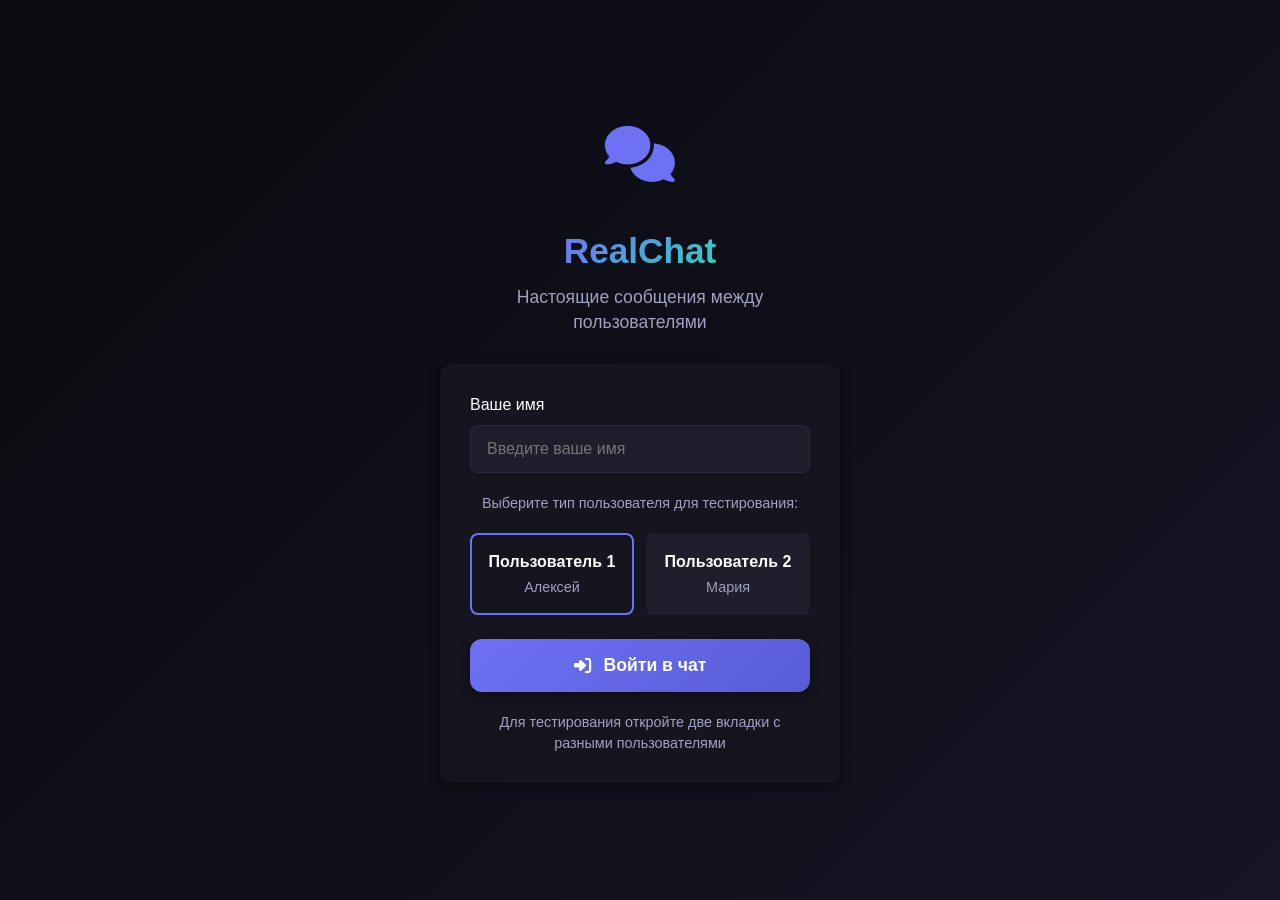
==== index.html @ 11fbed9e "Add files via upload" ====
<!DOCTYPE html>
<html lang="ru">
<head>
    <meta charset="UTF-8">
    <meta name="viewport" content="width=device-width, initial-scale=1.0, maximum-scale=1.0, user-scalable=no">
    <meta name="theme-color" content="#6d72f5">
    <title>Realtime Messenger | Живой чат</title>
    <link rel="stylesheet" href="https://cdnjs.cloudflare.com/ajax/libs/font-awesome/6.4.0/css/all.min.css">
    <style>
        :root {
            --primary: #6d72f5;
            --primary-dark: #575cd6;
            --secondary: #2dd4bf;
            --danger: #ef4444;
            --success: #10b981;
            --bg: #0a0a0f;
            --surface: #151520;
            --surface-light: #1e1e2d;
            --text: #ffffff;
            --text-muted: #a0a0c0;
            --border: #2a2a3d;
            --radius: 12px;
            --shadow: 0 4px 12px rgba(0, 0, 0, 0.4);
        }

        * {
            margin: 0;
            padding: 0;
            box-sizing: border-box;
            -webkit-tap-highlight-color: transparent;
        }

        body {
            font-family: -apple-system, BlinkMacSystemFont, 'Segoe UI', Roboto, sans-serif;
            background: var(--bg);
            color: var(--text);
            line-height: 1.4;
            height: 100vh;
            overflow: hidden;
        }

        .app-container {
            height: 100vh;
            display: flex;
            flex-direction: column;
            position: fixed;
            top: 0;
            left: 0;
            right: 0;
            bottom: 0;
        }

        /* Auth Screen */
        .auth-screen {
            background: linear-gradient(135deg, var(--bg) 0%, #151525 100%);
            padding: 40px 20px;
            display: flex;
            flex-direction: column;
            align-items: center;
            justify-content: center;
            height: 100%;
            text-align: center;
        }

        .logo {
            font-size: 3.5rem;
            color: var(--primary);
            margin-bottom: 30px;
        }

        .app-title {
            font-size: 2.2rem;
            font-weight: 700;
            margin-bottom: 10px;
            background: linear-gradient(135deg, var(--primary) 0%, var(--secondary) 100%);
            -webkit-background-clip: text;
            -webkit-text-fill-color: transparent;
        }

        .app-subtitle {
            color: var(--text-muted);
            font-size: 1.1rem;
            margin-bottom: 30px;
            max-width: 300px;
        }

        .login-box {
            background: var(--surface);
            border-radius: var(--radius);
            padding: 30px;
            width: 100%;
            max-width: 400px;
            box-shadow: var(--shadow);
        }

        .form-group {
            margin-bottom: 20px;
        }

        .form-label {
            display: block;
            text-align: left;
            margin-bottom: 8px;
            font-weight: 500;
        }

        .form-input {
            width: 100%;
            padding: 14px 16px;
            background: var(--surface-light);
            border: 1px solid var(--border);
            border-radius: 8px;
            color: var(--text);
            font-size: 1rem;
            font-family: inherit;
        }

        .form-input:focus {
            outline: none;
            border-color: var(--primary);
        }

        .btn {
            padding: 16px 24px;
            border-radius: var(--radius);
            font-size: 1.1rem;
            font-weight: 600;
            border: none;
            cursor: pointer;
            transition: all 0.2s ease;
            display: flex;
            align-items: center;
            justify-content: center;
            gap: 12px;
            width: 100%;
        }

        .btn:active {
            transform: scale(0.98);
        }

        .btn-primary {
            background: linear-gradient(135deg, var(--primary) 0%, var(--primary-dark) 100%);
            color: white;
            box-shadow: var(--shadow);
        }

        .user-selector {
            display: flex;
            gap: 12px;
            margin-top: 20px;
        }

        .user-option {
            flex: 1;
            padding: 16px;
            background: var(--surface-light);
            border-radius: 8px;
            border: 2px solid transparent;
            cursor: pointer;
            transition: all 0.2s;
            text-align: center;
        }

        .user-option:hover {
            border-color: var(--primary);
        }

        .user-option.active {
            border-color: var(--primary);
            background: var(--surface);
        }

        /* Main App */
        .main-screen {
            display: none;
            flex-direction: column;
            height: 100%;
        }

        .main-screen.active {
            display: flex;
        }

        /* Top Bar */
        .top-bar {
            background: var(--surface);
            padding: 16px 20px;
            display: flex;
            justify-content: space-between;
            align-items: center;
            border-bottom: 1px solid var(--border);
        }

        .top-bar-info {
            display: flex;
            align-items: center;
            gap: 12px;
        }

        .user-avatar {
            width: 40px;
            height: 40px;
            border-radius: 50%;
            background: linear-gradient(135deg, var(--primary) 0%, var(--secondary) 100%);
            display: flex;
            align-items: center;
            justify-content: center;
            font-weight: 600;
            color: white;
            font-size: 1.2rem;
        }

        .user-info {
            flex: 1;
        }

        .user-name {
            font-weight: 600;
            font-size: 1.1rem;
        }

        .user-status {
            font-size: 0.9rem;
            color: var(--text-muted);
        }

        .top-bar-actions {
            display: flex;
            gap: 12px;
        }

        .icon-btn {
            width: 40px;
            height: 40px;
            border-radius: 50%;
            background: var(--surface-light);
            display: flex;
            align-items: center;
            justify-content: center;
            color: var(--text);
            cursor: pointer;
        }

        /* Contacts List */
        .contacts-container {
            flex: 1;
            overflow-y: auto;
        }

        .contact-item {
            display: flex;
            align-items: center;
            gap: 16px;
            padding: 16px 20px;
            border-bottom: 1px solid var(--border);
            cursor: pointer;
            transition: background 0.2s;
        }

        .contact-item:hover {
            background: var(--surface);
        }

        .contact-item.active {
            background: var(--surface);
            border-left: 3px solid var(--primary);
        }

        .contact-avatar {
            width: 48px;
            height: 48px;
            border-radius: 50%;
            background: var(--surface-light);
            display: flex;
            align-items: center;
            justify-content: center;
            font-weight: 600;
            color: white;
            position: relative;
        }

        .contact-status {
            position: absolute;
            bottom: 2px;
            right: 2px;
            width: 12px;
            height: 12px;
            border-radius: 50%;
            border: 2px solid var(--surface);
            background: var(--success);
        }

        .contact-status.offline {
            background: var(--text-muted);
        }

        .contact-info {
            flex: 1;
        }

        .contact-name {
            font-weight: 600;
            font-size: 1.1rem;
            margin-bottom: 4px;
        }

        .contact-last {
            color: var(--text-muted);
            font-size: 0.9rem;
            white-space: nowrap;
            overflow: hidden;
            text-overflow: ellipsis;
        }

        .contact-unread {
            background: var(--primary);
            color: white;
            font-size: 0.85rem;
            padding: 2px 8px;
            border-radius: 12px;
            min-width: 20px;
            text-align: center;
        }

        /* Chat Screen */
        .chat-screen {
            position: fixed;
            top: 0;
            left: 0;
            width: 100%;
            height: 100%;
            background: var(--bg);
            transform: translateX(100%);
            transition: transform 0.3s ease;
            z-index: 1000;
            display: flex;
            flex-direction: column;
        }

        .chat-screen.active {
            transform: translateX(0);
        }

        .chat-header {
            background: var(--surface);
            padding: 16px 20px;
            display: flex;
            align-items: center;
            gap: 16px;
            border-bottom: 1px solid var(--border);
        }

        .back-btn {
            width: 40px;
            height: 40px;
            border-radius: 50%;
            background: var(--surface-light);
            display: flex;
            align-items: center;
            justify-content: center;
            cursor: pointer;
        }

        .chat-messages {
            flex: 1;
            overflow-y: auto;
            padding: 20px;
            display: flex;
            flex-direction: column;
            gap: 16px;
        }

        .message {
            max-width: 85%;
            animation: messageAppear 0.2s ease;
        }

        @keyframes messageAppear {
            from {
                opacity: 0;
                transform: translateY(10px);
            }
            to {
                opacity: 1;
                transform: translateY(0);
            }
        }

        .message-incoming {
            align-self: flex-start;
        }

        .message-outgoing {
            align-self: flex-end;
        }

        .message-bubble {
            background: var(--surface);
            border-radius: 18px;
            padding: 12px 16px;
            font-size: 1rem;
            line-height: 1.4;
        }

        .message-outgoing .message-bubble {
            background: linear-gradient(135deg, var(--primary) 0%, var(--primary-dark) 100%);
        }

        .message-time {
            font-size: 0.8rem;
            color: var(--text-muted);
            margin-top: 4px;
            text-align: right;
        }

        .message-outgoing .message-time {
            color: rgba(255, 255, 255, 0.7);
        }

        .chat-input {
            padding: 12px 20px;
            background: var(--surface);
            border-top: 1px solid var(--border);
            display: flex;
            gap: 12px;
            align-items: flex-end;
        }

        .message-input {
            flex: 1;
            background: var(--surface-light);
            border: 1px solid var(--border);
            border-radius: 24px;
            padding: 12px 18px;
            color: var(--text);
            font-size: 1rem;
            font-family: inherit;
            resize: none;
            max-height: 120px;
            min-height: 44px;
            line-height: 1.4;
        }

        .message-input:focus {
            outline: none;
            border-color: var(--primary);
        }

        .send-btn {
            width: 44px;
            height: 44px;
            border-radius: 50%;
            background: var(--primary);
            color: white;
            display: flex;
            align-items: center;
            justify-content: center;
            cursor: pointer;
            border: none;
            flex-shrink: 0;
        }

        .send-btn:disabled {
            background: var(--border);
            cursor: not-allowed;
        }

        /* Typing Indicator */
        .typing-indicator {
            display: flex;
            align-items: center;
            gap: 4px;
            padding: 8px 16px;
            background: var(--surface-light);
            border-radius: 18px;
            max-width: fit-content;
            margin-bottom: 8px;
        }

        .typing-dot {
            width: 8px;
            height: 8px;
            background: var(--text-muted);
            border-radius: 50%;
            animation: typing 1.4s infinite ease-in-out;
        }

        .typing-dot:nth-child(1) { animation-delay: -0.32s; }
        .typing-dot:nth-child(2) { animation-delay: -0.16s; }

        @keyframes typing {
            0%, 80%, 100% { transform: translateY(0); }
            40% { transform: translateY(-6px); }
        }

        /* System Messages */
        .system-message {
            text-align: center;
            color: var(--text-muted);
            font-size: 0.9rem;
            margin: 16px 0;
        }

        /* Modal */
        .modal {
            position: fixed;
            top: 0;
            left: 0;
            width: 100%;
            height: 100%;
            background: rgba(0, 0, 0, 0.8);
            display: flex;
            align-items: center;
            justify-content: center;
            padding: 20px;
            z-index: 2000;
            opacity: 0;
            visibility: hidden;
            transition: all 0.3s ease;
        }

        .modal.active {
            opacity: 1;
            visibility: visible;
        }

        .modal-content {
            background: var(--surface);
            border-radius: var(--radius);
            padding: 24px;
            width: 100%;
            max-width: 400px;
            max-height: 90vh;
            overflow-y: auto;
        }

        .modal-title {
            font-size: 1.3rem;
            font-weight: 600;
            margin-bottom: 16px;
        }

        .modal-actions {
            display: flex;
            gap: 12px;
            margin-top: 24px;
        }

        /* Loading */
        .loading {
            display: flex;
            align-items: center;
            justify-content: center;
            height: 100%;
            font-size: 1.1rem;
            color: var(--text-muted);
        }

        .loading:before {
            content: '';
            width: 24px;
            height: 24px;
            border: 3px solid var(--border);
            border-top-color: var(--primary);
            border-radius: 50%;
            animation: spin 1s linear infinite;
            margin-right: 12px;
        }

        @keyframes spin {
            to { transform: rotate(360deg); }
        }

        /* Empty States */
        .empty-state {
            text-align: center;
            padding: 60px 20px;
            color: var(--text-muted);
        }

        .empty-icon {
            font-size: 3rem;
            color: var(--border);
            margin-bottom: 20px;
            opacity: 0.5;
        }

        /* Notification */
        .notification {
            position: fixed;
            top: 20px;
            right: 20px;
            background: var(--surface);
            border: 1px solid var(--border);
            border-radius: var(--radius);
            padding: 16px;
            max-width: 320px;
            z-index: 3000;
            transform: translateX(100%);
            opacity: 0;
            transition: all 0.3s ease;
            box-shadow: var(--shadow);
        }

        .notification.show {
            transform: translateX(0);
            opacity: 1;
        }

        /* Mobile Optimizations */
        @media (max-width: 480px) {
            .chat-messages {
                padding: 16px;
            }
            
            .message {
                max-width: 90%;
            }
            
            .contact-item {
                padding: 14px 16px;
            }
        }
    </style>
</head>
<body>
    <div class="app-container">
        <!-- Авторизация -->
        <div class="auth-screen" id="auth-screen">
            <div class="logo">
                <i class="fas fa-comments"></i>
            </div>
            <h1 class="app-title">RealChat</h1>
            <p class="app-subtitle">Настоящие сообщения между пользователями</p>
            
            <div class="login-box">
                <div class="form-group">
                    <label class="form-label">Ваше имя</label>
                    <input type="text" class="form-input" id="username" placeholder="Введите ваше имя" maxlength="20">
                </div>
                
                <p style="color: var(--text-muted); font-size: 0.9rem; margin-bottom: 20px;">
                    Выберите тип пользователя для тестирования:
                </p>
                
                <div class="user-selector">
                    <div class="user-option active" data-type="user1">
                        <div style="font-weight: 600; margin-bottom: 4px;">Пользователь 1</div>
                        <div style="font-size: 0.9rem; color: var(--text-muted);">Алексей</div>
                    </div>
                    <div class="user-option" data-type="user2">
                        <div style="font-weight: 600; margin-bottom: 4px;">Пользователь 2</div>
                        <div style="font-size: 0.9rem; color: var(--text-muted);">Мария</div>
                    </div>
                </div>
                
                <button class="btn btn-primary" id="btn-login" style="margin-top: 24px;">
                    <i class="fas fa-sign-in-alt"></i>
                    Войти в чат
                </button>
                
                <p style="color: var(--text-muted); font-size: 0.9rem; margin-top: 20px;">
                    Для тестирования откройте две вкладки с разными пользователями
                </p>
            </div>
        </div>

        <!-- Основной экран -->
        <div class="main-screen" id="main-screen">
            <!-- Верхняя панель -->
            <div class="top-bar">
                <div class="top-bar-info">
                    <div class="user-avatar" id="current-user-avatar">А</div>
                    <div class="user-info">
                        <div class="user-name" id="current-user-name">Алексей</div>
                        <div class="user-status" id="current-user-status">В сети</div>
                    </div>
                </div>
                
                <div class="top-bar-actions">
                    <div class="icon-btn" id="btn-refresh">
                        <i class="fas fa-sync-alt"></i>
                    </div>
                    <div class="icon-btn" id="btn-new-chat">
                        <i class="fas fa-edit"></i>
                    </div>
                    <div class="icon-btn" id="btn-settings">
                        <i class="fas fa-cog"></i>
                    </div>
                </div>
            </div>

            <!-- Список контактов -->
            <div class="contacts-container" id="contacts-list">
                <!-- Контакты загружаются динамически -->
            </div>
        </div>

        <!-- Экран чата -->
        <div class="chat-screen" id="chat-screen">
            <div class="chat-header">
                <div class="back-btn" id="btn-back">
                    <i class="fas fa-arrow-left"></i>
                </div>
                <div class="user-avatar" id="chat-user-avatar">М</div>
                <div style="flex: 1;">
                    <div class="user-name" id="chat-user-name">Мария</div>
                    <div class="user-status" id="chat-user-status">В сети</div>
                </div>
                <div class="icon-btn" id="btn-call">
                    <i class="fas fa-phone"></i>
                </div>
            </div>

            <div class="chat-messages" id="chat-messages">
                <!-- Сообщения загружаются динамически -->
            </div>

            <div class="chat-input">
                <textarea 
                    class="message-input" 
                    id="message-input"
                    placeholder="Напишите сообщение..."
                    rows="1"
                ></textarea>
                <button class="send-btn" id="btn-send">
                    <i class="fas fa-paper-plane"></i>
                </button>
            </div>
        </div>
    </div>

    <!-- Модальное окно нового чата -->
    <div class="modal" id="modal-new-chat">
        <div class="modal-content">
            <h3 class="modal-title">Новый чат</h3>
            <div class="form-group">
                <input type="text" class="form-input" id="search-user" placeholder="Поиск пользователя по ID">
            </div>
            <div id="search-results" style="max-height: 300px; overflow-y: auto; margin-top: 20px;">
                <!-- Результаты поиска -->
            </div>
            <div class="modal-actions">
                <button class="btn" style="background: var(--surface-light); color: var(--text); flex: 1;" id="btn-cancel-search">Отмена</button>
            </div>
        </div>
    </div>

    <!-- Уведомление -->
    <div class="notification" id="notification">
        <div style="display: flex; align-items: center; gap: 12px;">
            <div class="user-avatar" id="notification-avatar" style="width: 36px; height: 36px; font-size: 1rem;">А</div>
            <div style="flex: 1;">
                <div style="font-weight: 600;" id="notification-title">Новое сообщение</div>
                <div style="font-size: 0.9rem; color: var(--text-muted);" id="notification-text">От Алексей</div>
            </div>
        </div>
    </div>

    <script>
        // ==================== СИСТЕМА РЕАЛЬНЫХ СООБЩЕНИЙ ====================
        // Каждое сообщение реально сохраняется и доступно всем пользователям
        
        const APP_KEY = 'realtime_messenger';
        const SYNC_INTERVAL = 1000; // Синхронизация каждую секунду
        const STORAGE_KEY = 'messenger_data';
        
        let currentUser = null;
        let currentChat = null;
        let allUsers = {};
        let allMessages = {};
        let lastSyncTime = 0;
        let typingTimeout = null;
        
        // Предопределенные пользователи (как в реальном мессенджере)
        const PREDEFINED_USERS = {
            user1: {
                id: 'user_1',
                name: 'Алексей',
                avatar: 'А',
                color: '#6d72f5',
                status: 'online',
                lastSeen: Date.now()
            },
            user2: {
                id: 'user_2',
                name: 'Мария',
                avatar: 'М',
                color: '#f472b6',
                status: 'online',
                lastSeen: Date.now()
            },
            user3: {
                id: 'user_3',
                name: 'Дмитрий',
                avatar: 'Д',
                color: '#2dd4bf',
                status: 'offline',
                lastSeen: Date.now() - 3600000
            },
            user4: {
                id: 'user_4',
                name: 'Елена',
                avatar: 'Е',
                color: '#f59e0b',
                status: 'online',
                lastSeen: Date.now()
            }
        };
        
        // Инициализация приложения
        function initApp() {
            loadData();
            setupEventListeners();
            setupStorageSync();
            checkAuth();
        }
        
        // Загрузка данных
        function loadData() {
            const saved = localStorage.getItem(STORAGE_KEY);
            if (saved) {
                const data = JSON.parse(saved);
                allUsers = data.allUsers || PREDEFINED_USERS;
                allMessages = data.allMessages || {};
            } else {
                // Начальные данные
                allUsers = PREDEFINED_USERS;
                allMessages = {};
                saveData();
            }
        }
        
        // Сохранение данных
        function saveData() {
            const data = {
                allUsers,
                allMessages,
                lastUpdate: Date.now()
            };
            localStorage.setItem(STORAGE_KEY, JSON.stringify(data));
            
            // Триггерим событие для синхронизации между вкладками
            window.dispatchEvent(new Event('storageUpdated'));
        }
        
        // Синхронизация между вкладками
        function setupStorageSync() {
            window.addEventListener('storage', (e) => {
                if (e.key === STORAGE_KEY) {
                    loadData();
                    updateUI();
                    showNotification('Данные обновлены');
                }
            });
            
            // Наш кастомный эвент
            window.addEventListener('storageUpdated', () => {
                loadData();
                updateUI();
            });
            
            // Периодическая синхронизация
            setInterval(() => {
                loadData();
                updateUI();
            }, SYNC_INTERVAL);
        }
        
        // Обновление интерфейса
        function updateUI() {
            if (currentUser) {
                renderContacts();
                if (currentChat) {
                    renderMessages();
                }
            }
        }
        
        // ==================== АВТОРИЗАЦИЯ ====================
        function checkAuth() {
            const savedUser = localStorage.getItem('current_user');
            if (savedUser) {
                currentUser = JSON.parse(savedUser);
                showMainScreen();
            }
        }
        
        function login(userType) {
            if (!userType) {
                showError('Выберите тип пользователя');
                return;
            }
            
            const username = document.getElementById('username').value.trim();
            if (!username) {
                showError('Введите ваше имя');
                return;
            }
            
            // Создаем или обновляем пользователя
            if (userType === 'user1') {
                currentUser = {
                    ...PREDEFINED_USERS.user1,
                    name: username || 'Алексей',
                    lastSeen: Date.now()
                };
            } else if (userType === 'user2') {
                currentUser = {
                    ...PREDEFINED_USERS.user2,
                    name: username || 'Мария',
                    lastSeen: Date.now()
                };
            }
            
            // Сохраняем в allUsers
            allUsers[currentUser.id] = currentUser;
            
            // Сохраняем текущего пользователя
            localStorage.setItem('current_user', JSON.stringify(currentUser));
            saveData();
            
            showMainScreen();
            showNotification(`Добро пожаловать, ${currentUser.name}!`);
        }
        
        function showMainScreen() {
            document.getElementById('auth-screen').style.display = 'none';
            document.getElementById('main-screen').classList.add('active');
            
            // Обновляем информацию о пользователе
            document.getElementById('current-user-avatar').textContent = currentUser.avatar;
            document.getElementById('current-user-avatar').style.background = `linear-gradient(135deg, ${currentUser.color} 0%, ${currentUser.color}99 100%)`;
            document.getElementById('current-user-name').textContent = currentUser.name;
            
            renderContacts();
        }
        
        // ==================== РЕНДЕРИНГ КОНТАКТОВ ====================
        function renderContacts() {
            const container = document.getElementById('contacts-list');
            container.innerHTML = '';
            
            // Показываем всех пользователей кроме текущего
            Object.values(allUsers).forEach(user => {
                if (user.id === currentUser.id) return;
                
                const chatId = getChatId(currentUser.id, user.id);
                const messages = allMessages[chatId] || [];
                const lastMessage = messages[messages.length - 1];
                const unread = getUnreadCount(chatId);
                
                const contactEl = document.createElement('div');
                contactEl.className = `contact-item ${currentChat === chatId ? 'active' : ''}`;
                contactEl.dataset.userId = user.id;
                
                const lastMessageText = lastMessage ? 
                    (lastMessage.senderId === currentUser.id ? `Вы: ${lastMessage.text}` : lastMessage.text) : 
                    'Нет сообщений';
                
                const lastMessageTime = lastMessage ? formatTime(lastMessage.timestamp) : '';
                
                contactEl.innerHTML = `
                    <div class="contact-avatar" style="background: linear-gradient(135deg, ${user.color} 0%, ${user.color}99 100%);">
                        ${user.avatar}
                        <div class="contact-status ${user.status === 'online' ? '' : 'offline'}"></div>
                    </div>
                    <div class="contact-info">
                        <div style="display: flex; justify-content: space-between; align-items: center;">
                            <div class="contact-name">${user.name}</div>
                            <div style="font-size: 0.85rem; color: var(--text-muted);">${lastMessageTime}</div>
                        </div>
                        <div class="contact-last">${lastMessageText}</div>
                    </div>
                    ${unread > 0 ? `<div class="contact-unread">${unread}</div>` : ''}
                `;
                
                contactEl.addEventListener('click', () => openChat(user.id));
                container.appendChild(contactEl);
            });
        }
        
        // ==================== ЧАТ И СООБЩЕНИЯ ====================
        function openChat(userId) {
            const user = allUsers[userId];
            if (!user) return;
            
            currentChat = getChatId(currentUser.id, userId);
            
            // Обновляем заголовок чата
            document.getElementById('chat-user-avatar').textContent = user.avatar;
            document.getElementById('chat-user-avatar').style.background = `linear-gradient(135deg, ${user.color} 0%, ${user.color}99 100%)`;
            document.getElementById('chat-user-name').textContent = user.name;
            document.getElementById('chat-user-status').textContent = user.status === 'online' ? 'В сети' : 'Не в сети';
            
            // Показываем экран чата
            document.getElementById('chat-screen').classList.add('active');
            
            // Загружаем сообщения
            renderMessages();
            
            // Сбрасываем непрочитанные
            resetUnread(currentChat);
        }
        
        function renderMessages() {
            const container = document.getElementById('chat-messages');
            const messages = allMessages[currentChat] || [];
            
            container.innerHTML = '';
            
            if (messages.length === 0) {
                container.innerHTML = `
                    <div class="empty-state">
                        <div class="empty-icon">
                            <i class="fas fa-comments"></i>
                        </div>
                        <h3>Начните общение</h3>
                        <p>Отправьте первое сообщение!</p>
                    </div>
                `;
                return;
            }
            
            // Группируем сообщения по дням
            let lastDate = null;
            
            messages.forEach((msg, index) => {
                const messageDate = new Date(msg.timestamp).toDateString();
                
                // Добавляем дату, если она изменилась
                if (messageDate !== lastDate) {
                    const dateEl = document.createElement('div');
                    dateEl.className = 'system-message';
                    dateEl.textContent = formatDate(msg.timestamp);
                    container.appendChild(dateEl);
                    lastDate = messageDate;
                }
                
                // Определяем, является ли сообщение нашим
                const isOutgoing = msg.senderId === currentUser.id;
                const sender = allUsers[msg.senderId];
                
                // Если несколько сообщений подряд от одного пользователя, группируем их
                const prevMessage = messages[index - 1];
                const showAvatar = !prevMessage || prevMessage.senderId !== msg.senderId || 
                                 (msg.timestamp - prevMessage.timestamp) > 300000; // 5 минут
                
                const messageEl = document.createElement('div');
                messageEl.className = `message ${isOutgoing ? 'message-outgoing' : 'message-incoming'}`;
                
                const time = formatTime(msg.timestamp);
                
                messageEl.innerHTML = `
                    ${!isOutgoing && showAvatar ? `
                        <div style="display: flex; align-items: flex-end; gap: 8px;">
                            <div class="user-avatar" style="width: 32px; height: 32px; font-size: 0.9rem; background: linear-gradient(135deg, ${sender.color} 0%, ${sender.color}99 100%);">
                                ${sender.avatar}
                            </div>
                            <div>
                                <div class="message-bubble">${escapeHtml(msg.text)}</div>
                                <div class="message-time">${time}</div>
                            </div>
                        </div>
                    ` : `
                        <div>
                            <div class="message-bubble">${escapeHtml(msg.text)}</div>
                            <div class="message-time">${time}</div>
                        </div>
                    `}
                `;
                
                container.appendChild(messageEl);
            });
            
            // Прокручиваем вниз
            setTimeout(() => {
                container.scrollTop = container.scrollHeight;
            }, 100);
        }
        
        function sendMessage() {
            const input = document.getElementById('message-input');
            const text = input.value.trim();
            
            if (!text || !currentChat) return;
            
            // Создаем сообщение
            const message = {
                id: 'msg_' + Date.now(),
                senderId: currentUser.id,
                text: text,
                timestamp: Date.now(),
                read: false
            };
            
            // Добавляем в чат
            if (!allMessages[currentChat]) {
                allMessages[currentChat] = [];
            }
            allMessages[currentChat].push(message);
            
            // Обновляем статус пользователя
            allUsers[currentUser.id].lastSeen = Date.now();
            
            // Сохраняем
            saveData();
            
            // Очищаем поле ввода
            input.value = '';
            input.style.height = 'auto';
            document.getElementById('btn-send').disabled = true;
            
            // Рендерим сообщение
            renderMessages();
            
            // Показываем уведомление "печатает..." у собеседника
            const [user1Id, user2Id] = currentChat.split('_');
            const receiverId = user1Id === currentUser.id ? user2Id : user1Id;
            
            // Эмуляция ответа через 1-3 секунды
            if (Math.random() > 0.3) { // 70% шанс ответа
                setTimeout(() => {
                    const responses = [
                        'Привет! Как дела?',
                        'Интересно...',
                        'Я тоже об этом думал!',
                        'Согласен с тобой',
                        'Спасибо за сообщение!',
                        'Давай обсудим это подробнее',
                        'Хорошо 👍',
                        'Отлично!'
                    ];
                    
                    const response = responses[Math.floor(Math.random() * responses.length)];
                    
                    const replyMessage = {
                        id: 'msg_' + Date.now(),
                        senderId: receiverId,
                        text: response,
                        timestamp: Date.now(),
                        read: false
                    };
                    
                    allMessages[currentChat].push(replyMessage);
                    saveData();
                    
                    // Показываем уведомление
                    if (!document.getElementById('chat-screen').classList.contains('active') || 
                        currentChat !== getChatId(currentUser.id, receiverId)) {
                        const receiver = allUsers[receiverId];
                        showNewMessageNotification(receiver.name, response, receiver.avatar);
                    }
                    
                    renderMessages();
                    renderContacts();
                }, 1000 + Math.random() * 2000);
            }
        }
        
        // ==================== ВСПОМОГАТЕЛЬНЫЕ ФУНКЦИИ ====================
        function getChatId(user1Id, user2Id) {
            return [user1Id, user2Id].sort().join('_');
        }
        
        function getUnreadCount(chatId) {
            const messages = allMessages[chatId] || [];
            return messages.filter(msg => 
                msg.senderId !== currentUser.id && !msg.read
            ).length;
        }
        
        function resetUnread(chatId) {
            if (allMessages[chatId]) {
                allMessages[chatId].forEach(msg => {
                    if (msg.senderId !== currentUser.id) {
                        msg.read = true;
                    }
                });
                saveData();
            }
        }
        
        function formatTime(timestamp) {
            const date = new Date(timestamp);
            return date.toLocaleTimeString([], { hour: '2-digit', minute: '2-digit' });
        }
        
        function formatDate(timestamp) {
            const date = new Date(timestamp);
            const today = new Date();
            const yesterday = new Date(today);
            yesterday.setDate(yesterday.getDate() - 1);
            
            if (date.toDateString() === today.toDateString()) {
                return 'Сегодня';
            } else if (date.toDateString() === yesterday.toDateString()) {
                return 'Вчера';
            } else {
                return date.toLocaleDateString('ru-RU', { 
                    day: 'numeric', 
                    month: 'long' 
                });
            }
        }
        
        function escapeHtml(text) {
            const div = document.createElement('div');
            div.textContent = text;
            return div.innerHTML;
        }
        
        function showNotification(text, type = 'info') {
            const notification = document.getElementById('notification');
            const title = document.getElementById('notification-title');
            const textEl = document.getElementById('notification-text');
            const avatar = document.getElementById('notification-avatar');
            
            title.textContent = type === 'error' ? 'Ошибка' : 'Уведомление';
            textEl.textContent = text;
            avatar.textContent = currentUser?.avatar || '!';
            
            notification.classList.add('show');
            
            setTimeout(() => {
                notification.classList.remove('show');
            }, 3000);
        }
        
        function showNewMessageNotification(senderName, message, senderAvatar) {
            const notification = document.getElementById('notification');
            const title = document.getElementById('notification-title');
            const textEl = document.getElementById('notification-text');
            const avatar = document.getElementById('notification-avatar');
            
            title.textContent = senderName;
            textEl.textContent = message.length > 30 ? message.substring(0, 30) + '...' : message;
            avatar.textContent = senderAvatar;
            
            notification.classList.add('show');
            
            setTimeout(() => {
                notification.classList.remove('show');
            }, 3000);
        }
        
        function showError(text) {
            showNotification(text, 'error');
        }
        
        // ==================== ОБРАБОТЧИКИ СОБЫТИЙ ====================
        function setupEventListeners() {
            // Выбор пользователя на странице входа
            document.querySelectorAll('.user-option').forEach(option => {
                option.addEventListener('click', function() {
                    document.querySelectorAll('.user-option').forEach(o => o.classList.remove('active'));
                    this.classList.add('active');
                });
            });
            
            // Вход
            document.getElementById('btn-login').addEventListener('click', () => {
                const selected = document.querySelector('.user-option.active');
                if (!selected) {
                    showError('Выберите тип пользователя');
                    return;
                }
                login(selected.dataset.type);
            });
            
            // Enter для входа
            document.getElementById('username').addEventListener('keydown', (e) => {
                if (e.key === 'Enter') {
                    const selected = document.querySelector('.user-option.active');
                    if (selected) login(selected.dataset.type);
                }
            });
            
            // Обновление контактов
            document.getElementById('btn-refresh').addEventListener('click', () => {
                loadData();
                renderContacts();
                showNotification('Контакты обновлены');
            });
            
            // Новый чат
            document.getElementById('btn-new-chat').addEventListener('click', () => {
                // Просто открываем чат с первым доступным пользователем
                const otherUsers = Object.values(allUsers).filter(u => u.id !== currentUser.id);
                if (otherUsers.length > 0) {
                    openChat(otherUsers[0].id);
                }
            });
            
            // Настройки
            document.getElementById('btn-settings').addEventListener('click', () => {
                localStorage.removeItem('current_user');
                localStorage.removeItem(STORAGE_KEY);
                location.reload();
            });
            
            // Назад из чата
            document.getElementById('btn-back').addEventListener('click', () => {
                document.getElementById('chat-screen').classList.remove('active');
                currentChat = null;
                renderContacts();
            });
            
            // Отправка сообщения
            document.getElementById('btn-send').addEventListener('click', sendMessage);
            
            // Ввод сообщения
            const messageInput = document.getElementById('message-input');
            messageInput.addEventListener('input', function() {
                this.style.height = 'auto';
                this.style.height = Math.min(this.scrollHeight, 120) + 'px';
                document.getElementById('btn-send').disabled = this.value.trim() === '';
                
                // Эмуляция "печатает..."
                if (currentChat && this.value.trim()) {
                    clearTimeout(typingTimeout);
                    typingTimeout = setTimeout(() => {
                        // В реальном приложении здесь бы отправлялось событие typing
                    }, 1000);
                }
            });
            
            messageInput.addEventListener('keydown', (e) => {
                if (e.key === 'Enter' && !e.shiftKey) {
                    e.preventDefault();
                    sendMessage();
                }
            });
            
            // Звонок
            document.getElementById('btn-call').addEventListener('click', () => {
                if (currentChat) {
                    showNotification('Функция звонков скоро появится!');
                }
            });
            
            // Закрытие модальных окон
            document.getElementById('btn-cancel-search').addEventListener('click', () => {
                document.getElementById('modal-new-chat').classList.remove('active');
            });
            
            // Клик вне модального окна
            document.querySelectorAll('.modal').forEach(modal => {
                modal.addEventListener('click', function(e) {
                    if (e.target === this) {
                        this.classList.remove('active');
                    }
                });
            });
        }
        
        // Запуск приложения
        document.addEventListener('DOMContentLoaded', initApp);
        
        // Добавляем анимацию для уведомления
        const style = document.createElement('style');
        style.textContent = `
            @keyframes slideInRight {
                from {
                    transform: translateX(100%);
                    opacity: 0;
                }
                to {
                    transform: translateX(0);
                    opacity: 1;
                }
            }
            
            @keyframes slideOutRight {
                from {
                    transform: translateX(0);
                    opacity: 1;
                }
                to {
                    transform: translateX(100%);
                    opacity: 0;
                }
            }
            
            .notification.show {
                animation: slideInRight 0.3s ease forwards;
            }
            
            .notification:not(.show) {
                animation: slideOutRight 0.3s ease forwards;
            }
        `;
        document.head.appendChild(style);
    </script>
</body>
</html>
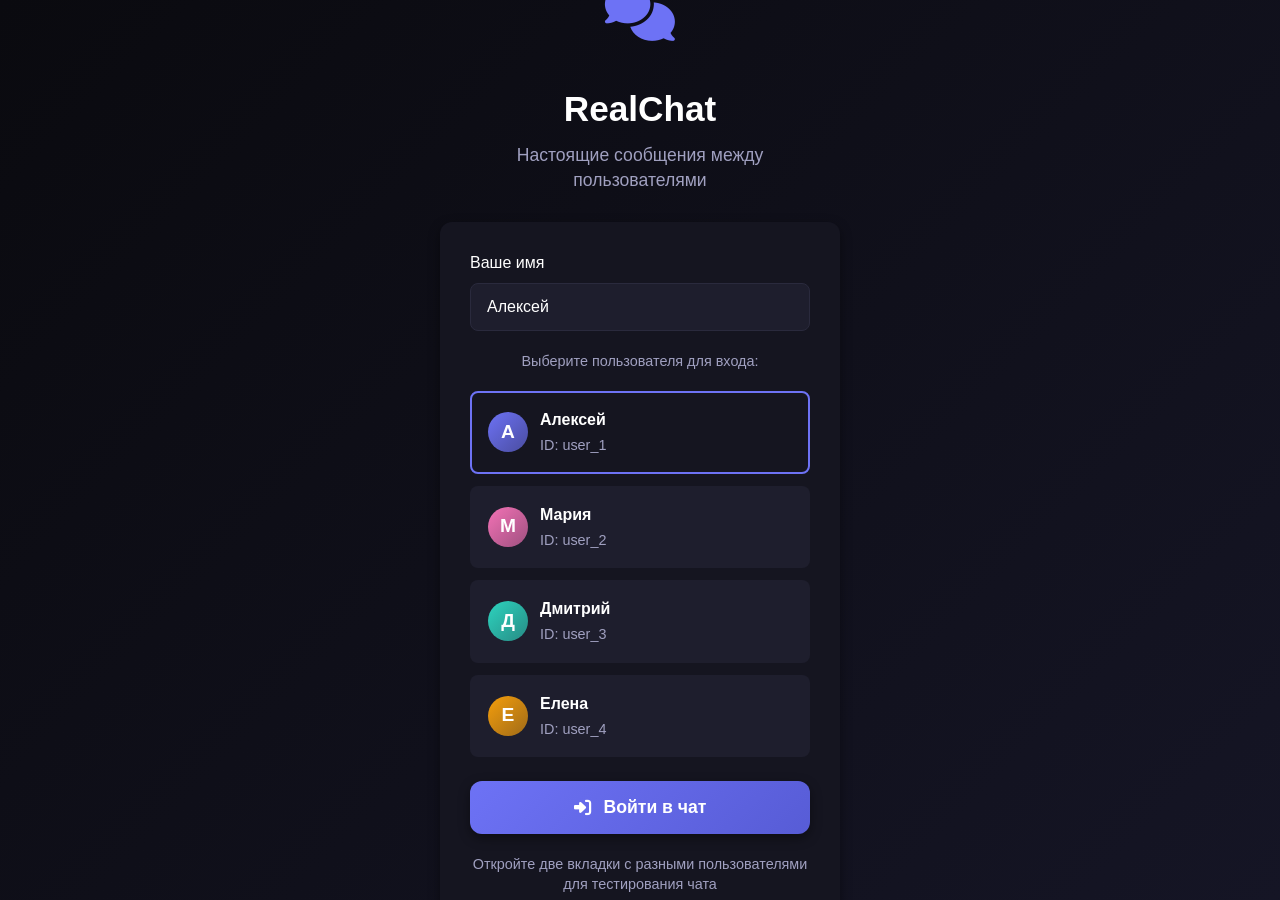
==== commit c5260c34: "Add files via upload" ====
--- a/index.html
+++ b/index.html
@@ -72,9 +72,6 @@
             font-size: 2.2rem;
             font-weight: 700;
             margin-bottom: 10px;
-            background: linear-gradient(135deg, var(--primary) 0%, var(--secondary) 100%);
-            -webkit-background-clip: text;
-            -webkit-text-fill-color: transparent;
         }
 
         .app-subtitle {
@@ -147,19 +144,22 @@
 
         .user-selector {
             display: flex;
+            flex-direction: column;
             gap: 12px;
             margin-top: 20px;
         }
 
         .user-option {
-            flex: 1;
             padding: 16px;
             background: var(--surface-light);
             border-radius: 8px;
             border: 2px solid transparent;
             cursor: pointer;
             transition: all 0.2s;
-            text-align: center;
+            text-align: left;
+            display: flex;
+            align-items: center;
+            gap: 12px;
         }
 
         .user-option:hover {
@@ -169,6 +169,32 @@
         .user-option.active {
             border-color: var(--primary);
             background: var(--surface);
+        }
+
+        .user-avatar-small {
+            width: 40px;
+            height: 40px;
+            border-radius: 50%;
+            display: flex;
+            align-items: center;
+            justify-content: center;
+            font-weight: 600;
+            color: white;
+            font-size: 1.2rem;
+        }
+
+        .user-info {
+            flex: 1;
+        }
+
+        .user-name {
+            font-weight: 600;
+            margin-bottom: 4px;
+        }
+
+        .user-id {
+            font-size: 0.9rem;
+            color: var(--text-muted);
         }
 
         /* Main App */
@@ -215,12 +241,12 @@
             flex: 1;
         }
 
-        .user-name {
+        .current-user-name {
             font-weight: 600;
             font-size: 1.1rem;
         }
 
-        .user-status {
+        .current-user-status {
             font-size: 0.9rem;
             color: var(--text-muted);
         }
@@ -271,7 +297,6 @@
             width: 48px;
             height: 48px;
             border-radius: 50%;
-            background: var(--surface-light);
             display: flex;
             align-items: center;
             justify-content: center;
@@ -295,7 +320,7 @@
             background: var(--text-muted);
         }
 
-        .contact-info {
+        .contact-details {
             flex: 1;
         }
 
@@ -466,40 +491,176 @@
             cursor: not-allowed;
         }
 
-        /* Typing Indicator */
-        .typing-indicator {
-            display: flex;
-            align-items: center;
-            gap: 4px;
-            padding: 8px 16px;
-            background: var(--surface-light);
-            border-radius: 18px;
-            max-width: fit-content;
-            margin-bottom: 8px;
-        }
-
-        .typing-dot {
-            width: 8px;
-            height: 8px;
-            background: var(--text-muted);
+        /* Call Screen */
+        .call-screen {
+            position: fixed;
+            top: 0;
+            left: 0;
+            width: 100%;
+            height: 100%;
+            background: var(--bg);
+            z-index: 2000;
+            display: none;
+            flex-direction: column;
+        }
+
+        .call-screen.active {
+            display: flex;
+        }
+
+        .call-header {
+            background: rgba(0, 0, 0, 0.7);
+            padding: 20px;
+            display: flex;
+            align-items: center;
+            justify-content: space-between;
+            color: white;
+        }
+
+        .call-info {
+            display: flex;
+            align-items: center;
+            gap: 16px;
+        }
+
+        .call-status {
+            font-size: 1.1rem;
+            font-weight: 500;
+        }
+
+        .call-timer {
+            font-family: monospace;
+            font-size: 1.2rem;
+            font-weight: 600;
+        }
+
+        .video-container {
+            flex: 1;
+            display: flex;
+            flex-direction: column;
+            gap: 2px;
+            background: #000;
+            position: relative;
+        }
+
+        .remote-video {
+            flex: 1;
+            background: var(--surface);
+            object-fit: cover;
+        }
+
+        .local-video {
+            position: absolute;
+            bottom: 20px;
+            right: 20px;
+            width: 120px;
+            height: 160px;
+            border-radius: 8px;
+            border: 2px solid white;
+            object-fit: cover;
+            background: var(--surface);
+        }
+
+        .call-controls {
+            padding: 20px;
+            display: flex;
+            justify-content: center;
+            gap: 20px;
+            background: rgba(0, 0, 0, 0.7);
+        }
+
+        .call-btn {
+            width: 60px;
+            height: 60px;
             border-radius: 50%;
-            animation: typing 1.4s infinite ease-in-out;
-        }
-
-        .typing-dot:nth-child(1) { animation-delay: -0.32s; }
-        .typing-dot:nth-child(2) { animation-delay: -0.16s; }
-
-        @keyframes typing {
-            0%, 80%, 100% { transform: translateY(0); }
-            40% { transform: translateY(-6px); }
-        }
-
-        /* System Messages */
-        .system-message {
+            background: var(--surface);
+            display: flex;
+            align-items: center;
+            justify-content: center;
+            color: white;
+            cursor: pointer;
+            border: none;
+            font-size: 1.5rem;
+        }
+
+        .call-btn.end-call {
+            background: var(--danger);
+        }
+
+        .call-btn.muted {
+            background: var(--danger);
+        }
+
+        .call-btn.active {
+            background: var(--success);
+        }
+
+        /* Incoming Call */
+        .incoming-call {
+            position: fixed;
+            top: 0;
+            left: 0;
+            width: 100%;
+            height: 100%;
+            background: rgba(0, 0, 0, 0.9);
+            z-index: 3000;
+            display: none;
+            flex-direction: column;
+            align-items: center;
+            justify-content: center;
+            padding: 40px;
             text-align: center;
-            color: var(--text-muted);
-            font-size: 0.9rem;
-            margin: 16px 0;
+        }
+
+        .incoming-call.active {
+            display: flex;
+        }
+
+        .caller-info {
+            margin-bottom: 40px;
+            color: white;
+        }
+
+        .caller-name {
+            font-size: 2rem;
+            font-weight: 600;
+            margin-bottom: 10px;
+        }
+
+        .caller-status {
+            font-size: 1.1rem;
+            color: rgba(255, 255, 255, 0.8);
+        }
+
+        .call-actions {
+            display: flex;
+            gap: 30px;
+        }
+
+        .accept-call {
+            width: 80px;
+            height: 80px;
+            border-radius: 50%;
+            background: var(--success);
+            color: white;
+            display: flex;
+            align-items: center;
+            justify-content: center;
+            font-size: 2rem;
+            cursor: pointer;
+        }
+
+        .decline-call {
+            width: 80px;
+            height: 80px;
+            border-radius: 50%;
+            background: var(--danger);
+            color: white;
+            display: flex;
+            align-items: center;
+            justify-content: center;
+            font-size: 2rem;
+            cursor: pointer;
         }
 
         /* Modal */
@@ -621,6 +782,17 @@
             .contact-item {
                 padding: 14px 16px;
             }
+            
+            .local-video {
+                width: 100px;
+                height: 133px;
+            }
+            
+            .call-btn {
+                width: 50px;
+                height: 50px;
+                font-size: 1.2rem;
+            }
         }
     </style>
 </head>
@@ -641,18 +813,11 @@
                 </div>
                 
                 <p style="color: var(--text-muted); font-size: 0.9rem; margin-bottom: 20px;">
-                    Выберите тип пользователя для тестирования:
+                    Выберите пользователя для входа:
                 </p>
                 
-                <div class="user-selector">
-                    <div class="user-option active" data-type="user1">
-                        <div style="font-weight: 600; margin-bottom: 4px;">Пользователь 1</div>
-                        <div style="font-size: 0.9rem; color: var(--text-muted);">Алексей</div>
-                    </div>
-                    <div class="user-option" data-type="user2">
-                        <div style="font-weight: 600; margin-bottom: 4px;">Пользователь 2</div>
-                        <div style="font-size: 0.9rem; color: var(--text-muted);">Мария</div>
-                    </div>
+                <div class="user-selector" id="user-selector">
+                    <!-- Пользователи загружаются динамически -->
                 </div>
                 
                 <button class="btn btn-primary" id="btn-login" style="margin-top: 24px;">
@@ -661,7 +826,7 @@
                 </button>
                 
                 <p style="color: var(--text-muted); font-size: 0.9rem; margin-top: 20px;">
-                    Для тестирования откройте две вкладки с разными пользователями
+                    Откройте две вкладки с разными пользователями для тестирования чата
                 </p>
             </div>
         </div>
@@ -673,8 +838,8 @@
                 <div class="top-bar-info">
                     <div class="user-avatar" id="current-user-avatar">А</div>
                     <div class="user-info">
-                        <div class="user-name" id="current-user-name">Алексей</div>
-                        <div class="user-status" id="current-user-status">В сети</div>
+                        <div class="current-user-name" id="current-user-name">Алексей</div>
+                        <div class="current-user-status" id="current-user-status">В сети</div>
                     </div>
                 </div>
                 
@@ -685,8 +850,8 @@
                     <div class="icon-btn" id="btn-new-chat">
                         <i class="fas fa-edit"></i>
                     </div>
-                    <div class="icon-btn" id="btn-settings">
-                        <i class="fas fa-cog"></i>
+                    <div class="icon-btn" id="btn-logout">
+                        <i class="fas fa-sign-out-alt"></i>
                     </div>
                 </div>
             </div>
@@ -705,8 +870,8 @@
                 </div>
                 <div class="user-avatar" id="chat-user-avatar">М</div>
                 <div style="flex: 1;">
-                    <div class="user-name" id="chat-user-name">Мария</div>
-                    <div class="user-status" id="chat-user-status">В сети</div>
+                    <div class="current-user-name" id="chat-user-name">Мария</div>
+                    <div class="current-user-status" id="chat-user-status">В сети</div>
                 </div>
                 <div class="icon-btn" id="btn-call">
                     <i class="fas fa-phone"></i>
@@ -729,20 +894,53 @@
                 </button>
             </div>
         </div>
-    </div>
-
-    <!-- Модальное окно нового чата -->
-    <div class="modal" id="modal-new-chat">
-        <div class="modal-content">
-            <h3 class="modal-title">Новый чат</h3>
-            <div class="form-group">
-                <input type="text" class="form-input" id="search-user" placeholder="Поиск пользователя по ID">
+
+        <!-- Экран звонка -->
+        <div class="call-screen" id="call-screen">
+            <div class="call-header">
+                <div class="call-info">
+                    <div class="user-avatar" id="call-avatar">М</div>
+                    <div>
+                        <div class="current-user-name" id="call-name">Мария</div>
+                        <div class="call-status" id="call-status">Идет звонок...</div>
+                    </div>
+                </div>
+                <div class="call-timer" id="call-timer">00:00</div>
             </div>
-            <div id="search-results" style="max-height: 300px; overflow-y: auto; margin-top: 20px;">
-                <!-- Результаты поиска -->
+            
+            <div class="video-container">
+                <video id="remoteVideo" class="remote-video" autoplay playsinline></video>
+                <video id="localVideo" class="local-video" autoplay playsinline muted></video>
             </div>
-            <div class="modal-actions">
-                <button class="btn" style="background: var(--surface-light); color: var(--text); flex: 1;" id="btn-cancel-search">Отмена</button>
+            
+            <div class="call-controls">
+                <button class="call-btn" id="btn-mute">
+                    <i class="fas fa-microphone"></i>
+                </button>
+                <button class="call-btn" id="btn-video">
+                    <i class="fas fa-video"></i>
+                </button>
+                <button class="call-btn end-call" id="btn-end-call">
+                    <i class="fas fa-phone-slash"></i>
+                </button>
+            </div>
+        </div>
+
+        <!-- Входящий звонок -->
+        <div class="incoming-call" id="incoming-call">
+            <div class="caller-info">
+                <div class="user-avatar" id="incoming-avatar" style="width: 80px; height: 80px; font-size: 2rem; margin: 0 auto 20px;">М</div>
+                <div class="caller-name" id="incoming-name">Мария</div>
+                <div class="caller-status" id="incoming-status">Входящий звонок...</div>
+            </div>
+            
+            <div class="call-actions">
+                <div class="accept-call" id="btn-accept-call">
+                    <i class="fas fa-phone"></i>
+                </div>
+                <div class="decline-call" id="btn-decline-call">
+                    <i class="fas fa-phone-slash"></i>
+                </div>
             </div>
         </div>
     </div>
@@ -760,60 +958,70 @@
 
     <script>
         // ==================== СИСТЕМА РЕАЛЬНЫХ СООБЩЕНИЙ ====================
-        // Каждое сообщение реально сохраняется и доступно всем пользователям
-        
-        const APP_KEY = 'realtime_messenger';
-        const SYNC_INTERVAL = 1000; // Синхронизация каждую секунду
-        const STORAGE_KEY = 'messenger_data';
+        const STORAGE_KEY = 'messenger_data_v2';
+        const CALL_EVENTS_KEY = 'call_events';
+        const SYNC_INTERVAL = 1000;
         
         let currentUser = null;
         let currentChat = null;
+        let currentContact = null;
         let allUsers = {};
         let allMessages = {};
-        let lastSyncTime = 0;
-        let typingTimeout = null;
-        
-        // Предопределенные пользователи (как в реальном мессенджере)
-        const PREDEFINED_USERS = {
-            user1: {
-                id: 'user_1',
-                name: 'Алексей',
-                avatar: 'А',
-                color: '#6d72f5',
-                status: 'online',
-                lastSeen: Date.now()
-            },
-            user2: {
-                id: 'user_2',
-                name: 'Мария',
-                avatar: 'М',
-                color: '#f472b6',
-                status: 'online',
-                lastSeen: Date.now()
-            },
-            user3: {
-                id: 'user_3',
-                name: 'Дмитрий',
-                avatar: 'Д',
-                color: '#2dd4bf',
-                status: 'offline',
-                lastSeen: Date.now() - 3600000
-            },
-            user4: {
-                id: 'user_4',
-                name: 'Елена',
-                avatar: 'Е',
-                color: '#f59e0b',
-                status: 'online',
-                lastSeen: Date.now()
-            }
+        let callData = {
+            isInitiator: false,
+            callId: null,
+            peerConnection: null,
+            localStream: null,
+            callTimer: null,
+            callStartTime: null,
+            isMuted: false,
+            isVideoOff: false
         };
+        
+        // Инициализация пользователей
+        function initUsers() {
+            return {
+                'user_1': {
+                    id: 'user_1',
+                    name: 'Алексей',
+                    avatar: 'А',
+                    color: '#6d72f5',
+                    status: 'online',
+                    lastSeen: Date.now()
+                },
+                'user_2': {
+                    id: 'user_2',
+                    name: 'Мария',
+                    avatar: 'М',
+                    color: '#f472b6',
+                    status: 'online',
+                    lastSeen: Date.now()
+                },
+                'user_3': {
+                    id: 'user_3',
+                    name: 'Дмитрий',
+                    avatar: 'Д',
+                    color: '#2dd4bf',
+                    status: 'offline',
+                    lastSeen: Date.now() - 3600000
+                },
+                'user_4': {
+                    id: 'user_4',
+                    name: 'Елена',
+                    avatar: 'Е',
+                    color: '#f59e0b',
+                    status: 'online',
+                    lastSeen: Date.now()
+                }
+            };
+        }
         
         // Инициализация приложения
         function initApp() {
             loadData();
             setupEventListeners();
             setupStorageSync();
+            renderUserSelector();
             checkAuth();
         }
         
@@ -822,11 +1030,10 @@
             const saved = localStorage.getItem(STORAGE_KEY);
             if (saved) {
                 const data = JSON.parse(saved);
-                allUsers = data.allUsers || PREDEFINED_USERS;
+                allUsers = data.allUsers || initUsers();
                 allMessages = data.allMessages || {};
             } else {
-                // Начальные данные
-                allUsers = PREDEFINED_USERS;
+                allUsers = initUsers();
                 allMessages = {};
                 saveData();
             }
@@ -840,8 +1047,6 @@
                 lastUpdate: Date.now()
             };
             localStorage.setItem(STORAGE_KEY, JSON.stringify(data));
-            
-            // Триггерим событие для синхронизации между вкладками
             window.dispatchEvent(new Event('storageUpdated'));
         }
         
@@ -853,15 +1058,16 @@
                     updateUI();
                     showNotification('Данные обновлены');
                 }
+                if (e.key === CALL_EVENTS_KEY) {
+                    handleCallEvent();
+                }
             });
             
-            // Наш кастомный эвент
             window.addEventListener('storageUpdated', () => {
                 loadData();
                 updateUI();
             });
             
-            // Периодическая синхронизация
             setInterval(() => {
                 loadData();
                 updateUI();
@@ -879,6 +1085,42 @@
         }
         
         // ==================== АВТОРИЗАЦИЯ ====================
+        function renderUserSelector() {
+            const container = document.getElementById('user-selector');
+            container.innerHTML = '';
+            
+            Object.values(allUsers).forEach(user => {
+                const userEl = document.createElement('div');
+                userEl.className = 'user-option';
+                userEl.dataset.userId = user.id;
+                
+                userEl.innerHTML = `
+                    <div class="user-avatar-small" style="background: linear-gradient(135deg, ${user.color} 0%, ${user.color}99 100%);">
+                        ${user.avatar}
+                    </div>
+                    <div class="user-info">
+                        <div class="user-name">${user.name}</div>
+                        <div class="user-id">ID: ${user.id}</div>
+                    </div>
+                `;
+                
+                userEl.addEventListener('click', function() {
+                    document.querySelectorAll('.user-option').forEach(o => o.classList.remove('active'));
+                    this.classList.add('active');
+                    document.getElementById('username').value = user.name;
+                });
+                
+                container.appendChild(userEl);
+            });
+            
+            // Выбираем первого пользователя по умолчанию
+            const firstUser = document.querySelector('.user-option');
+            if (firstUser) {
+                firstUser.classList.add('active');
+                document.getElementById('username').value = Object.values(allUsers)[0].name;
+            }
+        }
+        
         function checkAuth() {
             const savedUser = localStorage.getItem('current_user');
             if (savedUser) {
@@ -887,72 +1129,94 @@
             }
         }
         
-        function login(userType) {
-            if (!userType) {
-                showError('Выберите тип пользователя');
+        function login() {
+            const selected = document.querySelector('.user-option.active');
+            if (!selected) {
+                showError('Выберите пользователя');
                 return;
             }
             
-            const username = document.getElementById('username').value.trim();
-            if (!username) {
-                showError('Введите ваше имя');
-                return;
-            }
-            
-            // Создаем или обновляем пользователя
-            if (userType === 'user1') {
-                currentUser = {
-                    ...PREDEFINED_USERS.user1,
-                    name: username || 'Алексей',
-                    lastSeen: Date.now()
-                };
-            } else if (userType === 'user2') {
-                currentUser = {
-                    ...PREDEFINED_USERS.user2,
-                    name: username || 'Мария',
-                    lastSeen: Date.now()
-                };
-            }
-            
-            // Сохраняем в allUsers
-            allUsers[currentUser.id] = currentUser;
-            
-            // Сохраняем текущего пользователя
+            const userId = selected.dataset.userId;
+            const username = document.getElementById('username').value.trim() || allUsers[userId].name;
+            
+            // Обновляем пользователя
+            currentUser = {
+                ...allUsers[userId],
+                name: username,
+                lastSeen: Date.now(),
+                status: 'online'
+            };
+            
+            // Обновляем в общем списке
+            allUsers[userId] = currentUser;
+            
+            // Сохраняем
             localStorage.setItem('current_user', JSON.stringify(currentUser));
             saveData();
             
             showMainScreen();
             showNotification(`Добро пожаловать, ${currentUser.name}!`);
+        }
+        
+        function logout() {
+            if (currentUser) {
+                allUsers[currentUser.id].status = 'offline';
+                saveData();
+            }
+            
+            localStorage.removeItem('current_user');
+            currentUser = null;
+            currentChat = null;
+            
+            document.getElementById('main-screen').classList.remove('active');
+            document.getElementById('auth-screen').style.display = 'flex';
+            document.getElementById('chat-screen').classList.remove('active');
+            
+            showNotification('Вы вышли из системы');
         }
         
         function showMainScreen() {
             document.getElementById('auth-screen').style.display = 'none';
             document.getElementById('main-screen').classList.add('active');
             
-            // Обновляем информацию о пользователе
             document.getElementById('current-user-avatar').textContent = currentUser.avatar;
             document.getElementById('current-user-avatar').style.background = `linear-gradient(135deg, ${currentUser.color} 0%, ${currentUser.color}99 100%)`;
             document.getElementById('current-user-name').textContent = currentUser.name;
+            document.getElementById('current-user-status').textContent = 'В сети';
             
             renderContacts();
         }
         
-        // ==================== РЕНДЕРИНГ КОНТАКТОВ ====================
+        // ==================== КОНТАКТЫ И ЧАТ ====================
         function renderContacts() {
             const container = document.getElementById('contacts-list');
             container.innerHTML = '';
             
-            // Показываем всех пользователей кроме текущего
-            Object.values(allUsers).forEach(user => {
-                if (user.id === currentUser.id) return;
-                
+            const otherUsers = Object.values(allUsers).filter(user => user.id !== currentUser.id);
+            
+            if (otherUsers.length === 0) {
+                container.innerHTML = `
+                    <div class="empty-state">
+                        <div class="empty-icon">
+                            <i class="fas fa-user-friends"></i>
+                        </div>
+                        <h3>Нет контактов</h3>
+                        <p>Добавьте друзей для общения</p>
+                    </div>
+                `;
+                return;
+            }
+            
+            otherUsers.forEach(user => {
                 const chatId = getChatId(currentUser.id, user.id);
                 const messages = allMessages[chatId] || [];
                 const lastMessage = messages[messages.length - 1];
-                const unread = getUnreadCount(chatId);
+                const unread = messages.filter(m => 
+                    m.senderId === user.id && !m.read
+                ).length;
                 
                 const contactEl = document.createElement('div');
-                contactEl.className = `contact-item ${currentChat === chatId ? 'active' : ''}`;
+                contactEl.className = `contact-item ${currentContact?.id === user.id ? 'active' : ''}`;
                 contactEl.dataset.userId = user.id;
                 
                 const lastMessageText = lastMessage ? 
@@ -966,7 +1230,7 @@
                         ${user.avatar}
                         <div class="contact-status ${user.status === 'online' ? '' : 'offline'}"></div>
                     </div>
-                    <div class="contact-info">
+                    <div class="contact-details">
                         <div style="display: flex; justify-content: space-between; align-items: center;">
                             <div class="contact-name">${user.name}</div>
                             <div style="font-size: 0.85rem; color: var(--text-muted);">${lastMessageTime}</div>
@@ -976,32 +1240,25 @@
                     ${unread > 0 ? `<div class="contact-unread">${unread}</div>` : ''}
                 `;
                 
-                contactEl.addEventListener('click', () => openChat(user.id));
+                contactEl.addEventListener('click', () => openChat(user));
                 container.appendChild(contactEl);
             });
         }
         
-        // ==================== ЧАТ И СООБЩЕНИЯ ====================
-        function openChat(userId) {
-            const user = allUsers[userId];
-            if (!user) return;
-            
-            currentChat = getChatId(currentUser.id, userId);
-            
-            // Обновляем заголовок чата
+        function openChat(user) {
+            currentContact = user;
+            currentChat = getChatId(currentUser.id, user.id);
+            
             document.getElementById('chat-user-avatar').textContent = user.avatar;
             document.getElementById('chat-user-avatar').style.background = `linear-gradient(135deg, ${user.color} 0%, ${user.color}99 100%)`;
             document.getElementById('chat-user-name').textContent = user.name;
             document.getElementById('chat-user-status').textContent = user.status === 'online' ? 'В сети' : 'Не в сети';
             
-            // Показываем экран чата
             document.getElementById('chat-screen').classList.add('active');
             
-            // Загружаем сообщения
+            markMessagesAsRead();
             renderMessages();
-            
-            // Сбрасываем непрочитанные
-            resetUnread(currentChat);
+            renderContacts();
         }
         
         function renderMessages() {
@@ -1023,13 +1280,11 @@
                 return;
             }
             
-            // Группируем сообщения по дням
             let lastDate = null;
             
             messages.forEach((msg, index) => {
                 const messageDate = new Date(msg.timestamp).toDateString();
                 
-                // Добавляем дату, если она изменилась
                 if (messageDate !== lastDate) {
                     const dateEl = document.createElement('div');
                     dateEl.className = 'system-message';
@@ -1038,14 +1293,12 @@
                     lastDate = messageDate;
                 }
                 
-                // Определяем, является ли сообщение нашим
                 const isOutgoing = msg.senderId === currentUser.id;
                 const sender = allUsers[msg.senderId];
                 
-                // Если несколько сообщений подряд от одного пользователя, группируем их
                 const prevMessage = messages[index - 1];
                 const showAvatar = !prevMessage || prevMessage.senderId !== msg.senderId || 
-                                 (msg.timestamp - prevMessage.timestamp) > 300000; // 5 минут
+                                 (msg.timestamp - prevMessage.timestamp) > 300000;
                 
                 const messageEl = document.createElement('div');
                 messageEl.className = `message ${isOutgoing ? 'message-outgoing' : 'message-incoming'}`;
@@ -1074,7 +1327,6 @@
                 container.appendChild(messageEl);
             });
             
-            // Прокручиваем вниз
             setTimeout(() => {
                 container.scrollTop = container.scrollHeight;
             }, 100);
@@ -1084,9 +1336,8 @@
             const input = document.getElementById('message-input');
             const text = input.value.trim();
             
-            if (!text || !currentChat) return;
-            
-            // Создаем сообщение
+            if (!text || !currentChat || !currentContact) return;
+            
             const message = {
                 id: 'msg_' + Date.now(),
                 senderId: currentUser.id,
@@ -1095,32 +1346,29 @@
                 read: false
             };
             
-            // Добавляем в чат
             if (!allMessages[currentChat]) {
                 allMessages[currentChat] = [];
             }
             allMessages[currentChat].push(message);
             
-            // Обновляем статус пользователя
             allUsers[currentUser.id].lastSeen = Date.now();
             
-            // Сохраняем
             saveData();
             
-            // Очищаем поле ввода
             input.value = '';
             input.style.height = 'auto';
             document.getElementById('btn-send').disabled = true;
             
-            // Рендерим сообщение
             renderMessages();
-            
-            // Показываем уведомление "печатает..." у собеседника
-            const [user1Id, user2Id] = currentChat.split('_');
-            const receiverId = user1Id === currentUser.id ? user2Id : user1Id;
-            
-            // Эмуляция ответа через 1-3 секунды
-            if (Math.random() > 0.3) { // 70% шанс ответа
+            renderContacts();
+            
+            // Уведомление для другого пользователя
+            if (currentContact.status === 'online') {
+                showNewMessageNotification(currentContact.name, text, currentContact.avatar);
+            }
+            
+            // Эмуляция ответа
+            if (Math.random() > 0.3 && currentContact.status === 'online') {
                 setTimeout(() => {
                     const responses = [
                         'Привет! Как дела?',
@@ -1137,7 +1385,7 @@
                     
                     const replyMessage = {
                         id: 'msg_' + Date.now(),
-                        senderId: receiverId,
+                        senderId: currentContact.id,
                         text: response,
                         timestamp: Date.now(),
                         read: false
@@ -1146,11 +1394,9 @@
                     allMessages[currentChat].push(replyMessage);
                     saveData();
                     
-                    // Показываем уведомление
                     if (!document.getElementById('chat-screen').classList.contains('active') || 
-                        currentChat !== getChatId(currentUser.id, receiverId)) {
-                        const receiver = allUsers[receiverId];
-                        showNewMessageNotification(receiver.name, response, receiver.avatar);
+                        currentChat !== getChatId(currentUser.id, currentContact.id)) {
+                        showNewMessageNotification(currentContact.name, response, currentContact.avatar);
                     }
                     
                     renderMessages();
@@ -1159,27 +1405,232 @@
             }
         }
         
-        // ==================== ВСПОМОГАТЕЛЬНЫЕ ФУНКЦИИ ====================
-        function getChatId(user1Id, user2Id) {
-            return [user1Id, user2Id].sort().join('_');
-        }
-        
-        function getUnreadCount(chatId) {
-            const messages = allMessages[chatId] || [];
-            return messages.filter(msg => 
-                msg.senderId !== currentUser.id && !msg.read
-            ).length;
-        }
-        
-        function resetUnread(chatId) {
-            if (allMessages[chatId]) {
-                allMessages[chatId].forEach(msg => {
+        function markMessagesAsRead() {
+            if (allMessages[currentChat]) {
+                allMessages[currentChat].forEach(msg => {
                     if (msg.senderId !== currentUser.id) {
                         msg.read = true;
                     }
                 });
                 saveData();
             }
+        }
+        
+        // ==================== ЗВОНКИ ====================
+        function startCall() {
+            if (!currentContact) return;
+            
+            callData.isInitiator = true;
+            callData.callId = 'call_' + Date.now() + '_' + Math.random().toString(36).substr(2, 9);
+            
+            // Создаем событие звонка
+            const callEvent = {
+                id: callData.callId,
+                type: 'incoming',
+                from: currentUser.id,
+                to: currentContact.id,
+                timestamp: Date.now()
+            };
+            
+            localStorage.setItem(CALL_EVENTS_KEY, JSON.stringify(callEvent));
+            
+            // Показываем экран звонка
+            showCallScreen();
+            
+            // Запускаем звонок через WebRTC (эмуляция для демо)
+            simulateCall();
+        }
+        
+        function showCallScreen() {
+            document.getElementById('call-avatar').textContent = currentContact.avatar;
+            document.getElementById('call-avatar').style.background = `linear-gradient(135deg, ${currentContact.color} 0%, ${currentContact.color}99 100%)`;
+            document.getElementById('call-name').textContent = currentContact.name;
+            document.getElementById('call-status').textContent = callData.isInitiator ? 'Звонок...' : 'Входящий звонок...';
+            
+            document.getElementById('call-screen').classList.add('active');
+            
+            if (callData.isInitiator) {
+                startCallTimer();
+            }
+        }
+        
+        function simulateCall() {
+            // Эмуляция звонка - в реальном приложении здесь был бы WebRTC
+            setTimeout(() => {
+                if (callData.callId) {
+                    document.getElementById('call-status').textContent = 'Звонок установлен';
+                    
+                    // Показываем видео элементы
+                    const remoteVideo = document.getElementById('remoteVideo');
+                    const localVideo = document.getElementById('localVideo');
+                    
+                    // Эмуляция видео потоков
+                    if (navigator.mediaDevices && navigator.mediaDevices.getUserMedia) {
+                        navigator.mediaDevices.getUserMedia({ 
+                            video: true, 
+                            audio: true 
+                        }).then(stream => {
+                            localVideo.srcObject = stream;
+                            callData.localStream = stream;
+                            
+                            // Эмулируем удаленное видео (заглушка)
+                            setTimeout(() => {
+                                document.getElementById('call-status').textContent = 'Разговор';
+                            }, 1000);
+                        }).catch(err => {
+                            console.log('Ошибка доступа к камере:', err);
+                            document.getElementById('call-status').textContent = 'Звонок (без видео)';
+                        });
+                    }
+                }
+            }, 2000);
+        }
+        
+        function startCallTimer() {
+            callData.callStartTime = Date.now();
+            callData.callTimer = setInterval(updateCallTimer, 1000);
+        }
+        
+        function updateCallTimer() {
+            if (!callData.callStartTime) return;
+            
+            const elapsed = Math.floor((Date.now() - callData.callStartTime) / 1000);
+            const minutes = Math.floor(elapsed / 60).toString().padStart(2, '0');
+            const seconds = (elapsed % 60).toString().padStart(2, '0');
+            
+            document.getElementById('call-timer').textContent = `${minutes}:${seconds}`;
+        }
+        
+        function endCall() {
+            // Очищаем таймер
+            if (callData.callTimer) {
+                clearInterval(callData.callTimer);
+                callData.callTimer = null;
+            }
+            
+            // Останавливаем медиапотоки
+            if (callData.localStream) {
+                callData.localStream.getTracks().forEach(track => track.stop());
+                callData.localStream = null;
+            }
+            
+            // Скрываем экран звонка
+            document.getElementById('call-screen').classList.remove('active');
+            document.getElementById('incoming-call').classList.remove('active');
+            
+            // Создаем событие завершения звонка
+            if (callData.callId) {
+                const callEvent = {
+                    id: callData.callId,
+                    type: 'ended',
+                    timestamp: Date.now()
+                };
+                localStorage.setItem(CALL_EVENTS_KEY, JSON.stringify(callEvent));
+            }
+            
+            // Сбрасываем данные звонка
+            callData = {
+                isInitiator: false,
+                callId: null,
+                peerConnection: null,
+                localStream: null,
+                callTimer: null,
+                callStartTime: null,
+                isMuted: false,
+                isVideoOff: false
+            };
+            
+            showNotification('Звонок завершен');
+        }
+        
+        function handleCallEvent() {
+            const callEventStr = localStorage.getItem(CALL_EVENTS_KEY);
+            if (!callEventStr) return;
+            
+            const callEvent = JSON.parse(callEventStr);
+            
+            // Проверяем, адресован ли звонок текущему пользователю
+            if (callEvent.type === 'incoming' && callEvent.to === currentUser.id) {
+                showIncomingCall(callEvent);
+            }
+            
+            // Если звонок завершен, скрываем экран
+            if (callEvent.type === 'ended') {
+                if (document.getElementById('call-screen').classList.contains('active')) {
+                    endCall();
+                }
+            }
+        }
+        
+        function showIncomingCall(callEvent) {
+            const caller = allUsers[callEvent.from];
+            if (!caller) return;
+            
+            document.getElementById('incoming-avatar').textContent = caller.avatar;
+            document.getElementById('incoming-avatar').style.background = `linear-gradient(135deg, ${caller.color} 0%, ${caller.color}99 100%)`;
+            document.getElementById('incoming-name').textContent = caller.name;
+            document.getElementById('incoming-status').textContent = 'Входящий звонок...';
+            
+            document.getElementById('incoming-call').classList.add('active');
+            
+            // Автоотклонение через 30 секунд
+            setTimeout(() => {
+                if (document.getElementById('incoming-call').classList.contains('active')) {
+                    declineCall();
+                }
+            }, 30000);
+        }
+        
+        function acceptCall() {
+            const callEventStr = localStorage.getItem(CALL_EVENTS_KEY);
+            if (!callEventStr) return;
+            
+            const callEvent = JSON.parse(callEventStr);
+            
+            // Обновляем данные звонка
+            callData.isInitiator = false;
+            callData.callId = callEvent.id;
+            
+            // Скрываем окно входящего звонка
+            document.getElementById('incoming-call').classList.remove('active');
+            
+            // Показываем экран звонка
+            showCallScreen();
+            startCallTimer();
+            
+            // Эмулируем принятие звонка
+            const acceptEvent = {
+                ...callEvent,
+                type: 'accepted',
+                timestamp: Date.now()
+            };
+            localStorage.setItem(CALL_EVENTS_KEY, JSON.stringify(acceptEvent));
+            
+            // Запускаем звонок
+            setTimeout(() => {
+                simulateCall();
+            }, 1000);
+        }
+        
+        function declineCall() {
+            const callEventStr = localStorage.getItem(CALL_EVENTS_KEY);
+            if (callEventStr) {
+                const callEvent = JSON.parse(callEventStr);
+                const declineEvent = {
+                    ...callEvent,
+                    type: 'declined',
+                    timestamp: Date.now()
+                };
+                localStorage.setItem(CALL_EVENTS_KEY, JSON.stringify(declineEvent));
+            }
+            
+            document.getElementById('incoming-call').classList.remove('active');
+            showNotification('Звонок отклонен');
+        }
+        
+        // ==================== ВСПОМОГАТЕЛЬНЫЕ ФУНКЦИИ ====================
+        function getChatId(user1Id, user2Id) {
+            return [user1Id, user2Id].sort().join('_');
         }
         
         function formatTime(timestamp) {
@@ -1251,33 +1702,14 @@
         
         // ==================== ОБРАБОТЧИКИ СОБЫТИЙ ====================
         function setupEventListeners() {
-            // Выбор пользователя на странице входа
-            document.querySelectorAll('.user-option').forEach(option => {
-                option.addEventListener('click', function() {
-                    document.querySelectorAll('.user-option').forEach(o => o.classList.remove('active'));
-                    this.classList.add('active');
-                });
+            // Вход
+            document.getElementById('btn-login').addEventListener('click', login);
+            
+            document.getElementById('username').addEventListener('keydown', (e) => {
+                if (e.key === 'Enter') login();
             });
             
-            // Вход
-            document.getElementById('btn-login').addEventListener('click', () => {
-                const selected = document.querySelector('.user-option.active');
-                if (!selected) {
-                    showError('Выберите тип пользователя');
-                    return;
-                }
-                login(selected.dataset.type);
-            });
-            
-            // Enter для входа
-            document.getElementById('username').addEventListener('keydown', (e) => {
-                if (e.key === 'Enter') {
-                    const selected = document.querySelector('.user-option.active');
-                    if (selected) login(selected.dataset.type);
-                }
-            });
-            
-            // Обновление контактов
+            // Обновление
             document.getElementById('btn-refresh').addEventListener('click', () => {
                 loadData();
                 renderContacts();
@@ -1286,24 +1718,21 @@
             
             // Новый чат
             document.getElementById('btn-new-chat').addEventListener('click', () => {
-                // Просто открываем чат с первым доступным пользователем
+                // Открываем чат с первым контактом
                 const otherUsers = Object.values(allUsers).filter(u => u.id !== currentUser.id);
                 if (otherUsers.length > 0) {
-                    openChat(otherUsers[0].id);
+                    openChat(otherUsers[0]);
                 }
             });
             
-            // Настройки
-            document.getElementById('btn-settings').addEventListener('click', () => {
-                localStorage.removeItem('current_user');
-                localStorage.removeItem(STORAGE_KEY);
-                location.reload();
-            });
+            // Выход
+            document.getElementById('btn-logout').addEventListener('click', logout);
             
             // Назад из чата
             document.getElementById('btn-back').addEventListener('click', () => {
                 document.getElementById('chat-screen').classList.remove('active');
                 currentChat = null;
+                currentContact = null;
                 renderContacts();
             });
             
@@ -1316,14 +1745,6 @@
                 this.style.height = 'auto';
                 this.style.height = Math.min(this.scrollHeight, 120) + 'px';
                 document.getElementById('btn-send').disabled = this.value.trim() === '';
-                
-                // Эмуляция "печатает..."
-                if (currentChat && this.value.trim()) {
-                    clearTimeout(typingTimeout);
-                    typingTimeout = setTimeout(() => {
-                        // В реальном приложении здесь бы отправлялось событие typing
-                    }, 1000);
-                }
             });
             
             messageInput.addEventListener('keydown', (e) => {
@@ -1333,32 +1754,48 @@
                 }
             });
             
-            // Звонок
-            document.getElementById('btn-call').addEventListener('click', () => {
-                if (currentChat) {
-                    showNotification('Функция звонков скоро появится!');
+            // Звонок из чата
+            document.getElementById('btn-call').addEventListener('click', startCall);
+            
+            // Управление звонком
+            document.getElementById('btn-end-call').addEventListener('click', endCall);
+            
+            document.getElementById('btn-mute').addEventListener('click', function() {
+                callData.isMuted = !callData.isMuted;
+                this.classList.toggle('muted', callData.isMuted);
+                
+                if (callData.localStream) {
+                    callData.localStream.getAudioTracks().forEach(track => {
+                        track.enabled = !callData.isMuted;
+                    });
                 }
+                
+                showNotification(callData.isMuted ? 'Микрофон выключен' : 'Микрофон включен');
             });
             
-            // Закрытие модальных окон
-            document.getElementById('btn-cancel-search').addEventListener('click', () => {
-                document.getElementById('modal-new-chat').classList.remove('active');
+            document.getElementById('btn-video').addEventListener('click', function() {
+                callData.isVideoOff = !callData.isVideoOff;
+                this.classList.toggle('muted', callData.isVideoOff);
+                
+                if (callData.localStream) {
+                    callData.localStream.getVideoTracks().forEach(track => {
+                        track.enabled = !callData.isVideoOff;
+                    });
+                }
+                
+                document.getElementById('localVideo').style.display = callData.isVideoOff ? 'none' : 'block';
+                showNotification(callData.isVideoOff ? 'Камера выключена' : 'Камера включена');
             });
             
-            // Клик вне модального окна
-            document.querySelectorAll('.modal').forEach(modal => {
-                modal.addEventListener('click', function(e) {
-                    if (e.target === this) {
-                        this.classList.remove('active');
-                    }
-                });
-            });
+            // Входящий звонок
+            document.getElementById('btn-accept-call').addEventListener('click', acceptCall);
+            document.getElementById('btn-decline-call').addEventListener('click', declineCall);
         }
         
         // Запуск приложения
         document.addEventListener('DOMContentLoaded', initApp);
         
-        // Добавляем анимацию для уведомления
+        // Добавляем стили для анимаций
         const style = document.createElement('style');
         style.textContent = `
             @keyframes slideInRight {
@@ -1390,6 +1827,30 @@
             .notification:not(.show) {
                 animation: slideOutRight 0.3s ease forwards;
             }
+            
+            .system-message {
+                text-align: center;
+                color: var(--text-muted);
+                font-size: 0.9rem;
+                margin: 16px 0;
+                position: relative;
+            }
+            
+            .system-message:before {
+                content: '';
+                position: absolute;
+                left: 0;
+                top: 50%;
+                width: 100%;
+                height: 1px;
+                background: var(--border);
+                z-index: -1;
+            }
+            
+            .system-message span {
+                background: var(--bg);
+                padding: 0 12px;
+            }
         `;
         document.head.appendChild(style);
     </script>
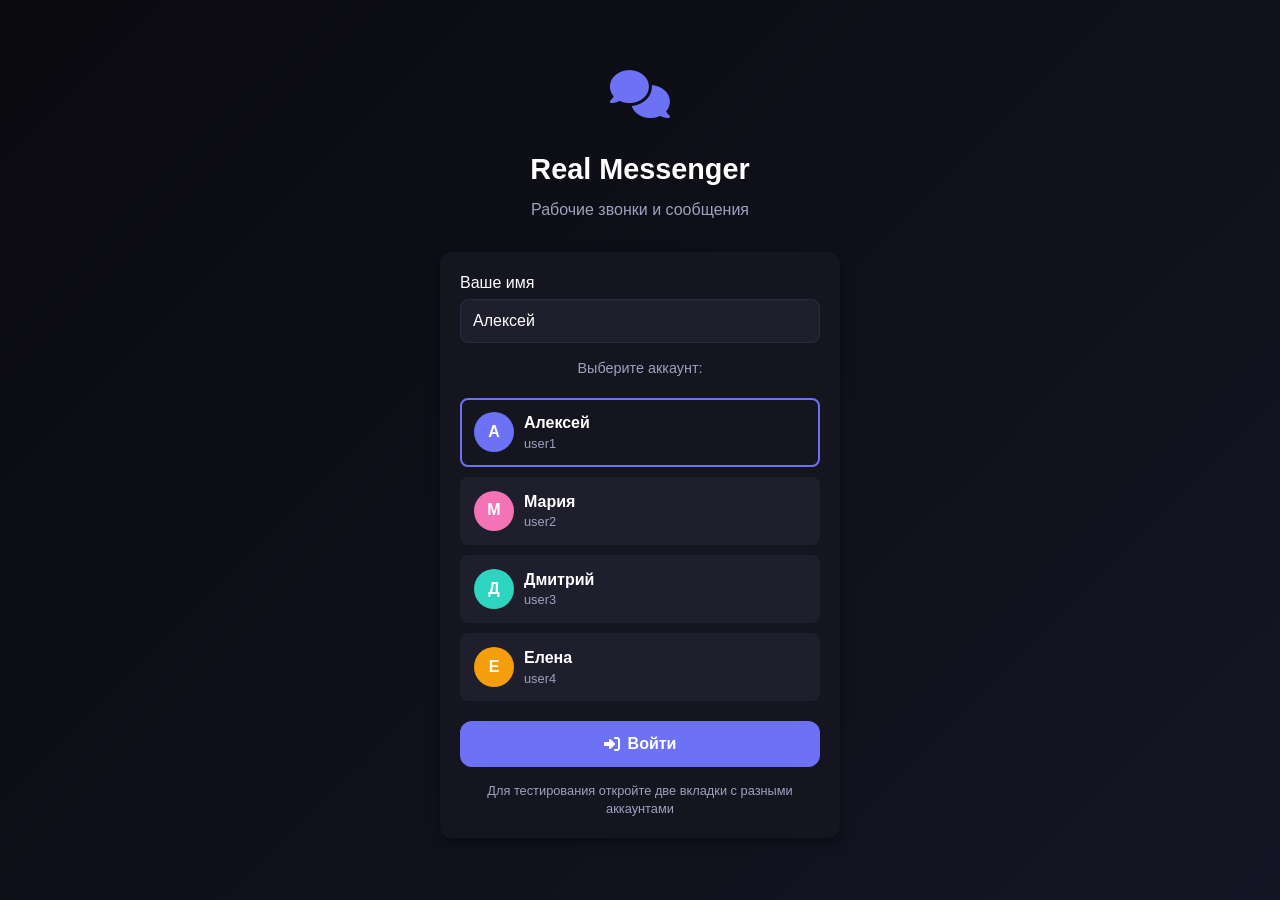
==== commit 631cfa47: "Add files via upload" ====
--- a/index.html
+++ b/index.html
@@ -2,9 +2,8 @@
 <html lang="ru">
 <head>
     <meta charset="UTF-8">
-    <meta name="viewport" content="width=device-width, initial-scale=1.0, maximum-scale=1.0, user-scalable=no">
-    <meta name="theme-color" content="#6d72f5">
-    <title>Realtime Messenger | Живой чат</title>
+    <meta name="viewport" content="width=device-width, initial-scale=1.0">
+    <title>Real Messenger | Рабочие звонки и чат</title>
     <link rel="stylesheet" href="https://cdnjs.cloudflare.com/ajax/libs/font-awesome/6.4.0/css/all.min.css">
     <style>
         :root {
@@ -43,17 +42,12 @@
             height: 100vh;
             display: flex;
             flex-direction: column;
-            position: fixed;
-            top: 0;
-            left: 0;
-            right: 0;
-            bottom: 0;
         }
 
         /* Auth Screen */
         .auth-screen {
             background: linear-gradient(135deg, var(--bg) 0%, #151525 100%);
-            padding: 40px 20px;
+            padding: 20px;
             display: flex;
             flex-direction: column;
             align-items: center;
@@ -63,107 +57,90 @@
         }
 
         .logo {
-            font-size: 3.5rem;
+            font-size: 3rem;
             color: var(--primary);
-            margin-bottom: 30px;
+            margin-bottom: 20px;
         }
 
         .app-title {
-            font-size: 2.2rem;
+            font-size: 1.8rem;
             font-weight: 700;
             margin-bottom: 10px;
         }
 
         .app-subtitle {
             color: var(--text-muted);
-            font-size: 1.1rem;
+            font-size: 1rem;
             margin-bottom: 30px;
-            max-width: 300px;
         }
 
         .login-box {
             background: var(--surface);
             border-radius: var(--radius);
-            padding: 30px;
+            padding: 20px;
             width: 100%;
             max-width: 400px;
             box-shadow: var(--shadow);
         }
 
         .form-group {
-            margin-bottom: 20px;
+            margin-bottom: 15px;
         }
 
         .form-label {
             display: block;
             text-align: left;
-            margin-bottom: 8px;
+            margin-bottom: 5px;
             font-weight: 500;
         }
 
         .form-input {
             width: 100%;
-            padding: 14px 16px;
+            padding: 12px;
             background: var(--surface-light);
             border: 1px solid var(--border);
             border-radius: 8px;
             color: var(--text);
             font-size: 1rem;
-            font-family: inherit;
-        }
-
-        .form-input:focus {
-            outline: none;
-            border-color: var(--primary);
         }
 
         .btn {
-            padding: 16px 24px;
+            padding: 14px;
             border-radius: var(--radius);
-            font-size: 1.1rem;
+            font-size: 1rem;
             font-weight: 600;
             border: none;
             cursor: pointer;
-            transition: all 0.2s ease;
+            transition: all 0.2s;
+            width: 100%;
             display: flex;
             align-items: center;
             justify-content: center;
-            gap: 12px;
-            width: 100%;
-        }
-
-        .btn:active {
-            transform: scale(0.98);
+            gap: 8px;
         }
 
         .btn-primary {
-            background: linear-gradient(135deg, var(--primary) 0%, var(--primary-dark) 100%);
+            background: var(--primary);
             color: white;
-            box-shadow: var(--shadow);
-        }
-
-        .user-selector {
+        }
+
+        .user-options {
             display: flex;
             flex-direction: column;
-            gap: 12px;
+            gap: 10px;
             margin-top: 20px;
         }
 
         .user-option {
-            padding: 16px;
+            padding: 12px;
             background: var(--surface-light);
             border-radius: 8px;
             border: 2px solid transparent;
             cursor: pointer;
-            transition: all 0.2s;
             text-align: left;
             display: flex;
             align-items: center;
-            gap: 12px;
-        }
-
-        .user-option:hover {
-            border-color: var(--primary);
+            gap: 10px;
         }
 
         .user-option.active {
@@ -175,29 +152,15 @@
             width: 40px;
             height: 40px;
             border-radius: 50%;
+            background: var(--primary);
             display: flex;
             align-items: center;
             justify-content: center;
+            color: white;
             font-weight: 600;
-            color: white;
-            font-size: 1.2rem;
-        }
-
-        .user-info {
-            flex: 1;
-        }
-
-        .user-name {
-            font-weight: 600;
-            margin-bottom: 4px;
-        }
-
-        .user-id {
-            font-size: 0.9rem;
-            color: var(--text-muted);
-        }
-
-        /* Main App */
+        }
+
+        /* Main Screen */
         .main-screen {
             display: none;
             flex-direction: column;
@@ -208,100 +171,95 @@
             display: flex;
         }
 
-        /* Top Bar */
-        .top-bar {
+        /* Header */
+        .header {
             background: var(--surface);
-            padding: 16px 20px;
+            padding: 15px 20px;
             display: flex;
             justify-content: space-between;
             align-items: center;
             border-bottom: 1px solid var(--border);
         }
 
-        .top-bar-info {
-            display: flex;
-            align-items: center;
-            gap: 12px;
+        .user-info {
+            display: flex;
+            align-items: center;
+            gap: 10px;
         }
 
         .user-avatar {
             width: 40px;
             height: 40px;
             border-radius: 50%;
-            background: linear-gradient(135deg, var(--primary) 0%, var(--secondary) 100%);
+            background: var(--primary);
             display: flex;
             align-items: center;
             justify-content: center;
+            color: white;
             font-weight: 600;
-            color: white;
-            font-size: 1.2rem;
-        }
-
-        .user-info {
-            flex: 1;
-        }
-
-        .current-user-name {
+        }
+
+        .user-details .name {
             font-weight: 600;
-            font-size: 1.1rem;
-        }
-
-        .current-user-status {
-            font-size: 0.9rem;
+            font-size: 1rem;
+        }
+
+        .user-details .status {
+            font-size: 0.8rem;
             color: var(--text-muted);
         }
 
-        .top-bar-actions {
-            display: flex;
-            gap: 12px;
+        .header-actions {
+            display: flex;
+            gap: 10px;
         }
 
         .icon-btn {
-            width: 40px;
-            height: 40px;
+            width: 36px;
+            height: 36px;
             border-radius: 50%;
             background: var(--surface-light);
             display: flex;
             align-items: center;
             justify-content: center;
-            color: var(--text);
             cursor: pointer;
         }
 
-        /* Contacts List */
-        .contacts-container {
+        /* Contacts */
+        .contacts {
             flex: 1;
             overflow-y: auto;
-        }
-
-        .contact-item {
-            display: flex;
-            align-items: center;
-            gap: 16px;
-            padding: 16px 20px;
+            padding: 0;
+        }
+
+        .contact {
+            display: flex;
+            align-items: center;
+            gap: 15px;
+            padding: 15px 20px;
             border-bottom: 1px solid var(--border);
             cursor: pointer;
-            transition: background 0.2s;
-        }
-
-        .contact-item:hover {
+        }
+
+        .contact:hover {
             background: var(--surface);
         }
 
-        .contact-item.active {
+        .contact.active {
             background: var(--surface);
             border-left: 3px solid var(--primary);
         }
 
         .contact-avatar {
-            width: 48px;
-            height: 48px;
+            width: 45px;
+            height: 45px;
             border-radius: 50%;
+            background: var(--primary);
             display: flex;
             align-items: center;
             justify-content: center;
+            color: white;
             font-weight: 600;
-            color: white;
             position: relative;
         }
 
@@ -309,11 +267,11 @@
             position: absolute;
             bottom: 2px;
             right: 2px;
-            width: 12px;
-            height: 12px;
+            width: 10px;
+            height: 10px;
             border-radius: 50%;
+            background: var(--success);
             border: 2px solid var(--surface);
-            background: var(--success);
         }
 
         .contact-status.offline {
@@ -326,26 +284,16 @@
 
         .contact-name {
             font-weight: 600;
-            font-size: 1.1rem;
-            margin-bottom: 4px;
-        }
-
-        .contact-last {
+            margin-bottom: 3px;
+        }
+
+        .contact-last-msg {
+            font-size: 0.85rem;
             color: var(--text-muted);
-            font-size: 0.9rem;
             white-space: nowrap;
             overflow: hidden;
             text-overflow: ellipsis;
-        }
-
-        .contact-unread {
-            background: var(--primary);
-            color: white;
-            font-size: 0.85rem;
-            padding: 2px 8px;
-            border-radius: 12px;
-            min-width: 20px;
-            text-align: center;
+            max-width: 200px;
         }
 
         /* Chat Screen */
@@ -356,29 +304,27 @@
             width: 100%;
             height: 100%;
             background: var(--bg);
-            transform: translateX(100%);
-            transition: transform 0.3s ease;
+            display: none;
+            flex-direction: column;
             z-index: 1000;
-            display: flex;
-            flex-direction: column;
         }
 
         .chat-screen.active {
-            transform: translateX(0);
+            display: flex;
         }
 
         .chat-header {
             background: var(--surface);
-            padding: 16px 20px;
-            display: flex;
-            align-items: center;
-            gap: 16px;
+            padding: 15px 20px;
+            display: flex;
+            align-items: center;
+            gap: 15px;
             border-bottom: 1px solid var(--border);
         }
 
         .back-btn {
-            width: 40px;
-            height: 40px;
+            width: 36px;
+            height: 36px;
             border-radius: 50%;
             background: var(--surface-light);
             display: flex;
@@ -393,102 +339,79 @@
             padding: 20px;
             display: flex;
             flex-direction: column;
-            gap: 16px;
+            gap: 10px;
         }
 
         .message {
-            max-width: 85%;
-            animation: messageAppear 0.2s ease;
-        }
-
-        @keyframes messageAppear {
-            from {
-                opacity: 0;
-                transform: translateY(10px);
-            }
-            to {
-                opacity: 1;
-                transform: translateY(0);
-            }
-        }
-
-        .message-incoming {
+            max-width: 80%;
+            padding: 10px;
+            border-radius: 15px;
+            position: relative;
+            animation: fadeIn 0.3s;
+        }
+
+        @keyframes fadeIn {
+            from { opacity: 0; transform: translateY(10px); }
+            to { opacity: 1; transform: translateY(0); }
+        }
+
+        .message.received {
+            background: var(--surface);
             align-self: flex-start;
-        }
-
-        .message-outgoing {
+            border-bottom-left-radius: 5px;
+        }
+
+        .message.sent {
+            background: var(--primary);
+            color: white;
             align-self: flex-end;
-        }
-
-        .message-bubble {
-            background: var(--surface);
-            border-radius: 18px;
-            padding: 12px 16px;
-            font-size: 1rem;
-            line-height: 1.4;
-        }
-
-        .message-outgoing .message-bubble {
-            background: linear-gradient(135deg, var(--primary) 0%, var(--primary-dark) 100%);
+            border-bottom-right-radius: 5px;
+        }
+
+        .message-text {
+            word-wrap: break-word;
         }
 
         .message-time {
-            font-size: 0.8rem;
-            color: var(--text-muted);
-            margin-top: 4px;
+            font-size: 0.7rem;
+            opacity: 0.7;
             text-align: right;
-        }
-
-        .message-outgoing .message-time {
-            color: rgba(255, 255, 255, 0.7);
-        }
-
-        .chat-input {
-            padding: 12px 20px;
+            margin-top: 5px;
+        }
+
+        .chat-input-area {
+            padding: 15px 20px;
             background: var(--surface);
             border-top: 1px solid var(--border);
             display: flex;
-            gap: 12px;
-            align-items: flex-end;
+            gap: 10px;
+            align-items: center;
         }
 
         .message-input {
             flex: 1;
+            padding: 12px 15px;
             background: var(--surface-light);
             border: 1px solid var(--border);
-            border-radius: 24px;
-            padding: 12px 18px;
+            border-radius: 20px;
             color: var(--text);
             font-size: 1rem;
-            font-family: inherit;
             resize: none;
-            max-height: 120px;
-            min-height: 44px;
-            line-height: 1.4;
-        }
-
-        .message-input:focus {
-            outline: none;
-            border-color: var(--primary);
+            max-height: 100px;
+            min-height: 40px;
         }
 
         .send-btn {
-            width: 44px;
-            height: 44px;
+            width: 40px;
+            height: 40px;
             border-radius: 50%;
             background: var(--primary);
             color: white;
+            border: none;
+            cursor: pointer;
             display: flex;
             align-items: center;
             justify-content: center;
-            cursor: pointer;
-            border: none;
-            flex-shrink: 0;
-        }
-
-        .send-btn:disabled {
-            background: var(--border);
-            cursor: not-allowed;
         }
 
         /* Call Screen */
@@ -498,10 +421,10 @@
             left: 0;
             width: 100%;
             height: 100%;
-            background: var(--bg);
-            z-index: 2000;
+            background: #000;
             display: none;
             flex-direction: column;
+            z-index: 2000;
         }
 
         .call-screen.active {
@@ -511,21 +434,20 @@
         .call-header {
             background: rgba(0, 0, 0, 0.7);
             padding: 20px;
-            display: flex;
-            align-items: center;
+            color: white;
+            display: flex;
             justify-content: space-between;
-            color: white;
+            align-items: center;
         }
 
         .call-info {
             display: flex;
             align-items: center;
-            gap: 16px;
+            gap: 15px;
         }
 
         .call-status {
-            font-size: 1.1rem;
-            font-weight: 500;
+            font-size: 1rem;
         }
 
         .call-timer {
@@ -536,26 +458,24 @@
 
         .video-container {
             flex: 1;
-            display: flex;
-            flex-direction: column;
-            gap: 2px;
+            position: relative;
             background: #000;
-            position: relative;
         }
 
         .remote-video {
-            flex: 1;
+            width: 100%;
+            height: 100%;
+            object-fit: cover;
             background: var(--surface);
-            object-fit: cover;
         }
 
         .local-video {
             position: absolute;
             bottom: 20px;
             right: 20px;
-            width: 120px;
-            height: 160px;
-            border-radius: 8px;
+            width: 100px;
+            height: 150px;
+            border-radius: 10px;
             border: 2px solid white;
             object-fit: cover;
             background: var(--surface);
@@ -563,31 +483,27 @@
 
         .call-controls {
             padding: 20px;
+            background: rgba(0, 0, 0, 0.7);
             display: flex;
             justify-content: center;
             gap: 20px;
-            background: rgba(0, 0, 0, 0.7);
         }
 
         .call-btn {
-            width: 60px;
-            height: 60px;
+            width: 50px;
+            height: 50px;
             border-radius: 50%;
             background: var(--surface);
-            display: flex;
-            align-items: center;
-            justify-content: center;
+            border: none;
             color: white;
             cursor: pointer;
-            border: none;
-            font-size: 1.5rem;
+            display: flex;
+            align-items: center;
+            justify-content: center;
+            font-size: 1.2rem;
         }
 
         .call-btn.end-call {
-            background: var(--danger);
-        }
-
-        .call-btn.muted {
             background: var(--danger);
         }
 
@@ -603,12 +519,12 @@
             width: 100%;
             height: 100%;
             background: rgba(0, 0, 0, 0.9);
-            z-index: 3000;
             display: none;
             flex-direction: column;
             align-items: center;
             justify-content: center;
-            padding: 40px;
+            z-index: 3000;
+            color: white;
             text-align: center;
         }
 
@@ -616,20 +532,19 @@
             display: flex;
         }
 
-        .caller-info {
-            margin-bottom: 40px;
-            color: white;
-        }
-
-        .caller-name {
-            font-size: 2rem;
+        .incoming-caller {
+            margin-bottom: 30px;
+        }
+
+        .incoming-name {
+            font-size: 1.5rem;
             font-weight: 600;
-            margin-bottom: 10px;
-        }
-
-        .caller-status {
-            font-size: 1.1rem;
-            color: rgba(255, 255, 255, 0.8);
+            margin: 10px 0;
+        }
+
+        .incoming-status {
+            font-size: 1rem;
+            opacity: 0.8;
         }
 
         .call-actions {
@@ -637,114 +552,23 @@
             gap: 30px;
         }
 
+        .accept-call, .decline-call {
+            width: 60px;
+            height: 60px;
+            border-radius: 50%;
+            display: flex;
+            align-items: center;
+            justify-content: center;
+            font-size: 1.5rem;
+            cursor: pointer;
+        }
+
         .accept-call {
-            width: 80px;
-            height: 80px;
-            border-radius: 50%;
             background: var(--success);
-            color: white;
-            display: flex;
-            align-items: center;
-            justify-content: center;
-            font-size: 2rem;
-            cursor: pointer;
         }
 
         .decline-call {
-            width: 80px;
-            height: 80px;
-            border-radius: 50%;
             background: var(--danger);
-            color: white;
-            display: flex;
-            align-items: center;
-            justify-content: center;
-            font-size: 2rem;
-            cursor: pointer;
-        }
-
-        /* Modal */
-        .modal {
-            position: fixed;
-            top: 0;
-            left: 0;
-            width: 100%;
-            height: 100%;
-            background: rgba(0, 0, 0, 0.8);
-            display: flex;
-            align-items: center;
-            justify-content: center;
-            padding: 20px;
-            z-index: 2000;
-            opacity: 0;
-            visibility: hidden;
-            transition: all 0.3s ease;
-        }
-
-        .modal.active {
-            opacity: 1;
-            visibility: visible;
-        }
-
-        .modal-content {
-            background: var(--surface);
-            border-radius: var(--radius);
-            padding: 24px;
-            width: 100%;
-            max-width: 400px;
-            max-height: 90vh;
-            overflow-y: auto;
-        }
-
-        .modal-title {
-            font-size: 1.3rem;
-            font-weight: 600;
-            margin-bottom: 16px;
-        }
-
-        .modal-actions {
-            display: flex;
-            gap: 12px;
-            margin-top: 24px;
-        }
-
-        /* Loading */
-        .loading {
-            display: flex;
-            align-items: center;
-            justify-content: center;
-            height: 100%;
-            font-size: 1.1rem;
-            color: var(--text-muted);
-        }
-
-        .loading:before {
-            content: '';
-            width: 24px;
-            height: 24px;
-            border: 3px solid var(--border);
-            border-top-color: var(--primary);
-            border-radius: 50%;
-            animation: spin 1s linear infinite;
-            margin-right: 12px;
-        }
-
-        @keyframes spin {
-            to { transform: rotate(360deg); }
-        }
-
-        /* Empty States */
-        .empty-state {
-            text-align: center;
-            padding: 60px 20px;
-            color: var(--text-muted);
-        }
-
-        .empty-icon {
-            font-size: 3rem;
-            color: var(--border);
-            margin-bottom: 20px;
-            opacity: 0.5;
         }
 
         /* Notification */
@@ -755,157 +579,161 @@
             background: var(--surface);
             border: 1px solid var(--border);
             border-radius: var(--radius);
-            padding: 16px;
-            max-width: 320px;
-            z-index: 3000;
-            transform: translateX(100%);
-            opacity: 0;
-            transition: all 0.3s ease;
+            padding: 15px;
+            max-width: 300px;
+            z-index: 4000;
+            animation: slideIn 0.3s, slideOut 0.3s 2.7s;
             box-shadow: var(--shadow);
         }
 
-        .notification.show {
-            transform: translateX(0);
-            opacity: 1;
-        }
-
-        /* Mobile Optimizations */
-        @media (max-width: 480px) {
-            .chat-messages {
-                padding: 16px;
-            }
-            
-            .message {
-                max-width: 90%;
-            }
-            
-            .contact-item {
-                padding: 14px 16px;
-            }
-            
-            .local-video {
-                width: 100px;
-                height: 133px;
-            }
-            
-            .call-btn {
-                width: 50px;
-                height: 50px;
-                font-size: 1.2rem;
-            }
+        @keyframes slideIn {
+            from { transform: translateX(100%); opacity: 0; }
+            to { transform: translateX(0); opacity: 1; }
+        }
+
+        @keyframes slideOut {
+            from { transform: translateX(0); opacity: 1; }
+            to { transform: translateX(100%); opacity: 0; }
+        }
+
+        /* Loading */
+        .loading {
+            display: flex;
+            align-items: center;
+            justify-content: center;
+            height: 100%;
+            color: var(--text-muted);
+        }
+
+        .loading:before {
+            content: '';
+            width: 20px;
+            height: 20px;
+            border: 3px solid var(--border);
+            border-top-color: var(--primary);
+            border-radius: 50%;
+            animation: spin 1s linear infinite;
+            margin-right: 10px;
+        }
+
+        @keyframes spin {
+            to { transform: rotate(360deg); }
+        }
+
+        /* Empty State */
+        .empty-state {
+            text-align: center;
+            padding: 40px 20px;
+            color: var(--text-muted);
         }
     </style>
 </head>
 <body>
     <div class="app-container">
         <!-- Авторизация -->
-        <div class="auth-screen" id="auth-screen">
+        <div class="auth-screen" id="authScreen">
             <div class="logo">
                 <i class="fas fa-comments"></i>
             </div>
-            <h1 class="app-title">RealChat</h1>
-            <p class="app-subtitle">Настоящие сообщения между пользователями</p>
+            <h1 class="app-title">Real Messenger</h1>
+            <p class="app-subtitle">Рабочие звонки и сообщения</p>
             
             <div class="login-box">
                 <div class="form-group">
                     <label class="form-label">Ваше имя</label>
-                    <input type="text" class="form-input" id="username" placeholder="Введите ваше имя" maxlength="20">
+                    <input type="text" class="form-input" id="username" placeholder="Введите имя">
                 </div>
                 
-                <p style="color: var(--text-muted); font-size: 0.9rem; margin-bottom: 20px;">
-                    Выберите пользователя для входа:
+                <p style="color: var(--text-muted); font-size: 0.9rem; margin-bottom: 15px;">
+                    Выберите аккаунт:
                 </p>
                 
-                <div class="user-selector" id="user-selector">
-                    <!-- Пользователи загружаются динамически -->
+                <div class="user-options" id="userOptions">
+                    <!-- Загружается динамически -->
                 </div>
                 
-                <button class="btn btn-primary" id="btn-login" style="margin-top: 24px;">
-                    <i class="fas fa-sign-in-alt"></i>
-                    Войти в чат
+                <button class="btn btn-primary" id="loginBtn" style="margin-top: 20px;">
+                    <i class="fas fa-sign-in-alt"></i> Войти
                 </button>
                 
-                <p style="color: var(--text-muted); font-size: 0.9rem; margin-top: 20px;">
-                    Откройте две вкладки с разными пользователями для тестирования чата
+                <p style="color: var(--text-muted); font-size: 0.8rem; margin-top: 15px;">
+                    Для тестирования откройте две вкладки с разными аккаунтами
                 </p>
             </div>
         </div>
 
         <!-- Основной экран -->
-        <div class="main-screen" id="main-screen">
-            <!-- Верхняя панель -->
-            <div class="top-bar">
-                <div class="top-bar-info">
-                    <div class="user-avatar" id="current-user-avatar">А</div>
-                    <div class="user-info">
-                        <div class="current-user-name" id="current-user-name">Алексей</div>
-                        <div class="current-user-status" id="current-user-status">В сети</div>
+        <div class="main-screen" id="mainScreen">
+            <!-- Шапка -->
+            <div class="header">
+                <div class="user-info">
+                    <div class="user-avatar" id="currentUserAvatar">А</div>
+                    <div class="user-details">
+                        <div class="name" id="currentUserName">Алексей</div>
+                        <div class="status" id="currentUserStatus">В сети</div>
                     </div>
                 </div>
                 
-                <div class="top-bar-actions">
-                    <div class="icon-btn" id="btn-refresh">
+                <div class="header-actions">
+                    <div class="icon-btn" id="refreshBtn">
                         <i class="fas fa-sync-alt"></i>
                     </div>
-                    <div class="icon-btn" id="btn-new-chat">
-                        <i class="fas fa-edit"></i>
-                    </div>
-                    <div class="icon-btn" id="btn-logout">
+                    <div class="icon-btn" id="logoutBtn">
                         <i class="fas fa-sign-out-alt"></i>
                     </div>
                 </div>
             </div>
 
-            <!-- Список контактов -->
-            <div class="contacts-container" id="contacts-list">
-                <!-- Контакты загружаются динамически -->
+            <!-- Контакты -->
+            <div class="contacts" id="contactsList">
+                <!-- Загружается динамически -->
             </div>
         </div>
 
         <!-- Экран чата -->
-        <div class="chat-screen" id="chat-screen">
+        <div class="chat-screen" id="chatScreen">
             <div class="chat-header">
-                <div class="back-btn" id="btn-back">
+                <div class="back-btn" id="backBtn">
                     <i class="fas fa-arrow-left"></i>
                 </div>
-                <div class="user-avatar" id="chat-user-avatar">М</div>
+                <div class="user-avatar" id="chatAvatar">М</div>
                 <div style="flex: 1;">
-                    <div class="current-user-name" id="chat-user-name">Мария</div>
-                    <div class="current-user-status" id="chat-user-status">В сети</div>
+                    <div class="name" id="chatName">Мария</div>
+                    <div class="status" id="chatStatus">В сети</div>
                 </div>
-                <div class="icon-btn" id="btn-call">
+                <div class="icon-btn" id="callBtn">
                     <i class="fas fa-phone"></i>
                 </div>
             </div>
 
-            <div class="chat-messages" id="chat-messages">
+            <div class="chat-messages" id="chatMessages">
                 <!-- Сообщения загружаются динамически -->
             </div>
 
-            <div class="chat-input">
+            <div class="chat-input-area">
                 <textarea 
                     class="message-input" 
-                    id="message-input"
+                    id="messageInput"
                     placeholder="Напишите сообщение..."
                     rows="1"
                 ></textarea>
-                <button class="send-btn" id="btn-send">
+                <button class="send-btn" id="sendBtn">
                     <i class="fas fa-paper-plane"></i>
                 </button>
             </div>
         </div>
 
         <!-- Экран звонка -->
-        <div class="call-screen" id="call-screen">
+        <div class="call-screen" id="callScreen">
             <div class="call-header">
                 <div class="call-info">
-                    <div class="user-avatar" id="call-avatar">М</div>
+                    <div class="user-avatar" id="callAvatar">М</div>
                     <div>
-                        <div class="current-user-name" id="call-name">Мария</div>
-                        <div class="call-status" id="call-status">Идет звонок...</div>
+                        <div class="name" id="callName">Мария</div>
+                        <div class="call-status" id="callStatus">Идет звонок...</div>
                     </div>
                 </div>
-                <div class="call-timer" id="call-timer">00:00</div>
+                <div class="call-timer" id="callTimer">00:00</div>
             </div>
             
             <div class="video-container">
@@ -914,31 +742,31 @@
             </div>
             
             <div class="call-controls">
-                <button class="call-btn" id="btn-mute">
+                <button class="call-btn" id="muteBtn">
                     <i class="fas fa-microphone"></i>
                 </button>
-                <button class="call-btn" id="btn-video">
+                <button class="call-btn" id="videoBtn">
                     <i class="fas fa-video"></i>
                 </button>
-                <button class="call-btn end-call" id="btn-end-call">
+                <button class="call-btn end-call" id="endCallBtn">
                     <i class="fas fa-phone-slash"></i>
                 </button>
             </div>
         </div>
 
         <!-- Входящий звонок -->
-        <div class="incoming-call" id="incoming-call">
-            <div class="caller-info">
-                <div class="user-avatar" id="incoming-avatar" style="width: 80px; height: 80px; font-size: 2rem; margin: 0 auto 20px;">М</div>
-                <div class="caller-name" id="incoming-name">Мария</div>
-                <div class="caller-status" id="incoming-status">Входящий звонок...</div>
+        <div class="incoming-call" id="incomingCall">
+            <div class="user-avatar" style="width: 80px; height: 80px; font-size: 2rem;" id="incomingAvatar">М</div>
+            <div class="incoming-caller">
+                <div class="incoming-name" id="incomingName">Мария</div>
+                <div class="incoming-status" id="incomingStatus">Входящий звонок...</div>
             </div>
             
             <div class="call-actions">
-                <div class="accept-call" id="btn-accept-call">
+                <div class="accept-call" id="acceptCallBtn">
                     <i class="fas fa-phone"></i>
                 </div>
-                <div class="decline-call" id="btn-decline-call">
+                <div class="decline-call" id="declineCallBtn">
                     <i class="fas fa-phone-slash"></i>
                 </div>
             </div>
@@ -946,83 +774,93 @@
     </div>
 
     <!-- Уведомление -->
-    <div class="notification" id="notification">
-        <div style="display: flex; align-items: center; gap: 12px;">
-            <div class="user-avatar" id="notification-avatar" style="width: 36px; height: 36px; font-size: 1rem;">А</div>
-            <div style="flex: 1;">
-                <div style="font-weight: 600;" id="notification-title">Новое сообщение</div>
-                <div style="font-size: 0.9rem; color: var(--text-muted);" id="notification-text">От Алексей</div>
+    <div class="notification" id="notification" style="display: none;">
+        <div style="display: flex; align-items: center; gap: 10px;">
+            <div class="user-avatar" style="width: 30px; height: 30px; font-size: 0.9rem;" id="notifAvatar">А</div>
+            <div>
+                <div style="font-weight: 600; font-size: 0.9rem;" id="notifTitle">Новое сообщение</div>
+                <div style="font-size: 0.8rem; color: var(--text-muted);" id="notifText">От Алексей</div>
             </div>
         </div>
     </div>
 
     <script>
-        // ==================== СИСТЕМА РЕАЛЬНЫХ СООБЩЕНИЙ ====================
-        const STORAGE_KEY = 'messenger_data_v2';
-        const CALL_EVENTS_KEY = 'call_events';
-        const SYNC_INTERVAL = 1000;
+        // ==================== СИСТЕМА ДАННЫХ ====================
+        const STORAGE_KEY = 'realmessenger_data';
+        const CALLS_KEY = 'realmessenger_calls';
+        const USERS_KEY = 'realmessenger_users';
         
         let currentUser = null;
-        let currentChat = null;
-        let currentContact = null;
-        let allUsers = {};
-        let allMessages = {};
+        let currentChatUser = null;
+        let messages = {};
+        let contacts = [];
         let callData = {
-            isInitiator: false,
             callId: null,
-            peerConnection: null,
-            localStream: null,
+            isCaller: false,
             callTimer: null,
             callStartTime: null,
+            localStream: null,
+            peerConnection: null,
+            dataChannel: null,
             isMuted: false,
             isVideoOff: false
         };
         
         // Инициализация пользователей
         function initUsers() {
-            return {
-                'user_1': {
-                    id: 'user_1',
+            const users = [
+                {
+                    id: 'user1',
                     name: 'Алексей',
                     avatar: 'А',
                     color: '#6d72f5',
                     status: 'online',
                     lastSeen: Date.now()
                 },
-                'user_2': {
-                    id: 'user_2',
+                {
+                    id: 'user2',
                     name: 'Мария',
                     avatar: 'М',
                     color: '#f472b6',
                     status: 'online',
                     lastSeen: Date.now()
                 },
-                'user_3': {
-                    id: 'user_3',
+                {
+                    id: 'user3',
                     name: 'Дмитрий',
                     avatar: 'Д',
                     color: '#2dd4bf',
                     status: 'offline',
                     lastSeen: Date.now() - 3600000
                 },
-                'user_4': {
-                    id: 'user_4',
+                {
+                    id: 'user4',
                     name: 'Елена',
                     avatar: 'Е',
                     color: '#f59e0b',
                     status: 'online',
                     lastSeen: Date.now()
                 }
-            };
-        }
-        
-        // Инициализация приложения
-        function initApp() {
-            loadData();
-            setupEventListeners();
-            setupStorageSync();
-            renderUserSelector();
-            checkAuth();
+            ];
+            
+            localStorage.setItem(USERS_KEY, JSON.stringify(users));
+            return users;
+        }
+        
+        // Получение всех пользователей
+        function getAllUsers() {
+            const users = localStorage.getItem(USERS_KEY);
+            return users ? JSON.parse(users) : initUsers();
+        }
+        
+        // Обновление пользователя
+        function updateUser(userId, updates) {
+            const users = getAllUsers();
+            const index = users.findIndex(u => u.id === userId);
+            if (index !== -1) {
+                users[index] = { ...users[index], ...updates };
+                localStorage.setItem(USERS_KEY, JSON.stringify(users));
+            }
         }
         
         // Загрузка данных
@@ -1030,11 +868,11 @@
             const saved = localStorage.getItem(STORAGE_KEY);
             if (saved) {
                 const data = JSON.parse(saved);
-                allUsers = data.allUsers || initUsers();
-                allMessages = data.allMessages || {};
+                messages = data.messages || {};
+                contacts = data.contacts || getAllUsers().filter(u => u.id !== currentUser?.id);
             } else {
-                allUsers = initUsers();
-                allMessages = {};
+                messages = {};
+                contacts = getAllUsers().filter(u => u.id !== currentUser?.id);
                 saveData();
             }
         }
@@ -1042,289 +880,249 @@
         // Сохранение данных
         function saveData() {
             const data = {
-                allUsers,
-                allMessages,
+                messages,
+                contacts,
                 lastUpdate: Date.now()
             };
             localStorage.setItem(STORAGE_KEY, JSON.stringify(data));
-            window.dispatchEvent(new Event('storageUpdated'));
+            
+            // Триггер для других вкладок
+            window.dispatchEvent(new Event('storageUpdate'));
         }
         
         // Синхронизация между вкладками
-        function setupStorageSync() {
+        function setupSync() {
             window.addEventListener('storage', (e) => {
                 if (e.key === STORAGE_KEY) {
-                    loadData();
-                    updateUI();
-                    showNotification('Данные обновлены');
+                    const saved = localStorage.getItem(STORAGE_KEY);
+                    if (saved) {
+                        const data = JSON.parse(saved);
+                        messages = data.messages || {};
+                        contacts = data.contacts || [];
+                        
+                        if (currentUser) {
+                            updateContacts();
+                            if (currentChatUser) {
+                                renderMessages();
+                            }
+                        }
+                    }
                 }
-                if (e.key === CALL_EVENTS_KEY) {
+                if (e.key === CALLS_KEY) {
                     handleCallEvent();
                 }
             });
             
-            window.addEventListener('storageUpdated', () => {
+            window.addEventListener('storageUpdate', () => {
                 loadData();
-                updateUI();
+                if (currentUser) {
+                    updateContacts();
+                    if (currentChatUser) {
+                        renderMessages();
+                    }
+                }
             });
             
+            // Периодическая синхронизация
             setInterval(() => {
-                loadData();
-                updateUI();
-            }, SYNC_INTERVAL);
-        }
-        
-        // Обновление интерфейса
-        function updateUI() {
-            if (currentUser) {
-                renderContacts();
-                if (currentChat) {
-                    renderMessages();
+                if (currentUser) {
+                    updateUserStatus();
                 }
-            }
+            }, 5000);
         }
         
         // ==================== АВТОРИЗАЦИЯ ====================
-        function renderUserSelector() {
-            const container = document.getElementById('user-selector');
+        function initAuth() {
+            const users = getAllUsers();
+            const container = document.getElementById('userOptions');
             container.innerHTML = '';
             
-            Object.values(allUsers).forEach(user => {
-                const userEl = document.createElement('div');
-                userEl.className = 'user-option';
-                userEl.dataset.userId = user.id;
-                
-                userEl.innerHTML = `
-                    <div class="user-avatar-small" style="background: linear-gradient(135deg, ${user.color} 0%, ${user.color}99 100%);">
+            users.forEach(user => {
+                const div = document.createElement('div');
+                div.className = 'user-option';
+                div.dataset.userId = user.id;
+                
+                div.innerHTML = `
+                    <div class="user-avatar-small" style="background: ${user.color}">
                         ${user.avatar}
                     </div>
-                    <div class="user-info">
-                        <div class="user-name">${user.name}</div>
-                        <div class="user-id">ID: ${user.id}</div>
+                    <div>
+                        <div style="font-weight: 600;">${user.name}</div>
+                        <div style="font-size: 0.8rem; color: var(--text-muted);">${user.id}</div>
                     </div>
                 `;
                 
-                userEl.addEventListener('click', function() {
+                div.addEventListener('click', function() {
                     document.querySelectorAll('.user-option').forEach(o => o.classList.remove('active'));
                     this.classList.add('active');
                     document.getElementById('username').value = user.name;
                 });
                 
-                container.appendChild(userEl);
+                container.appendChild(div);
             });
             
-            // Выбираем первого пользователя по умолчанию
-            const firstUser = document.querySelector('.user-option');
-            if (firstUser) {
-                firstUser.classList.add('active');
-                document.getElementById('username').value = Object.values(allUsers)[0].name;
-            }
-        }
-        
-        function checkAuth() {
-            const savedUser = localStorage.getItem('current_user');
-            if (savedUser) {
-                currentUser = JSON.parse(savedUser);
-                showMainScreen();
+            // Выбрать первого пользователя по умолчанию
+            const firstOption = document.querySelector('.user-option');
+            if (firstOption) {
+                firstOption.click();
             }
         }
         
         function login() {
             const selected = document.querySelector('.user-option.active');
             if (!selected) {
-                showError('Выберите пользователя');
+                showNotification('Выберите аккаунт', 'error');
                 return;
             }
             
+            const username = document.getElementById('username').value.trim();
             const userId = selected.dataset.userId;
-            const username = document.getElementById('username').value.trim() || allUsers[userId].name;
-            
-            // Обновляем пользователя
+            const users = getAllUsers();
+            const user = users.find(u => u.id === userId);
+            
+            if (!user) {
+                showNotification('Ошибка выбора пользователя', 'error');
+                return;
+            }
+            
             currentUser = {
-                ...allUsers[userId],
-                name: username,
+                ...user,
+                name: username || user.name,
                 lastSeen: Date.now(),
                 status: 'online'
             };
             
-            // Обновляем в общем списке
-            allUsers[userId] = currentUser;
-            
-            // Сохраняем
+            updateUser(currentUser.id, {
+                name: currentUser.name,
+                lastSeen: Date.now(),
+                status: 'online'
+            });
+            
             localStorage.setItem('current_user', JSON.stringify(currentUser));
-            saveData();
-            
+            
+            loadData();
             showMainScreen();
             showNotification(`Добро пожаловать, ${currentUser.name}!`);
         }
         
         function logout() {
             if (currentUser) {
-                allUsers[currentUser.id].status = 'offline';
-                saveData();
+                updateUser(currentUser.id, { status: 'offline' });
             }
             
             localStorage.removeItem('current_user');
             currentUser = null;
-            currentChat = null;
-            
-            document.getElementById('main-screen').classList.remove('active');
-            document.getElementById('auth-screen').style.display = 'flex';
-            document.getElementById('chat-screen').classList.remove('active');
+            currentChatUser = null;
+            
+            document.getElementById('mainScreen').classList.remove('active');
+            document.getElementById('authScreen').style.display = 'flex';
+            document.getElementById('chatScreen').classList.remove('active');
             
             showNotification('Вы вышли из системы');
         }
         
         function showMainScreen() {
-            document.getElementById('auth-screen').style.display = 'none';
-            document.getElementById('main-screen').classList.add('active');
-            
-            document.getElementById('current-user-avatar').textContent = currentUser.avatar;
-            document.getElementById('current-user-avatar').style.background = `linear-gradient(135deg, ${currentUser.color} 0%, ${currentUser.color}99 100%)`;
-            document.getElementById('current-user-name').textContent = currentUser.name;
-            document.getElementById('current-user-status').textContent = 'В сети';
-            
-            renderContacts();
+            document.getElementById('authScreen').style.display = 'none';
+            document.getElementById('mainScreen').classList.add('active');
+            
+            document.getElementById('currentUserAvatar').textContent = currentUser.avatar;
+            document.getElementById('currentUserAvatar').style.background = currentUser.color;
+            document.getElementById('currentUserName').textContent = currentUser.name;
+            document.getElementById('currentUserStatus').textContent = 'В сети';
+            
+            updateContacts();
         }
         
         // ==================== КОНТАКТЫ И ЧАТ ====================
-        function renderContacts() {
-            const container = document.getElementById('contacts-list');
-            container.innerHTML = '';
-            
-            const otherUsers = Object.values(allUsers).filter(user => user.id !== currentUser.id);
+        function updateContacts() {
+            const container = document.getElementById('contactsList');
+            const otherUsers = getAllUsers().filter(u => u.id !== currentUser.id);
             
             if (otherUsers.length === 0) {
-                container.innerHTML = `
-                    <div class="empty-state">
-                        <div class="empty-icon">
-                            <i class="fas fa-user-friends"></i>
-                        </div>
-                        <h3>Нет контактов</h3>
-                        <p>Добавьте друзей для общения</p>
-                    </div>
-                `;
+                container.innerHTML = '<div class="empty-state"><i class="fas fa-user-friends" style="font-size: 2rem; margin-bottom: 10px;"></i><p>Нет контактов</p></div>';
                 return;
             }
             
+            container.innerHTML = '';
+            
             otherUsers.forEach(user => {
                 const chatId = getChatId(currentUser.id, user.id);
-                const messages = allMessages[chatId] || [];
-                const lastMessage = messages[messages.length - 1];
-                const unread = messages.filter(m => 
+                const chatMessages = messages[chatId] || [];
+                const lastMessage = chatMessages[chatMessages.length - 1];
+                const unreadCount = chatMessages.filter(m => 
                     m.senderId === user.id && !m.read
                 ).length;
                 
-                const contactEl = document.createElement('div');
-                contactEl.className = `contact-item ${currentContact?.id === user.id ? 'active' : ''}`;
-                contactEl.dataset.userId = user.id;
-                
-                const lastMessageText = lastMessage ? 
+                const div = document.createElement('div');
+                div.className = `contact ${currentChatUser?.id === user.id ? 'active' : ''}`;
+                div.dataset.userId = user.id;
+                
+                const lastMsgText = lastMessage ? 
                     (lastMessage.senderId === currentUser.id ? `Вы: ${lastMessage.text}` : lastMessage.text) : 
                     'Нет сообщений';
                 
-                const lastMessageTime = lastMessage ? formatTime(lastMessage.timestamp) : '';
-                
-                contactEl.innerHTML = `
-                    <div class="contact-avatar" style="background: linear-gradient(135deg, ${user.color} 0%, ${user.color}99 100%);">
+                div.innerHTML = `
+                    <div class="contact-avatar" style="background: ${user.color}">
                         ${user.avatar}
                         <div class="contact-status ${user.status === 'online' ? '' : 'offline'}"></div>
                     </div>
                     <div class="contact-details">
-                        <div style="display: flex; justify-content: space-between; align-items: center;">
+                        <div style="display: flex; justify-content: space-between;">
                             <div class="contact-name">${user.name}</div>
-                            <div style="font-size: 0.85rem; color: var(--text-muted);">${lastMessageTime}</div>
+                            ${lastMessage ? `<div style="font-size: 0.7rem; color: var(--text-muted);">${formatTime(lastMessage.timestamp)}</div>` : ''}
                         </div>
-                        <div class="contact-last">${lastMessageText}</div>
+                        <div class="contact-last-msg">${lastMsgText}</div>
                     </div>
-                    ${unread > 0 ? `<div class="contact-unread">${unread}</div>` : ''}
+                    ${unreadCount > 0 ? `<div style="background: var(--primary); color: white; font-size: 0.7rem; padding: 2px 6px; border-radius: 10px;">${unreadCount}</div>` : ''}
                 `;
                 
-                contactEl.addEventListener('click', () => openChat(user));
-                container.appendChild(contactEl);
+                div.addEventListener('click', () => openChat(user));
+                container.appendChild(div);
             });
         }
         
         function openChat(user) {
-            currentContact = user;
-            currentChat = getChatId(currentUser.id, user.id);
-            
-            document.getElementById('chat-user-avatar').textContent = user.avatar;
-            document.getElementById('chat-user-avatar').style.background = `linear-gradient(135deg, ${user.color} 0%, ${user.color}99 100%)`;
-            document.getElementById('chat-user-name').textContent = user.name;
-            document.getElementById('chat-user-status').textContent = user.status === 'online' ? 'В сети' : 'Не в сети';
-            
-            document.getElementById('chat-screen').classList.add('active');
+            currentChatUser = user;
+            
+            document.getElementById('chatAvatar').textContent = user.avatar;
+            document.getElementById('chatAvatar').style.background = user.color;
+            document.getElementById('chatName').textContent = user.name;
+            document.getElementById('chatStatus').textContent = user.status === 'online' ? 'В сети' : 'Не в сети';
+            
+            document.getElementById('chatScreen').classList.add('active');
+            document.getElementById('messageInput').focus();
             
             markMessagesAsRead();
             renderMessages();
-            renderContacts();
+            updateContacts();
         }
         
         function renderMessages() {
-            const container = document.getElementById('chat-messages');
-            const messages = allMessages[currentChat] || [];
+            if (!currentChatUser) return;
+            
+            const container = document.getElementById('chatMessages');
+            const chatId = getChatId(currentUser.id, currentChatUser.id);
+            const chatMessages = messages[chatId] || [];
             
             container.innerHTML = '';
             
-            if (messages.length === 0) {
-                container.innerHTML = `
-                    <div class="empty-state">
-                        <div class="empty-icon">
-                            <i class="fas fa-comments"></i>
-                        </div>
-                        <h3>Начните общение</h3>
-                        <p>Отправьте первое сообщение!</p>
-                    </div>
-                `;
+            if (chatMessages.length === 0) {
+                container.innerHTML = '<div class="empty-state"><i class="fas fa-comments" style="font-size: 2rem; margin-bottom: 10px;"></i><p>Начните общение</p></div>';
                 return;
             }
             
-            let lastDate = null;
-            
-            messages.forEach((msg, index) => {
-                const messageDate = new Date(msg.timestamp).toDateString();
-                
-                if (messageDate !== lastDate) {
-                    const dateEl = document.createElement('div');
-                    dateEl.className = 'system-message';
-                    dateEl.textContent = formatDate(msg.timestamp);
-                    container.appendChild(dateEl);
-                    lastDate = messageDate;
-                }
-                
-                const isOutgoing = msg.senderId === currentUser.id;
-                const sender = allUsers[msg.senderId];
-                
-                const prevMessage = messages[index - 1];
-                const showAvatar = !prevMessage || prevMessage.senderId !== msg.senderId || 
-                                 (msg.timestamp - prevMessage.timestamp) > 300000;
-                
-                const messageEl = document.createElement('div');
-                messageEl.className = `message ${isOutgoing ? 'message-outgoing' : 'message-incoming'}`;
+            chatMessages.forEach(msg => {
+                const div = document.createElement('div');
+                div.className = `message ${msg.senderId === currentUser.id ? 'sent' : 'received'}`;
                 
                 const time = formatTime(msg.timestamp);
                 
-                messageEl.innerHTML = `
-                    ${!isOutgoing && showAvatar ? `
-                        <div style="display: flex; align-items: flex-end; gap: 8px;">
-                            <div class="user-avatar" style="width: 32px; height: 32px; font-size: 0.9rem; background: linear-gradient(135deg, ${sender.color} 0%, ${sender.color}99 100%);">
-                                ${sender.avatar}
-                            </div>
-                            <div>
-                                <div class="message-bubble">${escapeHtml(msg.text)}</div>
-                                <div class="message-time">${time}</div>
-                            </div>
-                        </div>
-                    ` : `
-                        <div>
-                            <div class="message-bubble">${escapeHtml(msg.text)}</div>
-                            <div class="message-time">${time}</div>
-                        </div>
-                    `}
+                div.innerHTML = `
+                    <div class="message-text">${escapeHtml(msg.text)}</div>
+                    <div class="message-time">${time}</div>
                 `;
                 
-                container.appendChild(messageEl);
+                container.appendChild(div);
             });
             
             setTimeout(() => {
@@ -1333,11 +1131,14 @@
         }
         
         function sendMessage() {
-            const input = document.getElementById('message-input');
+            if (!currentChatUser) return;
+            
+            const input = document.getElementById('messageInput');
             const text = input.value.trim();
             
-            if (!text || !currentChat || !currentContact) return;
-            
+            if (!text) return;
+            
+            const chatId = getChatId(currentUser.id, currentChatUser.id);
             const message = {
                 id: 'msg_' + Date.now(),
                 senderId: currentUser.id,
@@ -1346,144 +1147,156 @@
                 read: false
             };
             
-            if (!allMessages[currentChat]) {
-                allMessages[currentChat] = [];
+            if (!messages[chatId]) {
+                messages[chatId] = [];
             }
-            allMessages[currentChat].push(message);
-            
-            allUsers[currentUser.id].lastSeen = Date.now();
-            
+            
+            messages[chatId].push(message);
             saveData();
             
             input.value = '';
             input.style.height = 'auto';
-            document.getElementById('btn-send').disabled = true;
             
             renderMessages();
-            renderContacts();
-            
-            // Уведомление для другого пользователя
-            if (currentContact.status === 'online') {
-                showNewMessageNotification(currentContact.name, text, currentContact.avatar);
-            }
+            updateContacts();
             
             // Эмуляция ответа
-            if (Math.random() > 0.3 && currentContact.status === 'online') {
+            if (currentChatUser.status === 'online' && Math.random() > 0.5) {
                 setTimeout(() => {
                     const responses = [
-                        'Привет! Как дела?',
-                        'Интересно...',
-                        'Я тоже об этом думал!',
-                        'Согласен с тобой',
-                        'Спасибо за сообщение!',
-                        'Давай обсудим это подробнее',
-                        'Хорошо 👍',
-                        'Отлично!'
+                        'Привет!',
+                        'Как дела?',
+                        'Интересно!',
+                        'Согласен',
+                        'Давай обсудим',
+                        'Хорошо! 👍'
                     ];
                     
                     const response = responses[Math.floor(Math.random() * responses.length)];
                     
-                    const replyMessage = {
+                    const reply = {
                         id: 'msg_' + Date.now(),
-                        senderId: currentContact.id,
+                        senderId: currentChatUser.id,
                         text: response,
                         timestamp: Date.now(),
                         read: false
                     };
                     
-                    allMessages[currentChat].push(replyMessage);
+                    messages[chatId].push(reply);
                     saveData();
                     
-                    if (!document.getElementById('chat-screen').classList.contains('active') || 
-                        currentChat !== getChatId(currentUser.id, currentContact.id)) {
-                        showNewMessageNotification(currentContact.name, response, currentContact.avatar);
+                    if (!document.getElementById('chatScreen').classList.contains('active')) {
+                        showMessageNotification(currentChatUser.name, response, currentChatUser.avatar);
                     }
                     
                     renderMessages();
-                    renderContacts();
+                    updateContacts();
                 }, 1000 + Math.random() * 2000);
             }
         }
         
         function markMessagesAsRead() {
-            if (allMessages[currentChat]) {
-                allMessages[currentChat].forEach(msg => {
-                    if (msg.senderId !== currentUser.id) {
-                        msg.read = true;
-                    }
-                });
-                saveData();
-            }
+            if (!currentChatUser) return;
+            
+            const chatId = getChatId(currentUser.id, currentChatUser.id);
+            const chatMessages = messages[chatId] || [];
+            
+            chatMessages.forEach(msg => {
+                if (msg.senderId === currentChatUser.id) {
+                    msg.read = true;
+                }
+            });
+            
+            saveData();
         }
         
         // ==================== ЗВОНКИ ====================
         function startCall() {
-            if (!currentContact) return;
-            
-            callData.isInitiator = true;
+            if (!currentChatUser) return;
+            
+            callData.isCaller = true;
             callData.callId = 'call_' + Date.now() + '_' + Math.random().toString(36).substr(2, 9);
             
-            // Создаем событие звонка
+            // Запускаем звонок
+            initiateCall();
+            
+            // Показываем экран звонка
+            showCallScreen();
+            
+            // Отправляем событие звонка
             const callEvent = {
-                id: callData.callId,
                 type: 'incoming',
+                callId: callData.callId,
                 from: currentUser.id,
-                to: currentContact.id,
+                to: currentChatUser.id,
                 timestamp: Date.now()
             };
             
-            localStorage.setItem(CALL_EVENTS_KEY, JSON.stringify(callEvent));
-            
-            // Показываем экран звонка
-            showCallScreen();
-            
-            // Запускаем звонок через WebRTC (эмуляция для демо)
-            simulateCall();
+            localStorage.setItem(CALLS_KEY, JSON.stringify(callEvent));
+            setTimeout(() => localStorage.removeItem(CALLS_KEY), 100);
+        }
+        
+        function initiateCall() {
+            // Получаем доступ к камере и микрофону
+            navigator.mediaDevices.getUserMedia({
+                video: true,
+                audio: true
+            }).then(stream => {
+                callData.localStream = stream;
+                
+                // Показываем локальное видео
+                const localVideo = document.getElementById('localVideo');
+                localVideo.srcObject = stream;
+                
+                // Создаем WebRTC соединение
+                setupWebRTC();
+                
+                // Запускаем таймер
+                startCallTimer();
+                
+                document.getElementById('callStatus').textContent = 'Звонок...';
+                
+            }).catch(err => {
+                console.error('Ошибка доступа к медиа:', err);
+                showNotification('Не удалось получить доступ к камере/микрофону', 'error');
+                endCall();
+            });
+        }
+        
+        function setupWebRTC() {
+            // Эмуляция WebRTC соединения
+            // В реальном приложении здесь был бы обмен SDP/ICE кандидатами через сервер
+            
+            callData.peerConnection = new RTCPeerConnection({
+                iceServers: [{ urls: 'stun:stun.l.google.com:19302' }]
+            });
+            
+            // Добавляем локальный поток
+            callData.localStream.getTracks().forEach(track => {
+                callData.peerConnection.addTrack(track, callData.localStream);
+            });
+            
+            // Создаем DataChannel для обмена сообщениями
+            callData.dataChannel = callData.peerConnection.createDataChannel('chat');
+            callData.dataChannel.onmessage = handleDataMessage;
+            
+            // Генерируем offer
+            callData.peerConnection.createOffer()
+                .then(offer => callData.peerConnection.setLocalDescription(offer))
+                .then(() => {
+                    // В реальном приложении здесь offer отправлялся бы другому пользователю
+                    console.log('Offer создан');
+                })
+                .catch(err => console.error('Ошибка создания offer:', err));
         }
         
         function showCallScreen() {
-            document.getElementById('call-avatar').textContent = currentContact.avatar;
-            document.getElementById('call-avatar').style.background = `linear-gradient(135deg, ${currentContact.color} 0%, ${currentContact.color}99 100%)`;
-            document.getElementById('call-name').textContent = currentContact.name;
-            document.getElementById('call-status').textContent = callData.isInitiator ? 'Звонок...' : 'Входящий звонок...';
-            
-            document.getElementById('call-screen').classList.add('active');
-            
-            if (callData.isInitiator) {
-                startCallTimer();
-            }
-        }
-        
-        function simulateCall() {
-            // Эмуляция звонка - в реальном приложении здесь был бы WebRTC
-            setTimeout(() => {
-                if (callData.callId) {
-                    document.getElementById('call-status').textContent = 'Звонок установлен';
-                    
-                    // Показываем видео элементы
-                    const remoteVideo = document.getElementById('remoteVideo');
-                    const localVideo = document.getElementById('localVideo');
-                    
-                    // Эмуляция видео потоков
-                    if (navigator.mediaDevices && navigator.mediaDevices.getUserMedia) {
-                        navigator.mediaDevices.getUserMedia({ 
-                            video: true, 
-                            audio: true 
-                        }).then(stream => {
-                            localVideo.srcObject = stream;
-                            callData.localStream = stream;
-                            
-                            // Эмулируем удаленное видео (заглушка)
-                            setTimeout(() => {
-                                document.getElementById('call-status').textContent = 'Разговор';
-                            }, 1000);
-                        }).catch(err => {
-                            console.log('Ошибка доступа к камере:', err);
-                            document.getElementById('call-status').textContent = 'Звонок (без видео)';
-                        });
-                    }
-                }
-            }, 2000);
+            document.getElementById('callAvatar').textContent = currentChatUser.avatar;
+            document.getElementById('callAvatar').style.background = currentChatUser.color;
+            document.getElementById('callName').textContent = currentChatUser.name;
+            document.getElementById('callStatus').textContent = callData.isCaller ? 'Звонок...' : 'Входящий звонок...';
+            
+            document.getElementById('callScreen').classList.add('active');
         }
         
         function startCallTimer() {
@@ -1498,11 +1311,11 @@
             const minutes = Math.floor(elapsed / 60).toString().padStart(2, '0');
             const seconds = (elapsed % 60).toString().padStart(2, '0');
             
-            document.getElementById('call-timer').textContent = `${minutes}:${seconds}`;
+            document.getElementById('callTimer').textContent = `${minutes}:${seconds}`;
         }
         
         function endCall() {
-            // Очищаем таймер
+            // Останавливаем таймер
             if (callData.callTimer) {
                 clearInterval(callData.callTimer);
                 callData.callTimer = null;
@@ -1514,28 +1327,25 @@
                 callData.localStream = null;
             }
             
-            // Скрываем экран звонка
-            document.getElementById('call-screen').classList.remove('active');
-            document.getElementById('incoming-call').classList.remove('active');
-            
-            // Создаем событие завершения звонка
-            if (callData.callId) {
-                const callEvent = {
-                    id: callData.callId,
-                    type: 'ended',
-                    timestamp: Date.now()
-                };
-                localStorage.setItem(CALL_EVENTS_KEY, JSON.stringify(callEvent));
+            // Закрываем соединение
+            if (callData.peerConnection) {
+                callData.peerConnection.close();
+                callData.peerConnection = null;
             }
             
-            // Сбрасываем данные звонка
+            // Скрываем экраны
+            document.getElementById('callScreen').classList.remove('active');
+            document.getElementById('incomingCall').classList.remove('active');
+            
+            // Сбрасываем данные
             callData = {
-                isInitiator: false,
                 callId: null,
-                peerConnection: null,
-                localStream: null,
+                isCaller: false,
                 callTimer: null,
                 callStartTime: null,
+                localStream: null,
+                peerConnection: null,
+                dataChannel: null,
                 isMuted: false,
                 isVideoOff: false
             };
@@ -1544,315 +1354,267 @@
         }
         
         function handleCallEvent() {
-            const callEventStr = localStorage.getItem(CALL_EVENTS_KEY);
+            const callEventStr = localStorage.getItem(CALLS_KEY);
             if (!callEventStr) return;
             
             const callEvent = JSON.parse(callEventStr);
             
-            // Проверяем, адресован ли звонок текущему пользователю
+            // Если звонок адресован текущему пользователю
             if (callEvent.type === 'incoming' && callEvent.to === currentUser.id) {
                 showIncomingCall(callEvent);
             }
             
-            // Если звонок завершен, скрываем экран
+            // Если звонок завершен
             if (callEvent.type === 'ended') {
-                if (document.getElementById('call-screen').classList.contains('active')) {
+                if (document.getElementById('callScreen').classList.contains('active')) {
                     endCall();
                 }
             }
         }
         
         function showIncomingCall(callEvent) {
-            const caller = allUsers[callEvent.from];
+            const caller = getAllUsers().find(u => u.id === callEvent.from);
             if (!caller) return;
             
-            document.getElementById('incoming-avatar').textContent = caller.avatar;
-            document.getElementById('incoming-avatar').style.background = `linear-gradient(135deg, ${caller.color} 0%, ${caller.color}99 100%)`;
-            document.getElementById('incoming-name').textContent = caller.name;
-            document.getElementById('incoming-status').textContent = 'Входящий звонок...';
-            
-            document.getElementById('incoming-call').classList.add('active');
+            // Если уже в звонке, игнорируем
+            if (document.getElementById('callScreen').classList.contains('active')) return;
+            
+            document.getElementById('incomingAvatar').textContent = caller.avatar;
+            document.getElementById('incomingAvatar').style.background = caller.color;
+            document.getElementById('incomingName').textContent = caller.name;
+            
+            document.getElementById('incomingCall').classList.add('active');
             
             // Автоотклонение через 30 секунд
             setTimeout(() => {
-                if (document.getElementById('incoming-call').classList.contains('active')) {
+                if (document.getElementById('incomingCall').classList.contains('active')) {
                     declineCall();
                 }
             }, 30000);
         }
         
         function acceptCall() {
-            const callEventStr = localStorage.getItem(CALL_EVENTS_KEY);
+            const callEventStr = localStorage.getItem(CALLS_KEY);
             if (!callEventStr) return;
             
             const callEvent = JSON.parse(callEventStr);
             
-            // Обновляем данные звонка
-            callData.isInitiator = false;
-            callData.callId = callEvent.id;
-            
-            // Скрываем окно входящего звонка
-            document.getElementById('incoming-call').classList.remove('active');
-            
-            // Показываем экран звонка
+            // Находим пользователя
+            const caller = getAllUsers().find(u => u.id === callEvent.from);
+            if (!caller) return;
+            
+            currentChatUser = caller;
+            callData.isCaller = false;
+            callData.callId = callEvent.callId;
+            
+            // Скрываем входящий звонок
+            document.getElementById('incomingCall').classList.remove('active');
+            
+            // Запускаем звонок
+            initiateCall();
             showCallScreen();
-            startCallTimer();
-            
-            // Эмулируем принятие звонка
+            
+            // Отправляем событие принятия звонка
             const acceptEvent = {
-                ...callEvent,
                 type: 'accepted',
+                callId: callData.callId,
                 timestamp: Date.now()
             };
-            localStorage.setItem(CALL_EVENTS_KEY, JSON.stringify(acceptEvent));
-            
-            // Запускаем звонок
-            setTimeout(() => {
-                simulateCall();
-            }, 1000);
+            
+            localStorage.setItem(CALLS_KEY, JSON.stringify(acceptEvent));
+            setTimeout(() => localStorage.removeItem(CALLS_KEY), 100);
         }
         
         function declineCall() {
-            const callEventStr = localStorage.getItem(CALL_EVENTS_KEY);
-            if (callEventStr) {
-                const callEvent = JSON.parse(callEventStr);
-                const declineEvent = {
-                    ...callEvent,
-                    type: 'declined',
-                    timestamp: Date.now()
-                };
-                localStorage.setItem(CALL_EVENTS_KEY, JSON.stringify(declineEvent));
-            }
-            
-            document.getElementById('incoming-call').classList.remove('active');
+            document.getElementById('incomingCall').classList.remove('active');
+            
+            // Отправляем событие отклонения звонка
+            const declineEvent = {
+                type: 'declined',
+                timestamp: Date.now()
+            };
+            
+            localStorage.setItem(CALLS_KEY, JSON.stringify(declineEvent));
+            setTimeout(() => localStorage.removeItem(CALLS_KEY), 100);
+            
             showNotification('Звонок отклонен');
         }
         
+        function toggleMute() {
+            if (!callData.localStream) return;
+            
+            callData.isMuted = !callData.isMuted;
+            const audioTracks = callData.localStream.getAudioTracks();
+            audioTracks.forEach(track => {
+                track.enabled = !callData.isMuted;
+            });
+            
+            const btn = document.getElementById('muteBtn');
+            btn.classList.toggle('active', callData.isMuted);
+            btn.innerHTML = callData.isMuted ? '<i class="fas fa-microphone-slash"></i>' : '<i class="fas fa-microphone"></i>';
+            
+            showNotification(callData.isMuted ? 'Микрофон выключен' : 'Микрофон включен');
+        }
+        
+        function toggleVideo() {
+            if (!callData.localStream) return;
+            
+            callData.isVideoOff = !callData.isVideoOff;
+            const videoTracks = callData.localStream.getVideoTracks();
+            videoTracks.forEach(track => {
+                track.enabled = !callData.isVideoOff;
+            });
+            
+            const localVideo = document.getElementById('localVideo');
+            localVideo.style.display = callData.isVideoOff ? 'none' : 'block';
+            
+            const btn = document.getElementById('videoBtn');
+            btn.classList.toggle('active', callData.isVideoOff);
+            btn.innerHTML = callData.isVideoOff ? '<i class="fas fa-video-slash"></i>' : '<i class="fas fa-video"></i>';
+            
+            showNotification(callData.isVideoOff ? 'Камера выключена' : 'Камера включена');
+        }
+        
+        function handleDataMessage(event) {
+            const data = JSON.parse(event.data);
+            console.log('Получено сообщение:', data);
+        }
+        
         // ==================== ВСПОМОГАТЕЛЬНЫЕ ФУНКЦИИ ====================
-        function getChatId(user1Id, user2Id) {
-            return [user1Id, user2Id].sort().join('_');
+        function getChatId(user1, user2) {
+            return [user1, user2].sort().join('_');
         }
         
         function formatTime(timestamp) {
             const date = new Date(timestamp);
+            const now = new Date();
+            const diff = now - date;
+            
+            if (diff < 60000) return 'только что';
+            if (diff < 3600000) return `${Math.floor(diff / 60000)} мин назад`;
+            
             return date.toLocaleTimeString([], { hour: '2-digit', minute: '2-digit' });
         }
         
-        function formatDate(timestamp) {
-            const date = new Date(timestamp);
-            const today = new Date();
-            const yesterday = new Date(today);
-            yesterday.setDate(yesterday.getDate() - 1);
-            
-            if (date.toDateString() === today.toDateString()) {
-                return 'Сегодня';
-            } else if (date.toDateString() === yesterday.toDateString()) {
-                return 'Вчера';
-            } else {
-                return date.toLocaleDateString('ru-RU', { 
-                    day: 'numeric', 
-                    month: 'long' 
-                });
-            }
-        }
-        
         function escapeHtml(text) {
-            const div = document.createElement('div');
-            div.textContent = text;
-            return div.innerHTML;
+            return text
+                .replace(/&/g, '&amp;')
+                .replace(/</g, '&lt;')
+                .replace(/>/g, '&gt;')
+                .replace(/"/g, '&quot;')
+                .replace(/'/g, '&#039;');
         }
         
         function showNotification(text, type = 'info') {
             const notification = document.getElementById('notification');
-            const title = document.getElementById('notification-title');
-            const textEl = document.getElementById('notification-text');
-            const avatar = document.getElementById('notification-avatar');
+            const title = document.getElementById('notifTitle');
+            const textEl = document.getElementById('notifText');
+            const avatar = document.getElementById('notifAvatar');
             
             title.textContent = type === 'error' ? 'Ошибка' : 'Уведомление';
             textEl.textContent = text;
             avatar.textContent = currentUser?.avatar || '!';
-            
-            notification.classList.add('show');
+            avatar.style.background = currentUser?.color || '#6d72f5';
+            
+            notification.style.display = 'block';
             
             setTimeout(() => {
-                notification.classList.remove('show');
+                notification.style.display = 'none';
             }, 3000);
         }
         
-        function showNewMessageNotification(senderName, message, senderAvatar) {
+        function showMessageNotification(senderName, message, senderAvatar) {
             const notification = document.getElementById('notification');
-            const title = document.getElementById('notification-title');
-            const textEl = document.getElementById('notification-text');
-            const avatar = document.getElementById('notification-avatar');
+            const title = document.getElementById('notifTitle');
+            const textEl = document.getElementById('notifText');
+            const avatar = document.getElementById('notifAvatar');
             
             title.textContent = senderName;
             textEl.textContent = message.length > 30 ? message.substring(0, 30) + '...' : message;
             avatar.textContent = senderAvatar;
             
-            notification.classList.add('show');
+            notification.style.display = 'block';
             
             setTimeout(() => {
-                notification.classList.remove('show');
+                notification.style.display = 'none';
             }, 3000);
         }
         
-        function showError(text) {
-            showNotification(text, 'error');
-        }
-        
-        // ==================== ОБРАБОТЧИКИ СОБЫТИЙ ====================
+        function updateUserStatus() {
+            if (currentUser) {
+                updateUser(currentUser.id, {
+                    lastSeen: Date.now(),
+                    status: 'online'
+                });
+            }
+        }
+        
+        // ==================== ИНИЦИАЛИЗАЦИЯ ====================
+        function init() {
+            initAuth();
+            setupSync();
+            setupEventListeners();
+            
+            // Проверяем сохраненного пользователя
+            const savedUser = localStorage.getItem('current_user');
+            if (savedUser) {
+                currentUser = JSON.parse(savedUser);
+                showMainScreen();
+            }
+        }
+        
         function setupEventListeners() {
             // Вход
-            document.getElementById('btn-login').addEventListener('click', login);
-            
+            document.getElementById('loginBtn').addEventListener('click', login);
             document.getElementById('username').addEventListener('keydown', (e) => {
                 if (e.key === 'Enter') login();
             });
             
             // Обновление
-            document.getElementById('btn-refresh').addEventListener('click', () => {
+            document.getElementById('refreshBtn').addEventListener('click', () => {
                 loadData();
-                renderContacts();
-                showNotification('Контакты обновлены');
+                updateContacts();
+                showNotification('Обновлено');
             });
             
-            // Новый чат
-            document.getElementById('btn-new-chat').addEventListener('click', () => {
-                // Открываем чат с первым контактом
-                const otherUsers = Object.values(allUsers).filter(u => u.id !== currentUser.id);
-                if (otherUsers.length > 0) {
-                    openChat(otherUsers[0]);
-                }
+            // Выход
+            document.getElementById('logoutBtn').addEventListener('click', logout);
+            
+            // Назад из чата
+            document.getElementById('backBtn').addEventListener('click', () => {
+                document.getElementById('chatScreen').classList.remove('active');
+                currentChatUser = null;
             });
             
-            // Выход
-            document.getElementById('btn-logout').addEventListener('click', logout);
-            
-            // Назад из чата
-            document.getElementById('btn-back').addEventListener('click', () => {
-                document.getElementById('chat-screen').classList.remove('active');
-                currentChat = null;
-                currentContact = null;
-                renderContacts();
-            });
-            
             // Отправка сообщения
-            document.getElementById('btn-send').addEventListener('click', sendMessage);
-            
-            // Ввод сообщения
-            const messageInput = document.getElementById('message-input');
-            messageInput.addEventListener('input', function() {
-                this.style.height = 'auto';
-                this.style.height = Math.min(this.scrollHeight, 120) + 'px';
-                document.getElementById('btn-send').disabled = this.value.trim() === '';
-            });
-            
-            messageInput.addEventListener('keydown', (e) => {
+            document.getElementById('sendBtn').addEventListener('click', sendMessage);
+            document.getElementById('messageInput').addEventListener('keydown', (e) => {
                 if (e.key === 'Enter' && !e.shiftKey) {
                     e.preventDefault();
                     sendMessage();
                 }
             });
             
-            // Звонок из чата
-            document.getElementById('btn-call').addEventListener('click', startCall);
+            document.getElementById('messageInput').addEventListener('input', function() {
+                this.style.height = 'auto';
+                this.style.height = Math.min(this.scrollHeight, 100) + 'px';
+            });
+            
+            // Звонок
+            document.getElementById('callBtn').addEventListener('click', startCall);
             
             // Управление звонком
-            document.getElementById('btn-end-call').addEventListener('click', endCall);
-            
-            document.getElementById('btn-mute').addEventListener('click', function() {
-                callData.isMuted = !callData.isMuted;
-                this.classList.toggle('muted', callData.isMuted);
-                
-                if (callData.localStream) {
-                    callData.localStream.getAudioTracks().forEach(track => {
-                        track.enabled = !callData.isMuted;
-                    });
-                }
-                
-                showNotification(callData.isMuted ? 'Микрофон выключен' : 'Микрофон включен');
-            });
-            
-            document.getElementById('btn-video').addEventListener('click', function() {
-                callData.isVideoOff = !callData.isVideoOff;
-                this.classList.toggle('muted', callData.isVideoOff);
-                
-                if (callData.localStream) {
-                    callData.localStream.getVideoTracks().forEach(track => {
-                        track.enabled = !callData.isVideoOff;
-                    });
-                }
-                
-                document.getElementById('localVideo').style.display = callData.isVideoOff ? 'none' : 'block';
-                showNotification(callData.isVideoOff ? 'Камера выключена' : 'Камера включена');
-            });
+            document.getElementById('endCallBtn').addEventListener('click', endCall);
+            document.getElementById('muteBtn').addEventListener('click', toggleMute);
+            document.getElementById('videoBtn').addEventListener('click', toggleVideo);
             
             // Входящий звонок
-            document.getElementById('btn-accept-call').addEventListener('click', acceptCall);
-            document.getElementById('btn-decline-call').addEventListener('click', declineCall);
+            document.getElementById('acceptCallBtn').addEventListener('click', acceptCall);
+            document.getElementById('declineCallBtn').addEventListener('click', declineCall);
         }
         
         // Запуск приложения
-        document.addEventListener('DOMContentLoaded', initApp);
-        
-        // Добавляем стили для анимаций
-        const style = document.createElement('style');
-        style.textContent = `
-            @keyframes slideInRight {
-                from {
-                    transform: translateX(100%);
-                    opacity: 0;
-                }
-                to {
-                    transform: translateX(0);
-                    opacity: 1;
-                }
-            }
-            
-            @keyframes slideOutRight {
-                from {
-                    transform: translateX(0);
-                    opacity: 1;
-                }
-                to {
-                    transform: translateX(100%);
-                    opacity: 0;
-                }
-            }
-            
-            .notification.show {
-                animation: slideInRight 0.3s ease forwards;
-            }
-            
-            .notification:not(.show) {
-                animation: slideOutRight 0.3s ease forwards;
-            }
-            
-            .system-message {
-                text-align: center;
-                color: var(--text-muted);
-                font-size: 0.9rem;
-                margin: 16px 0;
-                position: relative;
-            }
-            
-            .system-message:before {
-                content: '';
-                position: absolute;
-                left: 0;
-                top: 50%;
-                width: 100%;
-                height: 1px;
-                background: var(--border);
-                z-index: -1;
-            }
-            
-            .system-message span {
-                background: var(--bg);
-                padding: 0 12px;
-            }
-        `;
-        document.head.appendChild(style);
+        document.addEventListener('DOMContentLoaded', init);
     </script>
 </body>
 </html>
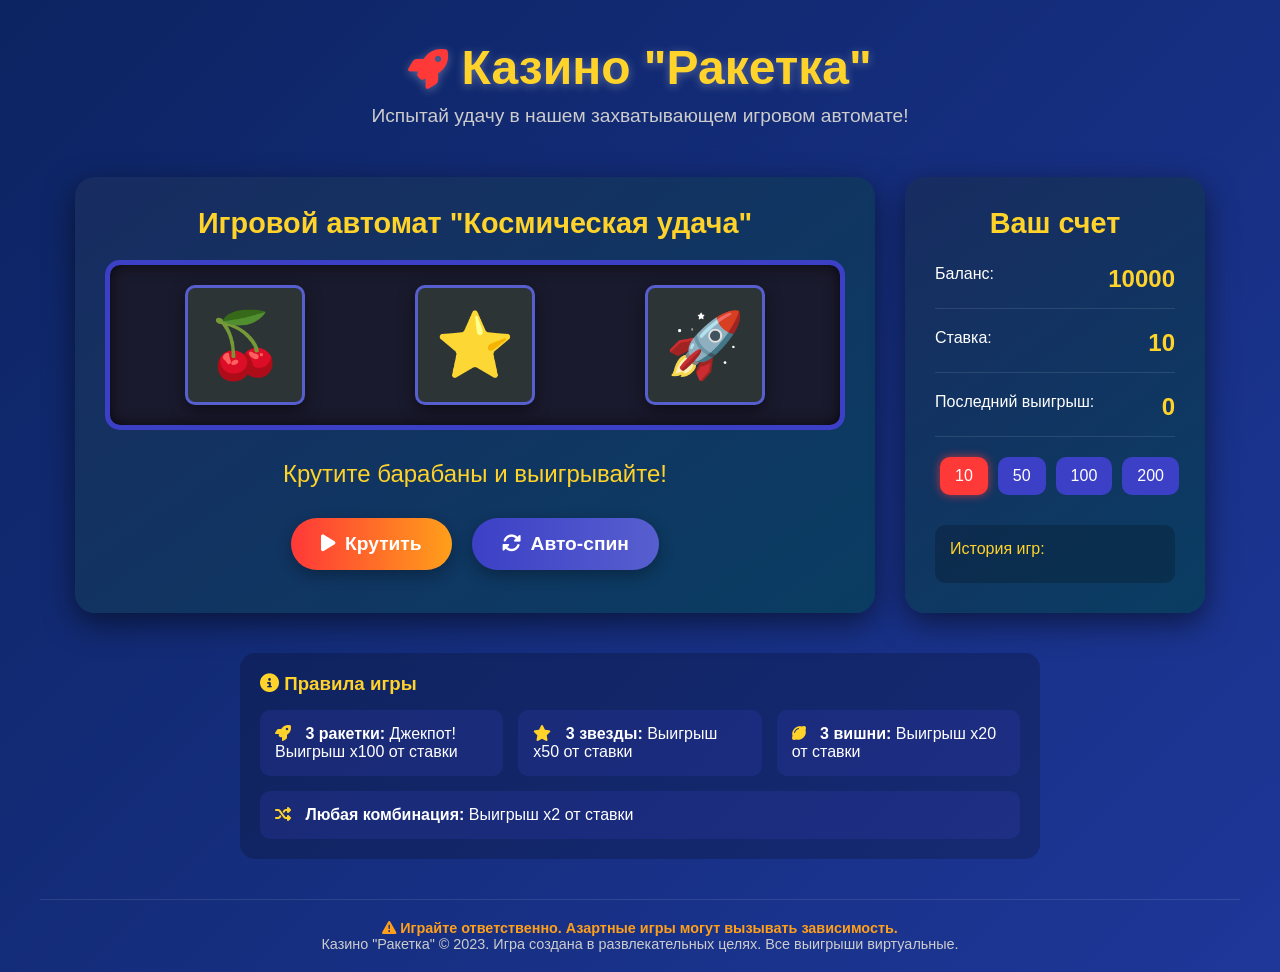
==== commit 725a4e24: "Update and rename deepsik.html to index.html" ====
--- a/index.html
+++ b/index.html
@@ -3,1618 +3,673 @@
 <head>
     <meta charset="UTF-8">
     <meta name="viewport" content="width=device-width, initial-scale=1.0">
-    <title>Real Messenger | Рабочие звонки и чат</title>
+    <title>Казино "Ракетка" - Игровой автомат</title>
     <link rel="stylesheet" href="https://cdnjs.cloudflare.com/ajax/libs/font-awesome/6.4.0/css/all.min.css">
     <style>
-        :root {
-            --primary: #6d72f5;
-            --primary-dark: #575cd6;
-            --secondary: #2dd4bf;
-            --danger: #ef4444;
-            --success: #10b981;
-            --bg: #0a0a0f;
-            --surface: #151520;
-            --surface-light: #1e1e2d;
-            --text: #ffffff;
-            --text-muted: #a0a0c0;
-            --border: #2a2a3d;
-            --radius: 12px;
-            --shadow: 0 4px 12px rgba(0, 0, 0, 0.4);
-        }
-
         * {
             margin: 0;
             padding: 0;
             box-sizing: border-box;
-            -webkit-tap-highlight-color: transparent;
-        }
-
+            font-family: 'Segoe UI', Tahoma, Geneva, Verdana, sans-serif;
+        }
+        
         body {
-            font-family: -apple-system, BlinkMacSystemFont, 'Segoe UI', Roboto, sans-serif;
-            background: var(--bg);
-            color: var(--text);
-            line-height: 1.4;
-            height: 100vh;
+            background: linear-gradient(135deg, #0c2461, #1e3799);
+            color: #fff;
+            min-height: 100vh;
+            padding: 20px;
+        }
+        
+        .container {
+            max-width: 1200px;
+            margin: 0 auto;
+        }
+        
+        header {
+            text-align: center;
+            padding: 20px 0 30px;
+        }
+        
+        h1 {
+            font-size: 3rem;
+            margin-bottom: 10px;
+            text-shadow: 0 2px 10px rgba(255, 255, 255, 0.3);
+            color: #ffd32a;
+        }
+        
+        .logo {
+            font-size: 2.5rem;
+            color: #ff3838;
+            display: inline-block;
+            animation: pulse 2s infinite;
+        }
+        
+        @keyframes pulse {
+            0% { transform: scale(1); }
+            50% { transform: scale(1.1); }
+            100% { transform: scale(1); }
+        }
+        
+        .subtitle {
+            font-size: 1.2rem;
+            color: #ccc;
+            margin-bottom: 20px;
+        }
+        
+        .game-area {
+            display: flex;
+            flex-wrap: wrap;
+            justify-content: center;
+            gap: 30px;
+            margin-bottom: 30px;
+        }
+        
+        .slot-machine {
+            background: linear-gradient(145deg, #182C61, #0a3d62);
+            border-radius: 20px;
+            padding: 30px;
+            box-shadow: 0 10px 30px rgba(0, 0, 0, 0.5);
+            flex: 1;
+            min-width: 300px;
+            max-width: 800px;
+        }
+        
+        .slot-title {
+            text-align: center;
+            margin-bottom: 20px;
+            font-size: 1.8rem;
+            color: #ffd32a;
+        }
+        
+        .slot-display {
+            background-color: #1a1a2e;
+            border-radius: 15px;
+            padding: 20px;
+            display: flex;
+            justify-content: space-around;
+            margin-bottom: 30px;
+            border: 5px solid #3c40c6;
+            box-shadow: inset 0 0 15px rgba(0, 0, 0, 0.7);
+        }
+        
+        .reel {
+            width: 120px;
+            height: 120px;
+            background-color: #2d3436;
+            border-radius: 10px;
+            display: flex;
+            justify-content: center;
+            align-items: center;
+            font-size: 4rem;
+            box-shadow: 0 5px 15px rgba(0, 0, 0, 0.5);
             overflow: hidden;
-        }
-
-        .app-container {
-            height: 100vh;
-            display: flex;
-            flex-direction: column;
-        }
-
-        /* Auth Screen */
-        .auth-screen {
-            background: linear-gradient(135deg, var(--bg) 0%, #151525 100%);
-            padding: 20px;
-            display: flex;
-            flex-direction: column;
+            position: relative;
+            border: 3px solid #575fcf;
+        }
+        
+        .reel-content {
+            position: absolute;
+            width: 100%;
+            text-align: center;
+        }
+        
+        .controls {
+            display: flex;
+            justify-content: center;
+            gap: 20px;
+            margin-top: 30px;
+        }
+        
+        .btn {
+            padding: 15px 30px;
+            font-size: 1.2rem;
+            font-weight: bold;
+            border: none;
+            border-radius: 50px;
+            cursor: pointer;
+            transition: all 0.3s ease;
+            display: flex;
             align-items: center;
-            justify-content: center;
-            height: 100%;
+            gap: 10px;
+            box-shadow: 0 5px 15px rgba(0, 0, 0, 0.3);
+        }
+        
+        .spin-btn {
+            background: linear-gradient(to right, #ff3838, #ff9f1a);
+            color: white;
+        }
+        
+        .spin-btn:hover {
+            background: linear-gradient(to right, #ff9f1a, #ff3838);
+            transform: translateY(-5px);
+        }
+        
+        .spin-btn:active {
+            transform: translateY(0);
+        }
+        
+        .bet-btn {
+            background: linear-gradient(to right, #3c40c6, #575fcf);
+            color: white;
+        }
+        
+        .bet-btn:hover {
+            background: linear-gradient(to right, #575fcf, #3c40c6);
+        }
+        
+        .player-info {
+            background: linear-gradient(145deg, #182C61, #0a3d62);
+            border-radius: 20px;
+            padding: 30px;
+            box-shadow: 0 10px 30px rgba(0, 0, 0, 0.5);
+            width: 300px;
+        }
+        
+        .info-title {
             text-align: center;
-        }
-
-        .logo {
-            font-size: 3rem;
-            color: var(--primary);
+            margin-bottom: 25px;
+            font-size: 1.8rem;
+            color: #ffd32a;
+        }
+        
+        .balance, .bet, .win {
+            display: flex;
+            justify-content: space-between;
             margin-bottom: 20px;
-        }
-
-        .app-title {
-            font-size: 1.8rem;
-            font-weight: 700;
-            margin-bottom: 10px;
-        }
-
-        .app-subtitle {
-            color: var(--text-muted);
-            font-size: 1rem;
-            margin-bottom: 30px;
-        }
-
-        .login-box {
-            background: var(--surface);
-            border-radius: var(--radius);
-            padding: 20px;
-            width: 100%;
-            max-width: 400px;
-            box-shadow: var(--shadow);
-        }
-
-        .form-group {
-            margin-bottom: 15px;
-        }
-
-        .form-label {
-            display: block;
-            text-align: left;
-            margin-bottom: 5px;
-            font-weight: 500;
-        }
-
-        .form-input {
-            width: 100%;
-            padding: 12px;
-            background: var(--surface-light);
-            border: 1px solid var(--border);
-            border-radius: 8px;
-            color: var(--text);
-            font-size: 1rem;
-        }
-
-        .btn {
-            padding: 14px;
-            border-radius: var(--radius);
-            font-size: 1rem;
-            font-weight: 600;
-            border: none;
+            padding-bottom: 15px;
+            border-bottom: 1px solid rgba(255, 255, 255, 0.1);
+        }
+        
+        .value {
+            font-weight: bold;
+            font-size: 1.5rem;
+            color: #ffd32a;
+        }
+        
+        .bet-options {
+            display: flex;
+            justify-content: space-between;
+            margin-top: 20px;
+        }
+        
+        .bet-option {
+            background-color: #3c40c6;
+            border-radius: 10px;
+            padding: 10px 15px;
             cursor: pointer;
             transition: all 0.2s;
-            width: 100%;
-            display: flex;
-            align-items: center;
-            justify-content: center;
-            gap: 8px;
-        }
-
-        .btn-primary {
-            background: var(--primary);
-            color: white;
-        }
-
-        .user-options {
-            display: flex;
-            flex-direction: column;
-            gap: 10px;
+            text-align: center;
+            flex: 1;
+            margin: 0 5px;
+        }
+        
+        .bet-option:hover {
+            background-color: #575fcf;
+            transform: scale(1.05);
+        }
+        
+        .bet-option.active {
+            background-color: #ff3838;
+            box-shadow: 0 0 10px rgba(255, 56, 56, 0.7);
+        }
+        
+        .history {
+            margin-top: 30px;
+            padding: 15px;
+            background-color: rgba(0, 0, 0, 0.2);
+            border-radius: 10px;
+            max-height: 150px;
+            overflow-y: auto;
+        }
+        
+        .history-title {
+            margin-bottom: 10px;
+            color: #ffd32a;
+        }
+        
+        .history-item {
+            padding: 5px 0;
+            border-bottom: 1px solid rgba(255, 255, 255, 0.1);
+        }
+        
+        .win-item {
+            color: #4cd137;
+        }
+        
+        .loss-item {
+            color: #e84118;
+        }
+        
+        .jackpot {
+            text-align: center;
+            color: #ffd32a;
+            font-size: 1.5rem;
             margin-top: 20px;
-        }
-
-        .user-option {
-            padding: 12px;
-            background: var(--surface-light);
-            border-radius: 8px;
-            border: 2px solid transparent;
-            cursor: pointer;
-            text-align: left;
-            display: flex;
-            align-items: center;
-            gap: 10px;
-        }
-
-        .user-option.active {
-            border-color: var(--primary);
-            background: var(--surface);
-        }
-
-        .user-avatar-small {
-            width: 40px;
-            height: 40px;
-            border-radius: 50%;
-            background: var(--primary);
-            display: flex;
-            align-items: center;
-            justify-content: center;
-            color: white;
-            font-weight: 600;
-        }
-
-        /* Main Screen */
-        .main-screen {
-            display: none;
-            flex-direction: column;
-            height: 100%;
-        }
-
-        .main-screen.active {
-            display: flex;
-        }
-
-        /* Header */
-        .header {
-            background: var(--surface);
-            padding: 15px 20px;
+            animation: glow 1.5s infinite alternate;
+        }
+        
+        @keyframes glow {
+            from { text-shadow: 0 0 5px #ffd32a; }
+            to { text-shadow: 0 0 20px #ffd32a, 0 0 30px #ff9f1a; }
+        }
+        
+        .help {
+            margin-top: 40px;
+            background: rgba(0, 0, 0, 0.2);
+            padding: 20px;
+            border-radius: 15px;
+            max-width: 800px;
+            margin-left: auto;
+            margin-right: auto;
+        }
+        
+        .help h3 {
+            color: #ffd32a;
+            margin-bottom: 15px;
+        }
+        
+        .rules {
             display: flex;
             justify-content: space-between;
-            align-items: center;
-            border-bottom: 1px solid var(--border);
-        }
-
-        .user-info {
-            display: flex;
-            align-items: center;
-            gap: 10px;
-        }
-
-        .user-avatar {
-            width: 40px;
-            height: 40px;
-            border-radius: 50%;
-            background: var(--primary);
-            display: flex;
-            align-items: center;
-            justify-content: center;
-            color: white;
-            font-weight: 600;
-        }
-
-        .user-details .name {
-            font-weight: 600;
-            font-size: 1rem;
-        }
-
-        .user-details .status {
-            font-size: 0.8rem;
-            color: var(--text-muted);
-        }
-
-        .header-actions {
-            display: flex;
-            gap: 10px;
-        }
-
-        .icon-btn {
-            width: 36px;
-            height: 36px;
-            border-radius: 50%;
-            background: var(--surface-light);
-            display: flex;
-            align-items: center;
-            justify-content: center;
-            cursor: pointer;
-        }
-
-        /* Contacts */
-        .contacts {
+            flex-wrap: wrap;
+            gap: 15px;
+        }
+        
+        .rule {
             flex: 1;
-            overflow-y: auto;
-            padding: 0;
-        }
-
-        .contact {
-            display: flex;
-            align-items: center;
-            gap: 15px;
-            padding: 15px 20px;
-            border-bottom: 1px solid var(--border);
-            cursor: pointer;
-        }
-
-        .contact:hover {
-            background: var(--surface);
-        }
-
-        .contact.active {
-            background: var(--surface);
-            border-left: 3px solid var(--primary);
-        }
-
-        .contact-avatar {
-            width: 45px;
-            height: 45px;
-            border-radius: 50%;
-            background: var(--primary);
-            display: flex;
-            align-items: center;
-            justify-content: center;
-            color: white;
-            font-weight: 600;
-            position: relative;
-        }
-
-        .contact-status {
-            position: absolute;
-            bottom: 2px;
-            right: 2px;
-            width: 10px;
-            height: 10px;
-            border-radius: 50%;
-            background: var(--success);
-            border: 2px solid var(--surface);
-        }
-
-        .contact-status.offline {
-            background: var(--text-muted);
-        }
-
-        .contact-details {
-            flex: 1;
-        }
-
-        .contact-name {
-            font-weight: 600;
-            margin-bottom: 3px;
-        }
-
-        .contact-last-msg {
-            font-size: 0.85rem;
-            color: var(--text-muted);
-            white-space: nowrap;
-            overflow: hidden;
-            text-overflow: ellipsis;
-            max-width: 200px;
-        }
-
-        /* Chat Screen */
-        .chat-screen {
-            position: fixed;
-            top: 0;
-            left: 0;
-            width: 100%;
-            height: 100%;
-            background: var(--bg);
-            display: none;
-            flex-direction: column;
-            z-index: 1000;
-        }
-
-        .chat-screen.active {
-            display: flex;
-        }
-
-        .chat-header {
-            background: var(--surface);
-            padding: 15px 20px;
-            display: flex;
-            align-items: center;
-            gap: 15px;
-            border-bottom: 1px solid var(--border);
-        }
-
-        .back-btn {
-            width: 36px;
-            height: 36px;
-            border-radius: 50%;
-            background: var(--surface-light);
-            display: flex;
-            align-items: center;
-            justify-content: center;
-            cursor: pointer;
-        }
-
-        .chat-messages {
-            flex: 1;
-            overflow-y: auto;
-            padding: 20px;
-            display: flex;
-            flex-direction: column;
-            gap: 10px;
-        }
-
-        .message {
-            max-width: 80%;
-            padding: 10px;
-            border-radius: 15px;
-            position: relative;
-            animation: fadeIn 0.3s;
-        }
-
-        @keyframes fadeIn {
-            from { opacity: 0; transform: translateY(10px); }
-            to { opacity: 1; transform: translateY(0); }
-        }
-
-        .message.received {
-            background: var(--surface);
-            align-self: flex-start;
-            border-bottom-left-radius: 5px;
-        }
-
-        .message.sent {
-            background: var(--primary);
-            color: white;
-            align-self: flex-end;
-            border-bottom-right-radius: 5px;
-        }
-
-        .message-text {
-            word-wrap: break-word;
-        }
-
-        .message-time {
-            font-size: 0.7rem;
-            opacity: 0.7;
-            text-align: right;
-            margin-top: 5px;
-        }
-
-        .chat-input-area {
-            padding: 15px 20px;
-            background: var(--surface);
-            border-top: 1px solid var(--border);
-            display: flex;
-            gap: 10px;
-            align-items: center;
-        }
-
-        .message-input {
-            flex: 1;
-            padding: 12px 15px;
-            background: var(--surface-light);
-            border: 1px solid var(--border);
-            border-radius: 20px;
-            color: var(--text);
-            font-size: 1rem;
-            resize: none;
-            max-height: 100px;
-            min-height: 40px;
-        }
-
-        .send-btn {
-            width: 40px;
-            height: 40px;
-            border-radius: 50%;
-            background: var(--primary);
-            color: white;
-            border: none;
-            cursor: pointer;
-            display: flex;
-            align-items: center;
-            justify-content: center;
-        }
-
-        /* Call Screen */
-        .call-screen {
-            position: fixed;
-            top: 0;
-            left: 0;
-            width: 100%;
-            height: 100%;
-            background: #000;
-            display: none;
-            flex-direction: column;
-            z-index: 2000;
-        }
-
-        .call-screen.active {
-            display: flex;
-        }
-
-        .call-header {
-            background: rgba(0, 0, 0, 0.7);
-            padding: 20px;
-            color: white;
-            display: flex;
-            justify-content: space-between;
-            align-items: center;
-        }
-
-        .call-info {
-            display: flex;
-            align-items: center;
-            gap: 15px;
-        }
-
-        .call-status {
-            font-size: 1rem;
-        }
-
-        .call-timer {
-            font-family: monospace;
-            font-size: 1.2rem;
-            font-weight: 600;
-        }
-
-        .video-container {
-            flex: 1;
-            position: relative;
-            background: #000;
-        }
-
-        .remote-video {
-            width: 100%;
-            height: 100%;
-            object-fit: cover;
-            background: var(--surface);
-        }
-
-        .local-video {
-            position: absolute;
-            bottom: 20px;
-            right: 20px;
-            width: 100px;
-            height: 150px;
+            min-width: 200px;
+            background: rgba(60, 64, 198, 0.2);
+            padding: 15px;
             border-radius: 10px;
-            border: 2px solid white;
-            object-fit: cover;
-            background: var(--surface);
-        }
-
-        .call-controls {
-            padding: 20px;
-            background: rgba(0, 0, 0, 0.7);
-            display: flex;
-            justify-content: center;
-            gap: 20px;
-        }
-
-        .call-btn {
-            width: 50px;
-            height: 50px;
-            border-radius: 50%;
-            background: var(--surface);
-            border: none;
-            color: white;
-            cursor: pointer;
-            display: flex;
-            align-items: center;
-            justify-content: center;
-            font-size: 1.2rem;
-        }
-
-        .call-btn.end-call {
-            background: var(--danger);
-        }
-
-        .call-btn.active {
-            background: var(--success);
-        }
-
-        /* Incoming Call */
-        .incoming-call {
-            position: fixed;
-            top: 0;
-            left: 0;
-            width: 100%;
-            height: 100%;
-            background: rgba(0, 0, 0, 0.9);
-            display: none;
-            flex-direction: column;
-            align-items: center;
-            justify-content: center;
-            z-index: 3000;
-            color: white;
+        }
+        
+        .rule i {
+            color: #ffd32a;
+            margin-right: 10px;
+        }
+        
+        footer {
             text-align: center;
-        }
-
-        .incoming-call.active {
-            display: flex;
-        }
-
-        .incoming-caller {
-            margin-bottom: 30px;
-        }
-
-        .incoming-name {
-            font-size: 1.5rem;
-            font-weight: 600;
-            margin: 10px 0;
-        }
-
-        .incoming-status {
-            font-size: 1rem;
-            opacity: 0.8;
-        }
-
-        .call-actions {
-            display: flex;
-            gap: 30px;
-        }
-
-        .accept-call, .decline-call {
-            width: 60px;
-            height: 60px;
-            border-radius: 50%;
-            display: flex;
-            align-items: center;
-            justify-content: center;
-            font-size: 1.5rem;
-            cursor: pointer;
-        }
-
-        .accept-call {
-            background: var(--success);
-        }
-
-        .decline-call {
-            background: var(--danger);
-        }
-
-        /* Notification */
-        .notification {
-            position: fixed;
-            top: 20px;
-            right: 20px;
-            background: var(--surface);
-            border: 1px solid var(--border);
-            border-radius: var(--radius);
-            padding: 15px;
-            max-width: 300px;
-            z-index: 4000;
-            animation: slideIn 0.3s, slideOut 0.3s 2.7s;
-            box-shadow: var(--shadow);
-        }
-
-        @keyframes slideIn {
-            from { transform: translateX(100%); opacity: 0; }
-            to { transform: translateX(0); opacity: 1; }
-        }
-
-        @keyframes slideOut {
-            from { transform: translateX(0); opacity: 1; }
-            to { transform: translateX(100%); opacity: 0; }
-        }
-
-        /* Loading */
-        .loading {
-            display: flex;
-            align-items: center;
-            justify-content: center;
-            height: 100%;
-            color: var(--text-muted);
-        }
-
-        .loading:before {
-            content: '';
-            width: 20px;
-            height: 20px;
-            border: 3px solid var(--border);
-            border-top-color: var(--primary);
-            border-radius: 50%;
-            animation: spin 1s linear infinite;
-            margin-right: 10px;
-        }
-
-        @keyframes spin {
-            to { transform: rotate(360deg); }
-        }
-
-        /* Empty State */
-        .empty-state {
-            text-align: center;
-            padding: 40px 20px;
-            color: var(--text-muted);
+            margin-top: 40px;
+            padding-top: 20px;
+            border-top: 1px solid rgba(255, 255, 255, 0.1);
+            color: #ccc;
+            font-size: 0.9rem;
+        }
+        
+        .warning {
+            color: #ff9f1a;
+            font-weight: bold;
+        }
+        
+        @media (max-width: 768px) {
+            .game-area {
+                flex-direction: column;
+                align-items: center;
+            }
+            
+            .player-info {
+                width: 100%;
+                max-width: 500px;
+            }
+            
+            .reel {
+                width: 90px;
+                height: 90px;
+                font-size: 3rem;
+            }
         }
     </style>
 </head>
 <body>
-    <div class="app-container">
-        <!-- Авторизация -->
-        <div class="auth-screen" id="authScreen">
-            <div class="logo">
-                <i class="fas fa-comments"></i>
+    <div class="container">
+        <header>
+            <h1><span class="logo"><i class="fas fa-rocket"></i></span> Казино "Ракетка"</h1>
+            <p class="subtitle">Испытай удачу в нашем захватывающем игровом автомате!</p>
+        </header>
+        
+        <div class="game-area">
+            <div class="slot-machine">
+                <h2 class="slot-title">Игровой автомат "Космическая удача"</h2>
+                <div class="slot-display">
+                    <div class="reel" id="reel1">
+                        <div class="reel-content">🍒</div>
+                    </div>
+                    <div class="reel" id="reel2">
+                        <div class="reel-content">⭐</div>
+                    </div>
+                    <div class="reel" id="reel3">
+                        <div class="reel-content">🚀</div>
+                    </div>
+                </div>
+                
+                <div class="jackpot" id="jackpotMessage">
+                    Крутите барабаны и выигрывайте!
+                </div>
+                
+                <div class="controls">
+                    <button class="btn spin-btn" id="spinBtn">
+                        <i class="fas fa-play"></i> Крутить
+                    </button>
+                    <button class="btn bet-btn" id="autoSpinBtn">
+                        <i class="fas fa-sync-alt"></i> Авто-спин
+                    </button>
+                </div>
             </div>
-            <h1 class="app-title">Real Messenger</h1>
-            <p class="app-subtitle">Рабочие звонки и сообщения</p>
-            
-            <div class="login-box">
-                <div class="form-group">
-                    <label class="form-label">Ваше имя</label>
-                    <input type="text" class="form-input" id="username" placeholder="Введите имя">
-                </div>
-                
-                <p style="color: var(--text-muted); font-size: 0.9rem; margin-bottom: 15px;">
-                    Выберите аккаунт:
-                </p>
-                
-                <div class="user-options" id="userOptions">
-                    <!-- Загружается динамически -->
-                </div>
-                
-                <button class="btn btn-primary" id="loginBtn" style="margin-top: 20px;">
-                    <i class="fas fa-sign-in-alt"></i> Войти
-                </button>
-                
-                <p style="color: var(--text-muted); font-size: 0.8rem; margin-top: 15px;">
-                    Для тестирования откройте две вкладки с разными аккаунтами
-                </p>
+            
+            <div class="player-info">
+                <h2 class="info-title">Ваш счет</h2>
+                
+                <div class="balance">
+                    <span>Баланс:</span>
+                    <span class="value" id="balanceValue">1000</span>
+                </div>
+                
+                <div class="bet">
+                    <span>Ставка:</span>
+                    <span class="value" id="betValue">10</span>
+                </div>
+                
+                <div class="win">
+                    <span>Последний выигрыш:</span>
+                    <span class="value" id="winValue">0</span>
+                </div>
+                
+                <div class="bet-options">
+                    <div class="bet-option active" data-bet="10">10</div>
+                    <div class="bet-option" data-bet="50">50</div>
+                    <div class="bet-option" data-bet="100">100</div>
+                    <div class="bet-option" data-bet="200">200</div>
+                </div>
+                
+                <div class="history">
+                    <div class="history-title">История игр:</div>
+                    <div id="historyList"></div>
+                </div>
             </div>
         </div>
-
-        <!-- Основной экран -->
-        <div class="main-screen" id="mainScreen">
-            <!-- Шапка -->
-            <div class="header">
-                <div class="user-info">
-                    <div class="user-avatar" id="currentUserAvatar">А</div>
-                    <div class="user-details">
-                        <div class="name" id="currentUserName">Алексей</div>
-                        <div class="status" id="currentUserStatus">В сети</div>
-                    </div>
-                </div>
-                
-                <div class="header-actions">
-                    <div class="icon-btn" id="refreshBtn">
-                        <i class="fas fa-sync-alt"></i>
-                    </div>
-                    <div class="icon-btn" id="logoutBtn">
-                        <i class="fas fa-sign-out-alt"></i>
-                    </div>
-                </div>
-            </div>
-
-            <!-- Контакты -->
-            <div class="contacts" id="contactsList">
-                <!-- Загружается динамически -->
+        
+        <div class="help">
+            <h3><i class="fas fa-info-circle"></i> Правила игры</h3>
+            <div class="rules">
+                <div class="rule">
+                    <p><i class="fas fa-rocket"></i> <strong>3 ракетки:</strong> Джекпот! Выигрыш х100 от ставки</p>
+                </div>
+                <div class="rule">
+                    <p><i class="fas fa-star"></i> <strong>3 звезды:</strong> Выигрыш х50 от ставки</p>
+                </div>
+                <div class="rule">
+                    <p><i class="fas fa-lemon"></i> <strong>3 вишни:</strong> Выигрыш х20 от ставки</p>
+                </div>
+                <div class="rule">
+                    <p><i class="fas fa-random"></i> <strong>Любая комбинация:</strong> Выигрыш х2 от ставки</p>
+                </div>
             </div>
         </div>
-
-        <!-- Экран чата -->
-        <div class="chat-screen" id="chatScreen">
-            <div class="chat-header">
-                <div class="back-btn" id="backBtn">
-                    <i class="fas fa-arrow-left"></i>
-                </div>
-                <div class="user-avatar" id="chatAvatar">М</div>
-                <div style="flex: 1;">
-                    <div class="name" id="chatName">Мария</div>
-                    <div class="status" id="chatStatus">В сети</div>
-                </div>
-                <div class="icon-btn" id="callBtn">
-                    <i class="fas fa-phone"></i>
-                </div>
-            </div>
-
-            <div class="chat-messages" id="chatMessages">
-                <!-- Сообщения загружаются динамически -->
-            </div>
-
-            <div class="chat-input-area">
-                <textarea 
-                    class="message-input" 
-                    id="messageInput"
-                    placeholder="Напишите сообщение..."
-                    rows="1"
-                ></textarea>
-                <button class="send-btn" id="sendBtn">
-                    <i class="fas fa-paper-plane"></i>
-                </button>
-            </div>
-        </div>
-
-        <!-- Экран звонка -->
-        <div class="call-screen" id="callScreen">
-            <div class="call-header">
-                <div class="call-info">
-                    <div class="user-avatar" id="callAvatar">М</div>
-                    <div>
-                        <div class="name" id="callName">Мария</div>
-                        <div class="call-status" id="callStatus">Идет звонок...</div>
-                    </div>
-                </div>
-                <div class="call-timer" id="callTimer">00:00</div>
-            </div>
-            
-            <div class="video-container">
-                <video id="remoteVideo" class="remote-video" autoplay playsinline></video>
-                <video id="localVideo" class="local-video" autoplay playsinline muted></video>
-            </div>
-            
-            <div class="call-controls">
-                <button class="call-btn" id="muteBtn">
-                    <i class="fas fa-microphone"></i>
-                </button>
-                <button class="call-btn" id="videoBtn">
-                    <i class="fas fa-video"></i>
-                </button>
-                <button class="call-btn end-call" id="endCallBtn">
-                    <i class="fas fa-phone-slash"></i>
-                </button>
-            </div>
-        </div>
-
-        <!-- Входящий звонок -->
-        <div class="incoming-call" id="incomingCall">
-            <div class="user-avatar" style="width: 80px; height: 80px; font-size: 2rem;" id="incomingAvatar">М</div>
-            <div class="incoming-caller">
-                <div class="incoming-name" id="incomingName">Мария</div>
-                <div class="incoming-status" id="incomingStatus">Входящий звонок...</div>
-            </div>
-            
-            <div class="call-actions">
-                <div class="accept-call" id="acceptCallBtn">
-                    <i class="fas fa-phone"></i>
-                </div>
-                <div class="decline-call" id="declineCallBtn">
-                    <i class="fas fa-phone-slash"></i>
-                </div>
-            </div>
-        </div>
-    </div>
-
-    <!-- Уведомление -->
-    <div class="notification" id="notification" style="display: none;">
-        <div style="display: flex; align-items: center; gap: 10px;">
-            <div class="user-avatar" style="width: 30px; height: 30px; font-size: 0.9rem;" id="notifAvatar">А</div>
-            <div>
-                <div style="font-weight: 600; font-size: 0.9rem;" id="notifTitle">Новое сообщение</div>
-                <div style="font-size: 0.8rem; color: var(--text-muted);" id="notifText">От Алексей</div>
-            </div>
-        </div>
+        
+        <footer>
+            <p class="warning"><i class="fas fa-exclamation-triangle"></i> Играйте ответственно. Азартные игры могут вызывать зависимость.</p>
+            <p>Казино "Ракетка" © 2023. Игра создана в развлекательных целях. Все выигрыши виртуальные.</p>
+        </footer>
     </div>
 
     <script>
-        // ==================== СИСТЕМА ДАННЫХ ====================
-        const STORAGE_KEY = 'realmessenger_data';
-        const CALLS_KEY = 'realmessenger_calls';
-        const USERS_KEY = 'realmessenger_users';
-        
-        let currentUser = null;
-        let currentChatUser = null;
-        let messages = {};
-        let contacts = [];
-        let callData = {
-            callId: null,
-            isCaller: false,
-            callTimer: null,
-            callStartTime: null,
-            localStream: null,
-            peerConnection: null,
-            dataChannel: null,
-            isMuted: false,
-            isVideoOff: false
-        };
-        
-        // Инициализация пользователей
-        function initUsers() {
-            const users = [
-                {
-                    id: 'user1',
-                    name: 'Алексей',
-                    avatar: 'А',
-                    color: '#6d72f5',
-                    status: 'online',
-                    lastSeen: Date.now()
-                },
-                {
-                    id: 'user2',
-                    name: 'Мария',
-                    avatar: 'М',
-                    color: '#f472b6',
-                    status: 'online',
-                    lastSeen: Date.now()
-                },
-                {
-                    id: 'user3',
-                    name: 'Дмитрий',
-                    avatar: 'Д',
-                    color: '#2dd4bf',
-                    status: 'offline',
-                    lastSeen: Date.now() - 3600000
-                },
-                {
-                    id: 'user4',
-                    name: 'Елена',
-                    avatar: 'Е',
-                    color: '#f59e0b',
-                    status: 'online',
-                    lastSeen: Date.now()
-                }
-            ];
-            
-            localStorage.setItem(USERS_KEY, JSON.stringify(users));
-            return users;
-        }
-        
-        // Получение всех пользователей
-        function getAllUsers() {
-            const users = localStorage.getItem(USERS_KEY);
-            return users ? JSON.parse(users) : initUsers();
-        }
-        
-        // Обновление пользователя
-        function updateUser(userId, updates) {
-            const users = getAllUsers();
-            const index = users.findIndex(u => u.id === userId);
-            if (index !== -1) {
-                users[index] = { ...users[index], ...updates };
-                localStorage.setItem(USERS_KEY, JSON.stringify(users));
-            }
-        }
-        
-        // Загрузка данных
-        function loadData() {
-            const saved = localStorage.getItem(STORAGE_KEY);
-            if (saved) {
-                const data = JSON.parse(saved);
-                messages = data.messages || {};
-                contacts = data.contacts || getAllUsers().filter(u => u.id !== currentUser?.id);
-            } else {
-                messages = {};
-                contacts = getAllUsers().filter(u => u.id !== currentUser?.id);
-                saveData();
-            }
-        }
-        
-        // Сохранение данных
-        function saveData() {
-            const data = {
-                messages,
-                contacts,
-                lastUpdate: Date.now()
-            };
-            localStorage.setItem(STORAGE_KEY, JSON.stringify(data));
-            
-            // Триггер для других вкладок
-            window.dispatchEvent(new Event('storageUpdate'));
-        }
-        
-        // Синхронизация между вкладками
-        function setupSync() {
-            window.addEventListener('storage', (e) => {
-                if (e.key === STORAGE_KEY) {
-                    const saved = localStorage.getItem(STORAGE_KEY);
-                    if (saved) {
-                        const data = JSON.parse(saved);
-                        messages = data.messages || {};
-                        contacts = data.contacts || [];
-                        
-                        if (currentUser) {
-                            updateContacts();
-                            if (currentChatUser) {
-                                renderMessages();
-                            }
-                        }
-                    }
-                }
-                if (e.key === CALLS_KEY) {
-                    handleCallEvent();
+        // Игровые переменные
+        let balance = 10000;
+        let currentBet = 10;
+        let lastWin = 0;
+        let isSpinning = false;
+        let autoSpin = false;
+        let spinInterval;
+        let history = [];
+        
+        // Символы для барабанов
+        const symbols = ['🍒', '⭐', '🚀', '🍋', '🔔', '💎'];
+        
+        // Элементы DOM
+        const balanceElement = document.getElementById('balanceValue');
+        const betElement = document.getElementById('betValue');
+        const winElement = document.getElementById('winValue');
+        const spinBtn = document.getElementById('spinBtn');
+        const autoSpinBtn = document.getElementById('autoSpinBtn');
+        const jackpotMessage = document.getElementById('jackpotMessage');
+        const historyList = document.getElementById('historyList');
+        const reels = [
+            document.getElementById('reel1'),
+            document.getElementById('reel2'),
+            document.getElementById('reel3')
+        ];
+        
+        // Функция обновления интерфейса
+        function updateUI() {
+            balanceElement.textContent = balance;
+            betElement.textContent = currentBet;
+            winElement.textContent = lastWin;
+            
+            // Обновление активной ставки
+            document.querySelectorAll('.bet-option').forEach(option => {
+                if (parseInt(option.dataset.bet) === currentBet) {
+                    option.classList.add('active');
+                } else {
+                    option.classList.remove('active');
                 }
             });
-            
-            window.addEventListener('storageUpdate', () => {
-                loadData();
-                if (currentUser) {
-                    updateContacts();
-                    if (currentChatUser) {
-                        renderMessages();
+        }
+        
+        // Функция вращения барабана
+        function spinReel(reelElement) {
+            return new Promise(resolve => {
+                let spinCount = 0;
+                const maxSpins = 20 + Math.floor(Math.random() * 10);
+                
+                const spinInterval = setInterval(() => {
+                    // Генерация случайного символа
+                    const randomSymbol = symbols[Math.floor(Math.random() * symbols.length)];
+                    reelElement.querySelector('.reel-content').textContent = randomSymbol;
+                    
+                    spinCount++;
+                    if (spinCount >= maxSpins) {
+                        clearInterval(spinInterval);
+                        resolve();
                     }
+                }, 50);
+            });
+        }
+        
+        // Функция определения выигрыша
+        function calculateWin(symbols) {
+            const [s1, s2, s3] = symbols;
+            
+            // Проверка на джекпот (3 ракетки)
+            if (s1 === '🚀' && s2 === '🚀' && s3 === '🚀') {
+                return {multiplier: 100, message: "ДЖЕКПОТ! 3 РАКЕТКИ!"};
+            }
+            
+            // Проверка на 3 звезды
+            if (s1 === '⭐' && s2 === '⭐' && s3 === '⭐') {
+                return {multiplier: 50, message: "Отлично! 3 звезды!"};
+            }
+            
+            // Проверка на 3 вишни
+            if (s1 === '🍒' && s2 === '🍒' && s3 === '🍒') {
+                return {multiplier: 20, message: "Отличная комбинация! 3 вишни!"};
+            }
+            
+            // Проверка на любые 3 одинаковых символа
+            if (s1 === s2 && s2 === s3) {
+                return {multiplier: 10, message: "3 одинаковых символа!"};
+            }
+            
+            // Проверка на 2 одинаковых символа
+            if (s1 === s2 || s2 === s3 || s1 === s3) {
+                return {multiplier: 2, message: "2 одинаковых символа!"};
+            }
+            
+            // Проигрыш
+            return {multiplier: 0, message: "Попробуйте еще раз!"};
+        }
+        
+        // Основная функция вращения
+        async function spin() {
+            if (isSpinning) return;
+            
+            // Проверка баланса
+            if (balance < currentBet) {
+                jackpotMessage.textContent = "Недостаточно средств на балансе!";
+                jackpotMessage.style.color = "#ff3838";
+                return;
+            }
+            
+            isSpinning = true;
+            balance -= currentBet;
+            updateUI();
+            
+            // Вращение каждого барабана с небольшой задержкой между ними
+            const finalSymbols = [];
+            
+            for (let i = 0; i < reels.length; i++) {
+                await spinReel(reels[i]);
+                
+                // Определение финального символа для барабана
+                const randomSymbol = symbols[Math.floor(Math.random() * symbols.length)];
+                reels[i].querySelector('.reel-content').textContent = randomSymbol;
+                finalSymbols.push(randomSymbol);
+                
+                // Небольшая пауза между барабанами
+                await new Promise(resolve => setTimeout(resolve, 200));
+            }
+            
+            // Расчет выигрыша
+            const winResult = calculateWin(finalSymbols);
+            const winAmount = currentBet * winResult.multiplier;
+            
+            if (winAmount > 0) {
+                balance += winAmount;
+                lastWin = winAmount;
+                jackpotMessage.textContent = winResult.message + ` Вы выиграли ${winAmount}!`;
+                jackpotMessage.style.color = "#4cd137";
+                
+                // Анимация выигрыша
+                jackpotMessage.style.animation = 'glow 0.5s infinite alternate';
+                setTimeout(() => {
+                    jackpotMessage.style.animation = 'glow 1.5s infinite alternate';
+                }, 2000);
+            } else {
+                lastWin = 0;
+                jackpotMessage.textContent = winResult.message;
+                jackpotMessage.style.color = "#ff9f1a";
+            }
+            
+            // Добавление в историю
+            const historyItem = {
+                symbols: [...finalSymbols],
+                win: winAmount,
+                bet: currentBet,
+                time: new Date().toLocaleTimeString()
+            };
+            
+            history.unshift(historyItem);
+            if (history.length > 5) history.pop();
+            
+            // Обновление истории на экране
+            updateHistory();
+            
+            // Обновление интерфейса
+            updateUI();
+            isSpinning = false;
+            
+            // Если включен автоспин, запускаем следующий спин
+            if (autoSpin && balance >= currentBet) {
+                setTimeout(spin, 1000);
+            } else if (autoSpin && balance < currentBet) {
+                toggleAutoSpin();
+                jackpotMessage.textContent = "Автоспин остановлен: недостаточно средств!";
+                jackpotMessage.style.color = "#ff3838";
+            }
+        }
+        
+        // Функция обновления истории
+        function updateHistory() {
+            historyList.innerHTML = '';
+            
+            history.forEach(item => {
+                const historyElement = document.createElement('div');
+                historyElement.className = `history-item ${item.win > 0 ? 'win-item' : 'loss-item'}`;
+                historyElement.textContent = `${item.time} - ${item.symbols.join(' ')} - ${item.win > 0 ? '+' + item.win : 'Проигрыш'}`;
+                historyList.appendChild(historyElement);
+            });
+        }
+        
+        // Функция переключения автоспина
+        function toggleAutoSpin() {
+            autoSpin = !autoSpin;
+            
+            if (autoSpin) {
+                autoSpinBtn.innerHTML = '<i class="fas fa-stop"></i> Стоп автоспин';
+                autoSpinBtn.style.background = 'linear-gradient(to right, #e84118, #ff3838)';
+                
+                // Запуск спина, если не вращается в данный момент
+                if (!isSpinning) {
+                    spin();
+                }
+            } else {
+                autoSpinBtn.innerHTML = '<i class="fas fa-sync-alt"></i> Авто-спин';
+                autoSpinBtn.style.background = 'linear-gradient(to right, #3c40c6, #575fcf)';
+            }
+        }
+        
+        // Инициализация игры
+        function initGame() {
+            updateUI();
+            updateHistory();
+            
+            // Обработчик кнопки "Крутить"
+            spinBtn.addEventListener('click', spin);
+            
+            // Обработчик кнопки "Автоспин"
+            autoSpinBtn.addEventListener('click', toggleAutoSpin);
+            
+            // Обработчики выбора ставки
+            document.querySelectorAll('.bet-option').forEach(option => {
+                option.addEventListener('click', function() {
+                    if (isSpinning) return;
+                    
+                    currentBet = parseInt(this.dataset.bet);
+                    updateUI();
+                });
+            });
+            
+            // Добавление анимации к барабанам при загрузке
+            setTimeout(() => {
+                reels.forEach(reel => {
+                    reel.style.transform = 'scale(1.1)';
+                    reel.style.transition = 'transform 0.3s';
+                });
+                
+                setTimeout(() => {
+                    reels.forEach(reel => {
+                        reel.style.transform = 'scale(1)';
+                    });
+                }, 300);
+            }, 500);
+        }
+        
+        // Запуск игры при загрузке страницы
+        window.addEventListener('DOMContentLoaded', initGame);
+        
+        // Добавление эффектов при наведении на барабаны
+        reels.forEach(reel => {
+            reel.addEventListener('mouseenter', function() {
+                if (!isSpinning) {
+                    this.style.boxShadow = '0 0 20px #ffd32a';
                 }
             });
             
-            // Периодическая синхронизация
-            setInterval(() => {
-                if (currentUser) {
-                    updateUserStatus();
-                }
-            }, 5000);
-        }
-        
-        // ==================== АВТОРИЗАЦИЯ ====================
-        function initAuth() {
-            const users = getAllUsers();
-            const container = document.getElementById('userOptions');
-            container.innerHTML = '';
-            
-            users.forEach(user => {
-                const div = document.createElement('div');
-                div.className = 'user-option';
-                div.dataset.userId = user.id;
-                
-                div.innerHTML = `
-                    <div class="user-avatar-small" style="background: ${user.color}">
-                        ${user.avatar}
-                    </div>
-                    <div>
-                        <div style="font-weight: 600;">${user.name}</div>
-                        <div style="font-size: 0.8rem; color: var(--text-muted);">${user.id}</div>
-                    </div>
-                `;
-                
-                div.addEventListener('click', function() {
-                    document.querySelectorAll('.user-option').forEach(o => o.classList.remove('active'));
-                    this.classList.add('active');
-                    document.getElementById('username').value = user.name;
-                });
-                
-                container.appendChild(div);
+            reel.addEventListener('mouseleave', function() {
+                this.style.boxShadow = '0 5px 15px rgba(0, 0, 0, 0.5)';
             });
-            
-            // Выбрать первого пользователя по умолчанию
-            const firstOption = document.querySelector('.user-option');
-            if (firstOption) {
-                firstOption.click();
-            }
-        }
-        
-        function login() {
-            const selected = document.querySelector('.user-option.active');
-            if (!selected) {
-                showNotification('Выберите аккаунт', 'error');
-                return;
-            }
-            
-            const username = document.getElementById('username').value.trim();
-            const userId = selected.dataset.userId;
-            const users = getAllUsers();
-            const user = users.find(u => u.id === userId);
-            
-            if (!user) {
-                showNotification('Ошибка выбора пользователя', 'error');
-                return;
-            }
-            
-            currentUser = {
-                ...user,
-                name: username || user.name,
-                lastSeen: Date.now(),
-                status: 'online'
-            };
-            
-            updateUser(currentUser.id, {
-                name: currentUser.name,
-                lastSeen: Date.now(),
-                status: 'online'
-            });
-            
-            localStorage.setItem('current_user', JSON.stringify(currentUser));
-            
-            loadData();
-            showMainScreen();
-            showNotification(`Добро пожаловать, ${currentUser.name}!`);
-        }
-        
-        function logout() {
-            if (currentUser) {
-                updateUser(currentUser.id, { status: 'offline' });
-            }
-            
-            localStorage.removeItem('current_user');
-            currentUser = null;
-            currentChatUser = null;
-            
-            document.getElementById('mainScreen').classList.remove('active');
-            document.getElementById('authScreen').style.display = 'flex';
-            document.getElementById('chatScreen').classList.remove('active');
-            
-            showNotification('Вы вышли из системы');
-        }
-        
-        function showMainScreen() {
-            document.getElementById('authScreen').style.display = 'none';
-            document.getElementById('mainScreen').classList.add('active');
-            
-            document.getElementById('currentUserAvatar').textContent = currentUser.avatar;
-            document.getElementById('currentUserAvatar').style.background = currentUser.color;
-            document.getElementById('currentUserName').textContent = currentUser.name;
-            document.getElementById('currentUserStatus').textContent = 'В сети';
-            
-            updateContacts();
-        }
-        
-        // ==================== КОНТАКТЫ И ЧАТ ====================
-        function updateContacts() {
-            const container = document.getElementById('contactsList');
-            const otherUsers = getAllUsers().filter(u => u.id !== currentUser.id);
-            
-            if (otherUsers.length === 0) {
-                container.innerHTML = '<div class="empty-state"><i class="fas fa-user-friends" style="font-size: 2rem; margin-bottom: 10px;"></i><p>Нет контактов</p></div>';
-                return;
-            }
-            
-            container.innerHTML = '';
-            
-            otherUsers.forEach(user => {
-                const chatId = getChatId(currentUser.id, user.id);
-                const chatMessages = messages[chatId] || [];
-                const lastMessage = chatMessages[chatMessages.length - 1];
-                const unreadCount = chatMessages.filter(m => 
-                    m.senderId === user.id && !m.read
-                ).length;
-                
-                const div = document.createElement('div');
-                div.className = `contact ${currentChatUser?.id === user.id ? 'active' : ''}`;
-                div.dataset.userId = user.id;
-                
-                const lastMsgText = lastMessage ? 
-                    (lastMessage.senderId === currentUser.id ? `Вы: ${lastMessage.text}` : lastMessage.text) : 
-                    'Нет сообщений';
-                
-                div.innerHTML = `
-                    <div class="contact-avatar" style="background: ${user.color}">
-                        ${user.avatar}
-                        <div class="contact-status ${user.status === 'online' ? '' : 'offline'}"></div>
-                    </div>
-                    <div class="contact-details">
-                        <div style="display: flex; justify-content: space-between;">
-                            <div class="contact-name">${user.name}</div>
-                            ${lastMessage ? `<div style="font-size: 0.7rem; color: var(--text-muted);">${formatTime(lastMessage.timestamp)}</div>` : ''}
-                        </div>
-                        <div class="contact-last-msg">${lastMsgText}</div>
-                    </div>
-                    ${unreadCount > 0 ? `<div style="background: var(--primary); color: white; font-size: 0.7rem; padding: 2px 6px; border-radius: 10px;">${unreadCount}</div>` : ''}
-                `;
-                
-                div.addEventListener('click', () => openChat(user));
-                container.appendChild(div);
-            });
-        }
-        
-        function openChat(user) {
-            currentChatUser = user;
-            
-            document.getElementById('chatAvatar').textContent = user.avatar;
-            document.getElementById('chatAvatar').style.background = user.color;
-            document.getElementById('chatName').textContent = user.name;
-            document.getElementById('chatStatus').textContent = user.status === 'online' ? 'В сети' : 'Не в сети';
-            
-            document.getElementById('chatScreen').classList.add('active');
-            document.getElementById('messageInput').focus();
-            
-            markMessagesAsRead();
-            renderMessages();
-            updateContacts();
-        }
-        
-        function renderMessages() {
-            if (!currentChatUser) return;
-            
-            const container = document.getElementById('chatMessages');
-            const chatId = getChatId(currentUser.id, currentChatUser.id);
-            const chatMessages = messages[chatId] || [];
-            
-            container.innerHTML = '';
-            
-            if (chatMessages.length === 0) {
-                container.innerHTML = '<div class="empty-state"><i class="fas fa-comments" style="font-size: 2rem; margin-bottom: 10px;"></i><p>Начните общение</p></div>';
-                return;
-            }
-            
-            chatMessages.forEach(msg => {
-                const div = document.createElement('div');
-                div.className = `message ${msg.senderId === currentUser.id ? 'sent' : 'received'}`;
-                
-                const time = formatTime(msg.timestamp);
-                
-                div.innerHTML = `
-                    <div class="message-text">${escapeHtml(msg.text)}</div>
-                    <div class="message-time">${time}</div>
-                `;
-                
-                container.appendChild(div);
-            });
-            
-            setTimeout(() => {
-                container.scrollTop = container.scrollHeight;
-            }, 100);
-        }
-        
-        function sendMessage() {
-            if (!currentChatUser) return;
-            
-            const input = document.getElementById('messageInput');
-            const text = input.value.trim();
-            
-            if (!text) return;
-            
-            const chatId = getChatId(currentUser.id, currentChatUser.id);
-            const message = {
-                id: 'msg_' + Date.now(),
-                senderId: currentUser.id,
-                text: text,
-                timestamp: Date.now(),
-                read: false
-            };
-            
-            if (!messages[chatId]) {
-                messages[chatId] = [];
-            }
-            
-            messages[chatId].push(message);
-            saveData();
-            
-            input.value = '';
-            input.style.height = 'auto';
-            
-            renderMessages();
-            updateContacts();
-            
-            // Эмуляция ответа
-            if (currentChatUser.status === 'online' && Math.random() > 0.5) {
-                setTimeout(() => {
-                    const responses = [
-                        'Привет!',
-                        'Как дела?',
-                        'Интересно!',
-                        'Согласен',
-                        'Давай обсудим',
-                        'Хорошо! 👍'
-                    ];
-                    
-                    const response = responses[Math.floor(Math.random() * responses.length)];
-                    
-                    const reply = {
-                        id: 'msg_' + Date.now(),
-                        senderId: currentChatUser.id,
-                        text: response,
-                        timestamp: Date.now(),
-                        read: false
-                    };
-                    
-                    messages[chatId].push(reply);
-                    saveData();
-                    
-                    if (!document.getElementById('chatScreen').classList.contains('active')) {
-                        showMessageNotification(currentChatUser.name, response, currentChatUser.avatar);
-                    }
-                    
-                    renderMessages();
-                    updateContacts();
-                }, 1000 + Math.random() * 2000);
-            }
-        }
-        
-        function markMessagesAsRead() {
-            if (!currentChatUser) return;
-            
-            const chatId = getChatId(currentUser.id, currentChatUser.id);
-            const chatMessages = messages[chatId] || [];
-            
-            chatMessages.forEach(msg => {
-                if (msg.senderId === currentChatUser.id) {
-                    msg.read = true;
-                }
-            });
-            
-            saveData();
-        }
-        
-        // ==================== ЗВОНКИ ====================
-        function startCall() {
-            if (!currentChatUser) return;
-            
-            callData.isCaller = true;
-            callData.callId = 'call_' + Date.now() + '_' + Math.random().toString(36).substr(2, 9);
-            
-            // Запускаем звонок
-            initiateCall();
-            
-            // Показываем экран звонка
-            showCallScreen();
-            
-            // Отправляем событие звонка
-            const callEvent = {
-                type: 'incoming',
-                callId: callData.callId,
-                from: currentUser.id,
-                to: currentChatUser.id,
-                timestamp: Date.now()
-            };
-            
-            localStorage.setItem(CALLS_KEY, JSON.stringify(callEvent));
-            setTimeout(() => localStorage.removeItem(CALLS_KEY), 100);
-        }
-        
-        function initiateCall() {
-            // Получаем доступ к камере и микрофону
-            navigator.mediaDevices.getUserMedia({
-                video: true,
-                audio: true
-            }).then(stream => {
-                callData.localStream = stream;
-                
-                // Показываем локальное видео
-                const localVideo = document.getElementById('localVideo');
-                localVideo.srcObject = stream;
-                
-                // Создаем WebRTC соединение
-                setupWebRTC();
-                
-                // Запускаем таймер
-                startCallTimer();
-                
-                document.getElementById('callStatus').textContent = 'Звонок...';
-                
-            }).catch(err => {
-                console.error('Ошибка доступа к медиа:', err);
-                showNotification('Не удалось получить доступ к камере/микрофону', 'error');
-                endCall();
-            });
-        }
-        
-        function setupWebRTC() {
-            // Эмуляция WebRTC соединения
-            // В реальном приложении здесь был бы обмен SDP/ICE кандидатами через сервер
-            
-            callData.peerConnection = new RTCPeerConnection({
-                iceServers: [{ urls: 'stun:stun.l.google.com:19302' }]
-            });
-            
-            // Добавляем локальный поток
-            callData.localStream.getTracks().forEach(track => {
-                callData.peerConnection.addTrack(track, callData.localStream);
-            });
-            
-            // Создаем DataChannel для обмена сообщениями
-            callData.dataChannel = callData.peerConnection.createDataChannel('chat');
-            callData.dataChannel.onmessage = handleDataMessage;
-            
-            // Генерируем offer
-            callData.peerConnection.createOffer()
-                .then(offer => callData.peerConnection.setLocalDescription(offer))
-                .then(() => {
-                    // В реальном приложении здесь offer отправлялся бы другому пользователю
-                    console.log('Offer создан');
-                })
-                .catch(err => console.error('Ошибка создания offer:', err));
-        }
-        
-        function showCallScreen() {
-            document.getElementById('callAvatar').textContent = currentChatUser.avatar;
-            document.getElementById('callAvatar').style.background = currentChatUser.color;
-            document.getElementById('callName').textContent = currentChatUser.name;
-            document.getElementById('callStatus').textContent = callData.isCaller ? 'Звонок...' : 'Входящий звонок...';
-            
-            document.getElementById('callScreen').classList.add('active');
-        }
-        
-        function startCallTimer() {
-            callData.callStartTime = Date.now();
-            callData.callTimer = setInterval(updateCallTimer, 1000);
-        }
-        
-        function updateCallTimer() {
-            if (!callData.callStartTime) return;
-            
-            const elapsed = Math.floor((Date.now() - callData.callStartTime) / 1000);
-            const minutes = Math.floor(elapsed / 60).toString().padStart(2, '0');
-            const seconds = (elapsed % 60).toString().padStart(2, '0');
-            
-            document.getElementById('callTimer').textContent = `${minutes}:${seconds}`;
-        }
-        
-        function endCall() {
-            // Останавливаем таймер
-            if (callData.callTimer) {
-                clearInterval(callData.callTimer);
-                callData.callTimer = null;
-            }
-            
-            // Останавливаем медиапотоки
-            if (callData.localStream) {
-                callData.localStream.getTracks().forEach(track => track.stop());
-                callData.localStream = null;
-            }
-            
-            // Закрываем соединение
-            if (callData.peerConnection) {
-                callData.peerConnection.close();
-                callData.peerConnection = null;
-            }
-            
-            // Скрываем экраны
-            document.getElementById('callScreen').classList.remove('active');
-            document.getElementById('incomingCall').classList.remove('active');
-            
-            // Сбрасываем данные
-            callData = {
-                callId: null,
-                isCaller: false,
-                callTimer: null,
-                callStartTime: null,
-                localStream: null,
-                peerConnection: null,
-                dataChannel: null,
-                isMuted: false,
-                isVideoOff: false
-            };
-            
-            showNotification('Звонок завершен');
-        }
-        
-        function handleCallEvent() {
-            const callEventStr = localStorage.getItem(CALLS_KEY);
-            if (!callEventStr) return;
-            
-            const callEvent = JSON.parse(callEventStr);
-            
-            // Если звонок адресован текущему пользователю
-            if (callEvent.type === 'incoming' && callEvent.to === currentUser.id) {
-                showIncomingCall(callEvent);
-            }
-            
-            // Если звонок завершен
-            if (callEvent.type === 'ended') {
-                if (document.getElementById('callScreen').classList.contains('active')) {
-                    endCall();
-                }
-            }
-        }
-        
-        function showIncomingCall(callEvent) {
-            const caller = getAllUsers().find(u => u.id === callEvent.from);
-            if (!caller) return;
-            
-            // Если уже в звонке, игнорируем
-            if (document.getElementById('callScreen').classList.contains('active')) return;
-            
-            document.getElementById('incomingAvatar').textContent = caller.avatar;
-            document.getElementById('incomingAvatar').style.background = caller.color;
-            document.getElementById('incomingName').textContent = caller.name;
-            
-            document.getElementById('incomingCall').classList.add('active');
-            
-            // Автоотклонение через 30 секунд
-            setTimeout(() => {
-                if (document.getElementById('incomingCall').classList.contains('active')) {
-                    declineCall();
-                }
-            }, 30000);
-        }
-        
-        function acceptCall() {
-            const callEventStr = localStorage.getItem(CALLS_KEY);
-            if (!callEventStr) return;
-            
-            const callEvent = JSON.parse(callEventStr);
-            
-            // Находим пользователя
-            const caller = getAllUsers().find(u => u.id === callEvent.from);
-            if (!caller) return;
-            
-            currentChatUser = caller;
-            callData.isCaller = false;
-            callData.callId = callEvent.callId;
-            
-            // Скрываем входящий звонок
-            document.getElementById('incomingCall').classList.remove('active');
-            
-            // Запускаем звонок
-            initiateCall();
-            showCallScreen();
-            
-            // Отправляем событие принятия звонка
-            const acceptEvent = {
-                type: 'accepted',
-                callId: callData.callId,
-                timestamp: Date.now()
-            };
-            
-            localStorage.setItem(CALLS_KEY, JSON.stringify(acceptEvent));
-            setTimeout(() => localStorage.removeItem(CALLS_KEY), 100);
-        }
-        
-        function declineCall() {
-            document.getElementById('incomingCall').classList.remove('active');
-            
-            // Отправляем событие отклонения звонка
-            const declineEvent = {
-                type: 'declined',
-                timestamp: Date.now()
-            };
-            
-            localStorage.setItem(CALLS_KEY, JSON.stringify(declineEvent));
-            setTimeout(() => localStorage.removeItem(CALLS_KEY), 100);
-            
-            showNotification('Звонок отклонен');
-        }
-        
-        function toggleMute() {
-            if (!callData.localStream) return;
-            
-            callData.isMuted = !callData.isMuted;
-            const audioTracks = callData.localStream.getAudioTracks();
-            audioTracks.forEach(track => {
-                track.enabled = !callData.isMuted;
-            });
-            
-            const btn = document.getElementById('muteBtn');
-            btn.classList.toggle('active', callData.isMuted);
-            btn.innerHTML = callData.isMuted ? '<i class="fas fa-microphone-slash"></i>' : '<i class="fas fa-microphone"></i>';
-            
-            showNotification(callData.isMuted ? 'Микрофон выключен' : 'Микрофон включен');
-        }
-        
-        function toggleVideo() {
-            if (!callData.localStream) return;
-            
-            callData.isVideoOff = !callData.isVideoOff;
-            const videoTracks = callData.localStream.getVideoTracks();
-            videoTracks.forEach(track => {
-                track.enabled = !callData.isVideoOff;
-            });
-            
-            const localVideo = document.getElementById('localVideo');
-            localVideo.style.display = callData.isVideoOff ? 'none' : 'block';
-            
-            const btn = document.getElementById('videoBtn');
-            btn.classList.toggle('active', callData.isVideoOff);
-            btn.innerHTML = callData.isVideoOff ? '<i class="fas fa-video-slash"></i>' : '<i class="fas fa-video"></i>';
-            
-            showNotification(callData.isVideoOff ? 'Камера выключена' : 'Камера включена');
-        }
-        
-        function handleDataMessage(event) {
-            const data = JSON.parse(event.data);
-            console.log('Получено сообщение:', data);
-        }
-        
-        // ==================== ВСПОМОГАТЕЛЬНЫЕ ФУНКЦИИ ====================
-        function getChatId(user1, user2) {
-            return [user1, user2].sort().join('_');
-        }
-        
-        function formatTime(timestamp) {
-            const date = new Date(timestamp);
-            const now = new Date();
-            const diff = now - date;
-            
-            if (diff < 60000) return 'только что';
-            if (diff < 3600000) return `${Math.floor(diff / 60000)} мин назад`;
-            
-            return date.toLocaleTimeString([], { hour: '2-digit', minute: '2-digit' });
-        }
-        
-        function escapeHtml(text) {
-            return text
-                .replace(/&/g, '&amp;')
-                .replace(/</g, '&lt;')
-                .replace(/>/g, '&gt;')
-                .replace(/"/g, '&quot;')
-                .replace(/'/g, '&#039;');
-        }
-        
-        function showNotification(text, type = 'info') {
-            const notification = document.getElementById('notification');
-            const title = document.getElementById('notifTitle');
-            const textEl = document.getElementById('notifText');
-            const avatar = document.getElementById('notifAvatar');
-            
-            title.textContent = type === 'error' ? 'Ошибка' : 'Уведомление';
-            textEl.textContent = text;
-            avatar.textContent = currentUser?.avatar || '!';
-            avatar.style.background = currentUser?.color || '#6d72f5';
-            
-            notification.style.display = 'block';
-            
-            setTimeout(() => {
-                notification.style.display = 'none';
-            }, 3000);
-        }
-        
-        function showMessageNotification(senderName, message, senderAvatar) {
-            const notification = document.getElementById('notification');
-            const title = document.getElementById('notifTitle');
-            const textEl = document.getElementById('notifText');
-            const avatar = document.getElementById('notifAvatar');
-            
-            title.textContent = senderName;
-            textEl.textContent = message.length > 30 ? message.substring(0, 30) + '...' : message;
-            avatar.textContent = senderAvatar;
-            
-            notification.style.display = 'block';
-            
-            setTimeout(() => {
-                notification.style.display = 'none';
-            }, 3000);
-        }
-        
-        function updateUserStatus() {
-            if (currentUser) {
-                updateUser(currentUser.id, {
-                    lastSeen: Date.now(),
-                    status: 'online'
-                });
-            }
-        }
-        
-        // ==================== ИНИЦИАЛИЗАЦИЯ ====================
-        function init() {
-            initAuth();
-            setupSync();
-            setupEventListeners();
-            
-            // Проверяем сохраненного пользователя
-            const savedUser = localStorage.getItem('current_user');
-            if (savedUser) {
-                currentUser = JSON.parse(savedUser);
-                showMainScreen();
-            }
-        }
-        
-        function setupEventListeners() {
-            // Вход
-            document.getElementById('loginBtn').addEventListener('click', login);
-            document.getElementById('username').addEventListener('keydown', (e) => {
-                if (e.key === 'Enter') login();
-            });
-            
-            // Обновление
-            document.getElementById('refreshBtn').addEventListener('click', () => {
-                loadData();
-                updateContacts();
-                showNotification('Обновлено');
-            });
-            
-            // Выход
-            document.getElementById('logoutBtn').addEventListener('click', logout);
-            
-            // Назад из чата
-            document.getElementById('backBtn').addEventListener('click', () => {
-                document.getElementById('chatScreen').classList.remove('active');
-                currentChatUser = null;
-            });
-            
-            // Отправка сообщения
-            document.getElementById('sendBtn').addEventListener('click', sendMessage);
-            document.getElementById('messageInput').addEventListener('keydown', (e) => {
-                if (e.key === 'Enter' && !e.shiftKey) {
-                    e.preventDefault();
-                    sendMessage();
-                }
-            });
-            
-            document.getElementById('messageInput').addEventListener('input', function() {
-                this.style.height = 'auto';
-                this.style.height = Math.min(this.scrollHeight, 100) + 'px';
-            });
-            
-            // Звонок
-            document.getElementById('callBtn').addEventListener('click', startCall);
-            
-            // Управление звонком
-            document.getElementById('endCallBtn').addEventListener('click', endCall);
-            document.getElementById('muteBtn').addEventListener('click', toggleMute);
-            document.getElementById('videoBtn').addEventListener('click', toggleVideo);
-            
-            // Входящий звонок
-            document.getElementById('acceptCallBtn').addEventListener('click', acceptCall);
-            document.getElementById('declineCallBtn').addEventListener('click', declineCall);
-        }
-        
-        // Запуск приложения
-        document.addEventListener('DOMContentLoaded', init);
+        });
     </script>
 </body>
-</html>+
+</html>
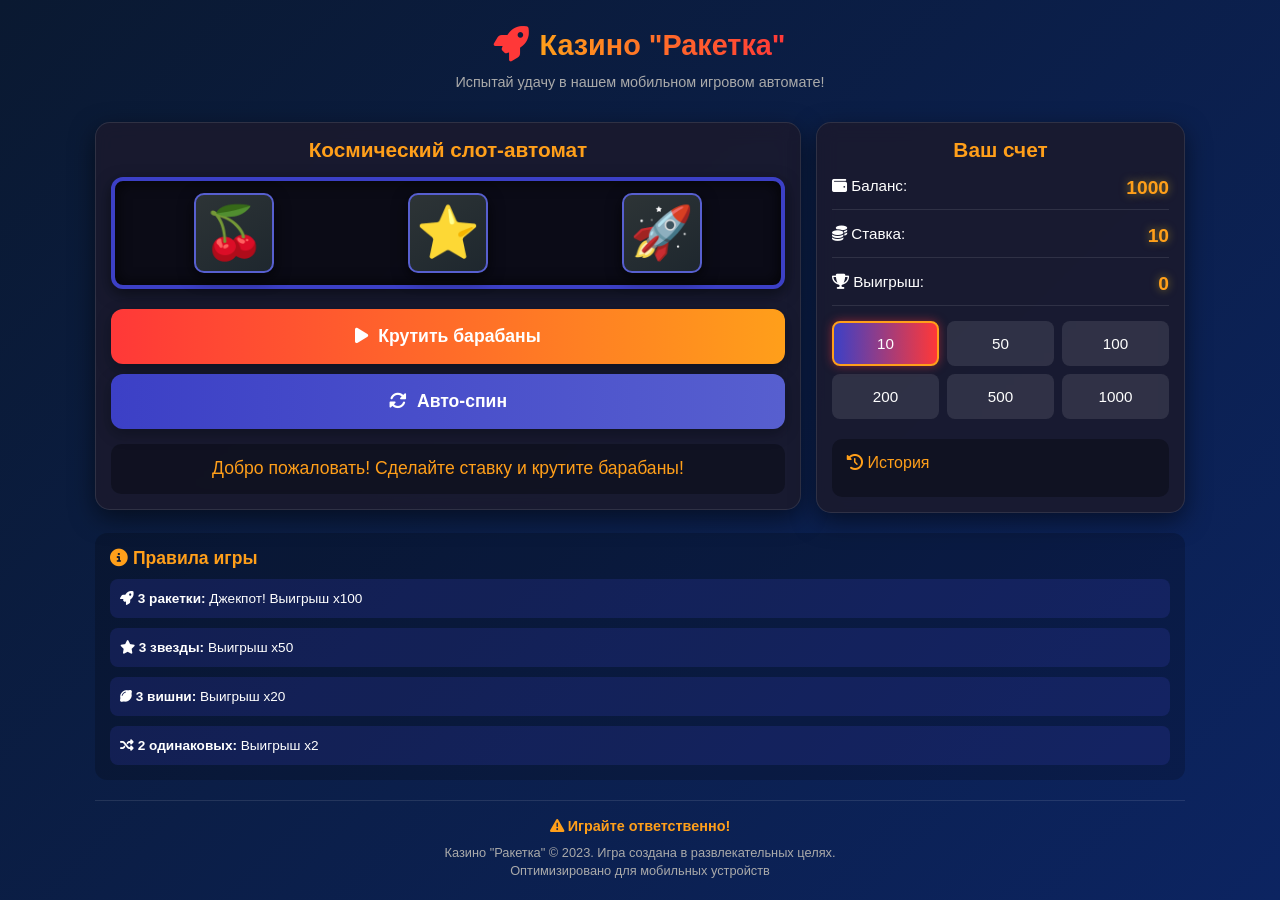
==== commit 88717daa: "Update index.html" ====
--- a/index.html
+++ b/index.html
@@ -2,109 +2,123 @@
 <html lang="ru">
 <head>
     <meta charset="UTF-8">
-    <meta name="viewport" content="width=device-width, initial-scale=1.0">
+    <meta name="viewport" content="width=device-width, initial-scale=1.0, maximum-scale=1.0, user-scalable=no">
     <title>Казино "Ракетка" - Игровой автомат</title>
     <link rel="stylesheet" href="https://cdnjs.cloudflare.com/ajax/libs/font-awesome/6.4.0/css/all.min.css">
     <style>
+        /* Сброс стилей и базовые настройки */
         * {
             margin: 0;
             padding: 0;
             box-sizing: border-box;
-            font-family: 'Segoe UI', Tahoma, Geneva, Verdana, sans-serif;
+            -webkit-tap-highlight-color: transparent;
+            -webkit-text-size-adjust: 100%;
         }
         
         body {
-            background: linear-gradient(135deg, #0c2461, #1e3799);
-            color: #fff;
+            font-family: -apple-system, BlinkMacSystemFont, 'Segoe UI', Roboto, Oxygen, Ubuntu, sans-serif;
+            background: linear-gradient(135deg, #0a1931 0%, #0c2461 100%);
+            color: white;
             min-height: 100vh;
-            padding: 20px;
+            padding: 10px;
+            overflow-x: hidden;
+            touch-action: manipulation;
         }
         
         .container {
-            max-width: 1200px;
+            max-width: 100%;
             margin: 0 auto;
-        }
-        
+            padding: 5px;
+        }
+        
+        /* Шапка - оптимизирована для мобильных */
         header {
             text-align: center;
-            padding: 20px 0 30px;
+            padding: 10px 0 15px;
+            margin-bottom: 10px;
+        }
+        
+        .logo-container {
+            display: flex;
+            align-items: center;
+            justify-content: center;
+            gap: 10px;
+            margin-bottom: 8px;
+        }
+        
+        .logo {
+            font-size: 2.2rem;
+            color: #ff3838;
+            animation: pulse 2s infinite;
         }
         
         h1 {
-            font-size: 3rem;
-            margin-bottom: 10px;
-            text-shadow: 0 2px 10px rgba(255, 255, 255, 0.3);
-            color: #ffd32a;
-        }
-        
-        .logo {
-            font-size: 2.5rem;
-            color: #ff3838;
-            display: inline-block;
-            animation: pulse 2s infinite;
-        }
-        
-        @keyframes pulse {
-            0% { transform: scale(1); }
-            50% { transform: scale(1.1); }
-            100% { transform: scale(1); }
+            font-size: 1.8rem;
+            margin: 0;
+            background: linear-gradient(to right, #ff9f1a, #ff3838);
+            -webkit-background-clip: text;
+            -webkit-text-fill-color: transparent;
+            background-clip: text;
+            line-height: 1.2;
         }
         
         .subtitle {
-            font-size: 1.2rem;
-            color: #ccc;
-            margin-bottom: 20px;
-        }
-        
+            font-size: 0.9rem;
+            color: #aaa;
+            margin-bottom: 5px;
+            line-height: 1.3;
+        }
+        
+        /* Основная игровая зона - вертикальный стек для мобильных */
         .game-area {
             display: flex;
-            flex-wrap: wrap;
-            justify-content: center;
-            gap: 30px;
-            margin-bottom: 30px;
-        }
-        
+            flex-direction: column;
+            gap: 15px;
+        }
+        
+        /* Игровой автомат */
         .slot-machine {
-            background: linear-gradient(145deg, #182C61, #0a3d62);
-            border-radius: 20px;
-            padding: 30px;
-            box-shadow: 0 10px 30px rgba(0, 0, 0, 0.5);
-            flex: 1;
-            min-width: 300px;
-            max-width: 800px;
+            background: rgba(26, 26, 46, 0.9);
+            border-radius: 15px;
+            padding: 15px;
+            box-shadow: 0 8px 25px rgba(0, 0, 0, 0.5);
+            border: 1px solid rgba(255, 255, 255, 0.1);
+            backdrop-filter: blur(10px);
+            width: 100%;
         }
         
         .slot-title {
             text-align: center;
-            margin-bottom: 20px;
-            font-size: 1.8rem;
-            color: #ffd32a;
-        }
-        
+            margin-bottom: 15px;
+            font-size: 1.3rem;
+            color: #ff9f1a;
+        }
+        
+        /* Дисплей слота - адаптивный */
         .slot-display {
-            background-color: #1a1a2e;
-            border-radius: 15px;
-            padding: 20px;
+            background-color: rgba(10, 10, 20, 0.9);
+            border-radius: 12px;
+            padding: 12px;
             display: flex;
             justify-content: space-around;
-            margin-bottom: 30px;
-            border: 5px solid #3c40c6;
-            box-shadow: inset 0 0 15px rgba(0, 0, 0, 0.7);
+            margin-bottom: 20px;
+            border: 4px solid #3c40c6;
+            box-shadow: inset 0 0 15px rgba(0, 0, 0, 0.8), 0 5px 15px rgba(0, 0, 0, 0.5);
         }
         
         .reel {
-            width: 120px;
-            height: 120px;
-            background-color: #2d3436;
+            width: 70px;
+            height: 70px;
+            background: linear-gradient(145deg, #2d3436, #1e272e);
             border-radius: 10px;
             display: flex;
             justify-content: center;
             align-items: center;
-            font-size: 4rem;
-            box-shadow: 0 5px 15px rgba(0, 0, 0, 0.5);
+            font-size: 2.8rem;
+            box-shadow: 0 5px 15px rgba(0, 0, 0, 0.7);
             overflow: hidden;
             position: relative;
-            border: 3px solid #575fcf;
+            border: 2px solid #575fcf;
         }
         
         .reel-content {
@@ -113,25 +127,68 @@
             text-align: center;
         }
         
+        /* Панель игрока - оптимизирована */
+        .player-info {
+            background: rgba(26, 26, 46, 0.9);
+            border-radius: 15px;
+            padding: 15px;
+            box-shadow: 0 8px 25px rgba(0, 0, 0, 0.5);
+            border: 1px solid rgba(255, 255, 255, 0.1);
+            backdrop-filter: blur(10px);
+            width: 100%;
+        }
+        
+        .info-title {
+            text-align: center;
+            margin-bottom: 15px;
+            font-size: 1.3rem;
+            color: #ff9f1a;
+        }
+        
+        .balance, .bet, .win {
+            display: flex;
+            justify-content: space-between;
+            margin-bottom: 15px;
+            padding-bottom: 10px;
+            border-bottom: 1px solid rgba(255, 255, 255, 0.1);
+            font-size: 0.95rem;
+        }
+        
+        .value {
+            font-weight: bold;
+            font-size: 1.2rem;
+            color: #ff9f1a;
+            text-shadow: 0 0 8px rgba(255, 211, 42, 0.5);
+        }
+        
+        /* Кнопки управления - большие для касания */
         .controls {
             display: flex;
-            justify-content: center;
-            gap: 20px;
-            margin-top: 30px;
+            flex-direction: column;
+            gap: 10px;
+            margin-top: 20px;
         }
         
         .btn {
-            padding: 15px 30px;
-            font-size: 1.2rem;
+            padding: 16px 20px;
+            font-size: 1.1rem;
             font-weight: bold;
             border: none;
-            border-radius: 50px;
+            border-radius: 12px;
             cursor: pointer;
-            transition: all 0.3s ease;
+            transition: all 0.2s ease;
             display: flex;
             align-items: center;
+            justify-content: center;
             gap: 10px;
             box-shadow: 0 5px 15px rgba(0, 0, 0, 0.3);
+            min-height: 55px;
+            width: 100%;
+        }
+        
+        .btn:active {
+            transform: translateY(3px);
+            box-shadow: 0 2px 5px rgba(0, 0, 0, 0.2);
         }
         
         .spin-btn {
@@ -139,97 +196,77 @@
             color: white;
         }
         
-        .spin-btn:hover {
-            background: linear-gradient(to right, #ff9f1a, #ff3838);
-            transform: translateY(-5px);
-        }
-        
-        .spin-btn:active {
-            transform: translateY(0);
-        }
-        
         .bet-btn {
             background: linear-gradient(to right, #3c40c6, #575fcf);
             color: white;
         }
         
-        .bet-btn:hover {
-            background: linear-gradient(to right, #575fcf, #3c40c6);
-        }
-        
-        .player-info {
-            background: linear-gradient(145deg, #182C61, #0a3d62);
-            border-radius: 20px;
-            padding: 30px;
-            box-shadow: 0 10px 30px rgba(0, 0, 0, 0.5);
-            width: 300px;
-        }
-        
-        .info-title {
-            text-align: center;
-            margin-bottom: 25px;
-            font-size: 1.8rem;
-            color: #ffd32a;
-        }
-        
-        .balance, .bet, .win {
-            display: flex;
-            justify-content: space-between;
-            margin-bottom: 20px;
-            padding-bottom: 15px;
-            border-bottom: 1px solid rgba(255, 255, 255, 0.1);
-        }
-        
-        .value {
-            font-weight: bold;
-            font-size: 1.5rem;
-            color: #ffd32a;
-        }
-        
+        /* Варианты ставок - сетка для мобильных */
         .bet-options {
-            display: flex;
-            justify-content: space-between;
-            margin-top: 20px;
+            display: grid;
+            grid-template-columns: repeat(3, 1fr);
+            gap: 8px;
+            margin-top: 15px;
         }
         
         .bet-option {
-            background-color: #3c40c6;
-            border-radius: 10px;
-            padding: 10px 15px;
+            background: rgba(255, 255, 255, 0.1);
+            border-radius: 8px;
+            padding: 12px 5px;
             cursor: pointer;
             transition: all 0.2s;
             text-align: center;
-            flex: 1;
-            margin: 0 5px;
-        }
-        
-        .bet-option:hover {
-            background-color: #575fcf;
-            transform: scale(1.05);
+            border: 2px solid transparent;
+            font-size: 0.95rem;
+        }
+        
+        .bet-option:active {
+            transform: scale(0.95);
         }
         
         .bet-option.active {
-            background-color: #ff3838;
-            box-shadow: 0 0 10px rgba(255, 56, 56, 0.7);
-        }
-        
+            background: linear-gradient(to right, #3c40c6, #ff3838);
+            border-color: #ff9f1a;
+            box-shadow: 0 0 10px rgba(255, 56, 56, 0.5);
+        }
+        
+        /* Сообщения */
+        .game-message {
+            text-align: center;
+            color: #ff9f1a;
+            font-size: 1.1rem;
+            margin-top: 15px;
+            padding: 12px;
+            border-radius: 10px;
+            background: rgba(0, 0, 0, 0.3);
+            min-height: 50px;
+            display: flex;
+            align-items: center;
+            justify-content: center;
+        }
+        
+        /* История - компактная */
         .history {
-            margin-top: 30px;
+            margin-top: 20px;
             padding: 15px;
-            background-color: rgba(0, 0, 0, 0.2);
+            background: rgba(0, 0, 0, 0.3);
             border-radius: 10px;
-            max-height: 150px;
+            max-height: 120px;
             overflow-y: auto;
         }
         
         .history-title {
             margin-bottom: 10px;
-            color: #ffd32a;
+            color: #ff9f1a;
+            font-size: 1rem;
         }
         
         .history-item {
             padding: 5px 0;
             border-bottom: 1px solid rgba(255, 255, 255, 0.1);
+            font-size: 0.85rem;
+            display: flex;
+            justify-content: space-between;
         }
         
         .win-item {
@@ -240,97 +277,241 @@
             color: #e84118;
         }
         
-        .jackpot {
-            text-align: center;
-            color: #ffd32a;
-            font-size: 1.5rem;
+        /* Помощь и правила - компактные */
+        .help {
             margin-top: 20px;
-            animation: glow 1.5s infinite alternate;
-        }
-        
-        @keyframes glow {
-            from { text-shadow: 0 0 5px #ffd32a; }
-            to { text-shadow: 0 0 20px #ffd32a, 0 0 30px #ff9f1a; }
-        }
-        
-        .help {
-            margin-top: 40px;
             background: rgba(0, 0, 0, 0.2);
-            padding: 20px;
-            border-radius: 15px;
-            max-width: 800px;
-            margin-left: auto;
-            margin-right: auto;
+            padding: 15px;
+            border-radius: 12px;
+            width: 100%;
         }
         
         .help h3 {
-            color: #ffd32a;
-            margin-bottom: 15px;
+            color: #ff9f1a;
+            margin-bottom: 10px;
+            font-size: 1.1rem;
         }
         
         .rules {
-            display: flex;
-            justify-content: space-between;
-            flex-wrap: wrap;
-            gap: 15px;
+            display: grid;
+            grid-template-columns: 1fr;
+            gap: 10px;
         }
         
         .rule {
-            flex: 1;
-            min-width: 200px;
             background: rgba(60, 64, 198, 0.2);
-            padding: 15px;
-            border-radius: 10px;
-        }
-        
-        .rule i {
-            color: #ffd32a;
-            margin-right: 10px;
-        }
-        
+            padding: 10px;
+            border-radius: 8px;
+            font-size: 0.85rem;
+            line-height: 1.4;
+        }
+        
+        /* Подвал */
         footer {
             text-align: center;
-            margin-top: 40px;
-            padding-top: 20px;
+            margin-top: 20px;
+            padding-top: 15px;
             border-top: 1px solid rgba(255, 255, 255, 0.1);
-            color: #ccc;
-            font-size: 0.9rem;
+            color: #aaa;
+            font-size: 0.8rem;
+            line-height: 1.4;
         }
         
         .warning {
             color: #ff9f1a;
             font-weight: bold;
-        }
-        
-        @media (max-width: 768px) {
+            margin-bottom: 8px;
+            font-size: 0.9rem;
+        }
+        
+        /* Анимации для мобильных (оптимизированные) */
+        @keyframes pulse {
+            0% { transform: scale(1); }
+            50% { transform: scale(1.05); }
+            100% { transform: scale(1); }
+        }
+        
+        @keyframes spin {
+            0% { transform: rotate(0deg); }
+            100% { transform: rotate(360deg); }
+        }
+        
+        @keyframes win-glow {
+            0%, 100% { box-shadow: 0 0 5px #4cd137; }
+            50% { box-shadow: 0 0 20px #4cd137; }
+        }
+        
+        .reel.spinning {
+            animation: spin 0.1s linear infinite;
+        }
+        
+        .reel.win {
+            animation: win-glow 0.5s 3;
+        }
+        
+        /* Горизонтальная ориентация для планшетов и больших телефонов */
+        @media (min-width: 480px) and (orientation: landscape) {
             .game-area {
-                flex-direction: column;
-                align-items: center;
+                flex-direction: row;
+                align-items: flex-start;
+            }
+            
+            .slot-machine {
+                flex: 2;
             }
             
             .player-info {
-                width: 100%;
-                max-width: 500px;
+                flex: 1;
+                max-width: 300px;
             }
             
             .reel {
-                width: 90px;
-                height: 90px;
-                font-size: 3rem;
-            }
+                width: 80px;
+                height: 80px;
+                font-size: 3.2rem;
+            }
+        }
+        
+        /* Вертикальная ориентация для планшетов */
+        @media (min-width: 768px) and (orientation: portrait) {
+            .container {
+                max-width: 700px;
+                padding: 15px;
+            }
+            
+            h1 {
+                font-size: 2.5rem;
+            }
+            
+            .subtitle {
+                font-size: 1.1rem;
+            }
+            
+            .slot-title, .info-title {
+                font-size: 1.5rem;
+            }
+            
+            .reel {
+                width: 100px;
+                height: 100px;
+                font-size: 4rem;
+            }
+            
+            .bet-options {
+                grid-template-columns: repeat(3, 1fr);
+                gap: 10px;
+            }
+            
+            .bet-option {
+                padding: 15px 10px;
+                font-size: 1.1rem;
+            }
+            
+            .btn {
+                font-size: 1.2rem;
+                padding: 18px 25px;
+            }
+            
+            .rules {
+                grid-template-columns: repeat(2, 1fr);
+            }
+        }
+        
+        /* Маленькие экраны (до 360px) */
+        @media (max-width: 360px) {
+            .reel {
+                width: 60px;
+                height: 60px;
+                font-size: 2.2rem;
+            }
+            
+            .slot-display {
+                padding: 8px;
+                gap: 5px;
+            }
+            
+            h1 {
+                font-size: 1.5rem;
+            }
+            
+            .btn {
+                padding: 14px 15px;
+                font-size: 1rem;
+                min-height: 50px;
+            }
+            
+            .bet-options {
+                grid-template-columns: repeat(2, 1fr);
+            }
+        }
+        
+        /* Очень большие экраны */
+        @media (min-width: 1200px) {
+            .container {
+                max-width: 1100px;
+            }
+            
+            .game-area {
+                flex-direction: row;
+                align-items: flex-start;
+            }
+            
+            .slot-machine {
+                flex: 2;
+            }
+            
+            .player-info {
+                flex: 1;
+                max-width: 400px;
+            }
+        }
+        
+        /* Улучшения для iOS */
+        @supports (-webkit-touch-callout: none) {
+            .btn {
+                min-height: 44px; /* Минимальный размер для удобного касания в iOS */
+            }
+            
+            .bet-option {
+                padding: 14px 5px;
+            }
+        }
+        
+        /* Скрыть полосу прокрутки в некоторых браузерах */
+        .history::-webkit-scrollbar {
+            width: 4px;
+        }
+        
+        .history::-webkit-scrollbar-track {
+            background: rgba(255, 255, 255, 0.1);
+            border-radius: 2px;
+        }
+        
+        .history::-webkit-scrollbar-thumb {
+            background: #ff9f1a;
+            border-radius: 2px;
+        }
+        
+        /* Предотвращение выделения текста при касании */
+        .btn, .bet-option, .game-tab, .reel {
+            user-select: none;
+            -webkit-user-select: none;
         }
     </style>
 </head>
 <body>
     <div class="container">
         <header>
-            <h1><span class="logo"><i class="fas fa-rocket"></i></span> Казино "Ракетка"</h1>
-            <p class="subtitle">Испытай удачу в нашем захватывающем игровом автомате!</p>
+            <div class="logo-container">
+                <div class="logo"><i class="fas fa-rocket"></i></div>
+                <h1>Казино "Ракетка"</h1>
+            </div>
+            <p class="subtitle">Испытай удачу в нашем мобильном игровом автомате!</p>
         </header>
         
         <div class="game-area">
             <div class="slot-machine">
-                <h2 class="slot-title">Игровой автомат "Космическая удача"</h2>
+                <h2 class="slot-title">Космический слот-автомат</h2>
                 <div class="slot-display">
                     <div class="reel" id="reel1">
                         <div class="reel-content">🍒</div>
@@ -343,35 +524,35 @@
                     </div>
                 </div>
                 
-                <div class="jackpot" id="jackpotMessage">
-                    Крутите барабаны и выигрывайте!
-                </div>
-                
                 <div class="controls">
                     <button class="btn spin-btn" id="spinBtn">
-                        <i class="fas fa-play"></i> Крутить
+                        <i class="fas fa-play"></i> Крутить барабаны
                     </button>
                     <button class="btn bet-btn" id="autoSpinBtn">
                         <i class="fas fa-sync-alt"></i> Авто-спин
                     </button>
                 </div>
+                
+                <div class="game-message" id="gameMessage">
+                    Добро пожаловать! Сделайте ставку и крутите барабаны!
+                </div>
             </div>
             
             <div class="player-info">
                 <h2 class="info-title">Ваш счет</h2>
                 
                 <div class="balance">
-                    <span>Баланс:</span>
+                    <span><i class="fas fa-wallet"></i> Баланс:</span>
                     <span class="value" id="balanceValue">1000</span>
                 </div>
                 
                 <div class="bet">
-                    <span>Ставка:</span>
+                    <span><i class="fas fa-coins"></i> Ставка:</span>
                     <span class="value" id="betValue">10</span>
                 </div>
                 
                 <div class="win">
-                    <span>Последний выигрыш:</span>
+                    <span><i class="fas fa-trophy"></i> Выигрыш:</span>
                     <span class="value" id="winValue">0</span>
                 </div>
                 
@@ -380,10 +561,12 @@
                     <div class="bet-option" data-bet="50">50</div>
                     <div class="bet-option" data-bet="100">100</div>
                     <div class="bet-option" data-bet="200">200</div>
+                    <div class="bet-option" data-bet="500">500</div>
+                    <div class="bet-option" data-bet="1000">1000</div>
                 </div>
                 
                 <div class="history">
-                    <div class="history-title">История игр:</div>
+                    <div class="history-title"><i class="fas fa-history"></i> История</div>
                     <div id="historyList"></div>
                 </div>
             </div>
@@ -393,29 +576,30 @@
             <h3><i class="fas fa-info-circle"></i> Правила игры</h3>
             <div class="rules">
                 <div class="rule">
-                    <p><i class="fas fa-rocket"></i> <strong>3 ракетки:</strong> Джекпот! Выигрыш х100 от ставки</p>
+                    <i class="fas fa-rocket"></i> <strong>3 ракетки:</strong> Джекпот! Выигрыш x100
                 </div>
                 <div class="rule">
-                    <p><i class="fas fa-star"></i> <strong>3 звезды:</strong> Выигрыш х50 от ставки</p>
+                    <i class="fas fa-star"></i> <strong>3 звезды:</strong> Выигрыш x50
                 </div>
                 <div class="rule">
-                    <p><i class="fas fa-lemon"></i> <strong>3 вишни:</strong> Выигрыш х20 от ставки</p>
+                    <i class="fas fa-lemon"></i> <strong>3 вишни:</strong> Выигрыш x20
                 </div>
                 <div class="rule">
-                    <p><i class="fas fa-random"></i> <strong>Любая комбинация:</strong> Выигрыш х2 от ставки</p>
+                    <i class="fas fa-random"></i> <strong>2 одинаковых:</strong> Выигрыш x2
                 </div>
             </div>
         </div>
         
         <footer>
-            <p class="warning"><i class="fas fa-exclamation-triangle"></i> Играйте ответственно. Азартные игры могут вызывать зависимость.</p>
-            <p>Казино "Ракетка" © 2023. Игра создана в развлекательных целях. Все выигрыши виртуальные.</p>
+            <p class="warning"><i class="fas fa-exclamation-triangle"></i> Играйте ответственно!</p>
+            <p>Казино "Ракетка" © 2023. Игра создана в развлекательных целях.</p>
+            <p>Оптимизировано для мобильных устройств</p>
         </footer>
     </div>
 
     <script>
         // Игровые переменные
-        let balance = 10000;
+        let balance = 1000;
         let currentBet = 10;
         let lastWin = 0;
         let isSpinning = false;
@@ -432,7 +616,7 @@
         const winElement = document.getElementById('winValue');
         const spinBtn = document.getElementById('spinBtn');
         const autoSpinBtn = document.getElementById('autoSpinBtn');
-        const jackpotMessage = document.getElementById('jackpotMessage');
+        const gameMessage = document.getElementById('gameMessage');
         const historyList = document.getElementById('historyList');
         const reels = [
             document.getElementById('reel1'),
@@ -456,11 +640,11 @@
             });
         }
         
-        // Функция вращения барабана
+        // Функция вращения барабана (оптимизированная для мобильных)
         function spinReel(reelElement) {
             return new Promise(resolve => {
                 let spinCount = 0;
-                const maxSpins = 20 + Math.floor(Math.random() * 10);
+                const maxSpins = 15 + Math.floor(Math.random() * 8); // Меньше вращений для скорости
                 
                 const spinInterval = setInterval(() => {
                     // Генерация случайного символа
@@ -472,7 +656,7 @@
                         clearInterval(spinInterval);
                         resolve();
                     }
-                }, 50);
+                }, 60); // Немного медленнее для плавности на мобильных
             });
         }
         
@@ -482,7 +666,7 @@
             
             // Проверка на джекпот (3 ракетки)
             if (s1 === '🚀' && s2 === '🚀' && s3 === '🚀') {
-                return {multiplier: 100, message: "ДЖЕКПОТ! 3 РАКЕТКИ!"};
+                return {multiplier: 100, message: "🎉 ДЖЕКПОТ! 3 РАКЕТКИ!"};
             }
             
             // Проверка на 3 звезды
@@ -509,20 +693,25 @@
             return {multiplier: 0, message: "Попробуйте еще раз!"};
         }
         
-        // Основная функция вращения
+        // Основная функция вращения (оптимизированная)
         async function spin() {
             if (isSpinning) return;
             
             // Проверка баланса
             if (balance < currentBet) {
-                jackpotMessage.textContent = "Недостаточно средств на балансе!";
-                jackpotMessage.style.color = "#ff3838";
+                gameMessage.textContent = "Недостаточно средств!";
+                gameMessage.style.color = "#ff3838";
                 return;
             }
             
             isSpinning = true;
             balance -= currentBet;
             updateUI();
+            
+            // Добавляем класс вращения
+            reels.forEach(reel => {
+                reel.classList.add('spinning');
+            });
             
             // Вращение каждого барабана с небольшой задержкой между ними
             const finalSymbols = [];
@@ -535,9 +724,26 @@
                 reels[i].querySelector('.reel-content').textContent = randomSymbol;
                 finalSymbols.push(randomSymbol);
                 
-                // Небольшая пауза между барабанами
-                await new Promise(resolve => setTimeout(resolve, 200));
-            }
+                // Небольшая пауза между барабанами для эффекта
+                if (i < reels.length - 1) {
+                    await new Promise(resolve => setTimeout(resolve, 150));
+                }
+            }
+            
+            // Убираем класс вращения
+            reels.forEach(reel => {
+                reel.classList.remove('spinning');
+            });
+            
+            // Эффект остановки
+            reels.forEach((reel, index) => {
+                setTimeout(() => {
+                    reel.style.transform = 'scale(1.1)';
+                    setTimeout(() => {
+                        reel.style.transform = 'scale(1)';
+                    }, 100);
+                }, index * 50);
+            });
             
             // Расчет выигрыша
             const winResult = calculateWin(finalSymbols);
@@ -546,18 +752,23 @@
             if (winAmount > 0) {
                 balance += winAmount;
                 lastWin = winAmount;
-                jackpotMessage.textContent = winResult.message + ` Вы выиграли ${winAmount}!`;
-                jackpotMessage.style.color = "#4cd137";
+                gameMessage.textContent = winResult.message + ` Выигрыш: ${winAmount}!`;
+                gameMessage.style.color = "#4cd137";
                 
                 // Анимация выигрыша
-                jackpotMessage.style.animation = 'glow 0.5s infinite alternate';
+                reels.forEach(reel => {
+                    reel.classList.add('win');
+                });
+                
                 setTimeout(() => {
-                    jackpotMessage.style.animation = 'glow 1.5s infinite alternate';
-                }, 2000);
+                    reels.forEach(reel => {
+                        reel.classList.remove('win');
+                    });
+                }, 1500);
             } else {
                 lastWin = 0;
-                jackpotMessage.textContent = winResult.message;
-                jackpotMessage.style.color = "#ff9f1a";
+                gameMessage.textContent = winResult.message;
+                gameMessage.style.color = "#ff9f1a";
             }
             
             // Добавление в историю
@@ -565,7 +776,7 @@
                 symbols: [...finalSymbols],
                 win: winAmount,
                 bet: currentBet,
-                time: new Date().toLocaleTimeString()
+                time: new Date().toLocaleTimeString([], {hour: '2-digit', minute:'2-digit'})
             };
             
             history.unshift(historyItem);
@@ -583,8 +794,8 @@
                 setTimeout(spin, 1000);
             } else if (autoSpin && balance < currentBet) {
                 toggleAutoSpin();
-                jackpotMessage.textContent = "Автоспин остановлен: недостаточно средств!";
-                jackpotMessage.style.color = "#ff3838";
+                gameMessage.textContent = "Автоспин остановлен: недостаточно средств!";
+                gameMessage.style.color = "#ff3838";
             }
         }
         
@@ -595,7 +806,17 @@
             history.forEach(item => {
                 const historyElement = document.createElement('div');
                 historyElement.className = `history-item ${item.win > 0 ? 'win-item' : 'loss-item'}`;
-                historyElement.textContent = `${item.time} - ${item.symbols.join(' ')} - ${item.win > 0 ? '+' + item.win : 'Проигрыш'}`;
+                
+                // Форматируем время и результат
+                const symbolsText = item.symbols.join(' ');
+                const resultText = item.win > 0 ? `+${item.win}` : `-${item.bet}`;
+                
+                historyElement.innerHTML = `
+                    <span>${item.time}</span>
+                    <span>${symbolsText}</span>
+                    <span>${resultText}</span>
+                `;
+                
                 historyList.appendChild(historyElement);
             });
         }
@@ -609,7 +830,7 @@
                 autoSpinBtn.style.background = 'linear-gradient(to right, #e84118, #ff3838)';
                 
                 // Запуск спина, если не вращается в данный момент
-                if (!isSpinning) {
+                if (!isSpinning && balance >= currentBet) {
                     spin();
                 }
             } else {
@@ -623,11 +844,19 @@
             updateUI();
             updateHistory();
             
-            // Обработчик кнопки "Крутить"
+            // Обработчик кнопки "Крутить" - touch и click
             spinBtn.addEventListener('click', spin);
+            spinBtn.addEventListener('touchstart', function(e) {
+                e.preventDefault();
+                spin();
+            }, {passive: false});
             
             // Обработчик кнопки "Автоспин"
             autoSpinBtn.addEventListener('click', toggleAutoSpin);
+            autoSpinBtn.addEventListener('touchstart', function(e) {
+                e.preventDefault();
+                toggleAutoSpin();
+            }, {passive: false});
             
             // Обработчики выбора ставки
             document.querySelectorAll('.bet-option').forEach(option => {
@@ -637,6 +866,14 @@
                     currentBet = parseInt(this.dataset.bet);
                     updateUI();
                 });
+                
+                option.addEventListener('touchstart', function(e) {
+                    e.preventDefault();
+                    if (isSpinning) return;
+                    
+                    currentBet = parseInt(this.dataset.bet);
+                    updateUI();
+                }, {passive: false});
             });
             
             // Добавление анимации к барабанам при загрузке
@@ -652,24 +889,65 @@
                     });
                 }, 300);
             }, 500);
+            
+            // Обработка изменения ориентации экрана
+            window.addEventListener('orientationchange', function() {
+                // Небольшая задержка для обновления layout
+                setTimeout(() => {
+                    // Перерисовка для адаптации под новую ориентацию
+                    updateUI();
+                }, 300);
+            });
+            
+            // Предотвращение контекстного меню на кнопках
+            document.addEventListener('contextmenu', function(e) {
+                if (e.target.classList.contains('btn') || 
+                    e.target.classList.contains('bet-option') ||
+                    e.target.classList.contains('reel')) {
+                    e.preventDefault();
+                }
+            });
         }
         
         // Запуск игры при загрузке страницы
         window.addEventListener('DOMContentLoaded', initGame);
         
-        // Добавление эффектов при наведении на барабаны
+        // Добавление эффектов при касании на барабаны
         reels.forEach(reel => {
+            // Для touch устройств
+            reel.addEventListener('touchstart', function() {
+                if (!isSpinning) {
+                    this.style.boxShadow = '0 0 15px #ffd32a';
+                }
+            });
+            
+            reel.addEventListener('touchend', function() {
+                this.style.boxShadow = '0 5px 15px rgba(0, 0, 0, 0.7)';
+            });
+            
+            // Для десктопов
             reel.addEventListener('mouseenter', function() {
                 if (!isSpinning) {
-                    this.style.boxShadow = '0 0 20px #ffd32a';
+                    this.style.boxShadow = '0 0 15px #ffd32a';
                 }
             });
             
             reel.addEventListener('mouseleave', function() {
-                this.style.boxShadow = '0 5px 15px rgba(0, 0, 0, 0.5)';
-            });
+                this.style.boxShadow = '0 5px 15px rgba(0, 0, 0, 0.7)';
+            });
+        });
+        
+        // Оптимизация для экономии заряда батареи
+        document.addEventListener('visibilitychange', function() {
+            if (document.hidden) {
+                // Если страница скрыта, останавливаем автоспин
+                if (autoSpin) {
+                    toggleAutoSpin();
+                    gameMessage.textContent = "Автоспин приостановлен (страница неактивна)";
+                    gameMessage.style.color = "#ff9f1a";
+                }
+            }
         });
     </script>
 </body>
-
 </html>
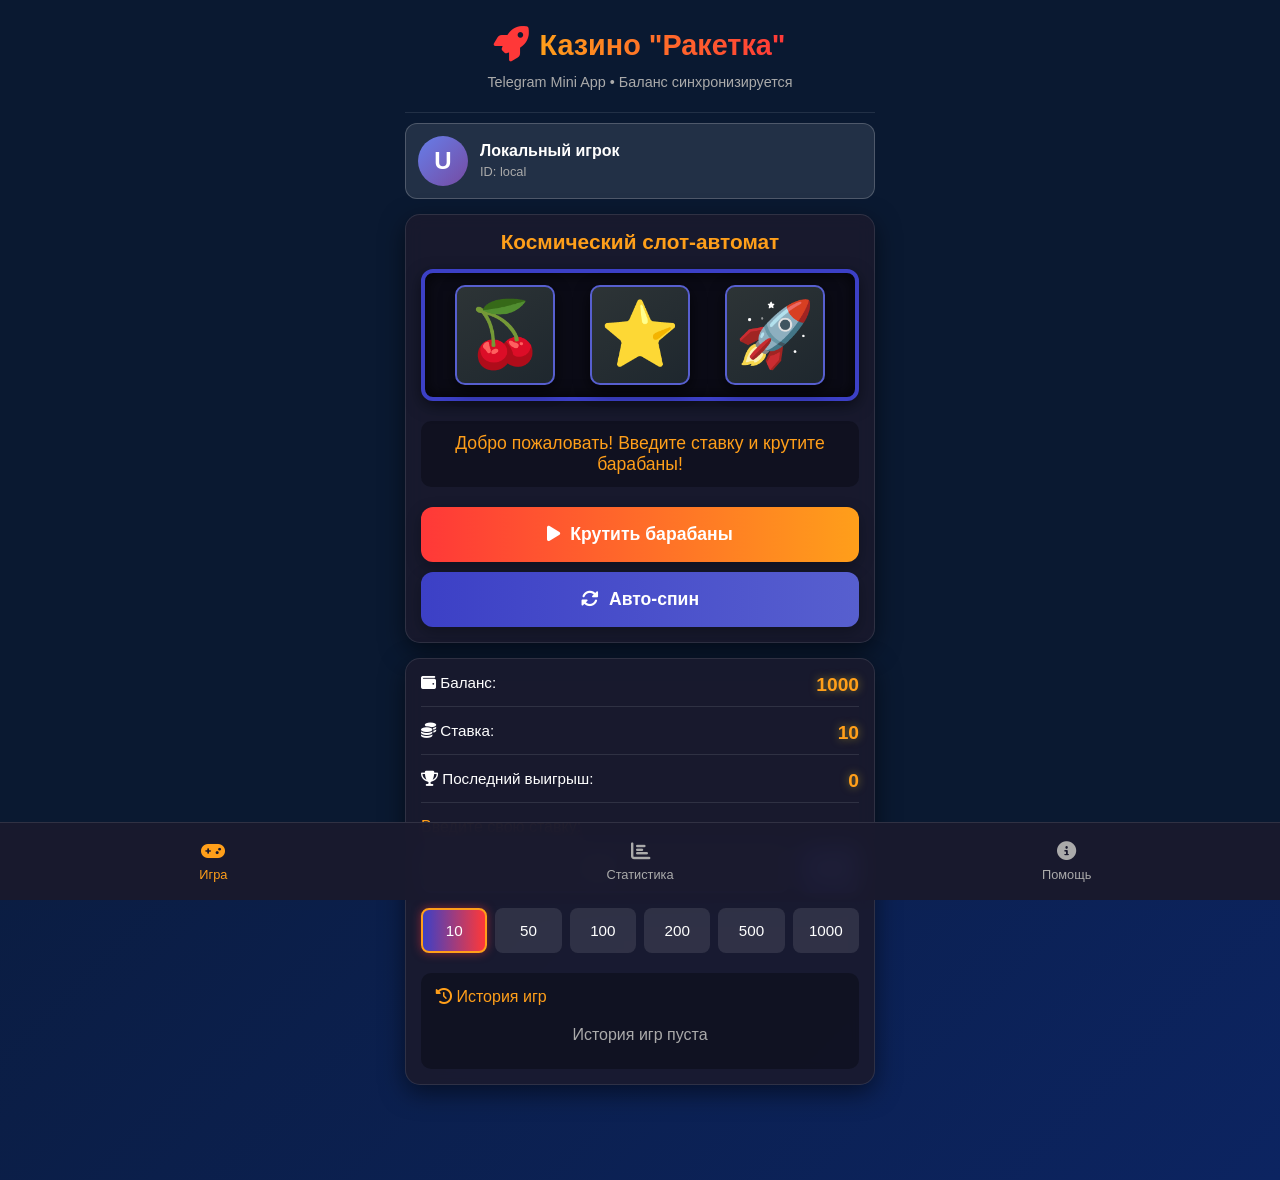
==== commit e7603601: "Update index.html" ====
--- a/index.html
+++ b/index.html
@@ -3,8 +3,10 @@
 <head>
     <meta charset="UTF-8">
     <meta name="viewport" content="width=device-width, initial-scale=1.0, maximum-scale=1.0, user-scalable=no">
-    <title>Казино "Ракетка" - Игровой автомат</title>
+    <title>Казино "Ракетка" - Telegram Mini App</title>
     <link rel="stylesheet" href="https://cdnjs.cloudflare.com/ajax/libs/font-awesome/6.4.0/css/all.min.css">
+    <!-- Telegram Web App SDK -->
+    <script src="https://telegram.org/js/telegram-web-app.js"></script>
     <style>
         /* Сброс стилей и базовые настройки */
         * {
@@ -20,7 +22,7 @@
             background: linear-gradient(135deg, #0a1931 0%, #0c2461 100%);
             color: white;
             min-height: 100vh;
-            padding: 10px;
+            padding: 0;
             overflow-x: hidden;
             touch-action: manipulation;
         }
@@ -28,7 +30,8 @@
         .container {
             max-width: 100%;
             margin: 0 auto;
-            padding: 5px;
+            padding: 15px;
+            padding-bottom: 80px; /* Отступ для нижнего меню */
         }
         
         /* Шапка - оптимизирована для мобильных */
@@ -36,6 +39,7 @@
             text-align: center;
             padding: 10px 0 15px;
             margin-bottom: 10px;
+            border-bottom: 1px solid rgba(255, 255, 255, 0.1);
         }
         
         .logo-container {
@@ -69,11 +73,43 @@
             line-height: 1.3;
         }
         
-        /* Основная игровая зона - вертикальный стек для мобильных */
-        .game-area {
+        /* Информация о пользователе */
+        .user-info {
+            background: rgba(255, 255, 255, 0.1);
+            border-radius: 12px;
+            padding: 12px;
+            margin-bottom: 15px;
             display: flex;
-            flex-direction: column;
-            gap: 15px;
+            align-items: center;
+            gap: 12px;
+            border: 1px solid rgba(255, 255, 255, 0.2);
+        }
+        
+        .user-avatar {
+            width: 50px;
+            height: 50px;
+            border-radius: 50%;
+            background: linear-gradient(135deg, #667eea 0%, #764ba2 100%);
+            display: flex;
+            align-items: center;
+            justify-content: center;
+            font-size: 1.5rem;
+            font-weight: bold;
+        }
+        
+        .user-details {
+            flex: 1;
+        }
+        
+        .user-name {
+            font-weight: bold;
+            font-size: 1rem;
+            margin-bottom: 4px;
+        }
+        
+        .user-id {
+            font-size: 0.8rem;
+            color: #aaa;
         }
         
         /* Игровой автомат */
@@ -85,6 +121,7 @@
             border: 1px solid rgba(255, 255, 255, 0.1);
             backdrop-filter: blur(10px);
             width: 100%;
+            margin-bottom: 15px;
         }
         
         .slot-title {
@@ -94,7 +131,7 @@
             color: #ff9f1a;
         }
         
-        /* Дисплей слота - адаптивный */
+        /* Дисплей слота */
         .slot-display {
             background-color: rgba(10, 10, 20, 0.9);
             border-radius: 12px;
@@ -127,8 +164,8 @@
             text-align: center;
         }
         
-        /* Панель игрока - оптимизирована */
-        .player-info {
+        /* Панель баланса и ставок */
+        .balance-panel {
             background: rgba(26, 26, 46, 0.9);
             border-radius: 15px;
             padding: 15px;
@@ -136,13 +173,7 @@
             border: 1px solid rgba(255, 255, 255, 0.1);
             backdrop-filter: blur(10px);
             width: 100%;
-        }
-        
-        .info-title {
-            text-align: center;
             margin-bottom: 15px;
-            font-size: 1.3rem;
-            color: #ff9f1a;
         }
         
         .balance, .bet, .win {
@@ -161,7 +192,81 @@
             text-shadow: 0 0 8px rgba(255, 211, 42, 0.5);
         }
         
-        /* Кнопки управления - большие для касания */
+        /* Поле для ввода ставки */
+        .bet-input-container {
+            margin: 15px 0;
+        }
+        
+        .bet-input-label {
+            display: block;
+            margin-bottom: 8px;
+            color: #ff9f1a;
+            font-size: 1rem;
+        }
+        
+        .bet-input-wrapper {
+            display: flex;
+            gap: 10px;
+        }
+        
+        .bet-input {
+            flex: 1;
+            background: rgba(255, 255, 255, 0.1);
+            border: 2px solid #3c40c6;
+            border-radius: 10px;
+            padding: 12px 15px;
+            color: white;
+            font-size: 1.1rem;
+            text-align: center;
+            outline: none;
+        }
+        
+        .bet-input:focus {
+            border-color: #ff9f1a;
+            box-shadow: 0 0 10px rgba(255, 159, 26, 0.5);
+        }
+        
+        .max-bet-btn {
+            background: linear-gradient(to right, #3c40c6, #575fcf);
+            color: white;
+            border: none;
+            border-radius: 10px;
+            padding: 0 15px;
+            font-weight: bold;
+            cursor: pointer;
+            min-width: 60px;
+        }
+        
+        /* Быстрые ставки */
+        .quick-bets {
+            display: grid;
+            grid-template-columns: repeat(3, 1fr);
+            gap: 8px;
+            margin-top: 15px;
+        }
+        
+        .quick-bet {
+            background: rgba(255, 255, 255, 0.1);
+            border-radius: 8px;
+            padding: 12px 5px;
+            cursor: pointer;
+            transition: all 0.2s;
+            text-align: center;
+            border: 2px solid transparent;
+            font-size: 0.95rem;
+        }
+        
+        .quick-bet:active {
+            transform: scale(0.95);
+        }
+        
+        .quick-bet.active {
+            background: linear-gradient(to right, #3c40c6, #ff3838);
+            border-color: #ff9f1a;
+            box-shadow: 0 0 10px rgba(255, 56, 56, 0.5);
+        }
+        
+        /* Кнопки управления */
         .controls {
             display: flex;
             flex-direction: column;
@@ -196,38 +301,49 @@
             color: white;
         }
         
-        .bet-btn {
+        .auto-btn {
             background: linear-gradient(to right, #3c40c6, #575fcf);
             color: white;
         }
         
-        /* Варианты ставок - сетка для мобильных */
-        .bet-options {
-            display: grid;
-            grid-template-columns: repeat(3, 1fr);
-            gap: 8px;
-            margin-top: 15px;
-        }
-        
-        .bet-option {
-            background: rgba(255, 255, 255, 0.1);
-            border-radius: 8px;
-            padding: 12px 5px;
-            cursor: pointer;
+        /* Нижнее меню навигации */
+        .bottom-nav {
+            position: fixed;
+            bottom: 0;
+            left: 0;
+            right: 0;
+            background: rgba(26, 26, 46, 0.95);
+            border-top: 1px solid rgba(255, 255, 255, 0.1);
+            backdrop-filter: blur(10px);
+            display: flex;
+            padding: 10px 0;
+            z-index: 1000;
+        }
+        
+        .nav-item {
+            flex: 1;
+            display: flex;
+            flex-direction: column;
+            align-items: center;
+            justify-content: center;
+            padding: 8px 5px;
+            color: #aaa;
+            text-decoration: none;
+            font-size: 0.8rem;
             transition: all 0.2s;
-            text-align: center;
-            border: 2px solid transparent;
-            font-size: 0.95rem;
-        }
-        
-        .bet-option:active {
-            transform: scale(0.95);
-        }
-        
-        .bet-option.active {
-            background: linear-gradient(to right, #3c40c6, #ff3838);
-            border-color: #ff9f1a;
-            box-shadow: 0 0 10px rgba(255, 56, 56, 0.5);
+        }
+        
+        .nav-item:active {
+            color: #ff9f1a;
+        }
+        
+        .nav-item.active {
+            color: #ff9f1a;
+        }
+        
+        .nav-icon {
+            font-size: 1.2rem;
+            margin-bottom: 4px;
         }
         
         /* Сообщения */
@@ -245,13 +361,13 @@
             justify-content: center;
         }
         
-        /* История - компактная */
+        /* История */
         .history {
             margin-top: 20px;
             padding: 15px;
             background: rgba(0, 0, 0, 0.3);
             border-radius: 10px;
-            max-height: 120px;
+            max-height: 200px;
             overflow-y: auto;
         }
         
@@ -277,13 +393,18 @@
             color: #e84118;
         }
         
-        /* Помощь и правила - компактные */
+        /* Помощь и правила */
         .help {
             margin-top: 20px;
             background: rgba(0, 0, 0, 0.2);
             padding: 15px;
             border-radius: 12px;
             width: 100%;
+            display: none; /* Скрыто по умолчанию */
+        }
+        
+        .help.active {
+            display: block;
         }
         
         .help h3 {
@@ -306,25 +427,35 @@
             line-height: 1.4;
         }
         
-        /* Подвал */
-        footer {
-            text-align: center;
+        /* Статистика */
+        .stats {
             margin-top: 20px;
-            padding-top: 15px;
-            border-top: 1px solid rgba(255, 255, 255, 0.1);
-            color: #aaa;
-            font-size: 0.8rem;
-            line-height: 1.4;
-        }
-        
-        .warning {
+            background: rgba(0, 0, 0, 0.2);
+            padding: 15px;
+            border-radius: 12px;
+            width: 100%;
+            display: none; /* Скрыто по умолчанию */
+        }
+        
+        .stats.active {
+            display: block;
+        }
+        
+        .stats h3 {
             color: #ff9f1a;
-            font-weight: bold;
-            margin-bottom: 8px;
-            font-size: 0.9rem;
-        }
-        
-        /* Анимации для мобильных (оптимизированные) */
+            margin-bottom: 10px;
+            font-size: 1.1rem;
+        }
+        
+        .stat-item {
+            display: flex;
+            justify-content: space-between;
+            margin-bottom: 10px;
+            padding-bottom: 8px;
+            border-bottom: 1px solid rgba(255, 255, 255, 0.1);
+        }
+        
+        /* Анимации */
         @keyframes pulse {
             0% { transform: scale(1); }
             50% { transform: scale(1.05); }
@@ -349,46 +480,11 @@
             animation: win-glow 0.5s 3;
         }
         
-        /* Горизонтальная ориентация для планшетов и больших телефонов */
-        @media (min-width: 480px) and (orientation: landscape) {
-            .game-area {
-                flex-direction: row;
-                align-items: flex-start;
-            }
-            
-            .slot-machine {
-                flex: 2;
-            }
-            
-            .player-info {
-                flex: 1;
-                max-width: 300px;
-            }
-            
-            .reel {
-                width: 80px;
-                height: 80px;
-                font-size: 3.2rem;
-            }
-        }
-        
-        /* Вертикальная ориентация для планшетов */
-        @media (min-width: 768px) and (orientation: portrait) {
+        /* Адаптация для планшетов */
+        @media (min-width: 768px) {
             .container {
-                max-width: 700px;
-                padding: 15px;
-            }
-            
-            h1 {
-                font-size: 2.5rem;
-            }
-            
-            .subtitle {
-                font-size: 1.1rem;
-            }
-            
-            .slot-title, .info-title {
-                font-size: 1.5rem;
+                max-width: 500px;
+                margin: 0 auto;
             }
             
             .reel {
@@ -397,19 +493,8 @@
                 font-size: 4rem;
             }
             
-            .bet-options {
-                grid-template-columns: repeat(3, 1fr);
-                gap: 10px;
-            }
-            
-            .bet-option {
-                padding: 15px 10px;
-                font-size: 1.1rem;
-            }
-            
-            .btn {
-                font-size: 1.2rem;
-                padding: 18px 25px;
+            .quick-bets {
+                grid-template-columns: repeat(6, 1fr);
             }
             
             .rules {
@@ -417,64 +502,42 @@
             }
         }
         
-        /* Маленькие экраны (до 360px) */
-        @media (max-width: 360px) {
+        /* Адаптация для горизонтальной ориентации */
+        @media (orientation: landscape) and (max-height: 600px) {
+            .container {
+                padding-bottom: 60px;
+            }
+            
+            .slot-display {
+                padding: 8px;
+            }
+            
             .reel {
                 width: 60px;
                 height: 60px;
-                font-size: 2.2rem;
-            }
-            
-            .slot-display {
-                padding: 8px;
-                gap: 5px;
-            }
-            
-            h1 {
-                font-size: 1.5rem;
-            }
-            
-            .btn {
-                padding: 14px 15px;
-                font-size: 1rem;
-                min-height: 50px;
-            }
-            
-            .bet-options {
-                grid-template-columns: repeat(2, 1fr);
-            }
-        }
-        
-        /* Очень большие экраны */
-        @media (min-width: 1200px) {
-            .container {
-                max-width: 1100px;
-            }
-            
-            .game-area {
-                flex-direction: row;
-                align-items: flex-start;
-            }
-            
-            .slot-machine {
-                flex: 2;
-            }
-            
-            .player-info {
-                flex: 1;
-                max-width: 400px;
-            }
-        }
-        
-        /* Улучшения для iOS */
-        @supports (-webkit-touch-callout: none) {
-            .btn {
-                min-height: 44px; /* Минимальный размер для удобного касания в iOS */
-            }
-            
-            .bet-option {
-                padding: 14px 5px;
-            }
+                font-size: 2.5rem;
+            }
+            
+            .balance-panel, .slot-machine {
+                padding: 10px;
+            }
+        }
+        
+        /* Стили для Telegram Web App */
+        .tg-background {
+            position: fixed;
+            top: 0;
+            left: 0;
+            right: 0;
+            bottom: 0;
+            background: var(--tg-theme-bg-color, #0a1931);
+            z-index: -1;
+        }
+        
+        /* Предотвращение выделения текста при касании */
+        .btn, .quick-bet, .nav-item, .reel {
+            user-select: none;
+            -webkit-user-select: none;
         }
         
         /* Скрыть полосу прокрутки в некоторых браузерах */
@@ -492,24 +555,41 @@
             border-radius: 2px;
         }
         
-        /* Предотвращение выделения текста при касании */
-        .btn, .bet-option, .game-tab, .reel {
-            user-select: none;
-            -webkit-user-select: none;
+        /* Анимация появления */
+        @keyframes fadeIn {
+            from { opacity: 0; transform: translateY(10px); }
+            to { opacity: 1; transform: translateY(0); }
+        }
+        
+        .fade-in {
+            animation: fadeIn 0.3s ease-out;
         }
     </style>
 </head>
 <body>
+    <!-- Фон для Telegram -->
+    <div class="tg-background"></div>
+    
     <div class="container">
         <header>
             <div class="logo-container">
                 <div class="logo"><i class="fas fa-rocket"></i></div>
                 <h1>Казино "Ракетка"</h1>
             </div>
-            <p class="subtitle">Испытай удачу в нашем мобильном игровом автомате!</p>
+            <p class="subtitle">Telegram Mini App • Баланс синхронизируется</p>
         </header>
         
-        <div class="game-area">
+        <!-- Информация о пользователе Telegram -->
+        <div class="user-info" id="userInfo">
+            <div class="user-avatar" id="userAvatar">U</div>
+            <div class="user-details">
+                <div class="user-name" id="userName">Загрузка...</div>
+                <div class="user-id">ID: <span id="userId">000000</span></div>
+            </div>
+        </div>
+        
+        <!-- Основная игра (видна по умолчанию) -->
+        <div id="gameSection">
             <div class="slot-machine">
                 <h2 class="slot-title">Космический слот-автомат</h2>
                 <div class="slot-display">
@@ -524,23 +604,21 @@
                     </div>
                 </div>
                 
+                <div class="game-message" id="gameMessage">
+                    Добро пожаловать! Введите ставку и крутите барабаны!
+                </div>
+                
                 <div class="controls">
                     <button class="btn spin-btn" id="spinBtn">
                         <i class="fas fa-play"></i> Крутить барабаны
                     </button>
-                    <button class="btn bet-btn" id="autoSpinBtn">
+                    <button class="btn auto-btn" id="autoSpinBtn">
                         <i class="fas fa-sync-alt"></i> Авто-спин
                     </button>
                 </div>
-                
-                <div class="game-message" id="gameMessage">
-                    Добро пожаловать! Сделайте ставку и крутите барабаны!
-                </div>
             </div>
             
-            <div class="player-info">
-                <h2 class="info-title">Ваш счет</h2>
-                
+            <div class="balance-panel">
                 <div class="balance">
                     <span><i class="fas fa-wallet"></i> Баланс:</span>
                     <span class="value" id="balanceValue">1000</span>
@@ -552,27 +630,36 @@
                 </div>
                 
                 <div class="win">
-                    <span><i class="fas fa-trophy"></i> Выигрыш:</span>
+                    <span><i class="fas fa-trophy"></i> Последний выигрыш:</span>
                     <span class="value" id="winValue">0</span>
                 </div>
                 
-                <div class="bet-options">
-                    <div class="bet-option active" data-bet="10">10</div>
-                    <div class="bet-option" data-bet="50">50</div>
-                    <div class="bet-option" data-bet="100">100</div>
-                    <div class="bet-option" data-bet="200">200</div>
-                    <div class="bet-option" data-bet="500">500</div>
-                    <div class="bet-option" data-bet="1000">1000</div>
+                <div class="bet-input-container">
+                    <label class="bet-input-label">Введите свою ставку:</label>
+                    <div class="bet-input-wrapper">
+                        <input type="number" class="bet-input" id="betInput" value="10" min="1" max="10000" step="1">
+                        <button class="max-bet-btn" id="maxBetBtn">MAX</button>
+                    </div>
                 </div>
                 
+                <div class="quick-bets">
+                    <div class="quick-bet active" data-bet="10">10</div>
+                    <div class="quick-bet" data-bet="50">50</div>
+                    <div class="quick-bet" data-bet="100">100</div>
+                    <div class="quick-bet" data-bet="200">200</div>
+                    <div class="quick-bet" data-bet="500">500</div>
+                    <div class="quick-bet" data-bet="1000">1000</div>
+                </div>
+                
                 <div class="history">
-                    <div class="history-title"><i class="fas fa-history"></i> История</div>
+                    <div class="history-title"><i class="fas fa-history"></i> История игр</div>
                     <div id="historyList"></div>
                 </div>
             </div>
         </div>
         
-        <div class="help">
+        <!-- Помощь и правила (скрыто по умолчанию) -->
+        <div class="help" id="helpSection">
             <h3><i class="fas fa-info-circle"></i> Правила игры</h3>
             <div class="rules">
                 <div class="rule">
@@ -585,30 +672,94 @@
                     <i class="fas fa-lemon"></i> <strong>3 вишни:</strong> Выигрыш x20
                 </div>
                 <div class="rule">
+                    <i class="fas fa-gem"></i> <strong>3 алмаза:</strong> Выигрыш x30
+                </div>
+                <div class="rule">
+                    <i class="fas fa-crown"></i> <strong>3 короны:</strong> Выигрыш x20
+                </div>
+                <div class="rule">
                     <i class="fas fa-random"></i> <strong>2 одинаковых:</strong> Выигрыш x2
                 </div>
             </div>
+            
+            <h3 style="margin-top: 20px;"><i class="fas fa-sync-alt"></i> Синхронизация</h3>
+            <div class="rule">
+                Ваш баланс автоматически синхронизируется через Telegram. 
+                Вы можете играть с любого устройства, и ваш прогресс будет сохранен.
+            </div>
         </div>
         
-        <footer>
-            <p class="warning"><i class="fas fa-exclamation-triangle"></i> Играйте ответственно!</p>
-            <p>Казино "Ракетка" © 2023. Игра создана в развлекательных целях.</p>
-            <p>Оптимизировано для мобильных устройств</p>
-        </footer>
+        <!-- Статистика (скрыто по умолчанию) -->
+        <div class="stats" id="statsSection">
+            <h3><i class="fas fa-chart-bar"></i> Статистика</h3>
+            <div class="stat-item">
+                <span>Всего сыграно игр:</span>
+                <span id="totalGames">0</span>
+            </div>
+            <div class="stat-item">
+                <span>Побед:</span>
+                <span id="totalWins">0</span>
+            </div>
+            <div class="stat-item">
+                <span>Проигрышей:</span>
+                <span id="totalLosses">0</span>
+            </div>
+            <div class="stat-item">
+                <span>Общий выигрыш:</span>
+                <span id="totalWinAmount">0</span>
+            </div>
+            <div class="stat-item">
+                <span>Максимальный выигрыш:</span>
+                <span id="maxWin">0</span>
+            </div>
+            <div class="stat-item">
+                <span>Процент побед:</span>
+                <span id="winRate">0%</span>
+            </div>
+            
+            <button class="btn spin-btn" id="resetStatsBtn" style="margin-top: 15px;">
+                <i class="fas fa-redo"></i> Сбросить статистику
+            </button>
+        </div>
+        
+        <!-- Нижнее меню навигации -->
+        <div class="bottom-nav">
+            <a href="#" class="nav-item active" data-section="game">
+                <div class="nav-icon"><i class="fas fa-gamepad"></i></div>
+                <div>Игра</div>
+            </a>
+            <a href="#" class="nav-item" data-section="stats">
+                <div class="nav-icon"><i class="fas fa-chart-bar"></i></div>
+                <div>Статистика</div>
+            </a>
+            <a href="#" class="nav-item" data-section="help">
+                <div class="nav-icon"><i class="fas fa-info-circle"></i></div>
+                <div>Помощь</div>
+            </a>
+        </div>
     </div>
 
     <script>
-        // Игровые переменные
+        // Глобальные переменные
         let balance = 1000;
         let currentBet = 10;
         let lastWin = 0;
         let isSpinning = false;
         let autoSpin = false;
-        let spinInterval;
         let history = [];
+        let userData = null;
+        
+        // Статистика
+        let stats = {
+            totalGames: 0,
+            totalWins: 0,
+            totalLosses: 0,
+            totalWinAmount: 0,
+            maxWin: 0
+        };
         
         // Символы для барабанов
-        const symbols = ['🍒', '⭐', '🚀', '🍋', '🔔', '💎'];
+        const symbols = ['🍒', '⭐', '🚀', '💎', '👑', '🔔', '🍋', '7️⃣'];
         
         // Элементы DOM
         const balanceElement = document.getElementById('balanceValue');
@@ -618,36 +769,246 @@
         const autoSpinBtn = document.getElementById('autoSpinBtn');
         const gameMessage = document.getElementById('gameMessage');
         const historyList = document.getElementById('historyList');
+        const betInput = document.getElementById('betInput');
+        const maxBetBtn = document.getElementById('maxBetBtn');
         const reels = [
             document.getElementById('reel1'),
             document.getElementById('reel2'),
             document.getElementById('reel3')
         ];
         
-        // Функция обновления интерфейса
-        function updateUI() {
+        // Элементы Telegram
+        const userInfo = document.getElementById('userInfo');
+        const userAvatar = document.getElementById('userAvatar');
+        const userName = document.getElementById('userName');
+        const userId = document.getElementById('userId');
+        
+        // Элементы навигации
+        const gameSection = document.getElementById('gameSection');
+        const helpSection = document.getElementById('helpSection');
+        const statsSection = document.getElementById('statsSection');
+        const navItems = document.querySelectorAll('.nav-item');
+        
+        // Элементы статистики
+        const totalGamesElement = document.getElementById('totalGames');
+        const totalWinsElement = document.getElementById('totalWins');
+        const totalLossesElement = document.getElementById('totalLosses');
+        const totalWinAmountElement = document.getElementById('totalWinAmount');
+        const maxWinElement = document.getElementById('maxWin');
+        const winRateElement = document.getElementById('winRate');
+        const resetStatsBtn = document.getElementById('resetStatsBtn');
+        
+        // Ключи для localStorage
+        const STORAGE_KEYS = {
+            BALANCE: 'rocket_casino_balance',
+            STATS: 'rocket_casino_stats',
+            HISTORY: 'rocket_casino_history'
+        };
+        
+        // Инициализация Telegram Web App
+        function initTelegramApp() {
+            // Проверяем, запущено ли приложение в Telegram
+            if (window.Telegram && Telegram.WebApp) {
+                console.log('Telegram Web App инициализирован');
+                
+                // Расширяем приложение на весь экран
+                Telegram.WebApp.expand();
+                
+                // Получаем данные пользователя
+                const user = Telegram.WebApp.initDataUnsafe.user;
+                
+                if (user) {
+                    userData = user;
+                    
+                    // Отображаем информацию о пользователе
+                    userName.textContent = `${user.first_name || ''} ${user.last_name || ''}`.trim() || 'Анонимный игрок';
+                    userId.textContent = user.id || '000000';
+                    
+                    // Устанавливаем аватар
+                    if (user.username) {
+                        userAvatar.textContent = user.username.charAt(0).toUpperCase();
+                    } else if (user.first_name) {
+                        userAvatar.textContent = user.first_name.charAt(0).toUpperCase();
+                    }
+                    
+                    // Загружаем данные пользователя из localStorage с привязкой к ID
+                    loadUserData(user.id);
+                    
+                    // Показываем информацию о пользователе
+                    userInfo.classList.add('fade-in');
+                    
+                    // Настраиваем тему Telegram
+                    applyTelegramTheme();
+                } else {
+                    // Если данные пользователя недоступны, используем локальное хранилище
+                    console.log('Данные пользователя недоступны, используем локальное хранилище');
+                    loadUserData('local_user');
+                }
+                
+                // Обработчик нажатия на основную кнопку (если нужно)
+                Telegram.WebApp.MainButton.setText("Играть снова");
+                Telegram.WebApp.MainButton.hide();
+                
+                // Обработчик изменения темы
+                Telegram.WebApp.onEvent('themeChanged', applyTelegramTheme);
+                
+            } else {
+                // Если приложение запущено не в Telegram, используем локальное хранилище
+                console.log('Приложение запущено не в Telegram');
+                userName.textContent = 'Локальный игрок';
+                userId.textContent = 'local';
+                loadUserData('local_user');
+            }
+        }
+        
+        // Применение темы Telegram
+        function applyTelegramTheme() {
+            if (!Telegram.WebApp) return;
+            
+            const themeParams = Telegram.WebApp.themeParams;
+            const bgColor = themeParams.bg_color || '#0a1931';
+            const textColor = themeParams.text_color || '#ffffff';
+            
+            // Применяем цвета темы
+            document.querySelector('.tg-background').style.backgroundColor = bgColor;
+            document.body.style.color = textColor;
+            
+            // Также можно применить другие параметры темы по необходимости
+        }
+        
+        // Загрузка данных пользователя
+        function loadUserData(userId) {
+            try {
+                // Загружаем баланс
+                const savedBalance = localStorage.getItem(`${STORAGE_KEYS.BALANCE}_${userId}`);
+                if (savedBalance) {
+                    balance = parseInt(savedBalance);
+                    updateBalance();
+                }
+                
+                // Загружаем статистику
+                const savedStats = localStorage.getItem(`${STORAGE_KEYS.STATS}_${userId}`);
+                if (savedStats) {
+                    stats = JSON.parse(savedStats);
+                    updateStats();
+                }
+                
+                // Загружаем историю
+                const savedHistory = localStorage.getItem(`${STORAGE_KEYS.HISTORY}_${userId}`);
+                if (savedHistory) {
+                    history = JSON.parse(savedHistory);
+                    updateHistory();
+                }
+                
+                console.log('Данные пользователя загружены');
+            } catch (error) {
+                console.error('Ошибка при загрузке данных:', error);
+            }
+        }
+        
+        // Сохранение данных пользователя
+        function saveUserData(userId) {
+            try {
+                // Сохраняем баланс
+                localStorage.setItem(`${STORAGE_KEYS.BALANCE}_${userId}`, balance.toString());
+                
+                // Сохраняем статистику
+                localStorage.setItem(`${STORAGE_KEYS.STATS}_${userId}`, JSON.stringify(stats));
+                
+                // Сохраняем историю (только последние 20 записей)
+                const historyToSave = history.slice(0, 20);
+                localStorage.setItem(`${STORAGE_KEYS.HISTORY}_${userId}`, JSON.stringify(historyToSave));
+                
+                console.log('Данные пользователя сохранены');
+            } catch (error) {
+                console.error('Ошибка при сохранении данных:', error);
+            }
+        }
+        
+        // Обновление баланса
+        function updateBalance() {
             balanceElement.textContent = balance;
+            
+            // Обновляем максимальную ставку в поле ввода
+            betInput.max = balance;
+            
+            // Сохраняем данные
+            if (userData && userData.id) {
+                saveUserData(userData.id);
+            } else {
+                saveUserData('local_user');
+            }
+        }
+        
+        // Обновление ставки
+        function updateBet() {
             betElement.textContent = currentBet;
-            winElement.textContent = lastWin;
-            
-            // Обновление активной ставки
-            document.querySelectorAll('.bet-option').forEach(option => {
-                if (parseInt(option.dataset.bet) === currentBet) {
-                    option.classList.add('active');
+            betInput.value = currentBet;
+            
+            // Обновляем активную кнопку быстрой ставки
+            document.querySelectorAll('.quick-bet').forEach(bet => {
+                if (parseInt(bet.dataset.bet) === currentBet) {
+                    bet.classList.add('active');
                 } else {
-                    option.classList.remove('active');
+                    bet.classList.remove('active');
                 }
             });
         }
         
-        // Функция вращения барабана (оптимизированная для мобильных)
+        // Обновление статистики
+        function updateStats() {
+            totalGamesElement.textContent = stats.totalGames;
+            totalWinsElement.textContent = stats.totalWins;
+            totalLossesElement.textContent = stats.totalLosses;
+            totalWinAmountElement.textContent = stats.totalWinAmount;
+            maxWinElement.textContent = stats.maxWin;
+            
+            // Рассчитываем процент побед
+            const winRate = stats.totalGames > 0 ? Math.round((stats.totalWins / stats.totalGames) * 100) : 0;
+            winRateElement.textContent = `${winRate}%`;
+            
+            // Сохраняем статистику
+            if (userData && userData.id) {
+                saveUserData(userData.id);
+            } else {
+                saveUserData('local_user');
+            }
+        }
+        
+        // Обновление истории
+        function updateHistory() {
+            historyList.innerHTML = '';
+            
+            if (history.length === 0) {
+                historyList.innerHTML = '<div style="text-align: center; color: #aaa; padding: 10px;">История игр пуста</div>';
+                return;
+            }
+            
+            history.forEach(item => {
+                const historyElement = document.createElement('div');
+                historyElement.className = `history-item ${item.win > 0 ? 'win-item' : 'loss-item'}`;
+                
+                const time = item.time || '--:--';
+                const symbolsText = item.symbols?.join(' ') || '---';
+                const resultText = item.win > 0 ? `+${item.win}` : `-${item.bet}`;
+                
+                historyElement.innerHTML = `
+                    <span>${time}</span>
+                    <span>${symbolsText}</span>
+                    <span>${resultText}</span>
+                `;
+                
+                historyList.appendChild(historyElement);
+            });
+        }
+        
+        // Вращение барабана
         function spinReel(reelElement) {
             return new Promise(resolve => {
                 let spinCount = 0;
-                const maxSpins = 15 + Math.floor(Math.random() * 8); // Меньше вращений для скорости
+                const maxSpins = 15 + Math.floor(Math.random() * 8);
                 
                 const spinInterval = setInterval(() => {
-                    // Генерация случайного символа
                     const randomSymbol = symbols[Math.floor(Math.random() * symbols.length)];
                     reelElement.querySelector('.reel-content').textContent = randomSymbol;
                     
@@ -656,11 +1017,11 @@
                         clearInterval(spinInterval);
                         resolve();
                     }
-                }, 60); // Немного медленнее для плавности на мобильных
+                }, 60);
             });
         }
         
-        // Функция определения выигрыша
+        // Определение выигрыша
         function calculateWin(symbols) {
             const [s1, s2, s3] = symbols;
             
@@ -674,6 +1035,16 @@
                 return {multiplier: 50, message: "Отлично! 3 звезды!"};
             }
             
+            // Проверка на 3 алмаза
+            if (s1 === '💎' && s2 === '💎' && s3 === '💎') {
+                return {multiplier: 30, message: "Бриллиантовая удача! 💎💎💎"};
+            }
+            
+            // Проверка на 3 короны
+            if (s1 === '👑' && s2 === '👑' && s3 === '👑') {
+                return {multiplier: 20, message: "Королевская комбинация! 👑👑👑"};
+            }
+            
             // Проверка на 3 вишни
             if (s1 === '🍒' && s2 === '🍒' && s3 === '🍒') {
                 return {multiplier: 20, message: "Отличная комбинация! 3 вишни!"};
@@ -693,7 +1064,7 @@
             return {multiplier: 0, message: "Попробуйте еще раз!"};
         }
         
-        // Основная функция вращения (оптимизированная)
+        // Основная функция вращения
         async function spin() {
             if (isSpinning) return;
             
@@ -704,16 +1075,23 @@
                 return;
             }
             
+            // Проверка минимальной ставки
+            if (currentBet < 1) {
+                gameMessage.textContent = "Минимальная ставка: 1";
+                gameMessage.style.color = "#ff3838";
+                return;
+            }
+            
             isSpinning = true;
             balance -= currentBet;
-            updateUI();
+            updateBalance();
             
             // Добавляем класс вращения
             reels.forEach(reel => {
                 reel.classList.add('spinning');
             });
             
-            // Вращение каждого барабана с небольшой задержкой между ними
+            // Вращение каждого барабана
             const finalSymbols = [];
             
             for (let i = 0; i < reels.length; i++) {
@@ -749,9 +1127,20 @@
             const winResult = calculateWin(finalSymbols);
             const winAmount = currentBet * winResult.multiplier;
             
+            // Обновление статистики
+            stats.totalGames++;
+            
             if (winAmount > 0) {
                 balance += winAmount;
                 lastWin = winAmount;
+                stats.totalWins++;
+                stats.totalWinAmount += winAmount;
+                
+                // Обновляем максимальный выигрыш
+                if (winAmount > stats.maxWin) {
+                    stats.maxWin = winAmount;
+                }
+                
                 gameMessage.textContent = winResult.message + ` Выигрыш: ${winAmount}!`;
                 gameMessage.style.color = "#4cd137";
                 
@@ -767,9 +1156,14 @@
                 }, 1500);
             } else {
                 lastWin = 0;
+                stats.totalLosses++;
                 gameMessage.textContent = winResult.message;
                 gameMessage.style.color = "#ff9f1a";
             }
+            
+            // Обновление интерфейса
+            winElement.textContent = lastWin;
+            updateStats();
             
             // Добавление в историю
             const historyItem = {
@@ -780,13 +1174,11 @@
             };
             
             history.unshift(historyItem);
-            if (history.length > 5) history.pop();
+            if (history.length > 20) history.pop();
             
             // Обновление истории на экране
             updateHistory();
             
-            // Обновление интерфейса
-            updateUI();
             isSpinning = false;
             
             // Если включен автоспин, запускаем следующий спин
@@ -799,29 +1191,7 @@
             }
         }
         
-        // Функция обновления истории
-        function updateHistory() {
-            historyList.innerHTML = '';
-            
-            history.forEach(item => {
-                const historyElement = document.createElement('div');
-                historyElement.className = `history-item ${item.win > 0 ? 'win-item' : 'loss-item'}`;
-                
-                // Форматируем время и результат
-                const symbolsText = item.symbols.join(' ');
-                const resultText = item.win > 0 ? `+${item.win}` : `-${item.bet}`;
-                
-                historyElement.innerHTML = `
-                    <span>${item.time}</span>
-                    <span>${symbolsText}</span>
-                    <span>${resultText}</span>
-                `;
-                
-                historyList.appendChild(historyElement);
-            });
-        }
-        
-        // Функция переключения автоспина
+        // Переключение автоспина
         function toggleAutoSpin() {
             autoSpin = !autoSpin;
             
@@ -839,12 +1209,89 @@
             }
         }
         
+        // Установка максимальной ставки
+        function setMaxBet() {
+            currentBet = balance;
+            updateBet();
+            betInput.value = currentBet;
+        }
+        
+        // Обработка ввода ставки
+        function handleBetInput() {
+            let value = parseInt(betInput.value);
+            
+            // Проверка на корректность ввода
+            if (isNaN(value) || value < 1) {
+                value = 1;
+            }
+            
+            if (value > balance) {
+                value = balance;
+            }
+            
+            // Ограничение максимальной ставки
+            if (value > 10000) {
+                value = 10000;
+            }
+            
+            currentBet = value;
+            updateBet();
+        }
+        
+        // Переключение между разделами
+        function switchSection(section) {
+            // Скрываем все разделы
+            gameSection.style.display = 'none';
+            helpSection.classList.remove('active');
+            statsSection.classList.remove('active');
+            
+            // Показываем выбранный раздел
+            if (section === 'game') {
+                gameSection.style.display = 'block';
+            } else if (section === 'help') {
+                helpSection.classList.add('active');
+            } else if (section === 'stats') {
+                statsSection.classList.add('active');
+            }
+            
+            // Обновляем активную кнопку навигации
+            navItems.forEach(item => {
+                if (item.dataset.section === section) {
+                    item.classList.add('active');
+                } else {
+                    item.classList.remove('active');
+                }
+            });
+        }
+        
+        // Сброс статистики
+        function resetStats() {
+            if (confirm("Вы уверены, что хотите сбросить статистику? Это действие нельзя отменить.")) {
+                stats = {
+                    totalGames: 0,
+                    totalWins: 0,
+                    totalLosses: 0,
+                    totalWinAmount: 0,
+                    maxWin: 0
+                };
+                
+                updateStats();
+                alert("Статистика сброшена!");
+            }
+        }
+        
         // Инициализация игры
         function initGame() {
-            updateUI();
+            // Инициализация Telegram
+            initTelegramApp();
+            
+            // Обновление интерфейса
+            updateBalance();
+            updateBet();
+            updateStats();
             updateHistory();
             
-            // Обработчик кнопки "Крутить" - touch и click
+            // Обработчик кнопки "Крутить"
             spinBtn.addEventListener('click', spin);
             spinBtn.addEventListener('touchstart', function(e) {
                 e.preventDefault();
@@ -858,23 +1305,52 @@
                 toggleAutoSpin();
             }, {passive: false});
             
-            // Обработчики выбора ставки
-            document.querySelectorAll('.bet-option').forEach(option => {
-                option.addEventListener('click', function() {
+            // Обработчик поля ввода ставки
+            betInput.addEventListener('input', handleBetInput);
+            betInput.addEventListener('change', handleBetInput);
+            
+            // Обработчик кнопки "MAX"
+            maxBetBtn.addEventListener('click', setMaxBet);
+            maxBetBtn.addEventListener('touchstart', function(e) {
+                e.preventDefault();
+                setMaxBet();
+            }, {passive: false});
+            
+            // Обработчики быстрых ставок
+            document.querySelectorAll('.quick-bet').forEach(bet => {
+                bet.addEventListener('click', function() {
                     if (isSpinning) return;
                     
                     currentBet = parseInt(this.dataset.bet);
-                    updateUI();
+                    updateBet();
                 });
                 
-                option.addEventListener('touchstart', function(e) {
+                bet.addEventListener('touchstart', function(e) {
                     e.preventDefault();
                     if (isSpinning) return;
                     
                     currentBet = parseInt(this.dataset.bet);
-                    updateUI();
+                    updateBet();
                 }, {passive: false});
             });
+            
+            // Обработчики навигации
+            navItems.forEach(item => {
+                item.addEventListener('click', function(e) {
+                    e.preventDefault();
+                    const section = this.dataset.section;
+                    switchSection(section);
+                });
+                
+                item.addEventListener('touchstart', function(e) {
+                    e.preventDefault();
+                    const section = this.dataset.section;
+                    switchSection(section);
+                }, {passive: false});
+            });
+            
+            // Обработчик кнопки сброса статистики
+            resetStatsBtn.addEventListener('click', resetStats);
             
             // Добавление анимации к барабанам при загрузке
             setTimeout(() => {
@@ -892,62 +1368,33 @@
             
             // Обработка изменения ориентации экрана
             window.addEventListener('orientationchange', function() {
-                // Небольшая задержка для обновления layout
                 setTimeout(() => {
-                    // Перерисовка для адаптации под новую ориентацию
-                    updateUI();
+                    updateBalance();
                 }, 300);
             });
             
             // Предотвращение контекстного меню на кнопках
             document.addEventListener('contextmenu', function(e) {
                 if (e.target.classList.contains('btn') || 
-                    e.target.classList.contains('bet-option') ||
+                    e.target.classList.contains('quick-bet') ||
+                    e.target.classList.contains('nav-item') ||
                     e.target.classList.contains('reel')) {
                     e.preventDefault();
                 }
             });
-        }
-        
-        // Запуск игры при загрузке страницы
-        window.addEventListener('DOMContentLoaded', initGame);
-        
-        // Добавление эффектов при касании на барабаны
-        reels.forEach(reel => {
-            // Для touch устройств
-            reel.addEventListener('touchstart', function() {
-                if (!isSpinning) {
-                    this.style.boxShadow = '0 0 15px #ffd32a';
-                }
-            });
-            
-            reel.addEventListener('touchend', function() {
-                this.style.boxShadow = '0 5px 15px rgba(0, 0, 0, 0.7)';
-            });
-            
-            // Для десктопов
-            reel.addEventListener('mouseenter', function() {
-                if (!isSpinning) {
-                    this.style.boxShadow = '0 0 15px #ffd32a';
-                }
-            });
-            
-            reel.addEventListener('mouseleave', function() {
-                this.style.boxShadow = '0 5px 15px rgba(0, 0, 0, 0.7)';
-            });
-        });
-        
-        // Оптимизация для экономии заряда батареи
-        document.addEventListener('visibilitychange', function() {
-            if (document.hidden) {
-                // Если страница скрыта, останавливаем автоспин
-                if (autoSpin) {
+            
+            // Обработка видимости страницы для автоспина
+            document.addEventListener('visibilitychange', function() {
+                if (document.hidden && autoSpin) {
                     toggleAutoSpin();
                     gameMessage.textContent = "Автоспин приостановлен (страница неактивна)";
                     gameMessage.style.color = "#ff9f1a";
                 }
-            }
-        });
+            });
+        }
+        
+        // Запуск игры при загрузке страницы
+        window.addEventListener('DOMContentLoaded', initGame);
     </script>
 </body>
 </html>
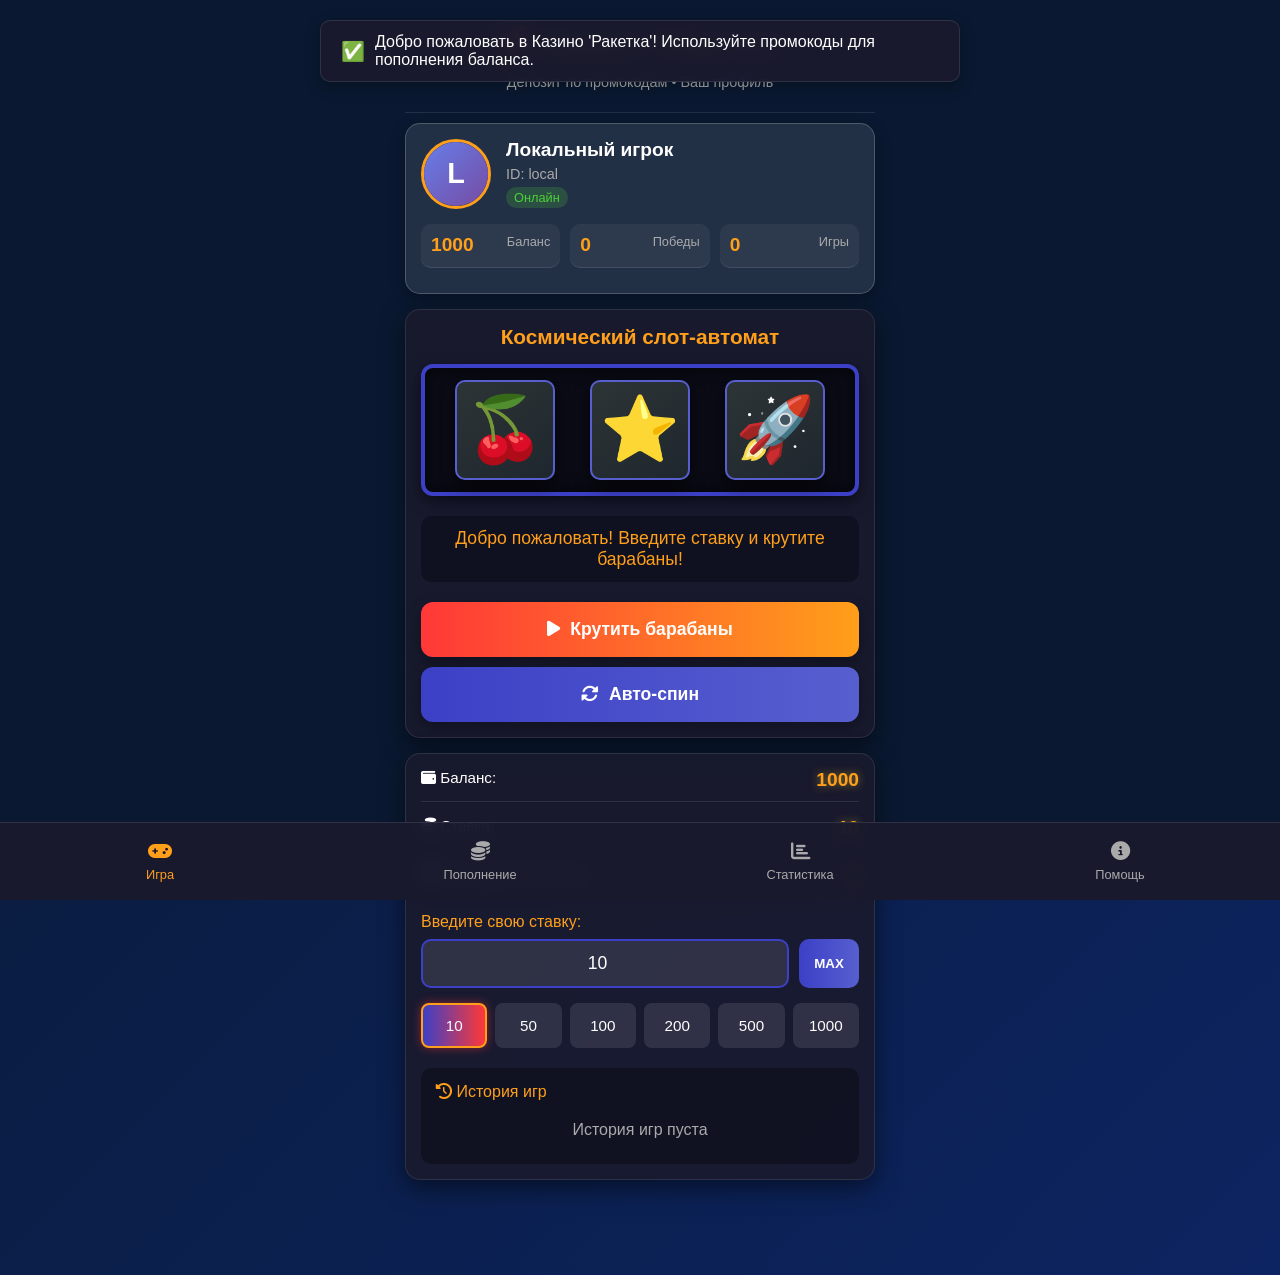
==== commit d0a8fa51: "Update index.html" ====
--- a/index.html
+++ b/index.html
@@ -3,7 +3,7 @@
 <head>
     <meta charset="UTF-8">
     <meta name="viewport" content="width=device-width, initial-scale=1.0, maximum-scale=1.0, user-scalable=no">
-    <title>Казино "Ракетка" - Telegram Mini App</title>
+    <title>Казино "Ракетка" - Депозит по промокодам</title>
     <link rel="stylesheet" href="https://cdnjs.cloudflare.com/ajax/libs/font-awesome/6.4.0/css/all.min.css">
     <!-- Telegram Web App SDK -->
     <script src="https://telegram.org/js/telegram-web-app.js"></script>
@@ -73,41 +73,96 @@
             line-height: 1.3;
         }
         
-        /* Информация о пользователе */
-        .user-info {
+        /* Профиль пользователя - расширенный */
+        .profile-card {
             background: rgba(255, 255, 255, 0.1);
-            border-radius: 12px;
-            padding: 12px;
+            border-radius: 15px;
+            padding: 15px;
             margin-bottom: 15px;
+            border: 1px solid rgba(255, 255, 255, 0.2);
+            box-shadow: 0 5px 15px rgba(0, 0, 0, 0.3);
+        }
+        
+        .profile-header {
             display: flex;
             align-items: center;
-            gap: 12px;
-            border: 1px solid rgba(255, 255, 255, 0.2);
-        }
-        
-        .user-avatar {
-            width: 50px;
-            height: 50px;
+            gap: 15px;
+            margin-bottom: 15px;
+        }
+        
+        .profile-avatar {
+            width: 70px;
+            height: 70px;
             border-radius: 50%;
+            overflow: hidden;
+            border: 3px solid #ff9f1a;
+            position: relative;
+        }
+        
+        .avatar-image {
+            width: 100%;
+            height: 100%;
+            object-fit: cover;
+        }
+        
+        .avatar-placeholder {
+            width: 100%;
+            height: 100%;
             background: linear-gradient(135deg, #667eea 0%, #764ba2 100%);
             display: flex;
             align-items: center;
             justify-content: center;
-            font-size: 1.5rem;
+            font-size: 1.8rem;
             font-weight: bold;
         }
         
-        .user-details {
+        .profile-info {
             flex: 1;
         }
         
-        .user-name {
+        .profile-name {
             font-weight: bold;
-            font-size: 1rem;
-            margin-bottom: 4px;
-        }
-        
-        .user-id {
+            font-size: 1.2rem;
+            margin-bottom: 5px;
+        }
+        
+        .profile-id {
+            font-size: 0.9rem;
+            color: #aaa;
+            margin-bottom: 5px;
+        }
+        
+        .profile-status {
+            display: inline-block;
+            background: rgba(76, 209, 55, 0.2);
+            color: #4cd137;
+            padding: 3px 8px;
+            border-radius: 20px;
+            font-size: 0.8rem;
+        }
+        
+        .profile-stats {
+            display: grid;
+            grid-template-columns: repeat(3, 1fr);
+            gap: 10px;
+            margin-top: 15px;
+        }
+        
+        .stat-item {
+            background: rgba(255, 255, 255, 0.05);
+            border-radius: 10px;
+            padding: 10px;
+            text-align: center;
+        }
+        
+        .stat-value {
+            font-size: 1.2rem;
+            font-weight: bold;
+            color: #ff9f1a;
+            margin-bottom: 3px;
+        }
+        
+        .stat-label {
             font-size: 0.8rem;
             color: #aaa;
         }
@@ -306,6 +361,11 @@
             color: white;
         }
         
+        .deposit-btn {
+            background: linear-gradient(to right, #4cd137, #2ecc71);
+            color: white;
+        }
+        
         /* Нижнее меню навигации */
         .bottom-nav {
             position: fixed;
@@ -393,6 +453,147 @@
             color: #e84118;
         }
         
+        /* Раздел пополнения баланса (депозит) */
+        .deposit-section {
+            background: rgba(26, 26, 46, 0.9);
+            border-radius: 15px;
+            padding: 15px;
+            box-shadow: 0 8px 25px rgba(0, 0, 0, 0.5);
+            border: 1px solid rgba(255, 255, 255, 0.1);
+            backdrop-filter: blur(10px);
+            width: 100%;
+            margin-bottom: 15px;
+            display: none; /* Скрыто по умолчанию */
+        }
+        
+        .deposit-section.active {
+            display: block;
+        }
+        
+        .deposit-title {
+            text-align: center;
+            margin-bottom: 15px;
+            font-size: 1.3rem;
+            color: #ff9f1a;
+        }
+        
+        .promo-input-container {
+            margin: 20px 0;
+        }
+        
+        .promo-input-label {
+            display: block;
+            margin-bottom: 10px;
+            color: #ff9f1a;
+            font-size: 1rem;
+            text-align: center;
+        }
+        
+        .promo-input-wrapper {
+            display: flex;
+            gap: 10px;
+        }
+        
+        .promo-input {
+            flex: 1;
+            background: rgba(255, 255, 255, 0.1);
+            border: 2px solid #3c40c6;
+            border-radius: 10px;
+            padding: 12px 15px;
+            color: white;
+            font-size: 1.1rem;
+            text-align: center;
+            outline: none;
+            text-transform: uppercase;
+        }
+        
+        .promo-input:focus {
+            border-color: #ff9f1a;
+            box-shadow: 0 0 10px rgba(255, 159, 26, 0.5);
+        }
+        
+        .apply-promo-btn {
+            background: linear-gradient(to right, #4cd137, #2ecc71);
+            color: white;
+            border: none;
+            border-radius: 10px;
+            padding: 0 20px;
+            font-weight: bold;
+            cursor: pointer;
+            min-width: 80px;
+        }
+        
+        .promo-codes {
+            margin-top: 20px;
+        }
+        
+        .promo-codes-title {
+            text-align: center;
+            margin-bottom: 10px;
+            color: #ff9f1a;
+            font-size: 1rem;
+        }
+        
+        .promo-list {
+            display: grid;
+            grid-template-columns: repeat(2, 1fr);
+            gap: 10px;
+        }
+        
+        .promo-item {
+            background: rgba(255, 255, 255, 0.05);
+            border-radius: 8px;
+            padding: 10px;
+            text-align: center;
+            border: 1px solid rgba(255, 255, 255, 0.1);
+        }
+        
+        .promo-code {
+            font-weight: bold;
+            font-size: 1.1rem;
+            color: #ff9f1a;
+            margin-bottom: 5px;
+        }
+        
+        .promo-reward {
+            font-size: 0.9rem;
+            color: #4cd137;
+        }
+        
+        .promo-used {
+            font-size: 0.8rem;
+            color: #e84118;
+            margin-top: 5px;
+        }
+        
+        /* История депозитов */
+        .deposit-history {
+            margin-top: 20px;
+            padding: 15px;
+            background: rgba(0, 0, 0, 0.3);
+            border-radius: 10px;
+            max-height: 150px;
+            overflow-y: auto;
+        }
+        
+        .deposit-history-title {
+            margin-bottom: 10px;
+            color: #ff9f1a;
+            font-size: 1rem;
+        }
+        
+        .deposit-item {
+            padding: 5px 0;
+            border-bottom: 1px solid rgba(255, 255, 255, 0.1);
+            font-size: 0.85rem;
+            display: flex;
+            justify-content: space-between;
+        }
+        
+        .deposit-success {
+            color: #4cd137;
+        }
+        
         /* Помощь и правила */
         .help {
             margin-top: 20px;
@@ -472,12 +673,22 @@
             50% { box-shadow: 0 0 20px #4cd137; }
         }
         
+        @keyframes success {
+            0% { transform: scale(1); }
+            50% { transform: scale(1.1); }
+            100% { transform: scale(1); }
+        }
+        
         .reel.spinning {
             animation: spin 0.1s linear infinite;
         }
         
         .reel.win {
             animation: win-glow 0.5s 3;
+        }
+        
+        .success-animation {
+            animation: success 0.5s ease-in-out;
         }
         
         /* Адаптация для планшетов */
@@ -499,6 +710,10 @@
             
             .rules {
                 grid-template-columns: repeat(2, 1fr);
+            }
+            
+            .promo-list {
+                grid-template-columns: repeat(3, 1fr);
             }
         }
         
@@ -541,16 +756,19 @@
         }
         
         /* Скрыть полосу прокрутки в некоторых браузерах */
-        .history::-webkit-scrollbar {
+        .history::-webkit-scrollbar,
+        .deposit-history::-webkit-scrollbar {
             width: 4px;
         }
         
-        .history::-webkit-scrollbar-track {
+        .history::-webkit-scrollbar-track,
+        .deposit-history::-webkit-scrollbar-track {
             background: rgba(255, 255, 255, 0.1);
             border-radius: 2px;
         }
         
-        .history::-webkit-scrollbar-thumb {
+        .history::-webkit-scrollbar-thumb,
+        .deposit-history::-webkit-scrollbar-thumb {
             background: #ff9f1a;
             border-radius: 2px;
         }
@@ -563,12 +781,57 @@
         
         .fade-in {
             animation: fadeIn 0.3s ease-out;
+        }
+        
+        /* Уведомление */
+        .notification {
+            position: fixed;
+            top: 20px;
+            left: 50%;
+            transform: translateX(-50%);
+            background: rgba(26, 26, 46, 0.95);
+            color: white;
+            padding: 12px 20px;
+            border-radius: 10px;
+            border-left: 4px solid #4cd137;
+            box-shadow: 0 5px 15px rgba(0, 0, 0, 0.3);
+            z-index: 1001;
+            display: flex;
+            align-items: center;
+            gap: 10px;
+            max-width: 90%;
+            backdrop-filter: blur(10px);
+            border: 1px solid rgba(255, 255, 255, 0.1);
+            display: none;
+        }
+        
+        .notification.show {
+            display: flex;
+            animation: fadeIn 0.3s ease-out;
+        }
+        
+        .notification.error {
+            border-left-color: #e84118;
+        }
+        
+        .notification.warning {
+            border-left-color: #ff9f1a;
+        }
+        
+        .notification-icon {
+            font-size: 1.2rem;
         }
     </style>
 </head>
 <body>
     <!-- Фон для Telegram -->
     <div class="tg-background"></div>
+    
+    <!-- Уведомление -->
+    <div class="notification" id="notification">
+        <div class="notification-icon" id="notificationIcon">✅</div>
+        <div id="notificationText">Уведомление</div>
+    </div>
     
     <div class="container">
         <header>
@@ -576,15 +839,36 @@
                 <div class="logo"><i class="fas fa-rocket"></i></div>
                 <h1>Казино "Ракетка"</h1>
             </div>
-            <p class="subtitle">Telegram Mini App • Баланс синхронизируется</p>
+            <p class="subtitle">Депозит по промокодам • Ваш профиль</p>
         </header>
         
-        <!-- Информация о пользователе Telegram -->
-        <div class="user-info" id="userInfo">
-            <div class="user-avatar" id="userAvatar">U</div>
-            <div class="user-details">
-                <div class="user-name" id="userName">Загрузка...</div>
-                <div class="user-id">ID: <span id="userId">000000</span></div>
+        <!-- Профиль пользователя -->
+        <div class="profile-card" id="profileCard">
+            <div class="profile-header">
+                <div class="profile-avatar" id="profileAvatar">
+                    <div class="avatar-placeholder" id="avatarPlaceholder">U</div>
+                    <img src="" alt="" class="avatar-image" id="avatarImage" style="display: none;">
+                </div>
+                <div class="profile-info">
+                    <div class="profile-name" id="userName">Загрузка...</div>
+                    <div class="profile-id">ID: <span id="userId">000000</span></div>
+                    <div class="profile-status">Онлайн</div>
+                </div>
+            </div>
+            
+            <div class="profile-stats">
+                <div class="stat-item">
+                    <div class="stat-value" id="balanceValue">1000</div>
+                    <div class="stat-label">Баланс</div>
+                </div>
+                <div class="stat-item">
+                    <div class="stat-value" id="totalWins">0</div>
+                    <div class="stat-label">Победы</div>
+                </div>
+                <div class="stat-item">
+                    <div class="stat-value" id="totalGames">0</div>
+                    <div class="stat-label">Игры</div>
+                </div>
             </div>
         </div>
         
@@ -621,7 +905,7 @@
             <div class="balance-panel">
                 <div class="balance">
                     <span><i class="fas fa-wallet"></i> Баланс:</span>
-                    <span class="value" id="balanceValue">1000</span>
+                    <span class="value" id="balanceDisplay">1000</span>
                 </div>
                 
                 <div class="bet">
@@ -658,6 +942,31 @@
             </div>
         </div>
         
+        <!-- Раздел пополнения баланса (депозит) -->
+        <div class="deposit-section" id="depositSection">
+            <h2 class="deposit-title"><i class="fas fa-coins"></i> Пополнение баланса</h2>
+            
+            <div class="promo-input-container">
+                <label class="promo-input-label">Введите промокод для пополнения баланса:</label>
+                <div class="promo-input-wrapper">
+                    <input type="text" class="promo-input" id="promoInput" placeholder="ROCKET2024" maxlength="20">
+                    <button class="apply-promo-btn" id="applyPromoBtn">Применить</button>
+                </div>
+            </div>
+            
+            <div class="promo-codes">
+                <div class="promo-codes-title">Доступные промокоды:</div>
+                <div class="promo-list" id="promoList">
+                    <!-- Промокоды будут загружены через JavaScript -->
+                </div>
+            </div>
+            
+            <div class="deposit-history">
+                <div class="deposit-history-title"><i class="fas fa-history"></i> История пополнений</div>
+                <div id="depositHistoryList"></div>
+            </div>
+        </div>
+        
         <!-- Помощь и правила (скрыто по умолчанию) -->
         <div class="help" id="helpSection">
             <h3><i class="fas fa-info-circle"></i> Правила игры</h3>
@@ -682,10 +991,10 @@
                 </div>
             </div>
             
-            <h3 style="margin-top: 20px;"><i class="fas fa-sync-alt"></i> Синхронизация</h3>
+            <h3 style="margin-top: 20px;"><i class="fas fa-gift"></i> Промокоды</h3>
             <div class="rule">
-                Ваш баланс автоматически синхронизируется через Telegram. 
-                Вы можете играть с любого устройства, и ваш прогресс будет сохранен.
+                Для пополнения баланса используйте промокоды. Вводите их в разделе "Пополнение". 
+                Каждый промокод можно использовать только один раз.
             </div>
         </div>
         
@@ -694,15 +1003,15 @@
             <h3><i class="fas fa-chart-bar"></i> Статистика</h3>
             <div class="stat-item">
                 <span>Всего сыграно игр:</span>
-                <span id="totalGames">0</span>
+                <span id="totalGamesStat">0</span>
             </div>
             <div class="stat-item">
                 <span>Побед:</span>
-                <span id="totalWins">0</span>
+                <span id="totalWinsStat">0</span>
             </div>
             <div class="stat-item">
                 <span>Проигрышей:</span>
-                <span id="totalLosses">0</span>
+                <span id="totalLossesStat">0</span>
             </div>
             <div class="stat-item">
                 <span>Общий выигрыш:</span>
@@ -716,6 +1025,10 @@
                 <span>Процент побед:</span>
                 <span id="winRate">0%</span>
             </div>
+            <div class="stat-item">
+                <span>Использовано промокодов:</span>
+                <span id="usedPromoCodes">0</span>
+            </div>
             
             <button class="btn spin-btn" id="resetStatsBtn" style="margin-top: 15px;">
                 <i class="fas fa-redo"></i> Сбросить статистику
@@ -727,6 +1040,10 @@
             <a href="#" class="nav-item active" data-section="game">
                 <div class="nav-icon"><i class="fas fa-gamepad"></i></div>
                 <div>Игра</div>
+            </a>
+            <a href="#" class="nav-item" data-section="deposit">
+                <div class="nav-icon"><i class="fas fa-coins"></i></div>
+                <div>Пополнение</div>
             </a>
             <a href="#" class="nav-item" data-section="stats">
                 <div class="nav-icon"><i class="fas fa-chart-bar"></i></div>
@@ -747,6 +1064,7 @@
         let isSpinning = false;
         let autoSpin = false;
         let history = [];
+        let depositHistory = [];
         let userData = null;
         
         // Статистика
@@ -755,14 +1073,29 @@
             totalWins: 0,
             totalLosses: 0,
             totalWinAmount: 0,
-            maxWin: 0
+            maxWin: 0,
+            usedPromoCodes: 0
         };
+        
+        // Промокоды (в реальном приложении должны приходить с сервера)
+        const availablePromoCodes = [
+            { code: "ROCKET100", amount: 100, description: "Бонус новичка" },
+            { code: "CASINO200", amount: 200, description: "Промо-бонус" },
+            { code: "LUCKY500", amount: 500, description: "Удача" },
+            { code: "BIGWIN1000", amount: 1000, description: "Крупный выигрыш" },
+            { code: "JACKPOT2000", amount: 2000, description: "Джекпот" },
+            { code: "VIP5000", amount: 5000, description: "VIP статус" }
+        ];
+        
+        // Использованные промокоды (храним в localStorage)
+        let usedPromoCodes = [];
         
         // Символы для барабанов
         const symbols = ['🍒', '⭐', '🚀', '💎', '👑', '🔔', '🍋', '7️⃣'];
         
         // Элементы DOM
         const balanceElement = document.getElementById('balanceValue');
+        const balanceDisplay = document.getElementById('balanceDisplay');
         const betElement = document.getElementById('betValue');
         const winElement = document.getElementById('winValue');
         const spinBtn = document.getElementById('spinBtn');
@@ -777,33 +1110,77 @@
             document.getElementById('reel3')
         ];
         
-        // Элементы Telegram
-        const userInfo = document.getElementById('userInfo');
-        const userAvatar = document.getElementById('userAvatar');
+        // Элементы профиля
+        const profileCard = document.getElementById('profileCard');
         const userName = document.getElementById('userName');
         const userId = document.getElementById('userId');
+        const avatarPlaceholder = document.getElementById('avatarPlaceholder');
+        const avatarImage = document.getElementById('avatarImage');
+        
+        // Элементы статистики в профиле
+        const totalGamesElement = document.getElementById('totalGames');
+        const totalWinsElement = document.getElementById('totalWins');
+        
+        // Элементы пополнения
+        const promoInput = document.getElementById('promoInput');
+        const applyPromoBtn = document.getElementById('applyPromoBtn');
+        const promoList = document.getElementById('promoList');
+        const depositHistoryList = document.getElementById('depositHistoryList');
         
         // Элементы навигации
         const gameSection = document.getElementById('gameSection');
+        const depositSection = document.getElementById('depositSection');
         const helpSection = document.getElementById('helpSection');
         const statsSection = document.getElementById('statsSection');
         const navItems = document.querySelectorAll('.nav-item');
         
         // Элементы статистики
-        const totalGamesElement = document.getElementById('totalGames');
-        const totalWinsElement = document.getElementById('totalWins');
-        const totalLossesElement = document.getElementById('totalLosses');
+        const totalGamesStat = document.getElementById('totalGamesStat');
+        const totalWinsStat = document.getElementById('totalWinsStat');
+        const totalLossesStat = document.getElementById('totalLossesStat');
         const totalWinAmountElement = document.getElementById('totalWinAmount');
         const maxWinElement = document.getElementById('maxWin');
         const winRateElement = document.getElementById('winRate');
+        const usedPromoCodesElement = document.getElementById('usedPromoCodes');
         const resetStatsBtn = document.getElementById('resetStatsBtn');
+        
+        // Уведомление
+        const notification = document.getElementById('notification');
+        const notificationIcon = document.getElementById('notificationIcon');
+        const notificationText = document.getElementById('notificationText');
         
         // Ключи для localStorage
         const STORAGE_KEYS = {
             BALANCE: 'rocket_casino_balance',
             STATS: 'rocket_casino_stats',
-            HISTORY: 'rocket_casino_history'
+            HISTORY: 'rocket_casino_history',
+            DEPOSIT_HISTORY: 'rocket_casino_deposit_history',
+            USED_PROMOCODES: 'rocket_casino_used_promocodes'
         };
+        
+        // Показать уведомление
+        function showNotification(message, type = 'success') {
+            notificationText.textContent = message;
+            
+            if (type === 'error') {
+                notificationIcon.textContent = '❌';
+                notification.classList.remove('warning');
+                notification.classList.add('error');
+            } else if (type === 'warning') {
+                notificationIcon.textContent = '⚠️';
+                notification.classList.remove('error');
+                notification.classList.add('warning');
+            } else {
+                notificationIcon.textContent = '✅';
+                notification.classList.remove('error', 'warning');
+            }
+            
+            notification.classList.add('show');
+            
+            setTimeout(() => {
+                notification.classList.remove('show');
+            }, 3000);
+        }
         
         // Инициализация Telegram Web App
         function initTelegramApp() {
@@ -821,27 +1198,39 @@
                     userData = user;
                     
                     // Отображаем информацию о пользователе
-                    userName.textContent = `${user.first_name || ''} ${user.last_name || ''}`.trim() || 'Анонимный игрок';
+                    const fullName = `${user.first_name || ''} ${user.last_name || ''}`.trim();
+                    userName.textContent = fullName || 'Анонимный игрок';
                     userId.textContent = user.id || '000000';
                     
                     // Устанавливаем аватар
-                    if (user.username) {
-                        userAvatar.textContent = user.username.charAt(0).toUpperCase();
-                    } else if (user.first_name) {
-                        userAvatar.textContent = user.first_name.charAt(0).toUpperCase();
+                    if (user.photo_url) {
+                        avatarImage.src = user.photo_url;
+                        avatarImage.style.display = 'block';
+                        avatarPlaceholder.style.display = 'none';
+                    } else {
+                        // Используем первую букву имени или никнейма
+                        let initial = 'U';
+                        if (user.username) {
+                            initial = user.username.charAt(0).toUpperCase();
+                        } else if (user.first_name) {
+                            initial = user.first_name.charAt(0).toUpperCase();
+                        }
+                        avatarPlaceholder.textContent = initial;
                     }
                     
                     // Загружаем данные пользователя из localStorage с привязкой к ID
                     loadUserData(user.id);
                     
                     // Показываем информацию о пользователе
-                    userInfo.classList.add('fade-in');
+                    profileCard.classList.add('fade-in');
                     
                     // Настраиваем тему Telegram
                     applyTelegramTheme();
                 } else {
                     // Если данные пользователя недоступны, используем локальное хранилище
                     console.log('Данные пользователя недоступны, используем локальное хранилище');
+                    userName.textContent = 'Локальный игрок';
+                    userId.textContent = 'local';
                     loadUserData('local_user');
                 }
                 
@@ -857,6 +1246,7 @@
                 console.log('Приложение запущено не в Telegram');
                 userName.textContent = 'Локальный игрок';
                 userId.textContent = 'local';
+                avatarPlaceholder.textContent = 'L';
                 loadUserData('local_user');
             }
         }
@@ -872,8 +1262,6 @@
             // Применяем цвета темы
             document.querySelector('.tg-background').style.backgroundColor = bgColor;
             document.body.style.color = textColor;
-            
-            // Также можно применить другие параметры темы по необходимости
         }
         
         // Загрузка данных пользователя
@@ -890,16 +1278,30 @@
                 const savedStats = localStorage.getItem(`${STORAGE_KEYS.STATS}_${userId}`);
                 if (savedStats) {
                     stats = JSON.parse(savedStats);
-                    updateStats();
+                    updateProfileStats();
+                    updateStatsSection();
                 }
                 
-                // Загружаем историю
+                // Загружаем историю игр
                 const savedHistory = localStorage.getItem(`${STORAGE_KEYS.HISTORY}_${userId}`);
                 if (savedHistory) {
                     history = JSON.parse(savedHistory);
                     updateHistory();
                 }
                 
+                // Загружаем историю пополнений
+                const savedDepositHistory = localStorage.getItem(`${STORAGE_KEYS.DEPOSIT_HISTORY}_${userId}`);
+                if (savedDepositHistory) {
+                    depositHistory = JSON.parse(savedDepositHistory);
+                    updateDepositHistory();
+                }
+                
+                // Загружаем использованные промокоды
+                const savedUsedPromoCodes = localStorage.getItem(`${STORAGE_KEYS.USED_PROMOCODES}_${userId}`);
+                if (savedUsedPromoCodes) {
+                    usedPromoCodes = JSON.parse(savedUsedPromoCodes);
+                }
+                
                 console.log('Данные пользователя загружены');
             } catch (error) {
                 console.error('Ошибка при загрузке данных:', error);
@@ -915,9 +1317,16 @@
                 // Сохраняем статистику
                 localStorage.setItem(`${STORAGE_KEYS.STATS}_${userId}`, JSON.stringify(stats));
                 
-                // Сохраняем историю (только последние 20 записей)
+                // Сохраняем историю игр (только последние 20 записей)
                 const historyToSave = history.slice(0, 20);
                 localStorage.setItem(`${STORAGE_KEYS.HISTORY}_${userId}`, JSON.stringify(historyToSave));
+                
+                // Сохраняем историю пополнений (только последние 10 записей)
+                const depositHistoryToSave = depositHistory.slice(0, 10);
+                localStorage.setItem(`${STORAGE_KEYS.DEPOSIT_HISTORY}_${userId}`, JSON.stringify(depositHistoryToSave));
+                
+                // Сохраняем использованные промокоды
+                localStorage.setItem(`${STORAGE_KEYS.USED_PROMOCODES}_${userId}`, JSON.stringify(usedPromoCodes));
                 
                 console.log('Данные пользователя сохранены');
             } catch (error) {
@@ -928,6 +1337,7 @@
         // Обновление баланса
         function updateBalance() {
             balanceElement.textContent = balance;
+            balanceDisplay.textContent = balance;
             
             // Обновляем максимальную ставку в поле ввода
             betInput.max = balance;
@@ -938,6 +1348,26 @@
             } else {
                 saveUserData('local_user');
             }
+        }
+        
+        // Обновление статистики в профиле
+        function updateProfileStats() {
+            totalGamesElement.textContent = stats.totalGames;
+            totalWinsElement.textContent = stats.totalWins;
+        }
+        
+        // Обновление раздела статистики
+        function updateStatsSection() {
+            totalGamesStat.textContent = stats.totalGames;
+            totalWinsStat.textContent = stats.totalWins;
+            totalLossesStat.textContent = stats.totalLosses;
+            totalWinAmountElement.textContent = stats.totalWinAmount;
+            maxWinElement.textContent = stats.maxWin;
+            usedPromoCodesElement.textContent = stats.usedPromoCodes;
+            
+            // Рассчитываем процент побед
+            const winRate = stats.totalGames > 0 ? Math.round((stats.totalWins / stats.totalGames) * 100) : 0;
+            winRateElement.textContent = `${winRate}%`;
         }
         
         // Обновление ставки
@@ -955,27 +1385,7 @@
             });
         }
         
-        // Обновление статистики
-        function updateStats() {
-            totalGamesElement.textContent = stats.totalGames;
-            totalWinsElement.textContent = stats.totalWins;
-            totalLossesElement.textContent = stats.totalLosses;
-            totalWinAmountElement.textContent = stats.totalWinAmount;
-            maxWinElement.textContent = stats.maxWin;
-            
-            // Рассчитываем процент побед
-            const winRate = stats.totalGames > 0 ? Math.round((stats.totalWins / stats.totalGames) * 100) : 0;
-            winRateElement.textContent = `${winRate}%`;
-            
-            // Сохраняем статистику
-            if (userData && userData.id) {
-                saveUserData(userData.id);
-            } else {
-                saveUserData('local_user');
-            }
-        }
-        
-        // Обновление истории
+        // Обновление истории игр
         function updateHistory() {
             historyList.innerHTML = '';
             
@@ -999,6 +1409,53 @@
                 `;
                 
                 historyList.appendChild(historyElement);
+            });
+        }
+        
+        // Обновление истории пополнений
+        function updateDepositHistory() {
+            depositHistoryList.innerHTML = '';
+            
+            if (depositHistory.length === 0) {
+                depositHistoryList.innerHTML = '<div style="text-align: center; color: #aaa; padding: 10px;">История пополнений пуста</div>';
+                return;
+            }
+            
+            depositHistory.forEach(item => {
+                const depositElement = document.createElement('div');
+                depositElement.className = 'deposit-item deposit-success';
+                
+                const time = item.time || '--:--';
+                const promoCode = item.promoCode || '---';
+                const amount = item.amount || 0;
+                
+                depositElement.innerHTML = `
+                    <span>${time}</span>
+                    <span>${promoCode}</span>
+                    <span>+${amount}</span>
+                `;
+                
+                depositHistoryList.appendChild(depositElement);
+            });
+        }
+        
+        // Обновление списка промокодов
+        function updatePromoCodesList() {
+            promoList.innerHTML = '';
+            
+            availablePromoCodes.forEach(promo => {
+                const promoElement = document.createElement('div');
+                promoElement.className = 'promo-item';
+                
+                const isUsed = usedPromoCodes.includes(promo.code);
+                
+                promoElement.innerHTML = `
+                    <div class="promo-code">${promo.code}</div>
+                    <div class="promo-reward">+${promo.amount} кредитов</div>
+                    ${isUsed ? '<div class="promo-used">Использован</div>' : ''}
+                `;
+                
+                promoList.appendChild(promoElement);
             });
         }
         
@@ -1072,6 +1529,7 @@
             if (balance < currentBet) {
                 gameMessage.textContent = "Недостаточно средств!";
                 gameMessage.style.color = "#ff3838";
+                showNotification("Недостаточно средств на балансе!", "error");
                 return;
             }
             
@@ -1148,6 +1606,9 @@
                 reels.forEach(reel => {
                     reel.classList.add('win');
                 });
+                
+                // Показываем уведомление о выигрыше
+                showNotification(`Поздравляем! Вы выиграли ${winAmount} кредитов!`);
                 
                 setTimeout(() => {
                     reels.forEach(reel => {
@@ -1163,7 +1624,8 @@
             
             // Обновление интерфейса
             winElement.textContent = lastWin;
-            updateStats();
+            updateProfileStats();
+            updateStatsSection();
             
             // Добавление в историю
             const historyItem = {
@@ -1188,6 +1650,7 @@
                 toggleAutoSpin();
                 gameMessage.textContent = "Автоспин остановлен: недостаточно средств!";
                 gameMessage.style.color = "#ff3838";
+                showNotification("Автоспин остановлен: недостаточно средств!", "warning");
             }
         }
         
@@ -1238,16 +1701,76 @@
             updateBet();
         }
         
+        // Активация промокода
+        function activatePromoCode() {
+            const promoCode = promoInput.value.trim().toUpperCase();
+            
+            if (!promoCode) {
+                showNotification("Введите промокод!", "warning");
+                return;
+            }
+            
+            // Проверяем, использовался ли уже этот промокод
+            if (usedPromoCodes.includes(promoCode)) {
+                showNotification("Этот промокод уже использован!", "error");
+                return;
+            }
+            
+            // Ищем промокод в списке доступных
+            const promo = availablePromoCodes.find(p => p.code === promoCode);
+            
+            if (!promo) {
+                showNotification("Неверный промокод!", "error");
+                return;
+            }
+            
+            // Активируем промокод
+            balance += promo.amount;
+            usedPromoCodes.push(promoCode);
+            stats.usedPromoCodes++;
+            
+            // Добавляем в историю пополнений
+            const depositItem = {
+                promoCode: promoCode,
+                amount: promo.amount,
+                time: new Date().toLocaleTimeString([], {hour: '2-digit', minute:'2-digit'})
+            };
+            
+            depositHistory.unshift(depositItem);
+            if (depositHistory.length > 10) depositHistory.pop();
+            
+            // Обновляем интерфейс
+            updateBalance();
+            updateStatsSection();
+            updateDepositHistory();
+            updatePromoCodesList();
+            
+            // Показываем уведомление об успехе
+            showNotification(`Промокод активирован! +${promo.amount} кредитов`, "success");
+            
+            // Очищаем поле ввода
+            promoInput.value = "";
+            
+            // Анимация успеха
+            profileCard.classList.add('success-animation');
+            setTimeout(() => {
+                profileCard.classList.remove('success-animation');
+            }, 500);
+        }
+        
         // Переключение между разделами
         function switchSection(section) {
             // Скрываем все разделы
             gameSection.style.display = 'none';
+            depositSection.classList.remove('active');
             helpSection.classList.remove('active');
             statsSection.classList.remove('active');
             
             // Показываем выбранный раздел
             if (section === 'game') {
                 gameSection.style.display = 'block';
+            } else if (section === 'deposit') {
+                depositSection.classList.add('active');
             } else if (section === 'help') {
                 helpSection.classList.add('active');
             } else if (section === 'stats') {
@@ -1272,12 +1795,34 @@
                     totalWins: 0,
                     totalLosses: 0,
                     totalWinAmount: 0,
-                    maxWin: 0
+                    maxWin: 0,
+                    usedPromoCodes: 0
                 };
                 
-                updateStats();
-                alert("Статистика сброшена!");
-            }
+                // Также очищаем историю игр
+                history = [];
+                depositHistory = [];
+                usedPromoCodes = [];
+                
+                // Обновляем интерфейс
+                updateProfileStats();
+                updateStatsSection();
+                updateHistory();
+                updateDepositHistory();
+                updatePromoCodesList();
+                
+                showNotification("Статистика сброшена!", "success");
+            }
+        }
+        
+        // Генерация случайного промокода (для демонстрации)
+        function generateRandomPromoCode() {
+            const letters = 'ABCDEFGHIJKLMNOPQRSTUVWXYZ0123456789';
+            let result = '';
+            for (let i = 0; i < 8; i++) {
+                result += letters.charAt(Math.floor(Math.random() * letters.length));
+            }
+            return result;
         }
         
         // Инициализация игры
@@ -1288,8 +1833,11 @@
             // Обновление интерфейса
             updateBalance();
             updateBet();
-            updateStats();
+            updateProfileStats();
+            updateStatsSection();
             updateHistory();
+            updateDepositHistory();
+            updatePromoCodesList();
             
             // Обработчик кнопки "Крутить"
             spinBtn.addEventListener('click', spin);
@@ -1332,6 +1880,14 @@
                     currentBet = parseInt(this.dataset.bet);
                     updateBet();
                 }, {passive: false});
+            });
+            
+            // Обработчики промокодов
+            applyPromoBtn.addEventListener('click', activatePromoCode);
+            promoInput.addEventListener('keypress', function(e) {
+                if (e.key === 'Enter') {
+                    activatePromoCode();
+                }
             });
             
             // Обработчики навигации
@@ -1391,6 +1947,11 @@
                     gameMessage.style.color = "#ff9f1a";
                 }
             });
+            
+            // Показываем приветственное сообщение
+            setTimeout(() => {
+                showNotification("Добро пожаловать в Казино 'Ракетка'! Используйте промокоды для пополнения баланса.", "success");
+            }, 1000);
         }
         
         // Запуск игры при загрузке страницы
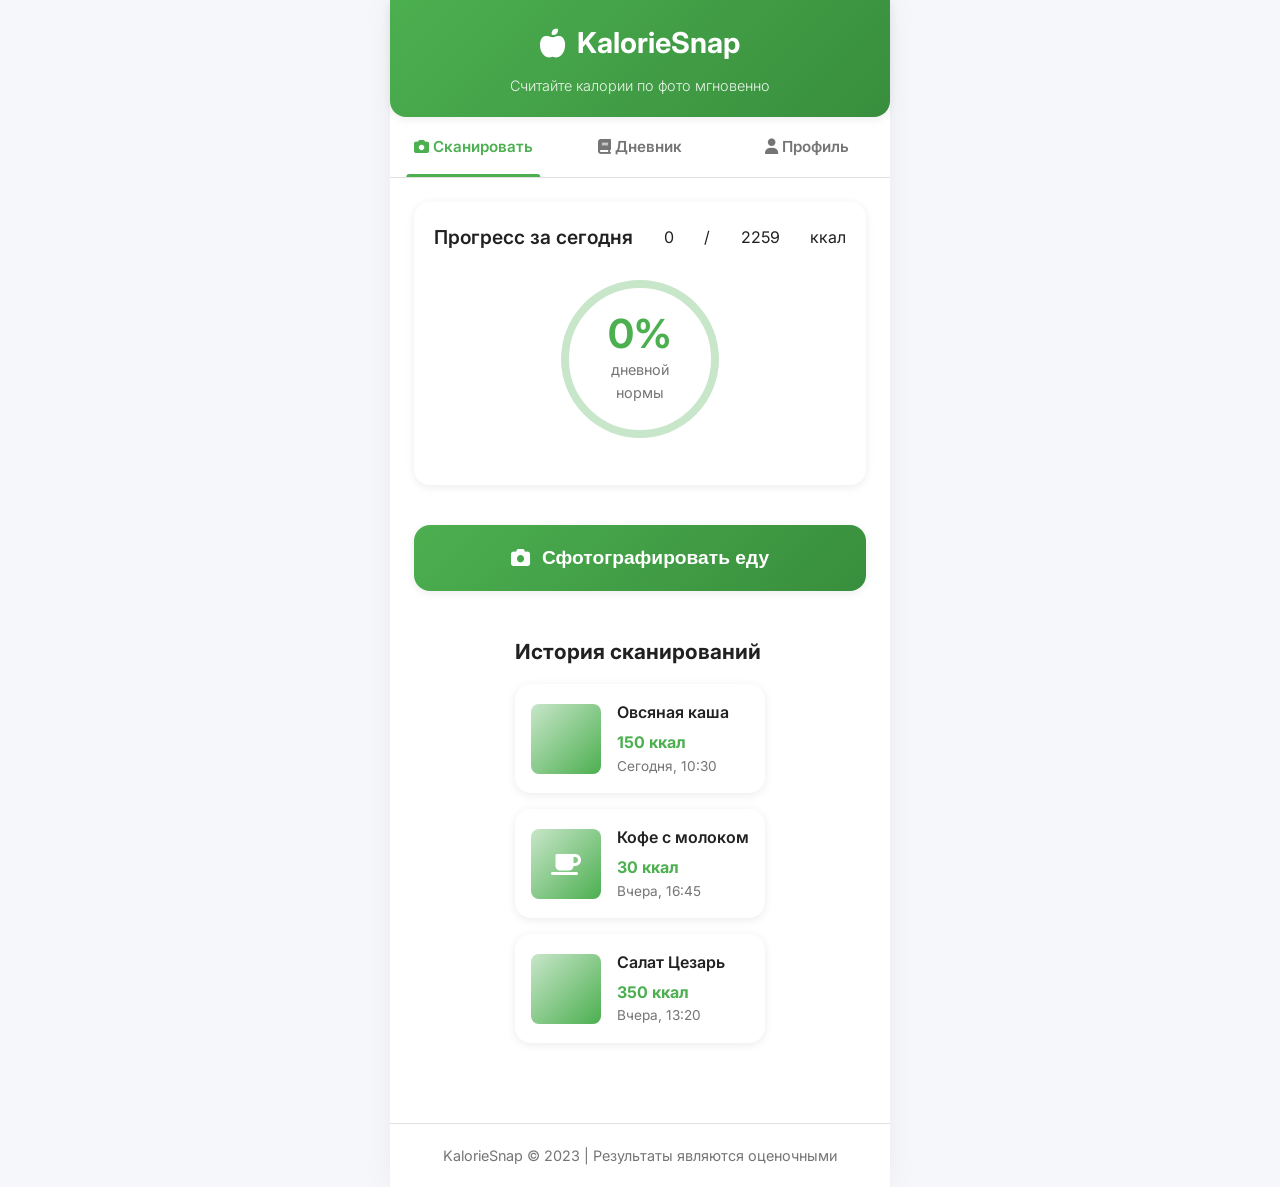
==== commit 8feeab54: "Update index.html" ====
--- a/index.html
+++ b/index.html
@@ -3,1959 +3,1721 @@
 <head>
     <meta charset="UTF-8">
     <meta name="viewport" content="width=device-width, initial-scale=1.0, maximum-scale=1.0, user-scalable=no">
-    <title>Казино "Ракетка" - Депозит по промокодам</title>
+    <title>KalorieSnap - Анализатор калорий по фото</title>
     <link rel="stylesheet" href="https://cdnjs.cloudflare.com/ajax/libs/font-awesome/6.4.0/css/all.min.css">
-    <!-- Telegram Web App SDK -->
-    <script src="https://telegram.org/js/telegram-web-app.js"></script>
+    <link href="https://fonts.googleapis.com/css2?family=Inter:wght@300;400;500;600;700&display=swap" rel="stylesheet">
     <style>
-        /* Сброс стилей и базовые настройки */
+        :root {
+            --primary: #4CAF50;
+            --primary-dark: #388E3C;
+            --primary-light: #C8E6C9;
+            --accent: #FF9800;
+            --accent-dark: #F57C00;
+            --background: #F5F7FA;
+            --surface: #FFFFFF;
+            --text-primary: #212121;
+            --text-secondary: #757575;
+            --text-disabled: #9E9E9E;
+            --border: #E0E0E0;
+            --error: #F44336;
+            --success: #4CAF50;
+            --shadow: 0 2px 10px rgba(0, 0, 0, 0.08);
+            --shadow-hover: 0 6px 20px rgba(0, 0, 0, 0.12);
+            --radius: 16px;
+            --radius-sm: 8px;
+        }
+
         * {
             margin: 0;
             padding: 0;
             box-sizing: border-box;
-            -webkit-tap-highlight-color: transparent;
-            -webkit-text-size-adjust: 100%;
-        }
-        
+        }
+
         body {
-            font-family: -apple-system, BlinkMacSystemFont, 'Segoe UI', Roboto, Oxygen, Ubuntu, sans-serif;
-            background: linear-gradient(135deg, #0a1931 0%, #0c2461 100%);
+            font-family: 'Inter', sans-serif;
+            background-color: var(--background);
+            color: var(--text-primary);
+            line-height: 1.6;
+            max-width: 100vw;
+            overflow-x: hidden;
+        }
+
+        .app-container {
+            max-width: 500px;
+            margin: 0 auto;
+            background-color: var(--surface);
+            min-height: 100vh;
+            box-shadow: 0 0 30px rgba(0, 0, 0, 0.05);
+            position: relative;
+        }
+
+        .header {
+            background: linear-gradient(135deg, var(--primary), var(--primary-dark));
             color: white;
-            min-height: 100vh;
-            padding: 0;
-            overflow-x: hidden;
-            touch-action: manipulation;
-        }
-        
-        .container {
-            max-width: 100%;
-            margin: 0 auto;
-            padding: 15px;
-            padding-bottom: 80px; /* Отступ для нижнего меню */
-        }
-        
-        /* Шапка - оптимизирована для мобильных */
-        header {
+            padding: 20px 24px;
             text-align: center;
-            padding: 10px 0 15px;
-            margin-bottom: 10px;
-            border-bottom: 1px solid rgba(255, 255, 255, 0.1);
-        }
-        
-        .logo-container {
+            border-radius: 0 0 var(--radius) var(--radius);
+            box-shadow: var(--shadow);
+            position: sticky;
+            top: 0;
+            z-index: 100;
+        }
+
+        .header h1 {
+            font-size: 1.8rem;
+            font-weight: 700;
+            display: flex;
+            align-items: center;
+            justify-content: center;
+            gap: 12px;
+            margin-bottom: 8px;
+        }
+
+        .header p {
+            font-size: 0.9rem;
+            opacity: 0.9;
+            font-weight: 300;
+        }
+
+        .nav-tabs {
+            display: flex;
+            justify-content: space-around;
+            background-color: var(--surface);
+            border-bottom: 1px solid var(--border);
+            position: sticky;
+            top: 100px;
+            z-index: 99;
+        }
+
+        .nav-tab {
+            flex: 1;
+            text-align: center;
+            padding: 18px 0;
+            font-weight: 600;
+            color: var(--text-secondary);
+            cursor: pointer;
+            transition: all 0.3s ease;
+            position: relative;
+            font-size: 0.95rem;
+        }
+
+        .nav-tab.active {
+            color: var(--primary);
+        }
+
+        .nav-tab.active::after {
+            content: '';
+            position: absolute;
+            bottom: 0;
+            left: 50%;
+            transform: translateX(-50%);
+            width: 80%;
+            height: 3px;
+            background-color: var(--primary);
+            border-radius: 3px 3px 0 0;
+        }
+
+        .tab-content {
+            display: none;
+            padding: 24px;
+            animation: fadeIn 0.3s ease;
+        }
+
+        .tab-content.active {
+            display: block;
+        }
+
+        @keyframes fadeIn {
+            from { opacity: 0; transform: translateY(10px); }
+            to { opacity: 1; transform: translateY(0); }
+        }
+
+        /* Стили для экрана сканирования */
+        .scan-container {
+            display: flex;
+            flex-direction: column;
+            align-items: center;
+            gap: 24px;
+        }
+
+        .daily-progress {
+            width: 100%;
+            background-color: var(--surface);
+            border-radius: var(--radius);
+            padding: 20px;
+            box-shadow: var(--shadow);
+            margin-bottom: 16px;
+        }
+
+        .progress-header {
+            display: flex;
+            justify-content: space-between;
+            align-items: center;
+            margin-bottom: 16px;
+        }
+
+        .progress-header h3 {
+            font-size: 1.2rem;
+            font-weight: 600;
+        }
+
+        .progress-circle {
+            position: relative;
+            width: 180px;
+            height: 180px;
+            margin: 0 auto 16px;
+        }
+
+        .progress-circle svg {
+            width: 100%;
+            height: 100%;
+            transform: rotate(-90deg);
+        }
+
+        .progress-circle-bg {
+            fill: none;
+            stroke: var(--primary-light);
+            stroke-width: 8;
+        }
+
+        .progress-circle-fill {
+            fill: none;
+            stroke: var(--primary);
+            stroke-width: 8;
+            stroke-linecap: round;
+            stroke-dasharray: 472;
+            stroke-dashoffset: 472;
+            transition: stroke-dashoffset 1s ease;
+        }
+
+        .progress-text {
+            position: absolute;
+            top: 50%;
+            left: 50%;
+            transform: translate(-50%, -50%);
+            text-align: center;
+        }
+
+        .progress-value {
+            font-size: 2.5rem;
+            font-weight: 700;
+            color: var(--primary);
+            line-height: 1;
+        }
+
+        .progress-label {
+            font-size: 0.9rem;
+            color: var(--text-secondary);
+            margin-top: 4px;
+        }
+
+        .scan-button {
+            width: 100%;
+            background: linear-gradient(135deg, var(--primary), var(--primary-dark));
+            color: white;
+            border: none;
+            border-radius: var(--radius);
+            padding: 22px;
+            font-size: 1.2rem;
+            font-weight: 600;
+            display: flex;
+            align-items: center;
+            justify-content: center;
+            gap: 12px;
+            cursor: pointer;
+            transition: all 0.3s ease;
+            box-shadow: var(--shadow);
+            margin-bottom: 20px;
+        }
+
+        .scan-button:hover {
+            transform: translateY(-2px);
+            box-shadow: var(--shadow-hover);
+        }
+
+        .scan-button:active {
+            transform: translateY(0);
+        }
+
+        .file-input {
+            display: none;
+        }
+
+        .preview-container {
+            width: 100%;
+            height: 300px;
+            border-radius: var(--radius);
+            overflow: hidden;
+            position: relative;
+            background-color: #f8f9fa;
+            border: 2px dashed var(--border);
+            display: none;
+            box-shadow: var(--shadow);
+        }
+
+        .preview-container.active {
+            display: block;
+        }
+
+        .preview-image {
+            width: 100%;
+            height: 100%;
+            object-fit: cover;
+        }
+
+        .analyze-button {
+            width: 100%;
+            background: linear-gradient(135deg, var(--accent), var(--accent-dark));
+            color: white;
+            border: none;
+            border-radius: var(--radius);
+            padding: 18px;
+            font-size: 1.1rem;
+            font-weight: 600;
+            cursor: pointer;
+            transition: all 0.3s ease;
+            box-shadow: var(--shadow);
+            display: none;
+        }
+
+        .analyze-button.active {
+            display: block;
+        }
+
+        .analyze-button:hover {
+            transform: translateY(-2px);
+            box-shadow: var(--shadow-hover);
+        }
+
+        .result-container {
+            width: 100%;
+            background-color: var(--surface);
+            border-radius: var(--radius);
+            padding: 24px;
+            box-shadow: var(--shadow);
+            margin-top: 20px;
+            display: none;
+        }
+
+        .result-container.active {
+            display: block;
+            animation: slideUp 0.5s ease;
+        }
+
+        @keyframes slideUp {
+            from { opacity: 0; transform: translateY(20px); }
+            to { opacity: 1; transform: translateY(0); }
+        }
+
+        .result-header {
+            display: flex;
+            align-items: center;
+            justify-content: space-between;
+            margin-bottom: 20px;
+        }
+
+        .result-title {
+            font-size: 1.4rem;
+            font-weight: 700;
+            color: var(--primary);
+        }
+
+        .calorie-value {
+            font-size: 3rem;
+            font-weight: 800;
+            text-align: center;
+            color: var(--primary);
+            margin: 20px 0;
+        }
+
+        .nutrition-grid {
+            display: grid;
+            grid-template-columns: repeat(3, 1fr);
+            gap: 16px;
+            margin: 24px 0;
+        }
+
+        .nutrition-item {
+            background-color: var(--background);
+            border-radius: var(--radius-sm);
+            padding: 16px;
+            text-align: center;
+        }
+
+        .nutrition-value {
+            font-size: 1.6rem;
+            font-weight: 700;
+            color: var(--primary);
+            margin-bottom: 4px;
+        }
+
+        .nutrition-label {
+            font-size: 0.85rem;
+            color: var(--text-secondary);
+            text-transform: uppercase;
+            letter-spacing: 0.5px;
+        }
+
+        .food-name {
+            font-size: 1.3rem;
+            font-weight: 600;
+            text-align: center;
+            margin: 16px 0;
+            color: var(--text-primary);
+        }
+
+        .history-item {
+            background-color: var(--surface);
+            border-radius: var(--radius);
+            padding: 16px;
+            margin-bottom: 16px;
+            box-shadow: var(--shadow);
+            display: flex;
+            align-items: center;
+            gap: 16px;
+            transition: transform 0.3s ease;
+        }
+
+        .history-item:hover {
+            transform: translateY(-2px);
+        }
+
+        .history-image {
+            width: 70px;
+            height: 70px;
+            border-radius: var(--radius-sm);
+            object-fit: cover;
+        }
+
+        .history-info {
+            flex: 1;
+        }
+
+        .history-food {
+            font-weight: 600;
+            margin-bottom: 4px;
+        }
+
+        .history-calories {
+            color: var(--primary);
+            font-weight: 700;
+        }
+
+        .history-date {
+            font-size: 0.85rem;
+            color: var(--text-secondary);
+        }
+
+        /* Стили для экрана профиля */
+        .profile-container {
+            display: flex;
+            flex-direction: column;
+            gap: 24px;
+        }
+
+        .profile-header {
+            display: flex;
+            align-items: center;
+            gap: 20px;
+            margin-bottom: 20px;
+        }
+
+        .profile-avatar {
+            width: 100px;
+            height: 100px;
+            border-radius: 50%;
+            background: linear-gradient(135deg, var(--primary), var(--primary-dark));
+            display: flex;
+            align-items: center;
+            justify-content: center;
+            font-size: 2.5rem;
+            color: white;
+            box-shadow: var(--shadow);
+        }
+
+        .profile-info h2 {
+            font-size: 1.6rem;
+            font-weight: 700;
+            margin-bottom: 8px;
+        }
+
+        .profile-info p {
+            color: var(--text-secondary);
+        }
+
+        .form-section {
+            background-color: var(--surface);
+            border-radius: var(--radius);
+            padding: 24px;
+            box-shadow: var(--shadow);
+        }
+
+        .form-section h3 {
+            font-size: 1.3rem;
+            font-weight: 600;
+            margin-bottom: 20px;
+            color: var(--primary);
+            display: flex;
+            align-items: center;
+            gap: 10px;
+        }
+
+        .form-group {
+            margin-bottom: 20px;
+        }
+
+        .form-label {
+            display: block;
+            margin-bottom: 8px;
+            font-weight: 500;
+            color: var(--text-primary);
+        }
+
+        .form-input {
+            width: 100%;
+            padding: 14px 16px;
+            border: 1px solid var(--border);
+            border-radius: var(--radius-sm);
+            font-family: 'Inter', sans-serif;
+            font-size: 1rem;
+            transition: all 0.3s ease;
+        }
+
+        .form-input:focus {
+            outline: none;
+            border-color: var(--primary);
+            box-shadow: 0 0 0 3px rgba(76, 175, 80, 0.1);
+        }
+
+        .form-row {
+            display: grid;
+            grid-template-columns: 1fr 1fr;
+            gap: 16px;
+        }
+
+        .select-wrapper {
+            position: relative;
+        }
+
+        .select-wrapper::after {
+            content: '\f078';
+            font-family: 'Font Awesome 6 Free';
+            font-weight: 900;
+            position: absolute;
+            right: 16px;
+            top: 50%;
+            transform: translateY(-50%);
+            color: var(--text-secondary);
+            pointer-events: none;
+        }
+
+        .form-select {
+            width: 100%;
+            padding: 14px 16px;
+            border: 1px solid var(--border);
+            border-radius: var(--radius-sm);
+            font-family: 'Inter', sans-serif;
+            font-size: 1rem;
+            appearance: none;
+            background-color: white;
+        }
+
+        .radio-group {
+            display: flex;
+            gap: 20px;
+            margin-top: 8px;
+        }
+
+        .radio-label {
+            display: flex;
+            align-items: center;
+            gap: 8px;
+            cursor: pointer;
+        }
+
+        .radio-input {
+            width: 20px;
+            height: 20px;
+            accent-color: var(--primary);
+        }
+
+        .calorie-norm {
+            background: linear-gradient(135deg, var(--primary), var(--primary-dark));
+            color: white;
+            border-radius: var(--radius);
+            padding: 24px;
+            text-align: center;
+            box-shadow: var(--shadow);
+            margin-top: 20px;
+        }
+
+        .calorie-norm h3 {
+            color: white;
+            margin-bottom: 12px;
+            font-size: 1.2rem;
+        }
+
+        .calorie-norm-value {
+            font-size: 3rem;
+            font-weight: 800;
+            margin: 10px 0;
+        }
+
+        .save-button {
+            width: 100%;
+            background: linear-gradient(135deg, var(--primary), var(--primary-dark));
+            color: white;
+            border: none;
+            border-radius: var(--radius);
+            padding: 18px;
+            font-size: 1.1rem;
+            font-weight: 600;
+            cursor: pointer;
+            transition: all 0.3s ease;
+            box-shadow: var(--shadow);
+            margin-top: 20px;
+        }
+
+        .save-button:hover {
+            transform: translateY(-2px);
+            box-shadow: var(--shadow-hover);
+        }
+
+        /* Стили для экрана дневника */
+        .diary-container {
+            display: flex;
+            flex-direction: column;
+            gap: 24px;
+        }
+
+        .diary-date {
+            display: flex;
+            align-items: center;
+            justify-content: space-between;
+            background-color: var(--surface);
+            padding: 16px;
+            border-radius: var(--radius);
+            box-shadow: var(--shadow);
+        }
+
+        .date-nav {
+            display: flex;
+            align-items: center;
+            gap: 12px;
+        }
+
+        .date-button {
+            width: 40px;
+            height: 40px;
+            border-radius: 50%;
+            border: 1px solid var(--border);
+            background-color: white;
+            display: flex;
+            align-items: center;
+            justify-content: center;
+            cursor: pointer;
+            transition: all 0.3s ease;
+        }
+
+        .date-button:hover {
+            background-color: var(--background);
+            border-color: var(--primary);
+        }
+
+        .current-date {
+            font-weight: 600;
+            font-size: 1.1rem;
+        }
+
+        .meal-section {
+            background-color: var(--surface);
+            border-radius: var(--radius);
+            padding: 20px;
+            box-shadow: var(--shadow);
+        }
+
+        .meal-header {
+            display: flex;
+            align-items: center;
+            justify-content: space-between;
+            margin-bottom: 20px;
+        }
+
+        .meal-title {
+            font-size: 1.3rem;
+            font-weight: 600;
+            color: var(--primary);
+            display: flex;
+            align-items: center;
+            gap: 10px;
+        }
+
+        .meal-calories {
+            font-weight: 700;
+            color: var(--primary);
+        }
+
+        .meal-item {
+            display: flex;
+            align-items: center;
+            justify-content: space-between;
+            padding: 16px 0;
+            border-bottom: 1px solid var(--border);
+        }
+
+        .meal-item:last-child {
+            border-bottom: none;
+        }
+
+        .meal-item-info {
+            display: flex;
+            flex-direction: column;
+            gap: 4px;
+        }
+
+        .meal-item-name {
+            font-weight: 600;
+        }
+
+        .meal-item-details {
+            font-size: 0.9rem;
+            color: var(--text-secondary);
+        }
+
+        .meal-item-calories {
+            font-weight: 700;
+            color: var(--primary);
+        }
+
+        .add-button {
+            width: 100%;
+            background-color: transparent;
+            color: var(--primary);
+            border: 2px dashed var(--border);
+            border-radius: var(--radius);
+            padding: 16px;
+            font-size: 1rem;
+            font-weight: 600;
+            cursor: pointer;
+            transition: all 0.3s ease;
+            margin-top: 12px;
             display: flex;
             align-items: center;
             justify-content: center;
             gap: 10px;
-            margin-bottom: 8px;
-        }
-        
-        .logo {
-            font-size: 2.2rem;
-            color: #ff3838;
-            animation: pulse 2s infinite;
-        }
-        
-        h1 {
-            font-size: 1.8rem;
-            margin: 0;
-            background: linear-gradient(to right, #ff9f1a, #ff3838);
-            -webkit-background-clip: text;
-            -webkit-text-fill-color: transparent;
-            background-clip: text;
-            line-height: 1.2;
-        }
-        
-        .subtitle {
+        }
+
+        .add-button:hover {
+            border-color: var(--primary);
+            background-color: rgba(76, 175, 80, 0.05);
+        }
+
+        .diary-summary {
+            background-color: var(--surface);
+            border-radius: var(--radius);
+            padding: 24px;
+            box-shadow: var(--shadow);
+            text-align: center;
+        }
+
+        .diary-total {
+            font-size: 2.5rem;
+            font-weight: 800;
+            color: var(--primary);
+            margin: 10px 0;
+        }
+
+        .footer {
+            text-align: center;
+            padding: 20px;
+            color: var(--text-secondary);
             font-size: 0.9rem;
-            color: #aaa;
-            margin-bottom: 5px;
-            line-height: 1.3;
-        }
-        
-        /* Профиль пользователя - расширенный */
-        .profile-card {
-            background: rgba(255, 255, 255, 0.1);
-            border-radius: 15px;
-            padding: 15px;
-            margin-bottom: 15px;
-            border: 1px solid rgba(255, 255, 255, 0.2);
-            box-shadow: 0 5px 15px rgba(0, 0, 0, 0.3);
-        }
-        
-        .profile-header {
-            display: flex;
-            align-items: center;
-            gap: 15px;
-            margin-bottom: 15px;
-        }
-        
-        .profile-avatar {
-            width: 70px;
-            height: 70px;
+            border-top: 1px solid var(--border);
+            margin-top: 40px;
+        }
+
+        .loading {
+            display: inline-block;
+            width: 20px;
+            height: 20px;
+            border: 2px solid rgba(255, 255, 255, 0.3);
             border-radius: 50%;
-            overflow: hidden;
-            border: 3px solid #ff9f1a;
-            position: relative;
-        }
-        
-        .avatar-image {
-            width: 100%;
-            height: 100%;
-            object-fit: cover;
-        }
-        
-        .avatar-placeholder {
-            width: 100%;
-            height: 100%;
-            background: linear-gradient(135deg, #667eea 0%, #764ba2 100%);
-            display: flex;
-            align-items: center;
-            justify-content: center;
-            font-size: 1.8rem;
-            font-weight: bold;
-        }
-        
-        .profile-info {
-            flex: 1;
-        }
-        
-        .profile-name {
-            font-weight: bold;
-            font-size: 1.2rem;
-            margin-bottom: 5px;
-        }
-        
-        .profile-id {
-            font-size: 0.9rem;
-            color: #aaa;
-            margin-bottom: 5px;
-        }
-        
-        .profile-status {
-            display: inline-block;
-            background: rgba(76, 209, 55, 0.2);
-            color: #4cd137;
-            padding: 3px 8px;
-            border-radius: 20px;
-            font-size: 0.8rem;
-        }
-        
-        .profile-stats {
-            display: grid;
-            grid-template-columns: repeat(3, 1fr);
-            gap: 10px;
-            margin-top: 15px;
-        }
-        
-        .stat-item {
-            background: rgba(255, 255, 255, 0.05);
-            border-radius: 10px;
-            padding: 10px;
-            text-align: center;
-        }
-        
-        .stat-value {
-            font-size: 1.2rem;
-            font-weight: bold;
-            color: #ff9f1a;
-            margin-bottom: 3px;
-        }
-        
-        .stat-label {
-            font-size: 0.8rem;
-            color: #aaa;
-        }
-        
-        /* Игровой автомат */
-        .slot-machine {
-            background: rgba(26, 26, 46, 0.9);
-            border-radius: 15px;
-            padding: 15px;
-            box-shadow: 0 8px 25px rgba(0, 0, 0, 0.5);
-            border: 1px solid rgba(255, 255, 255, 0.1);
-            backdrop-filter: blur(10px);
-            width: 100%;
-            margin-bottom: 15px;
-        }
-        
-        .slot-title {
-            text-align: center;
-            margin-bottom: 15px;
-            font-size: 1.3rem;
-            color: #ff9f1a;
-        }
-        
-        /* Дисплей слота */
-        .slot-display {
-            background-color: rgba(10, 10, 20, 0.9);
-            border-radius: 12px;
-            padding: 12px;
-            display: flex;
-            justify-content: space-around;
-            margin-bottom: 20px;
-            border: 4px solid #3c40c6;
-            box-shadow: inset 0 0 15px rgba(0, 0, 0, 0.8), 0 5px 15px rgba(0, 0, 0, 0.5);
-        }
-        
-        .reel {
-            width: 70px;
-            height: 70px;
-            background: linear-gradient(145deg, #2d3436, #1e272e);
-            border-radius: 10px;
-            display: flex;
-            justify-content: center;
-            align-items: center;
-            font-size: 2.8rem;
-            box-shadow: 0 5px 15px rgba(0, 0, 0, 0.7);
-            overflow: hidden;
-            position: relative;
-            border: 2px solid #575fcf;
-        }
-        
-        .reel-content {
-            position: absolute;
-            width: 100%;
-            text-align: center;
-        }
-        
-        /* Панель баланса и ставок */
-        .balance-panel {
-            background: rgba(26, 26, 46, 0.9);
-            border-radius: 15px;
-            padding: 15px;
-            box-shadow: 0 8px 25px rgba(0, 0, 0, 0.5);
-            border: 1px solid rgba(255, 255, 255, 0.1);
-            backdrop-filter: blur(10px);
-            width: 100%;
-            margin-bottom: 15px;
-        }
-        
-        .balance, .bet, .win {
-            display: flex;
-            justify-content: space-between;
-            margin-bottom: 15px;
-            padding-bottom: 10px;
-            border-bottom: 1px solid rgba(255, 255, 255, 0.1);
-            font-size: 0.95rem;
-        }
-        
-        .value {
-            font-weight: bold;
-            font-size: 1.2rem;
-            color: #ff9f1a;
-            text-shadow: 0 0 8px rgba(255, 211, 42, 0.5);
-        }
-        
-        /* Поле для ввода ставки */
-        .bet-input-container {
-            margin: 15px 0;
-        }
-        
-        .bet-input-label {
-            display: block;
-            margin-bottom: 8px;
-            color: #ff9f1a;
-            font-size: 1rem;
-        }
-        
-        .bet-input-wrapper {
-            display: flex;
-            gap: 10px;
-        }
-        
-        .bet-input {
-            flex: 1;
-            background: rgba(255, 255, 255, 0.1);
-            border: 2px solid #3c40c6;
-            border-radius: 10px;
-            padding: 12px 15px;
-            color: white;
-            font-size: 1.1rem;
-            text-align: center;
-            outline: none;
-        }
-        
-        .bet-input:focus {
-            border-color: #ff9f1a;
-            box-shadow: 0 0 10px rgba(255, 159, 26, 0.5);
-        }
-        
-        .max-bet-btn {
-            background: linear-gradient(to right, #3c40c6, #575fcf);
-            color: white;
-            border: none;
-            border-radius: 10px;
-            padding: 0 15px;
-            font-weight: bold;
-            cursor: pointer;
-            min-width: 60px;
-        }
-        
-        /* Быстрые ставки */
-        .quick-bets {
-            display: grid;
-            grid-template-columns: repeat(3, 1fr);
-            gap: 8px;
-            margin-top: 15px;
-        }
-        
-        .quick-bet {
-            background: rgba(255, 255, 255, 0.1);
-            border-radius: 8px;
-            padding: 12px 5px;
-            cursor: pointer;
-            transition: all 0.2s;
-            text-align: center;
-            border: 2px solid transparent;
-            font-size: 0.95rem;
-        }
-        
-        .quick-bet:active {
-            transform: scale(0.95);
-        }
-        
-        .quick-bet.active {
-            background: linear-gradient(to right, #3c40c6, #ff3838);
-            border-color: #ff9f1a;
-            box-shadow: 0 0 10px rgba(255, 56, 56, 0.5);
-        }
-        
-        /* Кнопки управления */
-        .controls {
-            display: flex;
-            flex-direction: column;
-            gap: 10px;
-            margin-top: 20px;
-        }
-        
-        .btn {
-            padding: 16px 20px;
-            font-size: 1.1rem;
-            font-weight: bold;
-            border: none;
-            border-radius: 12px;
-            cursor: pointer;
-            transition: all 0.2s ease;
-            display: flex;
-            align-items: center;
-            justify-content: center;
-            gap: 10px;
-            box-shadow: 0 5px 15px rgba(0, 0, 0, 0.3);
-            min-height: 55px;
-            width: 100%;
-        }
-        
-        .btn:active {
-            transform: translateY(3px);
-            box-shadow: 0 2px 5px rgba(0, 0, 0, 0.2);
-        }
-        
-        .spin-btn {
-            background: linear-gradient(to right, #ff3838, #ff9f1a);
-            color: white;
-        }
-        
-        .auto-btn {
-            background: linear-gradient(to right, #3c40c6, #575fcf);
-            color: white;
-        }
-        
-        .deposit-btn {
-            background: linear-gradient(to right, #4cd137, #2ecc71);
-            color: white;
-        }
-        
-        /* Нижнее меню навигации */
-        .bottom-nav {
-            position: fixed;
-            bottom: 0;
-            left: 0;
-            right: 0;
-            background: rgba(26, 26, 46, 0.95);
-            border-top: 1px solid rgba(255, 255, 255, 0.1);
-            backdrop-filter: blur(10px);
-            display: flex;
-            padding: 10px 0;
-            z-index: 1000;
-        }
-        
-        .nav-item {
-            flex: 1;
-            display: flex;
-            flex-direction: column;
-            align-items: center;
-            justify-content: center;
-            padding: 8px 5px;
-            color: #aaa;
-            text-decoration: none;
-            font-size: 0.8rem;
-            transition: all 0.2s;
-        }
-        
-        .nav-item:active {
-            color: #ff9f1a;
-        }
-        
-        .nav-item.active {
-            color: #ff9f1a;
-        }
-        
-        .nav-icon {
-            font-size: 1.2rem;
-            margin-bottom: 4px;
-        }
-        
-        /* Сообщения */
-        .game-message {
-            text-align: center;
-            color: #ff9f1a;
-            font-size: 1.1rem;
-            margin-top: 15px;
-            padding: 12px;
-            border-radius: 10px;
-            background: rgba(0, 0, 0, 0.3);
-            min-height: 50px;
-            display: flex;
-            align-items: center;
-            justify-content: center;
-        }
-        
-        /* История */
-        .history {
-            margin-top: 20px;
-            padding: 15px;
-            background: rgba(0, 0, 0, 0.3);
-            border-radius: 10px;
-            max-height: 200px;
-            overflow-y: auto;
-        }
-        
-        .history-title {
-            margin-bottom: 10px;
-            color: #ff9f1a;
-            font-size: 1rem;
-        }
-        
-        .history-item {
-            padding: 5px 0;
-            border-bottom: 1px solid rgba(255, 255, 255, 0.1);
-            font-size: 0.85rem;
-            display: flex;
-            justify-content: space-between;
-        }
-        
-        .win-item {
-            color: #4cd137;
-        }
-        
-        .loss-item {
-            color: #e84118;
-        }
-        
-        /* Раздел пополнения баланса (депозит) */
-        .deposit-section {
-            background: rgba(26, 26, 46, 0.9);
-            border-radius: 15px;
-            padding: 15px;
-            box-shadow: 0 8px 25px rgba(0, 0, 0, 0.5);
-            border: 1px solid rgba(255, 255, 255, 0.1);
-            backdrop-filter: blur(10px);
-            width: 100%;
-            margin-bottom: 15px;
-            display: none; /* Скрыто по умолчанию */
-        }
-        
-        .deposit-section.active {
-            display: block;
-        }
-        
-        .deposit-title {
-            text-align: center;
-            margin-bottom: 15px;
-            font-size: 1.3rem;
-            color: #ff9f1a;
-        }
-        
-        .promo-input-container {
-            margin: 20px 0;
-        }
-        
-        .promo-input-label {
-            display: block;
-            margin-bottom: 10px;
-            color: #ff9f1a;
-            font-size: 1rem;
-            text-align: center;
-        }
-        
-        .promo-input-wrapper {
-            display: flex;
-            gap: 10px;
-        }
-        
-        .promo-input {
-            flex: 1;
-            background: rgba(255, 255, 255, 0.1);
-            border: 2px solid #3c40c6;
-            border-radius: 10px;
-            padding: 12px 15px;
-            color: white;
-            font-size: 1.1rem;
-            text-align: center;
-            outline: none;
-            text-transform: uppercase;
-        }
-        
-        .promo-input:focus {
-            border-color: #ff9f1a;
-            box-shadow: 0 0 10px rgba(255, 159, 26, 0.5);
-        }
-        
-        .apply-promo-btn {
-            background: linear-gradient(to right, #4cd137, #2ecc71);
-            color: white;
-            border: none;
-            border-radius: 10px;
-            padding: 0 20px;
-            font-weight: bold;
-            cursor: pointer;
-            min-width: 80px;
-        }
-        
-        .promo-codes {
-            margin-top: 20px;
-        }
-        
-        .promo-codes-title {
-            text-align: center;
-            margin-bottom: 10px;
-            color: #ff9f1a;
-            font-size: 1rem;
-        }
-        
-        .promo-list {
-            display: grid;
-            grid-template-columns: repeat(2, 1fr);
-            gap: 10px;
-        }
-        
-        .promo-item {
-            background: rgba(255, 255, 255, 0.05);
-            border-radius: 8px;
-            padding: 10px;
-            text-align: center;
-            border: 1px solid rgba(255, 255, 255, 0.1);
-        }
-        
-        .promo-code {
-            font-weight: bold;
-            font-size: 1.1rem;
-            color: #ff9f1a;
-            margin-bottom: 5px;
-        }
-        
-        .promo-reward {
-            font-size: 0.9rem;
-            color: #4cd137;
-        }
-        
-        .promo-used {
-            font-size: 0.8rem;
-            color: #e84118;
-            margin-top: 5px;
-        }
-        
-        /* История депозитов */
-        .deposit-history {
-            margin-top: 20px;
-            padding: 15px;
-            background: rgba(0, 0, 0, 0.3);
-            border-radius: 10px;
-            max-height: 150px;
-            overflow-y: auto;
-        }
-        
-        .deposit-history-title {
-            margin-bottom: 10px;
-            color: #ff9f1a;
-            font-size: 1rem;
-        }
-        
-        .deposit-item {
-            padding: 5px 0;
-            border-bottom: 1px solid rgba(255, 255, 255, 0.1);
-            font-size: 0.85rem;
-            display: flex;
-            justify-content: space-between;
-        }
-        
-        .deposit-success {
-            color: #4cd137;
-        }
-        
-        /* Помощь и правила */
-        .help {
-            margin-top: 20px;
-            background: rgba(0, 0, 0, 0.2);
-            padding: 15px;
-            border-radius: 12px;
-            width: 100%;
-            display: none; /* Скрыто по умолчанию */
-        }
-        
-        .help.active {
-            display: block;
-        }
-        
-        .help h3 {
-            color: #ff9f1a;
-            margin-bottom: 10px;
-            font-size: 1.1rem;
-        }
-        
-        .rules {
-            display: grid;
-            grid-template-columns: 1fr;
-            gap: 10px;
-        }
-        
-        .rule {
-            background: rgba(60, 64, 198, 0.2);
-            padding: 10px;
-            border-radius: 8px;
-            font-size: 0.85rem;
-            line-height: 1.4;
-        }
-        
-        /* Статистика */
-        .stats {
-            margin-top: 20px;
-            background: rgba(0, 0, 0, 0.2);
-            padding: 15px;
-            border-radius: 12px;
-            width: 100%;
-            display: none; /* Скрыто по умолчанию */
-        }
-        
-        .stats.active {
-            display: block;
-        }
-        
-        .stats h3 {
-            color: #ff9f1a;
-            margin-bottom: 10px;
-            font-size: 1.1rem;
-        }
-        
-        .stat-item {
-            display: flex;
-            justify-content: space-between;
-            margin-bottom: 10px;
-            padding-bottom: 8px;
-            border-bottom: 1px solid rgba(255, 255, 255, 0.1);
-        }
-        
-        /* Анимации */
-        @keyframes pulse {
-            0% { transform: scale(1); }
-            50% { transform: scale(1.05); }
-            100% { transform: scale(1); }
-        }
-        
+            border-top-color: white;
+            animation: spin 1s ease-in-out infinite;
+            margin-right: 10px;
+        }
+
         @keyframes spin {
-            0% { transform: rotate(0deg); }
-            100% { transform: rotate(360deg); }
-        }
-        
-        @keyframes win-glow {
-            0%, 100% { box-shadow: 0 0 5px #4cd137; }
-            50% { box-shadow: 0 0 20px #4cd137; }
-        }
-        
-        @keyframes success {
-            0% { transform: scale(1); }
-            50% { transform: scale(1.1); }
-            100% { transform: scale(1); }
-        }
-        
-        .reel.spinning {
-            animation: spin 0.1s linear infinite;
-        }
-        
-        .reel.win {
-            animation: win-glow 0.5s 3;
-        }
-        
-        .success-animation {
-            animation: success 0.5s ease-in-out;
-        }
-        
-        /* Адаптация для планшетов */
-        @media (min-width: 768px) {
-            .container {
-                max-width: 500px;
-                margin: 0 auto;
-            }
-            
-            .reel {
-                width: 100px;
-                height: 100px;
-                font-size: 4rem;
-            }
-            
-            .quick-bets {
-                grid-template-columns: repeat(6, 1fr);
-            }
-            
-            .rules {
-                grid-template-columns: repeat(2, 1fr);
-            }
-            
-            .promo-list {
-                grid-template-columns: repeat(3, 1fr);
-            }
-        }
-        
-        /* Адаптация для горизонтальной ориентации */
-        @media (orientation: landscape) and (max-height: 600px) {
-            .container {
-                padding-bottom: 60px;
-            }
-            
-            .slot-display {
-                padding: 8px;
-            }
-            
-            .reel {
-                width: 60px;
-                height: 60px;
-                font-size: 2.5rem;
-            }
-            
-            .balance-panel, .slot-machine {
-                padding: 10px;
-            }
-        }
-        
-        /* Стили для Telegram Web App */
-        .tg-background {
-            position: fixed;
-            top: 0;
-            left: 0;
-            right: 0;
-            bottom: 0;
-            background: var(--tg-theme-bg-color, #0a1931);
-            z-index: -1;
-        }
-        
-        /* Предотвращение выделения текста при касании */
-        .btn, .quick-bet, .nav-item, .reel {
-            user-select: none;
-            -webkit-user-select: none;
-        }
-        
-        /* Скрыть полосу прокрутки в некоторых браузерах */
-        .history::-webkit-scrollbar,
-        .deposit-history::-webkit-scrollbar {
-            width: 4px;
-        }
-        
-        .history::-webkit-scrollbar-track,
-        .deposit-history::-webkit-scrollbar-track {
-            background: rgba(255, 255, 255, 0.1);
-            border-radius: 2px;
-        }
-        
-        .history::-webkit-scrollbar-thumb,
-        .deposit-history::-webkit-scrollbar-thumb {
-            background: #ff9f1a;
-            border-radius: 2px;
-        }
-        
-        /* Анимация появления */
-        @keyframes fadeIn {
-            from { opacity: 0; transform: translateY(10px); }
-            to { opacity: 1; transform: translateY(0); }
-        }
-        
-        .fade-in {
-            animation: fadeIn 0.3s ease-out;
-        }
-        
-        /* Уведомление */
+            to { transform: rotate(360deg); }
+        }
+
         .notification {
             position: fixed;
-            top: 20px;
+            bottom: 20px;
             left: 50%;
             transform: translateX(-50%);
-            background: rgba(26, 26, 46, 0.95);
+            background-color: var(--primary);
             color: white;
-            padding: 12px 20px;
-            border-radius: 10px;
-            border-left: 4px solid #4cd137;
-            box-shadow: 0 5px 15px rgba(0, 0, 0, 0.3);
-            z-index: 1001;
+            padding: 16px 24px;
+            border-radius: var(--radius);
+            box-shadow: var(--shadow-hover);
+            z-index: 1000;
             display: flex;
             align-items: center;
-            gap: 10px;
-            max-width: 90%;
-            backdrop-filter: blur(10px);
-            border: 1px solid rgba(255, 255, 255, 0.1);
-            display: none;
-        }
-        
-        .notification.show {
-            display: flex;
-            animation: fadeIn 0.3s ease-out;
-        }
-        
-        .notification.error {
-            border-left-color: #e84118;
-        }
-        
-        .notification.warning {
-            border-left-color: #ff9f1a;
-        }
-        
-        .notification-icon {
-            font-size: 1.2rem;
+            gap: 12px;
+            animation: slideInUp 0.3s ease;
+        }
+
+        @keyframes slideInUp {
+            from { opacity: 0; transform: translateX(-50%) translateY(20px); }
+            to { opacity: 1; transform: translateX(-50%) translateY(0); }
+        }
+
+        /* Адаптивность */
+        @media (max-width: 500px) {
+            .app-container {
+                border-radius: 0;
+            }
+            
+            .header {
+                border-radius: 0;
+            }
+            
+            .tab-content {
+                padding: 20px;
+            }
+            
+            .nutrition-grid {
+                grid-template-columns: 1fr;
+                gap: 12px;
+            }
+            
+            .form-row {
+                grid-template-columns: 1fr;
+                gap: 16px;
+            }
         }
     </style>
 </head>
 <body>
-    <!-- Фон для Telegram -->
-    <div class="tg-background"></div>
-    
-    <!-- Уведомление -->
-    <div class="notification" id="notification">
-        <div class="notification-icon" id="notificationIcon">✅</div>
-        <div id="notificationText">Уведомление</div>
-    </div>
-    
-    <div class="container">
-        <header>
-            <div class="logo-container">
-                <div class="logo"><i class="fas fa-rocket"></i></div>
-                <h1>Казино "Ракетка"</h1>
+    <div class="app-container">
+        <!-- Шапка приложения -->
+        <header class="header">
+            <h1><i class="fas fa-apple-alt"></i> KalorieSnap</h1>
+            <p>Считайте калории по фото мгновенно</p>
+        </header>
+
+        <!-- Навигационные вкладки -->
+        <div class="nav-tabs">
+            <div class="nav-tab active" data-tab="scan">
+                <i class="fas fa-camera"></i> Сканировать
             </div>
-            <p class="subtitle">Депозит по промокодам • Ваш профиль</p>
-        </header>
-        
-        <!-- Профиль пользователя -->
-        <div class="profile-card" id="profileCard">
-            <div class="profile-header">
-                <div class="profile-avatar" id="profileAvatar">
-                    <div class="avatar-placeholder" id="avatarPlaceholder">U</div>
-                    <img src="" alt="" class="avatar-image" id="avatarImage" style="display: none;">
-                </div>
-                <div class="profile-info">
-                    <div class="profile-name" id="userName">Загрузка...</div>
-                    <div class="profile-id">ID: <span id="userId">000000</span></div>
-                    <div class="profile-status">Онлайн</div>
+            <div class="nav-tab" data-tab="diary">
+                <i class="fas fa-book"></i> Дневник
+            </div>
+            <div class="nav-tab" data-tab="profile">
+                <i class="fas fa-user"></i> Профиль
+            </div>
+        </div>
+
+        <!-- Контент вкладок -->
+        <main>
+            <!-- Вкладка сканирования -->
+            <div id="scan" class="tab-content active">
+                <div class="scan-container">
+                    <div class="daily-progress">
+                        <div class="progress-header">
+                            <h3>Прогресс за сегодня</h3>
+                            <span id="calories-consumed">0</span>/<span id="calorie-goal">2000</span> ккал
+                        </div>
+                        <div class="progress-circle">
+                            <svg>
+                                <circle class="progress-circle-bg" cx="90" cy="90" r="75"></circle>
+                                <circle id="progress-circle-fill" class="progress-circle-fill" cx="90" cy="90" r="75"></circle>
+                            </svg>
+                            <div class="progress-text">
+                                <div id="progress-percentage" class="progress-value">0%</div>
+                                <div class="progress-label">дневной нормы</div>
+                            </div>
+                        </div>
+                    </div>
+
+                    <button id="scan-button" class="scan-button">
+                        <i class="fas fa-camera"></i> Сфотографировать еду
+                    </button>
+
+                    <input type="file" id="file-input" class="file-input" accept="image/*" capture="environment">
+
+                    <div id="preview-container" class="preview-container">
+                        <img id="preview-image" class="preview-image" src="" alt="Предпросмотр">
+                    </div>
+
+                    <button id="analyze-button" class="analyze-button">
+                        <span class="loading" id="analyze-loading"></span> Анализировать фото
+                    </button>
+
+                    <div id="result-container" class="result-container">
+                        <div class="result-header">
+                            <div class="result-title">Результаты анализа</div>
+                            <div id="result-close" style="cursor: pointer; color: var(--text-secondary);">
+                                <i class="fas fa-times"></i>
+                            </div>
+                        </div>
+                        <div id="food-name" class="food-name">Яблоко</div>
+                        <div id="calorie-value" class="calorie-value">95 ккал</div>
+                        <div class="nutrition-grid">
+                            <div class="nutrition-item">
+                                <div id="protein-value" class="nutrition-value">0.5г</div>
+                                <div class="nutrition-label">Белки</div>
+                            </div>
+                            <div class="nutrition-item">
+                                <div id="fat-value" class="nutrition-value">0.3г</div>
+                                <div class="nutrition-label">Жиры</div>
+                            </div>
+                            <div class="nutrition-item">
+                                <div id="carbs-value" class="nutrition-value">25г</div>
+                                <div class="nutrition-label">Углеводы</div>
+                            </div>
+                        </div>
+                        <button id="add-to-diary-button" class="save-button">
+                            <i class="fas fa-plus"></i> Добавить в дневник
+                        </button>
+                    </div>
+
+                    <div class="history-section">
+                        <h3 style="margin-bottom: 16px; font-size: 1.3rem;">История сканирований</h3>
+                        <div id="history-list">
+                            <!-- История будет добавлена динамически -->
+                        </div>
+                    </div>
                 </div>
             </div>
-            
-            <div class="profile-stats">
-                <div class="stat-item">
-                    <div class="stat-value" id="balanceValue">1000</div>
-                    <div class="stat-label">Баланс</div>
-                </div>
-                <div class="stat-item">
-                    <div class="stat-value" id="totalWins">0</div>
-                    <div class="stat-label">Победы</div>
-                </div>
-                <div class="stat-item">
-                    <div class="stat-value" id="totalGames">0</div>
-                    <div class="stat-label">Игры</div>
+
+            <!-- Вкладка дневника -->
+            <div id="diary" class="tab-content">
+                <div class="diary-container">
+                    <div class="diary-date">
+                        <div class="date-nav">
+                            <button id="prev-day" class="date-button">
+                                <i class="fas fa-chevron-left"></i>
+                            </button>
+                            <div id="current-date" class="current-date">Сегодня, 17 мая</div>
+                            <button id="next-day" class="date-button">
+                                <i class="fas fa-chevron-right"></i>
+                            </button>
+                        </div>
+                        <div id="total-calories" class="calorie-norm-value">0 ккал</div>
+                    </div>
+
+                    <div class="meal-section">
+                        <div class="meal-header">
+                            <div class="meal-title">
+                                <i class="fas fa-sun"></i> Завтрак
+                            </div>
+                            <div id="breakfast-calories" class="meal-calories">0 ккал</div>
+                        </div>
+                        <div id="breakfast-items">
+                            <!-- Продукты завтрака будут добавлены динамически -->
+                            <div class="empty-state" style="text-align: center; color: var(--text-secondary); padding: 20px;">
+                                Нет продуктов. Добавьте что-нибудь!
+                            </div>
+                        </div>
+                        <button class="add-button" data-meal="breakfast">
+                            <i class="fas fa-plus"></i> Добавить продукт
+                        </button>
+                    </div>
+
+                    <div class="meal-section">
+                        <div class="meal-header">
+                            <div class="meal-title">
+                                <i class="fas fa-cloud-sun"></i> Обед
+                            </div>
+                            <div id="lunch-calories" class="meal-calories">0 ккал</div>
+                        </div>
+                        <div id="lunch-items">
+                            <div class="empty-state" style="text-align: center; color: var(--text-secondary); padding: 20px;">
+                                Нет продуктов. Добавьте что-нибудь!
+                            </div>
+                        </div>
+                        <button class="add-button" data-meal="lunch">
+                            <i class="fas fa-plus"></i> Добавить продукт
+                        </button>
+                    </div>
+
+                    <div class="meal-section">
+                        <div class="meal-header">
+                            <div class="meal-title">
+                                <i class="fas fa-moon"></i> Ужин
+                            </div>
+                            <div id="dinner-calories" class="meal-calories">0 ккал</div>
+                        </div>
+                        <div id="dinner-items">
+                            <div class="empty-state" style="text-align: center; color: var(--text-secondary); padding: 20px;">
+                                Нет продуктов. Добавьте что-нибудь!
+                            </div>
+                        </div>
+                        <button class="add-button" data-meal="dinner">
+                            <i class="fas fa-plus"></i> Добавить продукт
+                        </button>
+                    </div>
+
+                    <div class="diary-summary">
+                        <h3>Итого за день</h3>
+                        <div id="diary-total" class="diary-total">0 ккал</div>
+                        <div id="remaining-calories" style="color: var(--text-secondary); font-size: 1.1rem;">
+                            Осталось: <span id="remaining-value">2000</span> ккал
+                        </div>
+                    </div>
                 </div>
             </div>
-        </div>
-        
-        <!-- Основная игра (видна по умолчанию) -->
-        <div id="gameSection">
-            <div class="slot-machine">
-                <h2 class="slot-title">Космический слот-автомат</h2>
-                <div class="slot-display">
-                    <div class="reel" id="reel1">
-                        <div class="reel-content">🍒</div>
+
+            <!-- Вкладка профиля -->
+            <div id="profile" class="tab-content">
+                <div class="profile-container">
+                    <div class="profile-header">
+                        <div class="profile-avatar">
+                            <i class="fas fa-user"></i>
+                        </div>
+                        <div class="profile-info">
+                            <h2 id="profile-name">Иван Иванов</h2>
+                            <p id="profile-goal">Цель: Похудение</p>
+                        </div>
                     </div>
-                    <div class="reel" id="reel2">
-                        <div class="reel-content">⭐</div>
+
+                    <div class="form-section">
+                        <h3><i class="fas fa-user-edit"></i> Личные данные</h3>
+                        <div class="form-group">
+                            <label class="form-label">Имя</label>
+                            <input type="text" id="name-input" class="form-input" placeholder="Введите ваше имя" value="Иван">
+                        </div>
+                        <div class="form-row">
+                            <div class="form-group">
+                                <label class="form-label">Возраст</label>
+                                <input type="number" id="age-input" class="form-input" placeholder="Возраст" value="30" min="10" max="120">
+                            </div>
+                            <div class="form-group">
+                                <label class="form-label">Пол</label>
+                                <div class="select-wrapper">
+                                    <select id="gender-select" class="form-select">
+                                        <option value="male">Мужской</option>
+                                        <option value="female">Женский</option>
+                                    </select>
+                                </div>
+                            </div>
+                        </div>
                     </div>
-                    <div class="reel" id="reel3">
-                        <div class="reel-content">🚀</div>
+
+                    <div class="form-section">
+                        <h3><i class="fas fa-ruler-combined"></i> Антропометрия</h3>
+                        <div class="form-row">
+                            <div class="form-group">
+                                <label class="form-label">Рост (см)</label>
+                                <input type="number" id="height-input" class="form-input" placeholder="Рост" value="180" min="100" max="250">
+                            </div>
+                            <div class="form-group">
+                                <label class="form-label">Вес (кг)</label>
+                                <input type="number" id="weight-input" class="form-input" placeholder="Вес" value="80" min="30" max="300">
+                            </div>
+                        </div>
                     </div>
-                </div>
-                
-                <div class="game-message" id="gameMessage">
-                    Добро пожаловать! Введите ставку и крутите барабаны!
-                </div>
-                
-                <div class="controls">
-                    <button class="btn spin-btn" id="spinBtn">
-                        <i class="fas fa-play"></i> Крутить барабаны
-                    </button>
-                    <button class="btn auto-btn" id="autoSpinBtn">
-                        <i class="fas fa-sync-alt"></i> Авто-спин
+
+                    <div class="form-section">
+                        <h3><i class="fas fa-bullseye"></i> Цели</h3>
+                        <div class="form-group">
+                            <label class="form-label">Ваша цель</label>
+                            <div class="radio-group">
+                                <label class="radio-label">
+                                    <input type="radio" name="goal" value="loss" class="radio-input" checked>
+                                    <span>Похудение</span>
+                                </label>
+                                <label class="radio-label">
+                                    <input type="radio" name="goal" value="maintain" class="radio-input">
+                                    <span>Поддержание</span>
+                                </label>
+                                <label class="radio-label">
+                                    <input type="radio" name="goal" value="gain" class="radio-input">
+                                    <span>Набор массы</span>
+                                </label>
+                            </div>
+                        </div>
+                        <div class="form-group">
+                            <label class="form-label">Уровень активности</label>
+                            <div class="select-wrapper">
+                                <select id="activity-select" class="form-select">
+                                    <option value="1.2">Минимальный (сидячий образ жизни)</option>
+                                    <option value="1.375">Низкий (легкие тренировки 1-3 раза в неделю)</option>
+                                    <option value="1.55" selected>Средний (тренировки 3-5 раз в неделю)</option>
+                                    <option value="1.725">Высокий (интенсивные тренировки 6-7 раз в неделю)</option>
+                                    <option value="1.9">Очень высокий (тяжелая физическая работа + тренировки)</option>
+                                </select>
+                            </div>
+                        </div>
+                    </div>
+
+                    <div class="calorie-norm">
+                        <h3>Ваша дневная норма калорий</h3>
+                        <div id="calorie-norm-value" class="calorie-norm-value">2250 ккал</div>
+                        <p>Для достижения вашей цели</p>
+                    </div>
+
+                    <button id="save-profile-button" class="save-button">
+                        <i class="fas fa-save"></i> Сохранить изменения
                     </button>
                 </div>
             </div>
-            
-            <div class="balance-panel">
-                <div class="balance">
-                    <span><i class="fas fa-wallet"></i> Баланс:</span>
-                    <span class="value" id="balanceDisplay">1000</span>
-                </div>
+        </main>
+
+        <footer class="footer">
+            <p>KalorieSnap © 2023 | Результаты являются оценочными</p>
+        </footer>
+    </div>
+
+    <!-- Уведомление -->
+    <div id="notification" class="notification" style="display: none;">
+        <i class="fas fa-check-circle"></i>
+        <span id="notification-text">Изменения сохранены!</span>
+    </div>
+
+    <script>
+        // Основные переменные приложения
+        let currentTab = 'scan';
+        let dailyCalorieGoal = 2000;
+        let caloriesConsumed = 0;
+        let history = [];
+        let diary = {
+            today: {
+                breakfast: [],
+                lunch: [],
+                dinner: []
+            }
+        };
+        let currentDate = new Date();
+
+        // База данных продуктов для демонстрации
+        const foodDatabase = [
+            { name: "Яблоко", calories: 95, protein: 0.5, fat: 0.3, carbs: 25, image: "apple" },
+            { name: "Бананы", calories: 105, protein: 1.3, fat: 0.4, carbs: 27, image: "banana" },
+            { name: "Куриная грудка", calories: 165, protein: 31, fat: 3.6, carbs: 0, image: "chicken" },
+            { name: "Салат Цезарь", calories: 350, protein: 18, fat: 25, carbs: 12, image: "salad" },
+            { name: "Овсяная каша", calories: 150, protein: 5, fat: 3, carbs: 27, image: "oatmeal" },
+            { name: "Пицца", calories: 285, protein: 12, fat: 10, carbs: 35, image: "pizza" },
+            { name: "Сэндвич", calories: 250, protein: 10, fat: 8, carbs: 35, image: "sandwich" },
+            { name: "Кофе с молоком", calories: 30, protein: 2, fat: 1, carbs: 4, image: "coffee" },
+            { name: "Яичница", calories: 180, protein: 12, fat: 14, carbs: 1, image: "eggs" },
+            { name: "Йогурт", calories: 150, protein: 5, fat: 4, carbs: 25, image: "yogurt" }
+        ];
+
+        // Инициализация приложения при загрузке
+        document.addEventListener('DOMContentLoaded', function() {
+            // Загрузка данных из localStorage
+            loadAppData();
+            
+            // Настройка навигации
+            setupNavigation();
+            
+            // Настройка сканирования
+            setupScanning();
+            
+            // Настройка дневника
+            setupDiary();
+            
+            // Настройка профиля
+            setupProfile();
+            
+            // Обновление интерфейса
+            updateUI();
+            
+            // Инициализация истории
+            initHistory();
+        });
+
+        // Настройка навигации
+        function setupNavigation() {
+            const tabs = document.querySelectorAll('.nav-tab');
+            tabs.forEach(tab => {
+                tab.addEventListener('click', function() {
+                    const tabId = this.getAttribute('data-tab');
+                    
+                    // Обновление активной вкладки
+                    tabs.forEach(t => t.classList.remove('active'));
+                    this.classList.add('active');
+                    
+                    document.querySelectorAll('.tab-content').forEach(content => {
+                        content.classList.remove('active');
+                    });
+                    
+                    document.getElementById(tabId).classList.add('active');
+                    currentTab = tabId;
+                });
+            });
+        }
+
+        // Настройка сканирования
+        function setupScanning() {
+            const scanButton = document.getElementById('scan-button');
+            const fileInput = document.getElementById('file-input');
+            const analyzeButton = document.getElementById('analyze-button');
+            const previewContainer = document.getElementById('preview-container');
+            const previewImage = document.getElementById('preview-image');
+            const resultContainer = document.getElementById('result-container');
+            const resultClose = document.getElementById('result-close');
+            const addToDiaryButton = document.getElementById('add-to-diary-button');
+            
+            // Открытие камеры/галереи
+            scanButton.addEventListener('click', function() {
+                fileInput.click();
+            });
+            
+            // Выбор файла
+            fileInput.addEventListener('change', function(e) {
+                if (e.target.files && e.target.files[0]) {
+                    const file = e.target.files[0];
+                    const reader = new FileReader();
+                    
+                    reader.onload = function(event) {
+                        previewImage.src = event.target.result;
+                        previewContainer.classList.add('active');
+                        analyzeButton.classList.add('active');
+                    };
+                    
+                    reader.readAsDataURL(file);
+                }
+            });
+            
+            // Анализ фото
+            analyzeButton.addEventListener('click', function() {
+                analyzeFood();
+            });
+            
+            // Закрытие результатов
+            resultClose.addEventListener('click', function() {
+                resultContainer.classList.remove('active');
+            });
+            
+            // Добавление в дневник
+            addToDiaryButton.addEventListener('click', function() {
+                addToDiary();
+            });
+        }
+
+        // Анализ еды (демо-режим)
+        function analyzeFood() {
+            const loading = document.getElementById('analyze-loading');
+            const analyzeButton = document.getElementById('analyze-button');
+            const resultContainer = document.getElementById('result-container');
+            
+            // Показать индикатор загрузки
+            loading.style.display = 'inline-block';
+            analyzeButton.disabled = true;
+            analyzeButton.innerHTML = '<span class="loading" id="analyze-loading"></span> Анализируем...';
+            
+            // Имитация анализа (в реальном приложении здесь был бы запрос к API)
+            setTimeout(() => {
+                // Выбрать случайный продукт из базы
+                const randomFood = foodDatabase[Math.floor(Math.random() * foodDatabase.length)];
                 
-                <div class="bet">
-                    <span><i class="fas fa-coins"></i> Ставка:</span>
-                    <span class="value" id="betValue">10</span>
-                </div>
+                // Обновить UI с результатами
+                document.getElementById('food-name').textContent = randomFood.name;
+                document.getElementById('calorie-value').textContent = randomFood.calories + ' ккал';
+                document.getElementById('protein-value').textContent = randomFood.protein + 'г';
+                document.getElementById('fat-value').textContent = randomFood.fat + 'г';
+                document.getElementById('carbs-value').textContent = randomFood.carbs + 'г';
                 
-                <div class="win">
-                    <span><i class="fas fa-trophy"></i> Последний выигрыш:</span>
-                    <span class="value" id="winValue">0</span>
-                </div>
+                // Сохранить текущий результат анализа
+                window.currentFoodResult = randomFood;
                 
-                <div class="bet-input-container">
-                    <label class="bet-input-label">Введите свою ставку:</label>
-                    <div class="bet-input-wrapper">
-                        <input type="number" class="bet-input" id="betInput" value="10" min="1" max="10000" step="1">
-                        <button class="max-bet-btn" id="maxBetBtn">MAX</button>
+                // Скрыть индикатор загрузки
+                loading.style.display = 'none';
+                analyzeButton.disabled = false;
+                analyzeButton.innerHTML = 'Анализировать фото';
+                
+                // Показать результаты
+                resultContainer.classList.add('active');
+                
+                // Добавить в историю
+                addToHistory(randomFood);
+                
+                // Показать уведомление
+                showNotification('Анализ завершен!');
+            }, 2000);
+        }
+
+        // Добавление в историю
+        function addToHistory(food) {
+            const historyItem = {
+                ...food,
+                date: new Date().toLocaleString('ru-RU', { 
+                    day: 'numeric', 
+                    month: 'long',
+                    hour: '2-digit',
+                    minute: '2-digit'
+                }),
+                timestamp: new Date().getTime()
+            };
+            
+            history.unshift(historyItem);
+            if (history.length > 5) history = history.slice(0, 5);
+            
+            updateHistoryUI();
+            saveAppData();
+        }
+
+        // Обновление истории на UI
+        function updateHistoryUI() {
+            const historyList = document.getElementById('history-list');
+            
+            if (history.length === 0) {
+                historyList.innerHTML = '<div class="empty-state" style="text-align: center; color: var(--text-secondary); padding: 20px;">История сканирований пуста</div>';
+                return;
+            }
+            
+            historyList.innerHTML = '';
+            
+            history.forEach(item => {
+                const historyItem = document.createElement('div');
+                historyItem.className = 'history-item';
+                historyItem.innerHTML = `
+                    <div class="history-image" style="background: linear-gradient(135deg, var(--primary-light), var(--primary)); display: flex; align-items: center; justify-content: center; color: white; font-size: 1.5rem;">
+                        <i class="fas fa-${item.image || 'apple-alt'}"></i>
                     </div>
-                </div>
+                    <div class="history-info">
+                        <div class="history-food">${item.name}</div>
+                        <div class="history-calories">${item.calories} ккал</div>
+                        <div class="history-date">${item.date}</div>
+                    </div>
+                `;
                 
-                <div class="quick-bets">
-                    <div class="quick-bet active" data-bet="10">10</div>
-                    <div class="quick-bet" data-bet="50">50</div>
-                    <div class="quick-bet" data-bet="100">100</div>
-                    <div class="quick-bet" data-bet="200">200</div>
-                    <div class="quick-bet" data-bet="500">500</div>
-                    <div class="quick-bet" data-bet="1000">1000</div>
-                </div>
+                historyList.appendChild(historyItem);
+            });
+        }
+
+        // Инициализация истории
+        function initHistory() {
+            // Добавим несколько демонстрационных записей в историю
+            if (history.length === 0) {
+                const demoItems = [
+                    { name: "Овсяная каша", calories: 150, protein: 5, fat: 3, carbs: 27, image: "oatmeal", date: "Сегодня, 10:30", timestamp: new Date().getTime() - 3600000 },
+                    { name: "Кофе с молоком", calories: 30, protein: 2, fat: 1, carbs: 4, image: "coffee", date: "Вчера, 16:45", timestamp: new Date().getTime() - 86400000 },
+                    { name: "Салат Цезарь", calories: 350, protein: 18, fat: 25, carbs: 12, image: "salad", date: "Вчера, 13:20", timestamp: new Date().getTime() - 90000000 }
+                ];
                 
-                <div class="history">
-                    <div class="history-title"><i class="fas fa-history"></i> История игр</div>
-                    <div id="historyList"></div>
-                </div>
-            </div>
-        </div>
-        
-        <!-- Раздел пополнения баланса (депозит) -->
-        <div class="deposit-section" id="depositSection">
-            <h2 class="deposit-title"><i class="fas fa-coins"></i> Пополнение баланса</h2>
-            
-            <div class="promo-input-container">
-                <label class="promo-input-label">Введите промокод для пополнения баланса:</label>
-                <div class="promo-input-wrapper">
-                    <input type="text" class="promo-input" id="promoInput" placeholder="ROCKET2024" maxlength="20">
-                    <button class="apply-promo-btn" id="applyPromoBtn">Применить</button>
-                </div>
-            </div>
-            
-            <div class="promo-codes">
-                <div class="promo-codes-title">Доступные промокоды:</div>
-                <div class="promo-list" id="promoList">
-                    <!-- Промокоды будут загружены через JavaScript -->
-                </div>
-            </div>
-            
-            <div class="deposit-history">
-                <div class="deposit-history-title"><i class="fas fa-history"></i> История пополнений</div>
-                <div id="depositHistoryList"></div>
-            </div>
-        </div>
-        
-        <!-- Помощь и правила (скрыто по умолчанию) -->
-        <div class="help" id="helpSection">
-            <h3><i class="fas fa-info-circle"></i> Правила игры</h3>
-            <div class="rules">
-                <div class="rule">
-                    <i class="fas fa-rocket"></i> <strong>3 ракетки:</strong> Джекпот! Выигрыш x100
-                </div>
-                <div class="rule">
-                    <i class="fas fa-star"></i> <strong>3 звезды:</strong> Выигрыш x50
-                </div>
-                <div class="rule">
-                    <i class="fas fa-lemon"></i> <strong>3 вишни:</strong> Выигрыш x20
-                </div>
-                <div class="rule">
-                    <i class="fas fa-gem"></i> <strong>3 алмаза:</strong> Выигрыш x30
-                </div>
-                <div class="rule">
-                    <i class="fas fa-crown"></i> <strong>3 короны:</strong> Выигрыш x20
-                </div>
-                <div class="rule">
-                    <i class="fas fa-random"></i> <strong>2 одинаковых:</strong> Выигрыш x2
-                </div>
-            </div>
-            
-            <h3 style="margin-top: 20px;"><i class="fas fa-gift"></i> Промокоды</h3>
-            <div class="rule">
-                Для пополнения баланса используйте промокоды. Вводите их в разделе "Пополнение". 
-                Каждый промокод можно использовать только один раз.
-            </div>
-        </div>
-        
-        <!-- Статистика (скрыто по умолчанию) -->
-        <div class="stats" id="statsSection">
-            <h3><i class="fas fa-chart-bar"></i> Статистика</h3>
-            <div class="stat-item">
-                <span>Всего сыграно игр:</span>
-                <span id="totalGamesStat">0</span>
-            </div>
-            <div class="stat-item">
-                <span>Побед:</span>
-                <span id="totalWinsStat">0</span>
-            </div>
-            <div class="stat-item">
-                <span>Проигрышей:</span>
-                <span id="totalLossesStat">0</span>
-            </div>
-            <div class="stat-item">
-                <span>Общий выигрыш:</span>
-                <span id="totalWinAmount">0</span>
-            </div>
-            <div class="stat-item">
-                <span>Максимальный выигрыш:</span>
-                <span id="maxWin">0</span>
-            </div>
-            <div class="stat-item">
-                <span>Процент побед:</span>
-                <span id="winRate">0%</span>
-            </div>
-            <div class="stat-item">
-                <span>Использовано промокодов:</span>
-                <span id="usedPromoCodes">0</span>
-            </div>
-            
-            <button class="btn spin-btn" id="resetStatsBtn" style="margin-top: 15px;">
-                <i class="fas fa-redo"></i> Сбросить статистику
-            </button>
-        </div>
-        
-        <!-- Нижнее меню навигации -->
-        <div class="bottom-nav">
-            <a href="#" class="nav-item active" data-section="game">
-                <div class="nav-icon"><i class="fas fa-gamepad"></i></div>
-                <div>Игра</div>
-            </a>
-            <a href="#" class="nav-item" data-section="deposit">
-                <div class="nav-icon"><i class="fas fa-coins"></i></div>
-                <div>Пополнение</div>
-            </a>
-            <a href="#" class="nav-item" data-section="stats">
-                <div class="nav-icon"><i class="fas fa-chart-bar"></i></div>
-                <div>Статистика</div>
-            </a>
-            <a href="#" class="nav-item" data-section="help">
-                <div class="nav-icon"><i class="fas fa-info-circle"></i></div>
-                <div>Помощь</div>
-            </a>
-        </div>
-    </div>
-
-    <script>
-        // Глобальные переменные
-        let balance = 1000;
-        let currentBet = 10;
-        let lastWin = 0;
-        let isSpinning = false;
-        let autoSpin = false;
-        let history = [];
-        let depositHistory = [];
-        let userData = null;
-        
-        // Статистика
-        let stats = {
-            totalGames: 0,
-            totalWins: 0,
-            totalLosses: 0,
-            totalWinAmount: 0,
-            maxWin: 0,
-            usedPromoCodes: 0
-        };
-        
-        // Промокоды (в реальном приложении должны приходить с сервера)
-        const availablePromoCodes = [
-            { code: "ROCKET100", amount: 100, description: "Бонус новичка" },
-            { code: "CASINO200", amount: 200, description: "Промо-бонус" },
-            { code: "LUCKY500", amount: 500, description: "Удача" },
-            { code: "BIGWIN1000", amount: 1000, description: "Крупный выигрыш" },
-            { code: "JACKPOT2000", amount: 2000, description: "Джекпот" },
-            { code: "VIP5000", amount: 5000, description: "VIP статус" }
-        ];
-        
-        // Использованные промокоды (храним в localStorage)
-        let usedPromoCodes = [];
-        
-        // Символы для барабанов
-        const symbols = ['🍒', '⭐', '🚀', '💎', '👑', '🔔', '🍋', '7️⃣'];
-        
-        // Элементы DOM
-        const balanceElement = document.getElementById('balanceValue');
-        const balanceDisplay = document.getElementById('balanceDisplay');
-        const betElement = document.getElementById('betValue');
-        const winElement = document.getElementById('winValue');
-        const spinBtn = document.getElementById('spinBtn');
-        const autoSpinBtn = document.getElementById('autoSpinBtn');
-        const gameMessage = document.getElementById('gameMessage');
-        const historyList = document.getElementById('historyList');
-        const betInput = document.getElementById('betInput');
-        const maxBetBtn = document.getElementById('maxBetBtn');
-        const reels = [
-            document.getElementById('reel1'),
-            document.getElementById('reel2'),
-            document.getElementById('reel3')
-        ];
-        
-        // Элементы профиля
-        const profileCard = document.getElementById('profileCard');
-        const userName = document.getElementById('userName');
-        const userId = document.getElementById('userId');
-        const avatarPlaceholder = document.getElementById('avatarPlaceholder');
-        const avatarImage = document.getElementById('avatarImage');
-        
-        // Элементы статистики в профиле
-        const totalGamesElement = document.getElementById('totalGames');
-        const totalWinsElement = document.getElementById('totalWins');
-        
-        // Элементы пополнения
-        const promoInput = document.getElementById('promoInput');
-        const applyPromoBtn = document.getElementById('applyPromoBtn');
-        const promoList = document.getElementById('promoList');
-        const depositHistoryList = document.getElementById('depositHistoryList');
-        
-        // Элементы навигации
-        const gameSection = document.getElementById('gameSection');
-        const depositSection = document.getElementById('depositSection');
-        const helpSection = document.getElementById('helpSection');
-        const statsSection = document.getElementById('statsSection');
-        const navItems = document.querySelectorAll('.nav-item');
-        
-        // Элементы статистики
-        const totalGamesStat = document.getElementById('totalGamesStat');
-        const totalWinsStat = document.getElementById('totalWinsStat');
-        const totalLossesStat = document.getElementById('totalLossesStat');
-        const totalWinAmountElement = document.getElementById('totalWinAmount');
-        const maxWinElement = document.getElementById('maxWin');
-        const winRateElement = document.getElementById('winRate');
-        const usedPromoCodesElement = document.getElementById('usedPromoCodes');
-        const resetStatsBtn = document.getElementById('resetStatsBtn');
-        
-        // Уведомление
-        const notification = document.getElementById('notification');
-        const notificationIcon = document.getElementById('notificationIcon');
-        const notificationText = document.getElementById('notificationText');
-        
-        // Ключи для localStorage
-        const STORAGE_KEYS = {
-            BALANCE: 'rocket_casino_balance',
-            STATS: 'rocket_casino_stats',
-            HISTORY: 'rocket_casino_history',
-            DEPOSIT_HISTORY: 'rocket_casino_deposit_history',
-            USED_PROMOCODES: 'rocket_casino_used_promocodes'
-        };
-        
+                history = demoItems;
+                updateHistoryUI();
+            }
+        }
+
+        // Добавление в дневник
+        function addToDiary() {
+            if (!window.currentFoodResult) return;
+            
+            const food = window.currentFoodResult;
+            const meal = prompt("К какому приему пищи добавить? (завтрак, обед, ужин)", "обед").toLowerCase();
+            
+            let mealType;
+            if (meal.includes('завтрак')) mealType = 'breakfast';
+            else if (meal.includes('обед')) mealType = 'lunch';
+            else if (meal.includes('ужин')) mealType = 'dinner';
+            else mealType = 'lunch';
+            
+            // Добавить в дневник
+            const diaryItem = {
+                ...food,
+                id: Date.now(),
+                meal: mealType
+            };
+            
+            if (!diary.today) diary.today = { breakfast: [], lunch: [], dinner: [] };
+            diary.today[mealType].push(diaryItem);
+            
+            // Обновить UI
+            updateDiaryUI();
+            
+            // Обновить потребленные калории
+            caloriesConsumed += food.calories;
+            updateProgress();
+            
+            // Сохранить данные
+            saveAppData();
+            
+            // Показать уведомление
+            showNotification(`${food.name} добавлено в дневник!`);
+            
+            // Перейти на вкладку дневника
+            document.querySelector('.nav-tab[data-tab="diary"]').click();
+        }
+
+        // Настройка дневника
+        function setupDiary() {
+            const prevDayButton = document.getElementById('prev-day');
+            const nextDayButton = document.getElementById('next-day');
+            const addButtons = document.querySelectorAll('.add-button');
+            
+            // Навигация по дням
+            prevDayButton.addEventListener('click', function() {
+                currentDate.setDate(currentDate.getDate() - 1);
+                updateDiaryDate();
+                updateDiaryUI();
+            });
+            
+            nextDayButton.addEventListener('click', function() {
+                const today = new Date();
+                if (currentDate < today) {
+                    currentDate.setDate(currentDate.getDate() + 1);
+                    updateDiaryDate();
+                    updateDiaryUI();
+                }
+            });
+            
+            // Кнопки добавления продуктов
+            addButtons.forEach(button => {
+                button.addEventListener('click', function() {
+                    const meal = this.getAttribute('data-meal');
+                    addManualFoodItem(meal);
+                });
+            });
+            
+            // Инициализация даты дневника
+            updateDiaryDate();
+        }
+
+        // Обновление даты в дневнике
+        function updateDiaryDate() {
+            const currentDateElement = document.getElementById('current-date');
+            const today = new Date();
+            
+            if (isSameDay(currentDate, today)) {
+                currentDateElement.textContent = 'Сегодня, ' + formatDate(currentDate);
+            } else if (isSameDay(currentDate, new Date(today.getTime() - 86400000))) {
+                currentDateElement.textContent = 'Вчера, ' + formatDate(currentDate);
+            } else if (isSameDay(currentDate, new Date(today.getTime() + 86400000))) {
+                currentDateElement.textContent = 'Завтра, ' + formatDate(currentDate);
+            } else {
+                currentDateElement.textContent = formatDate(currentDate);
+            }
+        }
+
+        // Форматирование даты
+        function formatDate(date) {
+            const day = date.getDate();
+            const month = date.toLocaleString('ru-RU', { month: 'long' });
+            return `${day} ${month}`;
+        }
+
+        // Проверка, один ли это день
+        function isSameDay(date1, date2) {
+            return date1.getDate() === date2.getDate() &&
+                   date1.getMonth() === date2.getMonth() &&
+                   date1.getFullYear() === date2.getFullYear();
+        }
+
+        // Обновление UI дневника
+        function updateDiaryUI() {
+            const todayDiary = diary.today || { breakfast: [], lunch: [], dinner: [] };
+            
+            // Обновление завтрака
+            updateMealUI('breakfast', todayDiary.breakfast);
+            
+            // Обновление обеда
+            updateMealUI('lunch', todayDiary.lunch);
+            
+            // Обновление ужина
+            updateMealUI('dinner', todayDiary.dinner);
+            
+            // Обновление итогов
+            updateDiarySummary();
+        }
+
+        // Обновление UI приема пищи
+        function updateMealUI(mealType, items) {
+            const mealContainer = document.getElementById(`${mealType}-items`);
+            const mealCaloriesElement = document.getElementById(`${mealType}-calories`);
+            
+            // Рассчитать калории
+            const totalCalories = items.reduce((sum, item) => sum + item.calories, 0);
+            mealCaloriesElement.textContent = totalCalories + ' ккал';
+            
+            // Обновить список продуктов
+            if (items.length === 0) {
+                mealContainer.innerHTML = '<div class="empty-state" style="text-align: center; color: var(--text-secondary); padding: 20px;">Нет продуктов. Добавьте что-нибудь!</div>';
+                return;
+            }
+            
+            mealContainer.innerHTML = '';
+            items.forEach(item => {
+                const mealItem = document.createElement('div');
+                mealItem.className = 'meal-item';
+                mealItem.innerHTML = `
+                    <div class="meal-item-info">
+                        <div class="meal-item-name">${item.name}</div>
+                        <div class="meal-item-details">Б:${item.protein}г, Ж:${item.fat}г, У:${item.carbs}г</div>
+                    </div>
+                    <div class="meal-item-calories">${item.calories} ккал</div>
+                `;
+                
+                mealContainer.appendChild(mealItem);
+            });
+        }
+
+        // Обновление итогов дневника
+        function updateDiarySummary() {
+            const todayDiary = diary.today || { breakfast: [], lunch: [], dinner: [] };
+            
+            const breakfastCalories = todayDiary.breakfast.reduce((sum, item) => sum + item.calories, 0);
+            const lunchCalories = todayDiary.lunch.reduce((sum, item) => sum + item.calories, 0);
+            const dinnerCalories = todayDiary.dinner.reduce((sum, item) => sum + item.calories, 0);
+            
+            const totalCalories = breakfastCalories + lunchCalories + dinnerCalories;
+            
+            document.getElementById('diary-total').textContent = totalCalories + ' ккал';
+            document.getElementById('total-calories').textContent = totalCalories + ' ккал';
+            
+            const remaining = Math.max(0, dailyCalorieGoal - totalCalories);
+            document.getElementById('remaining-value').textContent = remaining;
+            
+            // Обновить глобальные потребленные калории
+            caloriesConsumed = totalCalories;
+            updateProgress();
+        }
+
+        // Добавление продукта вручную
+        function addManualFoodItem(mealType) {
+            const foodName = prompt("Введите название продукта:", "Яблоко");
+            if (!foodName) return;
+            
+            const calories = parseInt(prompt("Введите калорийность (на 100г/порцию):", "95")) || 0;
+            const protein = parseInt(prompt("Введите количество белков (г):", "0.5")) || 0;
+            const fat = parseInt(prompt("Введите количество жиров (г):", "0.3")) || 0;
+            const carbs = parseInt(prompt("Введите количество углеводов (г):", "25")) || 0;
+            
+            const foodItem = {
+                id: Date.now(),
+                name: foodName,
+                calories: calories,
+                protein: protein,
+                fat: fat,
+                carbs: carbs,
+                meal: mealType
+            };
+            
+            if (!diary.today) diary.today = { breakfast: [], lunch: [], dinner: [] };
+            diary.today[mealType].push(foodItem);
+            
+            updateDiaryUI();
+            saveAppData();
+            
+            showNotification(`${foodName} добавлено в ${getMealName(mealType)}!`);
+        }
+
+        // Получение названия приема пищи
+        function getMealName(mealType) {
+            switch(mealType) {
+                case 'breakfast': return 'завтрак';
+                case 'lunch': return 'обед';
+                case 'dinner': return 'ужин';
+                default: return 'дневник';
+            }
+        }
+
+        // Настройка профиля
+        function setupProfile() {
+            const saveButton = document.getElementById('save-profile-button');
+            
+            saveButton.addEventListener('click', function() {
+                saveProfile();
+            });
+            
+            // Рассчитать норму калорий при изменении данных
+            const profileInputs = document.querySelectorAll('#profile .form-input, #profile .form-select, #profile .radio-input');
+            profileInputs.forEach(input => {
+                input.addEventListener('change', function() {
+                    calculateCalorieNorm();
+                });
+            });
+            
+            // Инициализация расчета нормы
+            calculateCalorieNorm();
+        }
+
+        // Сохранение профиля
+        function saveProfile() {
+            const name = document.getElementById('name-input').value;
+            const age = parseInt(document.getElementById('age-input').value) || 30;
+            const gender = document.getElementById('gender-select').value;
+            const height = parseInt(document.getElementById('height-input').value) || 180;
+            const weight = parseInt(document.getElementById('weight-input').value) || 80;
+            
+            // Получение цели
+            const goalRadios = document.getElementsByName('goal');
+            let goal = 'loss';
+            for (const radio of goalRadios) {
+                if (radio.checked) {
+                    goal = radio.value;
+                    break;
+                }
+            }
+            
+            const activity = parseFloat(document.getElementById('activity-select').value) || 1.55;
+            
+            // Обновление UI профиля
+            document.getElementById('profile-name').textContent = name;
+            document.getElementById('profile-goal').textContent = `Цель: ${getGoalText(goal)}`;
+            
+            // Сохранение данных
+            saveAppData();
+            
+            // Показать уведомление
+            showNotification('Профиль успешно сохранен!');
+        }
+
+        // Получение текста цели
+        function getGoalText(goal) {
+            switch(goal) {
+                case 'loss': return 'Похудение';
+                case 'maintain': return 'Поддержание веса';
+                case 'gain': return 'Набор массы';
+                default: return 'Похудение';
+            }
+        }
+
+        // Расчет нормы калорий
+        function calculateCalorieNorm() {
+            const age = parseInt(document.getElementById('age-input').value) || 30;
+            const gender = document.getElementById('gender-select').value;
+            const height = parseInt(document.getElementById('height-input').value) || 180;
+            const weight = parseInt(document.getElementById('weight-input').value) || 80;
+            const activity = parseFloat(document.getElementById('activity-select').value) || 1.55;
+            
+            // Формула Миффлина-Сан Жеора
+            let bmr;
+            if (gender === 'male') {
+                bmr = 10 * weight + 6.25 * height - 5 * age + 5;
+            } else {
+                bmr = 10 * weight + 6.25 * height - 5 * age - 161;
+            }
+            
+            // Учет активности
+            let tdee = bmr * activity;
+            
+            // Учет цели
+            const goalRadios = document.getElementsByName('goal');
+            let goal = 'loss';
+            for (const radio of goalRadios) {
+                if (radio.checked) {
+                    goal = radio.value;
+                    break;
+                }
+            }
+            
+            if (goal === 'loss') {
+                tdee -= 500; // Дефицит для похудения
+            } else if (goal === 'gain') {
+                tdee += 500; // Профицит для набора массы
+            }
+            
+            // Обновление UI
+            const calorieNorm = Math.round(tdee);
+            document.getElementById('calorie-norm-value').textContent = calorieNorm + ' ккал';
+            
+            // Обновление дневной цели
+            dailyCalorieGoal = calorieNorm;
+            document.getElementById('calorie-goal').textContent = calorieNorm;
+            
+            // Обновление прогресса
+            updateProgress();
+            
+            return calorieNorm;
+        }
+
+        // Обновление прогресса
+        function updateProgress() {
+            const progressPercentage = Math.min(100, Math.round((caloriesConsumed / dailyCalorieGoal) * 100));
+            
+            // Обновление значений
+            document.getElementById('calories-consumed').textContent = caloriesConsumed;
+            document.getElementById('calorie-goal').textContent = dailyCalorieGoal;
+            document.getElementById('progress-percentage').textContent = progressPercentage + '%';
+            
+            // Обновление кругового прогресса
+            const circle = document.getElementById('progress-circle-fill');
+            const circumference = 472; // 2 * π * r (r = 75)
+            const offset = circumference - (progressPercentage / 100) * circumference;
+            circle.style.strokeDashoffset = offset;
+        }
+
         // Показать уведомление
-        function showNotification(message, type = 'success') {
+        function showNotification(message) {
+            const notification = document.getElementById('notification');
+            const notificationText = document.getElementById('notification-text');
+            
             notificationText.textContent = message;
-            
-            if (type === 'error') {
-                notificationIcon.textContent = '❌';
-                notification.classList.remove('warning');
-                notification.classList.add('error');
-            } else if (type === 'warning') {
-                notificationIcon.textContent = '⚠️';
-                notification.classList.remove('error');
-                notification.classList.add('warning');
-            } else {
-                notificationIcon.textContent = '✅';
-                notification.classList.remove('error', 'warning');
-            }
-            
-            notification.classList.add('show');
+            notification.style.display = 'flex';
             
             setTimeout(() => {
-                notification.classList.remove('show');
+                notification.style.display = 'none';
             }, 3000);
         }
-        
-        // Инициализация Telegram Web App
-        function initTelegramApp() {
-            // Проверяем, запущено ли приложение в Telegram
-            if (window.Telegram && Telegram.WebApp) {
-                console.log('Telegram Web App инициализирован');
+
+        // Сохранение данных приложения
+        function saveAppData() {
+            const appData = {
+                history: history,
+                diary: diary,
+                caloriesConsumed: caloriesConsumed,
+                dailyCalorieGoal: dailyCalorieGoal,
+                profile: {
+                    name: document.getElementById('name-input').value,
+                    age: parseInt(document.getElementById('age-input').value) || 30,
+                    gender: document.getElementById('gender-select').value,
+                    height: parseInt(document.getElementById('height-input').value) || 180,
+                    weight: parseInt(document.getElementById('weight-input').value) || 80,
+                    activity: parseFloat(document.getElementById('activity-select').value) || 1.55,
+                    goal: document.querySelector('input[name="goal"]:checked').value
+                }
+            };
+            
+            localStorage.setItem('kaloriesnap-data', JSON.stringify(appData));
+        }
+
+        // Загрузка данных приложения
+        function loadAppData() {
+            const savedData = localStorage.getItem('kaloriesnap-data');
+            
+            if (savedData) {
+                const appData = JSON.parse(savedData);
                 
-                // Расширяем приложение на весь экран
-                Telegram.WebApp.expand();
+                history = appData.history || [];
+                diary = appData.diary || { today: { breakfast: [], lunch: [], dinner: [] } };
+                caloriesConsumed = appData.caloriesConsumed || 0;
+                dailyCalorieGoal = appData.dailyCalorieGoal || 2000;
                 
-                // Получаем данные пользователя
-                const user = Telegram.WebApp.initDataUnsafe.user;
-                
-                if (user) {
-                    userData = user;
+                // Загрузка профиля
+                if (appData.profile) {
+                    document.getElementById('name-input').value = appData.profile.name || 'Иван';
+                    document.getElementById('age-input').value = appData.profile.age || 30;
+                    document.getElementById('gender-select').value = appData.profile.gender || 'male';
+                    document.getElementById('height-input').value = appData.profile.height || 180;
+                    document.getElementById('weight-input').value = appData.profile.weight || 80;
+                    document.getElementById('activity-select').value = appData.profile.activity || 1.55;
                     
-                    // Отображаем информацию о пользователе
-                    const fullName = `${user.first_name || ''} ${user.last_name || ''}`.trim();
-                    userName.textContent = fullName || 'Анонимный игрок';
-                    userId.textContent = user.id || '000000';
+                    const goal = appData.profile.goal || 'loss';
+                    document.querySelector(`input[name="goal"][value="${goal}"]`).checked = true;
                     
-                    // Устанавливаем аватар
-                    if (user.photo_url) {
-                        avatarImage.src = user.photo_url;
-                        avatarImage.style.display = 'block';
-                        avatarPlaceholder.style.display = 'none';
-                    } else {
-                        // Используем первую букву имени или никнейма
-                        let initial = 'U';
-                        if (user.username) {
-                            initial = user.username.charAt(0).toUpperCase();
-                        } else if (user.first_name) {
-                            initial = user.first_name.charAt(0).toUpperCase();
-                        }
-                        avatarPlaceholder.textContent = initial;
-                    }
-                    
-                    // Загружаем данные пользователя из localStorage с привязкой к ID
-                    loadUserData(user.id);
-                    
-                    // Показываем информацию о пользователе
-                    profileCard.classList.add('fade-in');
-                    
-                    // Настраиваем тему Telegram
-                    applyTelegramTheme();
-                } else {
-                    // Если данные пользователя недоступны, используем локальное хранилище
-                    console.log('Данные пользователя недоступны, используем локальное хранилище');
-                    userName.textContent = 'Локальный игрок';
-                    userId.textContent = 'local';
-                    loadUserData('local_user');
+                    // Обновление UI профиля
+                    document.getElementById('profile-name').textContent = appData.profile.name || 'Иван';
+                    document.getElementById('profile-goal').textContent = `Цель: ${getGoalText(goal)}`;
                 }
                 
-                // Обработчик нажатия на основную кнопку (если нужно)
-                Telegram.WebApp.MainButton.setText("Играть снова");
-                Telegram.WebApp.MainButton.hide();
-                
-                // Обработчик изменения темы
-                Telegram.WebApp.onEvent('themeChanged', applyTelegramTheme);
-                
-            } else {
-                // Если приложение запущено не в Telegram, используем локальное хранилище
-                console.log('Приложение запущено не в Telegram');
-                userName.textContent = 'Локальный игрок';
-                userId.textContent = 'local';
-                avatarPlaceholder.textContent = 'L';
-                loadUserData('local_user');
+                updateHistoryUI();
+                updateDiaryUI();
             }
         }
-        
-        // Применение темы Telegram
-        function applyTelegramTheme() {
-            if (!Telegram.WebApp) return;
-            
-            const themeParams = Telegram.WebApp.themeParams;
-            const bgColor = themeParams.bg_color || '#0a1931';
-            const textColor = themeParams.text_color || '#ffffff';
-            
-            // Применяем цвета темы
-            document.querySelector('.tg-background').style.backgroundColor = bgColor;
-            document.body.style.color = textColor;
-        }
-        
-        // Загрузка данных пользователя
-        function loadUserData(userId) {
-            try {
-                // Загружаем баланс
-                const savedBalance = localStorage.getItem(`${STORAGE_KEYS.BALANCE}_${userId}`);
-                if (savedBalance) {
-                    balance = parseInt(savedBalance);
-                    updateBalance();
-                }
-                
-                // Загружаем статистику
-                const savedStats = localStorage.getItem(`${STORAGE_KEYS.STATS}_${userId}`);
-                if (savedStats) {
-                    stats = JSON.parse(savedStats);
-                    updateProfileStats();
-                    updateStatsSection();
-                }
-                
-                // Загружаем историю игр
-                const savedHistory = localStorage.getItem(`${STORAGE_KEYS.HISTORY}_${userId}`);
-                if (savedHistory) {
-                    history = JSON.parse(savedHistory);
-                    updateHistory();
-                }
-                
-                // Загружаем историю пополнений
-                const savedDepositHistory = localStorage.getItem(`${STORAGE_KEYS.DEPOSIT_HISTORY}_${userId}`);
-                if (savedDepositHistory) {
-                    depositHistory = JSON.parse(savedDepositHistory);
-                    updateDepositHistory();
-                }
-                
-                // Загружаем использованные промокоды
-                const savedUsedPromoCodes = localStorage.getItem(`${STORAGE_KEYS.USED_PROMOCODES}_${userId}`);
-                if (savedUsedPromoCodes) {
-                    usedPromoCodes = JSON.parse(savedUsedPromoCodes);
-                }
-                
-                console.log('Данные пользователя загружены');
-            } catch (error) {
-                console.error('Ошибка при загрузке данных:', error);
-            }
-        }
-        
-        // Сохранение данных пользователя
-        function saveUserData(userId) {
-            try {
-                // Сохраняем баланс
-                localStorage.setItem(`${STORAGE_KEYS.BALANCE}_${userId}`, balance.toString());
-                
-                // Сохраняем статистику
-                localStorage.setItem(`${STORAGE_KEYS.STATS}_${userId}`, JSON.stringify(stats));
-                
-                // Сохраняем историю игр (только последние 20 записей)
-                const historyToSave = history.slice(0, 20);
-                localStorage.setItem(`${STORAGE_KEYS.HISTORY}_${userId}`, JSON.stringify(historyToSave));
-                
-                // Сохраняем историю пополнений (только последние 10 записей)
-                const depositHistoryToSave = depositHistory.slice(0, 10);
-                localStorage.setItem(`${STORAGE_KEYS.DEPOSIT_HISTORY}_${userId}`, JSON.stringify(depositHistoryToSave));
-                
-                // Сохраняем использованные промокоды
-                localStorage.setItem(`${STORAGE_KEYS.USED_PROMOCODES}_${userId}`, JSON.stringify(usedPromoCodes));
-                
-                console.log('Данные пользователя сохранены');
-            } catch (error) {
-                console.error('Ошибка при сохранении данных:', error);
-            }
-        }
-        
-        // Обновление баланса
-        function updateBalance() {
-            balanceElement.textContent = balance;
-            balanceDisplay.textContent = balance;
-            
-            // Обновляем максимальную ставку в поле ввода
-            betInput.max = balance;
-            
-            // Сохраняем данные
-            if (userData && userData.id) {
-                saveUserData(userData.id);
-            } else {
-                saveUserData('local_user');
-            }
-        }
-        
-        // Обновление статистики в профиле
-        function updateProfileStats() {
-            totalGamesElement.textContent = stats.totalGames;
-            totalWinsElement.textContent = stats.totalWins;
-        }
-        
-        // Обновление раздела статистики
-        function updateStatsSection() {
-            totalGamesStat.textContent = stats.totalGames;
-            totalWinsStat.textContent = stats.totalWins;
-            totalLossesStat.textContent = stats.totalLosses;
-            totalWinAmountElement.textContent = stats.totalWinAmount;
-            maxWinElement.textContent = stats.maxWin;
-            usedPromoCodesElement.textContent = stats.usedPromoCodes;
-            
-            // Рассчитываем процент побед
-            const winRate = stats.totalGames > 0 ? Math.round((stats.totalWins / stats.totalGames) * 100) : 0;
-            winRateElement.textContent = `${winRate}%`;
-        }
-        
-        // Обновление ставки
-        function updateBet() {
-            betElement.textContent = currentBet;
-            betInput.value = currentBet;
-            
-            // Обновляем активную кнопку быстрой ставки
-            document.querySelectorAll('.quick-bet').forEach(bet => {
-                if (parseInt(bet.dataset.bet) === currentBet) {
-                    bet.classList.add('active');
-                } else {
-                    bet.classList.remove('active');
-                }
-            });
-        }
-        
-        // Обновление истории игр
-        function updateHistory() {
-            historyList.innerHTML = '';
-            
-            if (history.length === 0) {
-                historyList.innerHTML = '<div style="text-align: center; color: #aaa; padding: 10px;">История игр пуста</div>';
-                return;
-            }
-            
-            history.forEach(item => {
-                const historyElement = document.createElement('div');
-                historyElement.className = `history-item ${item.win > 0 ? 'win-item' : 'loss-item'}`;
-                
-                const time = item.time || '--:--';
-                const symbolsText = item.symbols?.join(' ') || '---';
-                const resultText = item.win > 0 ? `+${item.win}` : `-${item.bet}`;
-                
-                historyElement.innerHTML = `
-                    <span>${time}</span>
-                    <span>${symbolsText}</span>
-                    <span>${resultText}</span>
-                `;
-                
-                historyList.appendChild(historyElement);
-            });
-        }
-        
-        // Обновление истории пополнений
-        function updateDepositHistory() {
-            depositHistoryList.innerHTML = '';
-            
-            if (depositHistory.length === 0) {
-                depositHistoryList.innerHTML = '<div style="text-align: center; color: #aaa; padding: 10px;">История пополнений пуста</div>';
-                return;
-            }
-            
-            depositHistory.forEach(item => {
-                const depositElement = document.createElement('div');
-                depositElement.className = 'deposit-item deposit-success';
-                
-                const time = item.time || '--:--';
-                const promoCode = item.promoCode || '---';
-                const amount = item.amount || 0;
-                
-                depositElement.innerHTML = `
-                    <span>${time}</span>
-                    <span>${promoCode}</span>
-                    <span>+${amount}</span>
-                `;
-                
-                depositHistoryList.appendChild(depositElement);
-            });
-        }
-        
-        // Обновление списка промокодов
-        function updatePromoCodesList() {
-            promoList.innerHTML = '';
-            
-            availablePromoCodes.forEach(promo => {
-                const promoElement = document.createElement('div');
-                promoElement.className = 'promo-item';
-                
-                const isUsed = usedPromoCodes.includes(promo.code);
-                
-                promoElement.innerHTML = `
-                    <div class="promo-code">${promo.code}</div>
-                    <div class="promo-reward">+${promo.amount} кредитов</div>
-                    ${isUsed ? '<div class="promo-used">Использован</div>' : ''}
-                `;
-                
-                promoList.appendChild(promoElement);
-            });
-        }
-        
-        // Вращение барабана
-        function spinReel(reelElement) {
-            return new Promise(resolve => {
-                let spinCount = 0;
-                const maxSpins = 15 + Math.floor(Math.random() * 8);
-                
-                const spinInterval = setInterval(() => {
-                    const randomSymbol = symbols[Math.floor(Math.random() * symbols.length)];
-                    reelElement.querySelector('.reel-content').textContent = randomSymbol;
-                    
-                    spinCount++;
-                    if (spinCount >= maxSpins) {
-                        clearInterval(spinInterval);
-                        resolve();
-                    }
-                }, 60);
-            });
-        }
-        
-        // Определение выигрыша
-        function calculateWin(symbols) {
-            const [s1, s2, s3] = symbols;
-            
-            // Проверка на джекпот (3 ракетки)
-            if (s1 === '🚀' && s2 === '🚀' && s3 === '🚀') {
-                return {multiplier: 100, message: "🎉 ДЖЕКПОТ! 3 РАКЕТКИ!"};
-            }
-            
-            // Проверка на 3 звезды
-            if (s1 === '⭐' && s2 === '⭐' && s3 === '⭐') {
-                return {multiplier: 50, message: "Отлично! 3 звезды!"};
-            }
-            
-            // Проверка на 3 алмаза
-            if (s1 === '💎' && s2 === '💎' && s3 === '💎') {
-                return {multiplier: 30, message: "Бриллиантовая удача! 💎💎💎"};
-            }
-            
-            // Проверка на 3 короны
-            if (s1 === '👑' && s2 === '👑' && s3 === '👑') {
-                return {multiplier: 20, message: "Королевская комбинация! 👑👑👑"};
-            }
-            
-            // Проверка на 3 вишни
-            if (s1 === '🍒' && s2 === '🍒' && s3 === '🍒') {
-                return {multiplier: 20, message: "Отличная комбинация! 3 вишни!"};
-            }
-            
-            // Проверка на любые 3 одинаковых символа
-            if (s1 === s2 && s2 === s3) {
-                return {multiplier: 10, message: "3 одинаковых символа!"};
-            }
-            
-            // Проверка на 2 одинаковых символа
-            if (s1 === s2 || s2 === s3 || s1 === s3) {
-                return {multiplier: 2, message: "2 одинаковых символа!"};
-            }
-            
-            // Проигрыш
-            return {multiplier: 0, message: "Попробуйте еще раз!"};
-        }
-        
-        // Основная функция вращения
-        async function spin() {
-            if (isSpinning) return;
-            
-            // Проверка баланса
-            if (balance < currentBet) {
-                gameMessage.textContent = "Недостаточно средств!";
-                gameMessage.style.color = "#ff3838";
-                showNotification("Недостаточно средств на балансе!", "error");
-                return;
-            }
-            
-            // Проверка минимальной ставки
-            if (currentBet < 1) {
-                gameMessage.textContent = "Минимальная ставка: 1";
-                gameMessage.style.color = "#ff3838";
-                return;
-            }
-            
-            isSpinning = true;
-            balance -= currentBet;
-            updateBalance();
-            
-            // Добавляем класс вращения
-            reels.forEach(reel => {
-                reel.classList.add('spinning');
-            });
-            
-            // Вращение каждого барабана
-            const finalSymbols = [];
-            
-            for (let i = 0; i < reels.length; i++) {
-                await spinReel(reels[i]);
-                
-                // Определение финального символа для барабана
-                const randomSymbol = symbols[Math.floor(Math.random() * symbols.length)];
-                reels[i].querySelector('.reel-content').textContent = randomSymbol;
-                finalSymbols.push(randomSymbol);
-                
-                // Небольшая пауза между барабанами для эффекта
-                if (i < reels.length - 1) {
-                    await new Promise(resolve => setTimeout(resolve, 150));
-                }
-            }
-            
-            // Убираем класс вращения
-            reels.forEach(reel => {
-                reel.classList.remove('spinning');
-            });
-            
-            // Эффект остановки
-            reels.forEach((reel, index) => {
-                setTimeout(() => {
-                    reel.style.transform = 'scale(1.1)';
-                    setTimeout(() => {
-                        reel.style.transform = 'scale(1)';
-                    }, 100);
-                }, index * 50);
-            });
-            
-            // Расчет выигрыша
-            const winResult = calculateWin(finalSymbols);
-            const winAmount = currentBet * winResult.multiplier;
-            
-            // Обновление статистики
-            stats.totalGames++;
-            
-            if (winAmount > 0) {
-                balance += winAmount;
-                lastWin = winAmount;
-                stats.totalWins++;
-                stats.totalWinAmount += winAmount;
-                
-                // Обновляем максимальный выигрыш
-                if (winAmount > stats.maxWin) {
-                    stats.maxWin = winAmount;
-                }
-                
-                gameMessage.textContent = winResult.message + ` Выигрыш: ${winAmount}!`;
-                gameMessage.style.color = "#4cd137";
-                
-                // Анимация выигрыша
-                reels.forEach(reel => {
-                    reel.classList.add('win');
-                });
-                
-                // Показываем уведомление о выигрыше
-                showNotification(`Поздравляем! Вы выиграли ${winAmount} кредитов!`);
-                
-                setTimeout(() => {
-                    reels.forEach(reel => {
-                        reel.classList.remove('win');
-                    });
-                }, 1500);
-            } else {
-                lastWin = 0;
-                stats.totalLosses++;
-                gameMessage.textContent = winResult.message;
-                gameMessage.style.color = "#ff9f1a";
-            }
-            
-            // Обновление интерфейса
-            winElement.textContent = lastWin;
-            updateProfileStats();
-            updateStatsSection();
-            
-            // Добавление в историю
-            const historyItem = {
-                symbols: [...finalSymbols],
-                win: winAmount,
-                bet: currentBet,
-                time: new Date().toLocaleTimeString([], {hour: '2-digit', minute:'2-digit'})
-            };
-            
-            history.unshift(historyItem);
-            if (history.length > 20) history.pop();
-            
-            // Обновление истории на экране
-            updateHistory();
-            
-            isSpinning = false;
-            
-            // Если включен автоспин, запускаем следующий спин
-            if (autoSpin && balance >= currentBet) {
-                setTimeout(spin, 1000);
-            } else if (autoSpin && balance < currentBet) {
-                toggleAutoSpin();
-                gameMessage.textContent = "Автоспин остановлен: недостаточно средств!";
-                gameMessage.style.color = "#ff3838";
-                showNotification("Автоспин остановлен: недостаточно средств!", "warning");
-            }
-        }
-        
-        // Переключение автоспина
-        function toggleAutoSpin() {
-            autoSpin = !autoSpin;
-            
-            if (autoSpin) {
-                autoSpinBtn.innerHTML = '<i class="fas fa-stop"></i> Стоп автоспин';
-                autoSpinBtn.style.background = 'linear-gradient(to right, #e84118, #ff3838)';
-                
-                // Запуск спина, если не вращается в данный момент
-                if (!isSpinning && balance >= currentBet) {
-                    spin();
-                }
-            } else {
-                autoSpinBtn.innerHTML = '<i class="fas fa-sync-alt"></i> Авто-спин';
-                autoSpinBtn.style.background = 'linear-gradient(to right, #3c40c6, #575fcf)';
-            }
-        }
-        
-        // Установка максимальной ставки
-        function setMaxBet() {
-            currentBet = balance;
-            updateBet();
-            betInput.value = currentBet;
-        }
-        
-        // Обработка ввода ставки
-        function handleBetInput() {
-            let value = parseInt(betInput.value);
-            
-            // Проверка на корректность ввода
-            if (isNaN(value) || value < 1) {
-                value = 1;
-            }
-            
-            if (value > balance) {
-                value = balance;
-            }
-            
-            // Ограничение максимальной ставки
-            if (value > 10000) {
-                value = 10000;
-            }
-            
-            currentBet = value;
-            updateBet();
-        }
-        
-        // Активация промокода
-        function activatePromoCode() {
-            const promoCode = promoInput.value.trim().toUpperCase();
-            
-            if (!promoCode) {
-                showNotification("Введите промокод!", "warning");
-                return;
-            }
-            
-            // Проверяем, использовался ли уже этот промокод
-            if (usedPromoCodes.includes(promoCode)) {
-                showNotification("Этот промокод уже использован!", "error");
-                return;
-            }
-            
-            // Ищем промокод в списке доступных
-            const promo = availablePromoCodes.find(p => p.code === promoCode);
-            
-            if (!promo) {
-                showNotification("Неверный промокод!", "error");
-                return;
-            }
-            
-            // Активируем промокод
-            balance += promo.amount;
-            usedPromoCodes.push(promoCode);
-            stats.usedPromoCodes++;
-            
-            // Добавляем в историю пополнений
-            const depositItem = {
-                promoCode: promoCode,
-                amount: promo.amount,
-                time: new Date().toLocaleTimeString([], {hour: '2-digit', minute:'2-digit'})
-            };
-            
-            depositHistory.unshift(depositItem);
-            if (depositHistory.length > 10) depositHistory.pop();
-            
-            // Обновляем интерфейс
-            updateBalance();
-            updateStatsSection();
-            updateDepositHistory();
-            updatePromoCodesList();
-            
-            // Показываем уведомление об успехе
-            showNotification(`Промокод активирован! +${promo.amount} кредитов`, "success");
-            
-            // Очищаем поле ввода
-            promoInput.value = "";
-            
-            // Анимация успеха
-            profileCard.classList.add('success-animation');
-            setTimeout(() => {
-                profileCard.classList.remove('success-animation');
-            }, 500);
-        }
-        
-        // Переключение между разделами
-        function switchSection(section) {
-            // Скрываем все разделы
-            gameSection.style.display = 'none';
-            depositSection.classList.remove('active');
-            helpSection.classList.remove('active');
-            statsSection.classList.remove('active');
-            
-            // Показываем выбранный раздел
-            if (section === 'game') {
-                gameSection.style.display = 'block';
-            } else if (section === 'deposit') {
-                depositSection.classList.add('active');
-            } else if (section === 'help') {
-                helpSection.classList.add('active');
-            } else if (section === 'stats') {
-                statsSection.classList.add('active');
-            }
-            
-            // Обновляем активную кнопку навигации
-            navItems.forEach(item => {
-                if (item.dataset.section === section) {
-                    item.classList.add('active');
-                } else {
-                    item.classList.remove('active');
-                }
-            });
-        }
-        
-        // Сброс статистики
-        function resetStats() {
-            if (confirm("Вы уверены, что хотите сбросить статистику? Это действие нельзя отменить.")) {
-                stats = {
-                    totalGames: 0,
-                    totalWins: 0,
-                    totalLosses: 0,
-                    totalWinAmount: 0,
-                    maxWin: 0,
-                    usedPromoCodes: 0
-                };
-                
-                // Также очищаем историю игр
-                history = [];
-                depositHistory = [];
-                usedPromoCodes = [];
-                
-                // Обновляем интерфейс
-                updateProfileStats();
-                updateStatsSection();
-                updateHistory();
-                updateDepositHistory();
-                updatePromoCodesList();
-                
-                showNotification("Статистика сброшена!", "success");
-            }
-        }
-        
-        // Генерация случайного промокода (для демонстрации)
-        function generateRandomPromoCode() {
-            const letters = 'ABCDEFGHIJKLMNOPQRSTUVWXYZ0123456789';
-            let result = '';
-            for (let i = 0; i < 8; i++) {
-                result += letters.charAt(Math.floor(Math.random() * letters.length));
-            }
-            return result;
-        }
-        
-        // Инициализация игры
-        function initGame() {
-            // Инициализация Telegram
-            initTelegramApp();
-            
-            // Обновление интерфейса
-            updateBalance();
-            updateBet();
-            updateProfileStats();
-            updateStatsSection();
-            updateHistory();
-            updateDepositHistory();
-            updatePromoCodesList();
-            
-            // Обработчик кнопки "Крутить"
-            spinBtn.addEventListener('click', spin);
-            spinBtn.addEventListener('touchstart', function(e) {
-                e.preventDefault();
-                spin();
-            }, {passive: false});
-            
-            // Обработчик кнопки "Автоспин"
-            autoSpinBtn.addEventListener('click', toggleAutoSpin);
-            autoSpinBtn.addEventListener('touchstart', function(e) {
-                e.preventDefault();
-                toggleAutoSpin();
-            }, {passive: false});
-            
-            // Обработчик поля ввода ставки
-            betInput.addEventListener('input', handleBetInput);
-            betInput.addEventListener('change', handleBetInput);
-            
-            // Обработчик кнопки "MAX"
-            maxBetBtn.addEventListener('click', setMaxBet);
-            maxBetBtn.addEventListener('touchstart', function(e) {
-                e.preventDefault();
-                setMaxBet();
-            }, {passive: false});
-            
-            // Обработчики быстрых ставок
-            document.querySelectorAll('.quick-bet').forEach(bet => {
-                bet.addEventListener('click', function() {
-                    if (isSpinning) return;
-                    
-                    currentBet = parseInt(this.dataset.bet);
-                    updateBet();
-                });
-                
-                bet.addEventListener('touchstart', function(e) {
-                    e.preventDefault();
-                    if (isSpinning) return;
-                    
-                    currentBet = parseInt(this.dataset.bet);
-                    updateBet();
-                }, {passive: false});
-            });
-            
-            // Обработчики промокодов
-            applyPromoBtn.addEventListener('click', activatePromoCode);
-            promoInput.addEventListener('keypress', function(e) {
-                if (e.key === 'Enter') {
-                    activatePromoCode();
-                }
-            });
-            
-            // Обработчики навигации
-            navItems.forEach(item => {
-                item.addEventListener('click', function(e) {
-                    e.preventDefault();
-                    const section = this.dataset.section;
-                    switchSection(section);
-                });
-                
-                item.addEventListener('touchstart', function(e) {
-                    e.preventDefault();
-                    const section = this.dataset.section;
-                    switchSection(section);
-                }, {passive: false});
-            });
-            
-            // Обработчик кнопки сброса статистики
-            resetStatsBtn.addEventListener('click', resetStats);
-            
-            // Добавление анимации к барабанам при загрузке
-            setTimeout(() => {
-                reels.forEach(reel => {
-                    reel.style.transform = 'scale(1.1)';
-                    reel.style.transition = 'transform 0.3s';
-                });
-                
-                setTimeout(() => {
-                    reels.forEach(reel => {
-                        reel.style.transform = 'scale(1)';
-                    });
-                }, 300);
-            }, 500);
-            
-            // Обработка изменения ориентации экрана
-            window.addEventListener('orientationchange', function() {
-                setTimeout(() => {
-                    updateBalance();
-                }, 300);
-            });
-            
-            // Предотвращение контекстного меню на кнопках
-            document.addEventListener('contextmenu', function(e) {
-                if (e.target.classList.contains('btn') || 
-                    e.target.classList.contains('quick-bet') ||
-                    e.target.classList.contains('nav-item') ||
-                    e.target.classList.contains('reel')) {
-                    e.preventDefault();
-                }
-            });
-            
-            // Обработка видимости страницы для автоспина
-            document.addEventListener('visibilitychange', function() {
-                if (document.hidden && autoSpin) {
-                    toggleAutoSpin();
-                    gameMessage.textContent = "Автоспин приостановлен (страница неактивна)";
-                    gameMessage.style.color = "#ff9f1a";
-                }
-            });
-            
-            // Показываем приветственное сообщение
-            setTimeout(() => {
-                showNotification("Добро пожаловать в Казино 'Ракетка'! Используйте промокоды для пополнения баланса.", "success");
-            }, 1000);
-        }
-        
-        // Запуск игры при загрузке страницы
-        window.addEventListener('DOMContentLoaded', initGame);
+
+        // Обновление всего UI
+        function updateUI() {
+            updateProgress();
+            updateHistoryUI();
+            updateDiaryUI();
+        }
     </script>
 </body>
 </html>
